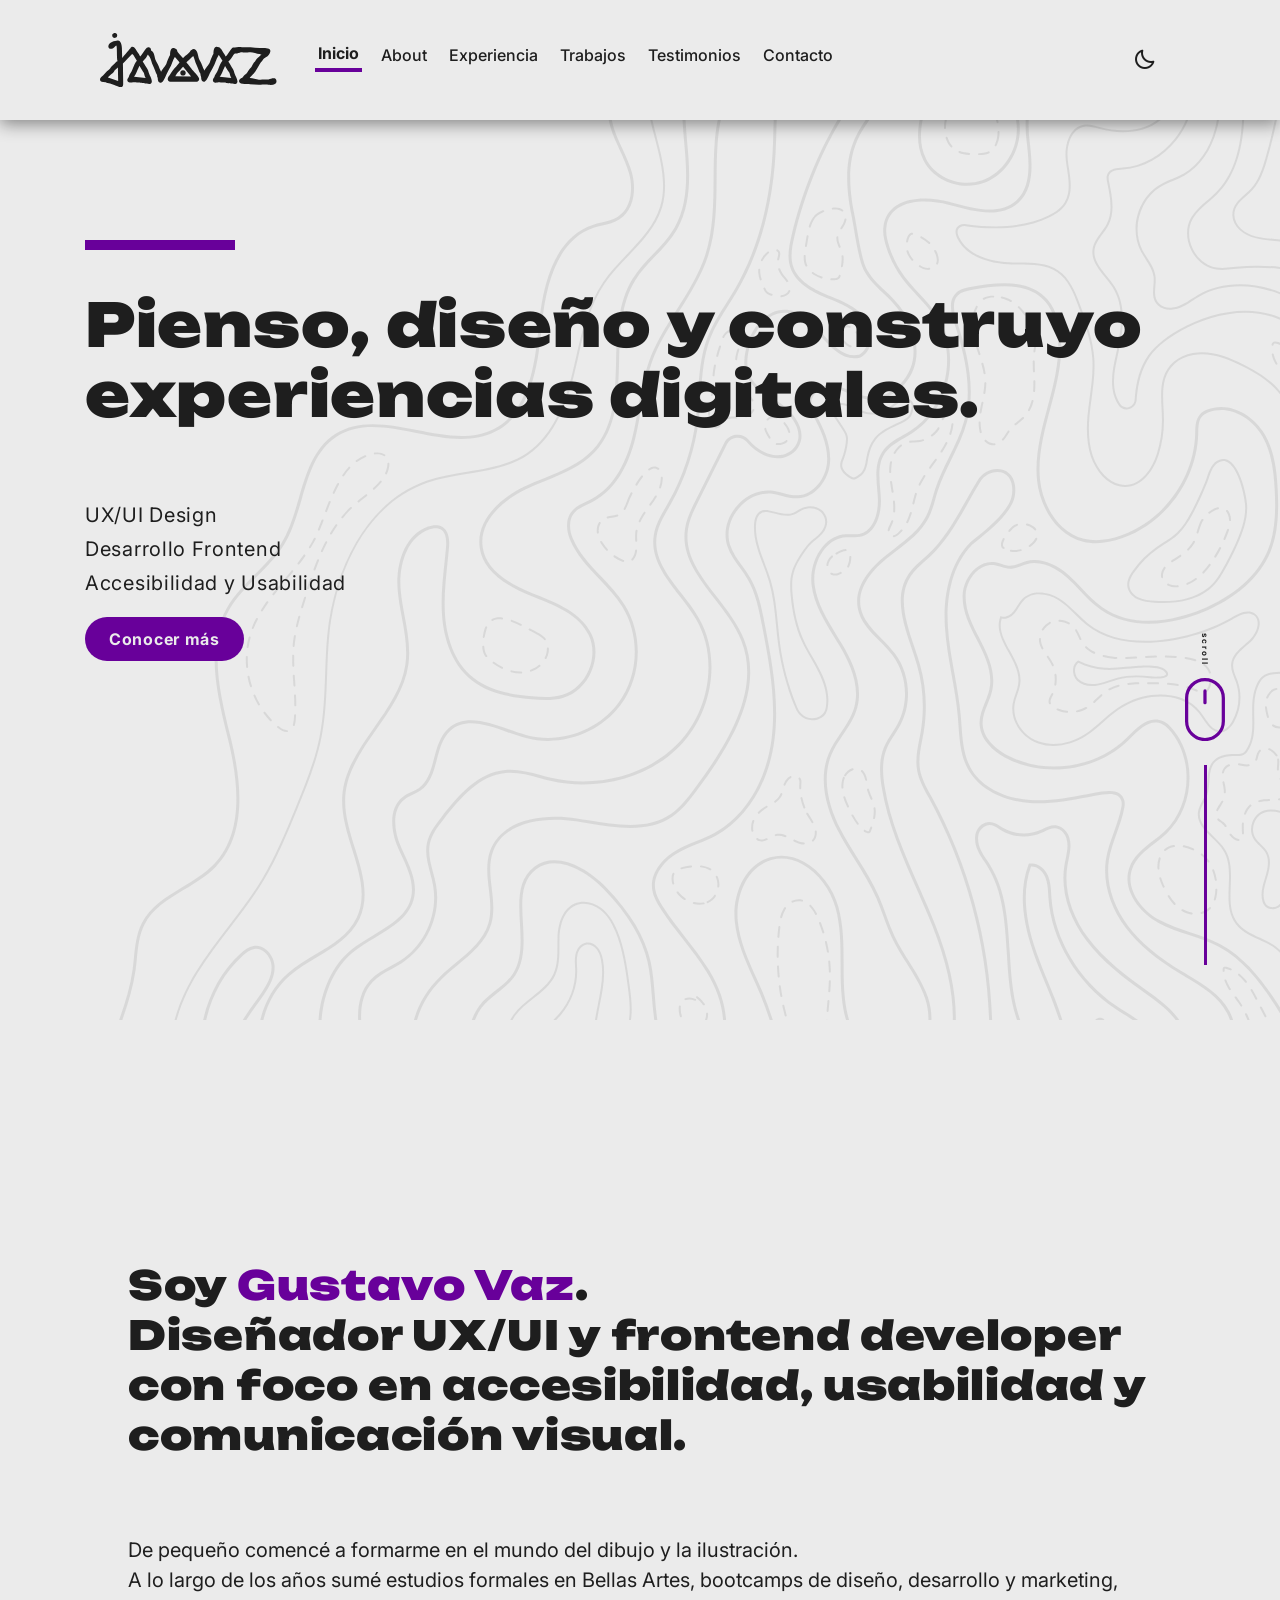
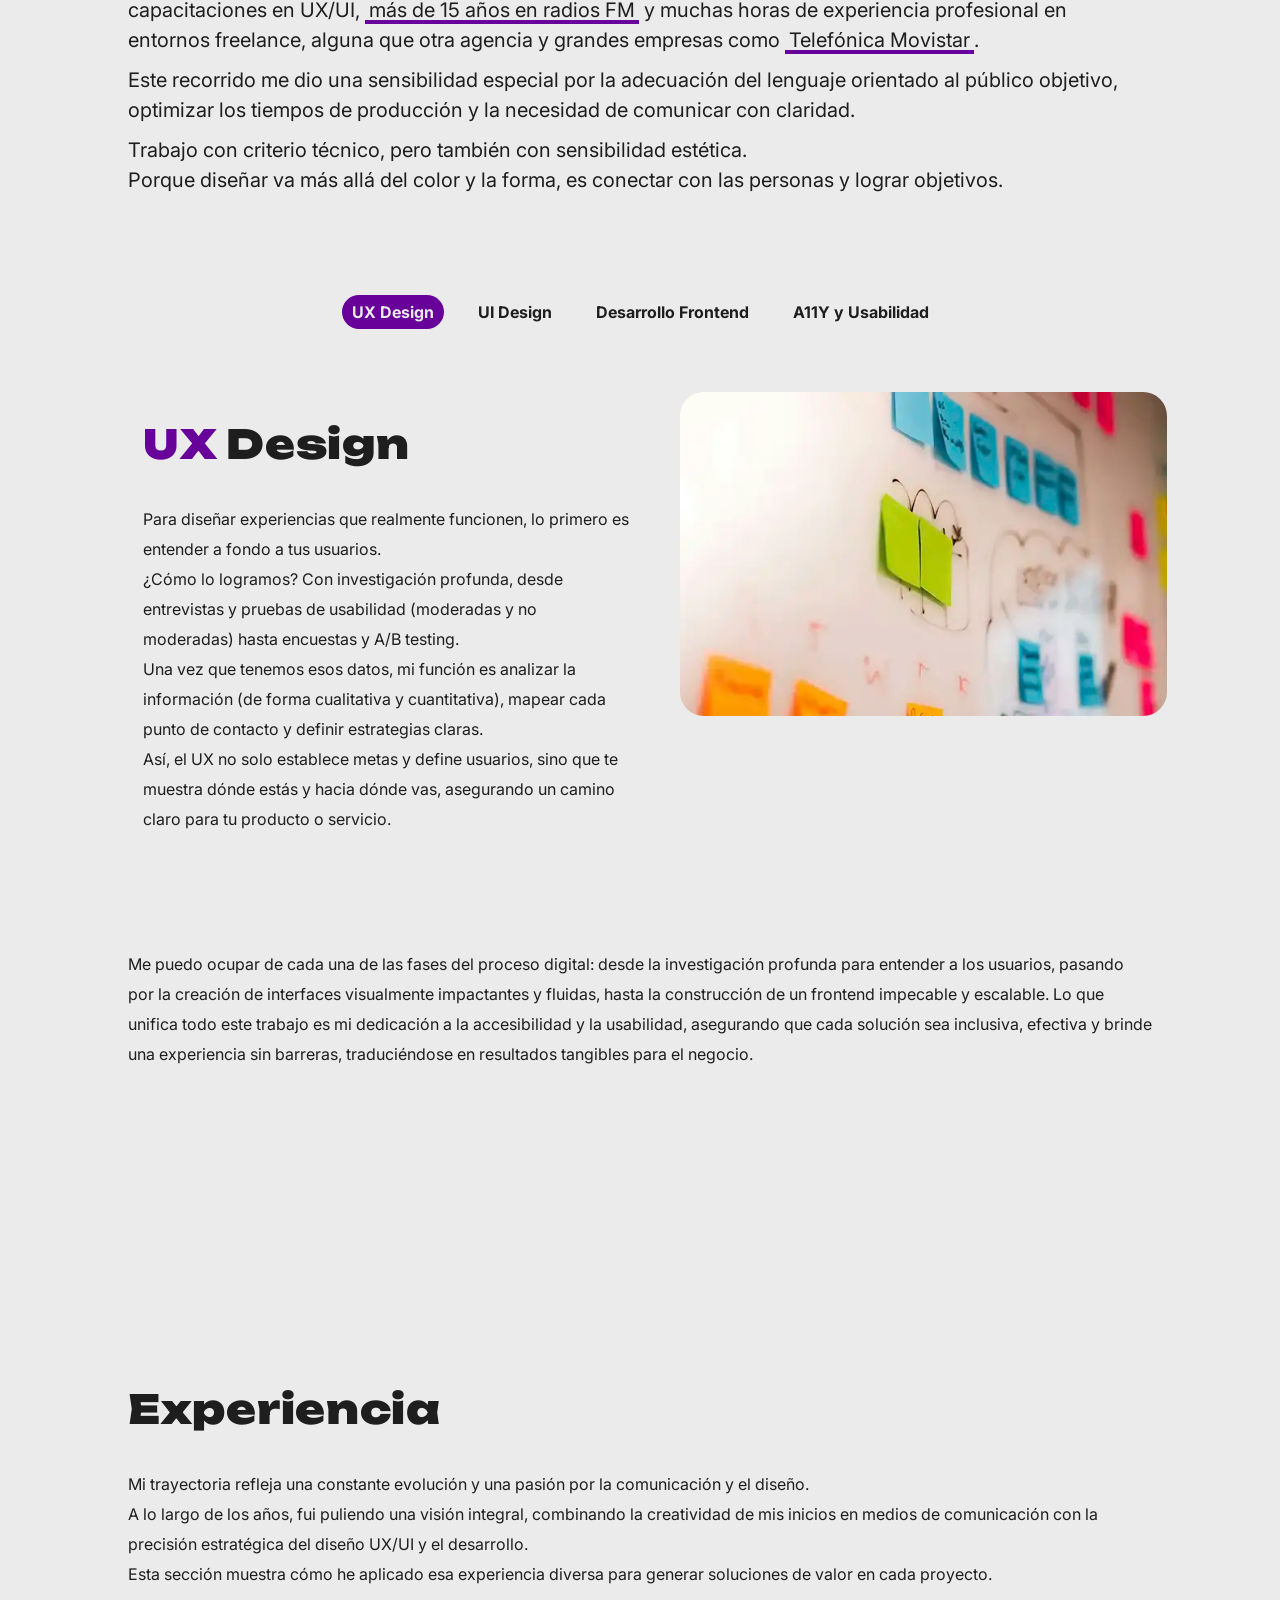
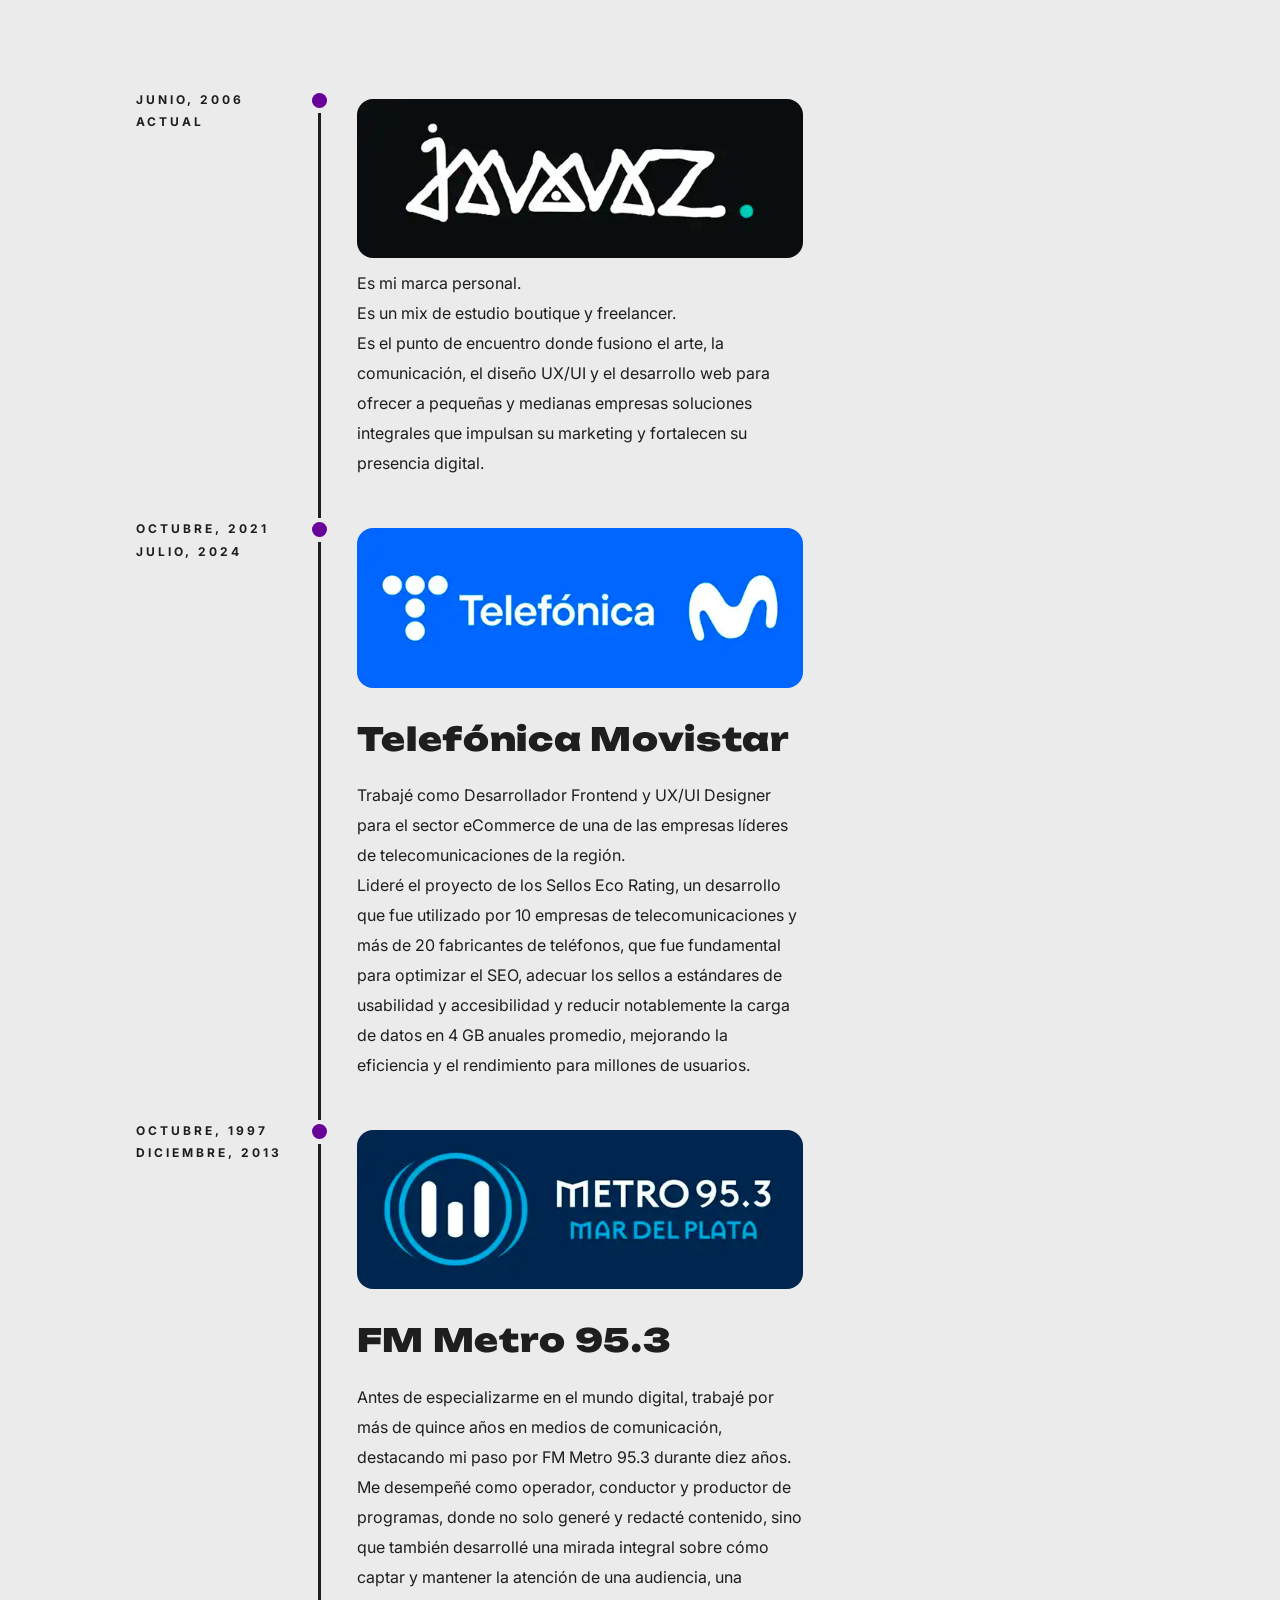
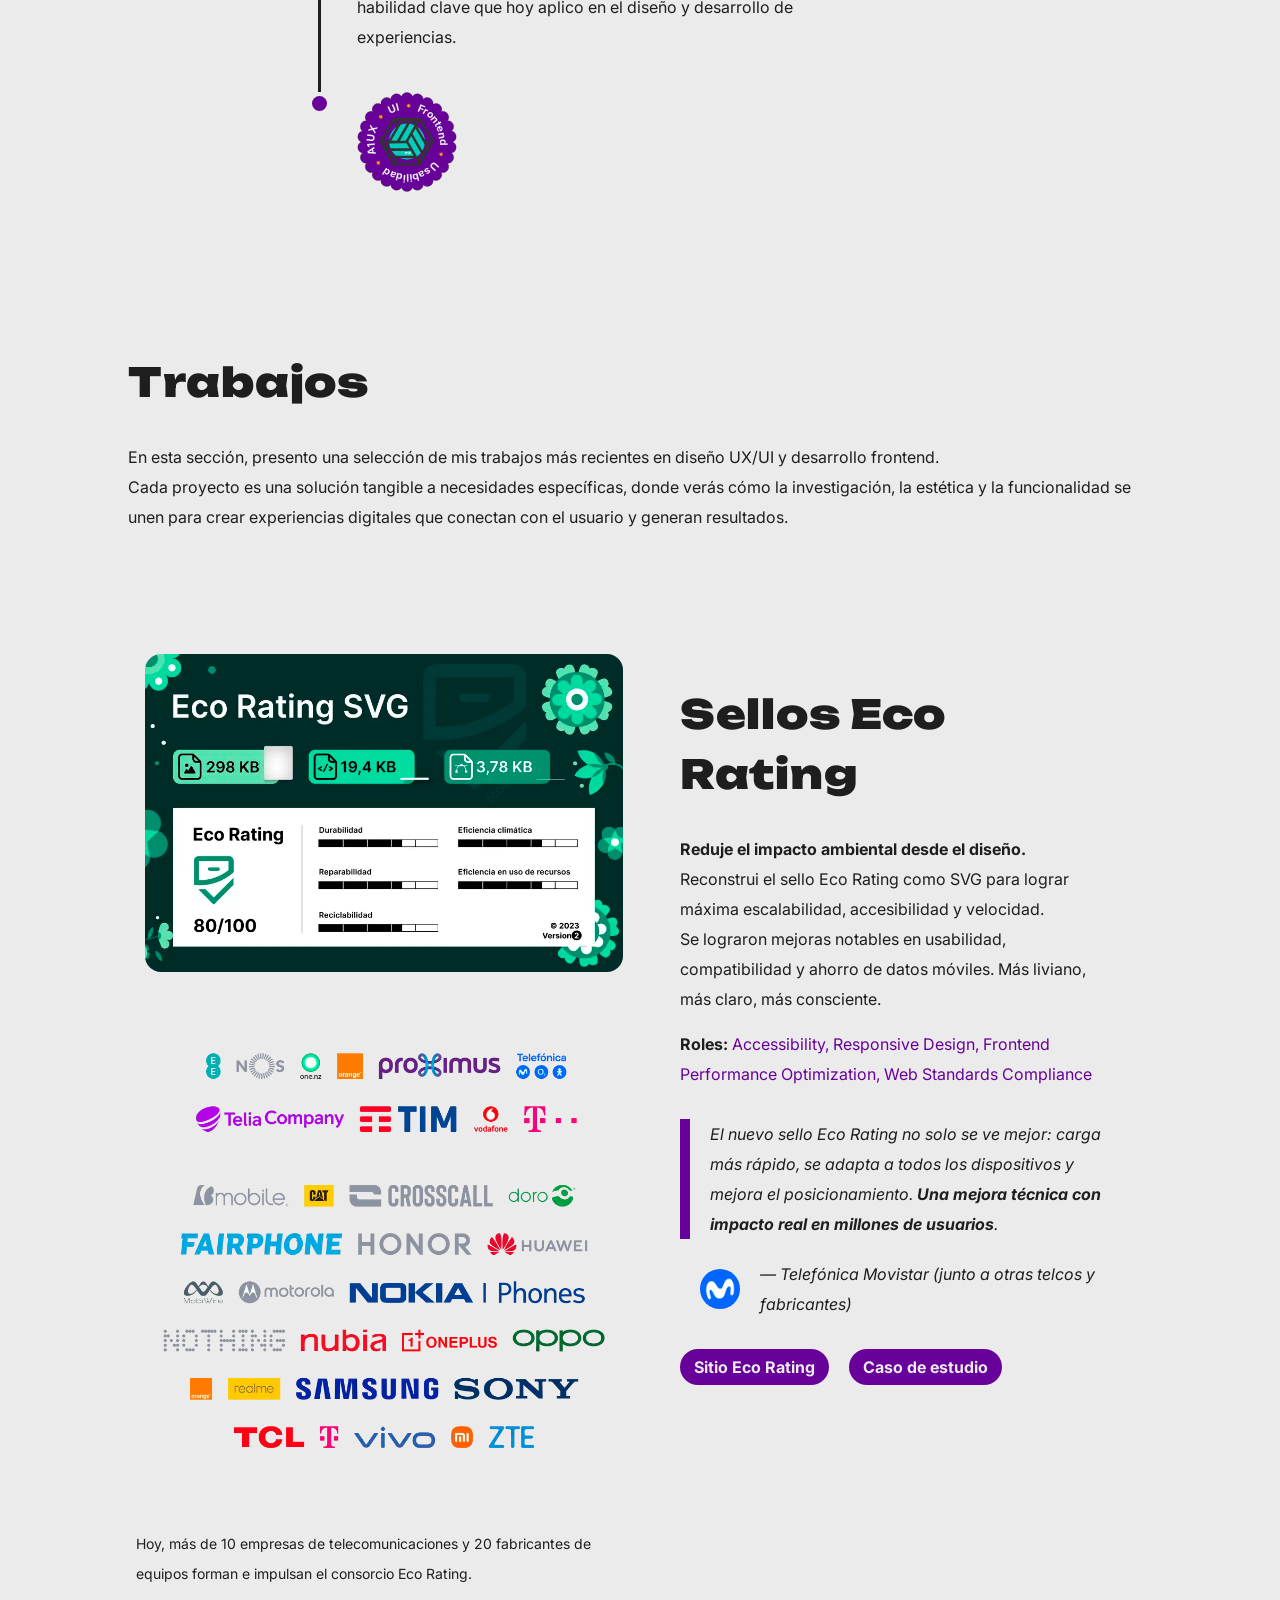
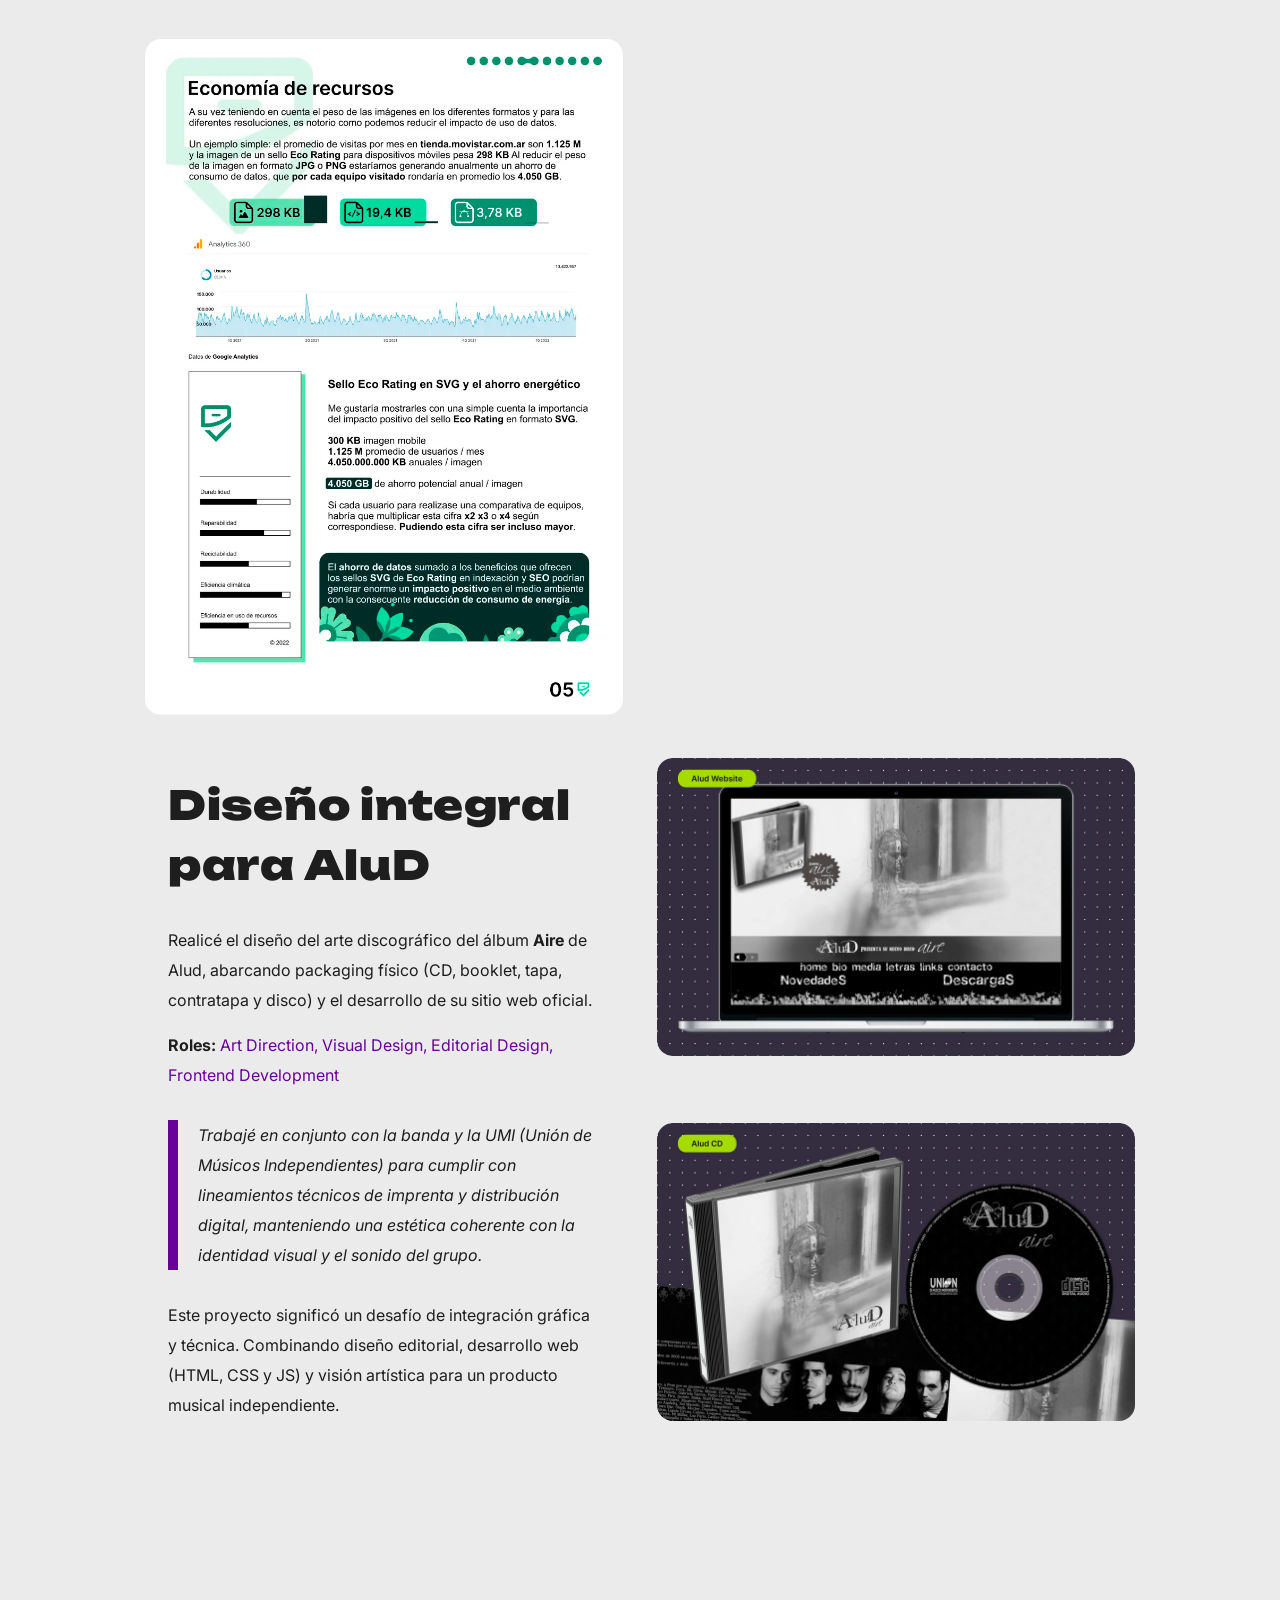
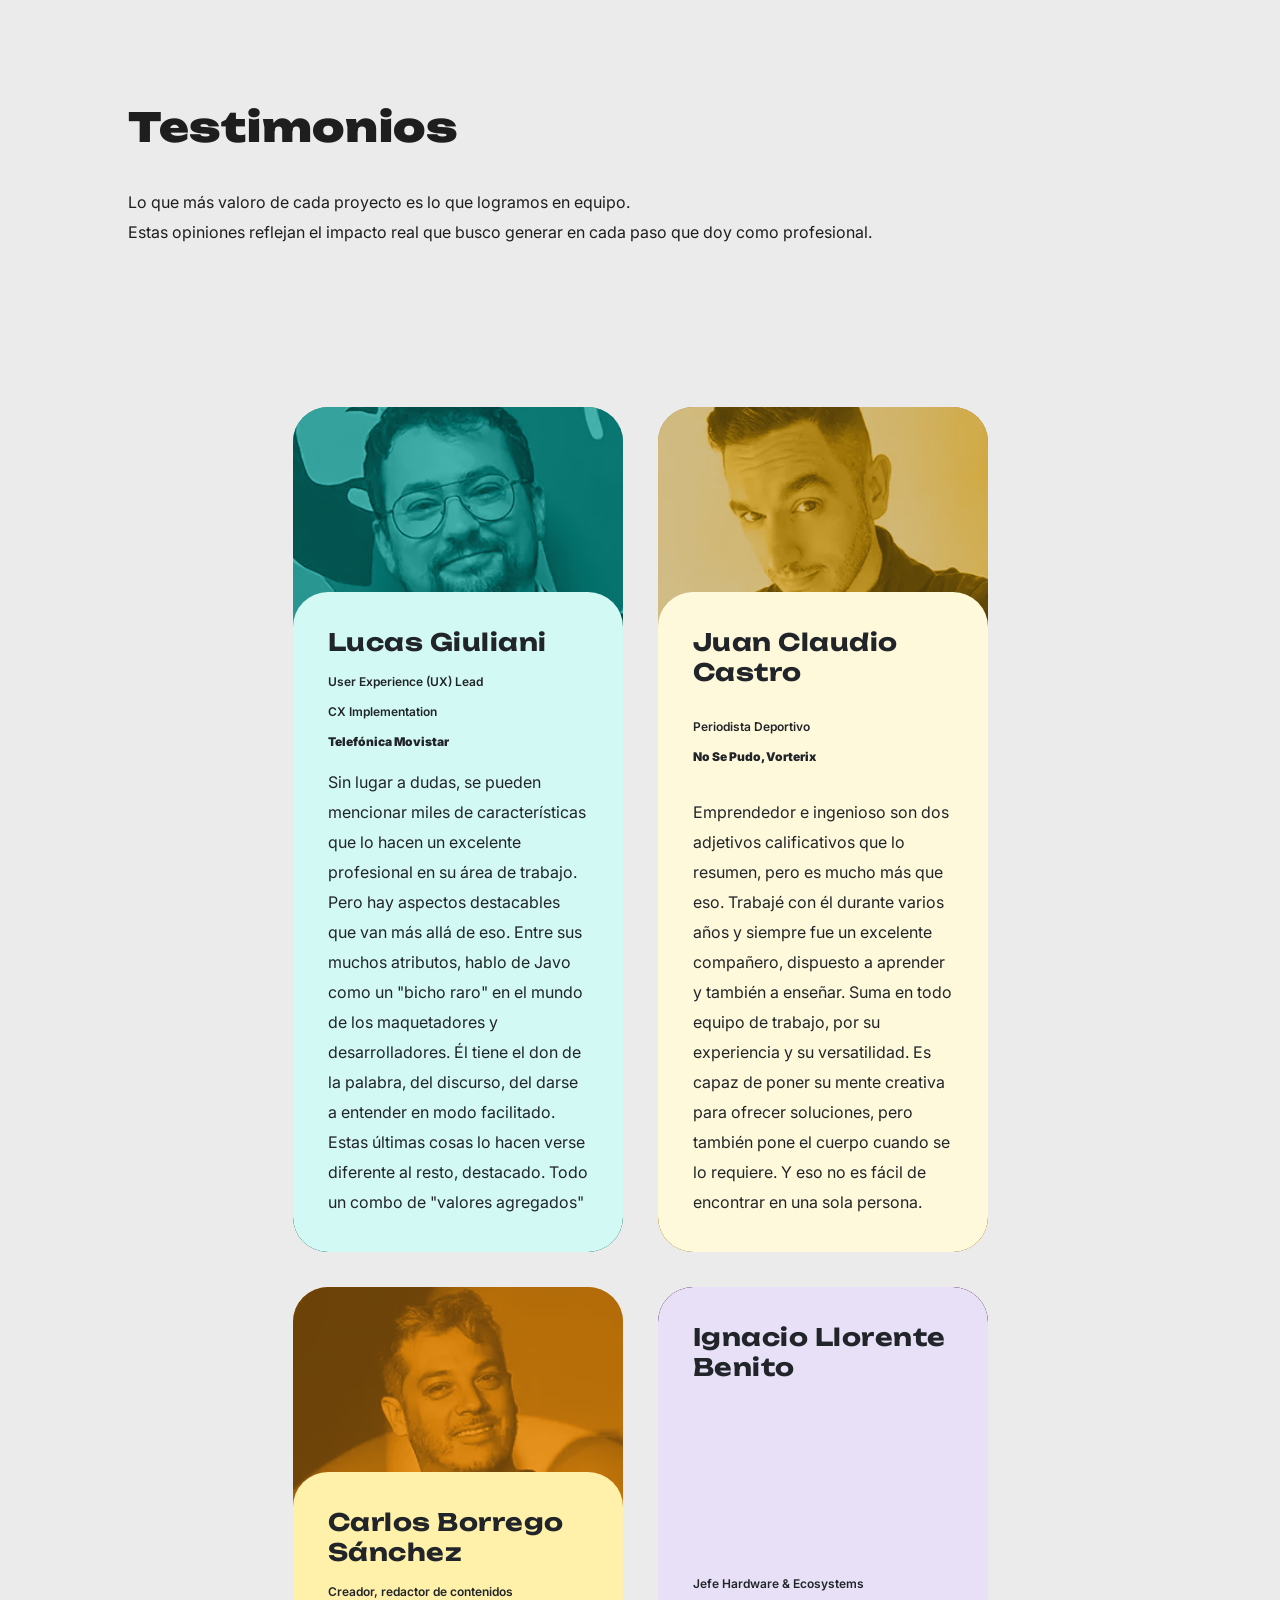
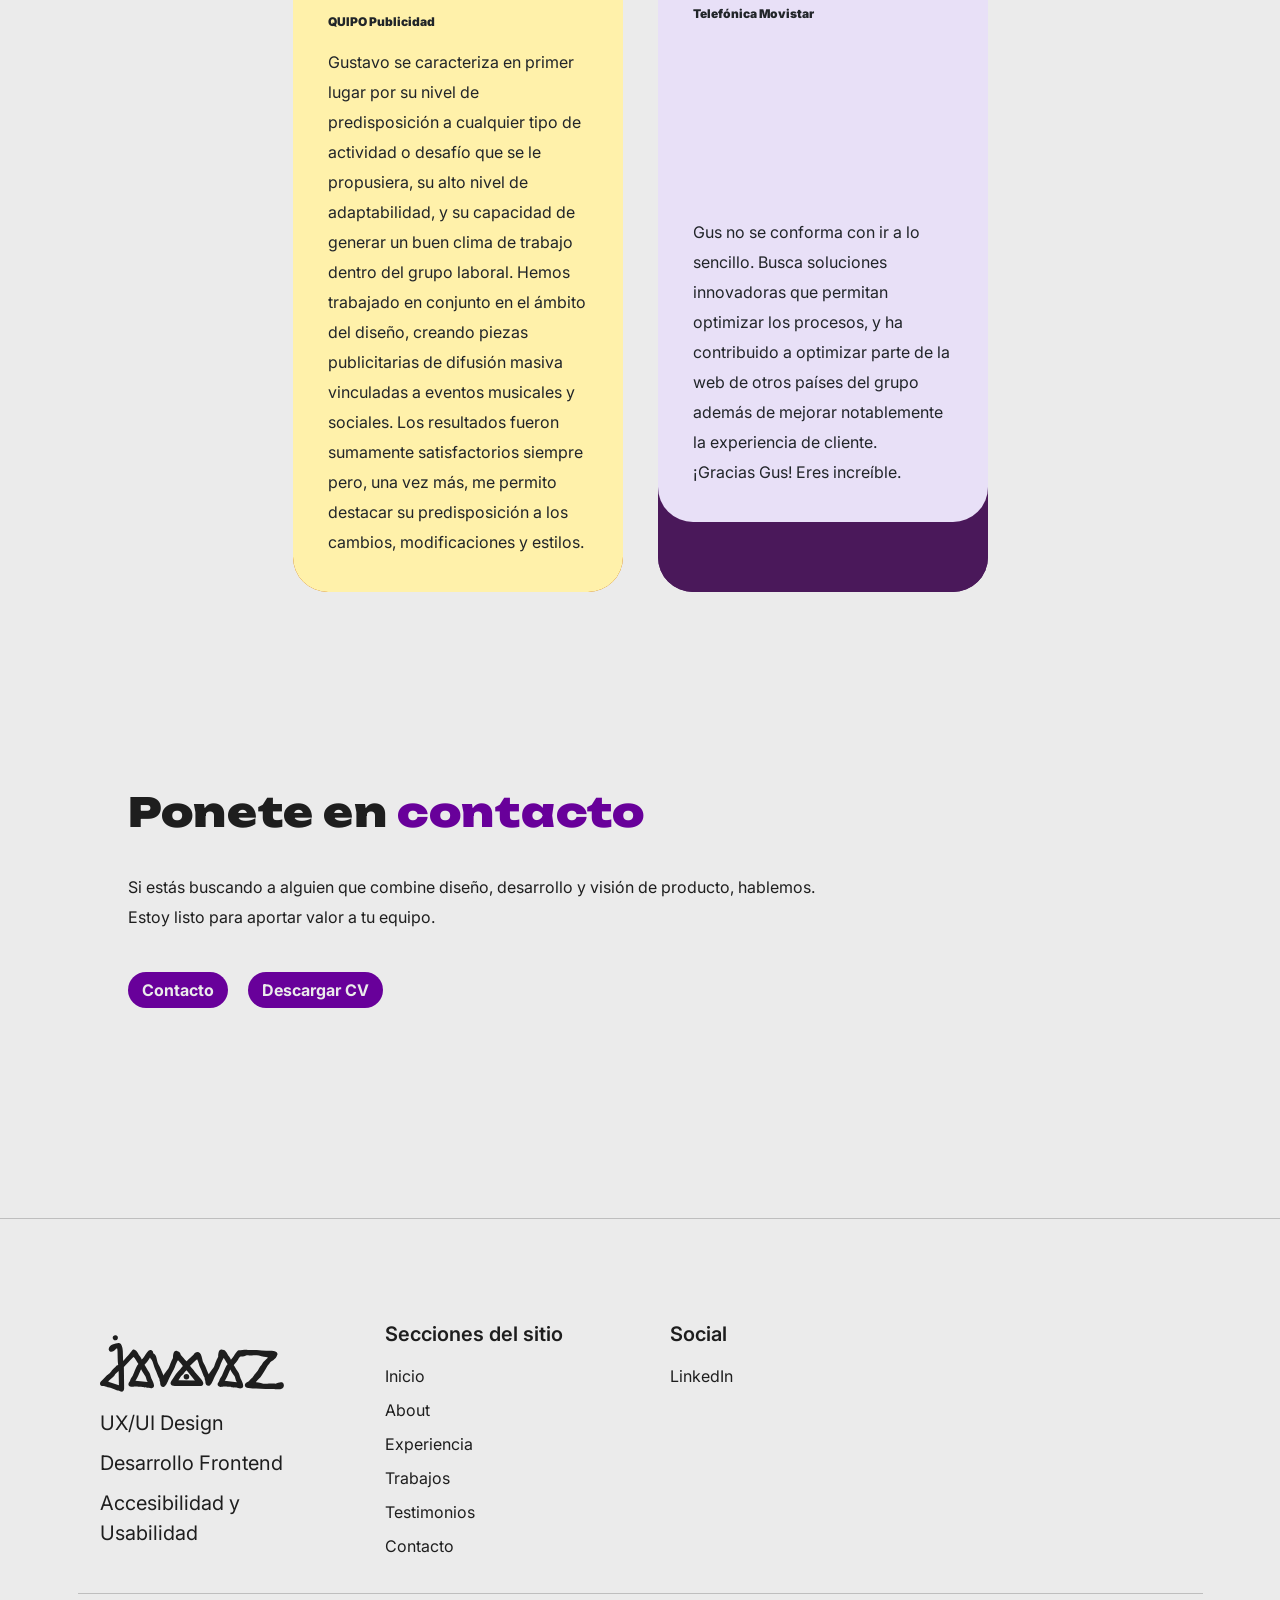
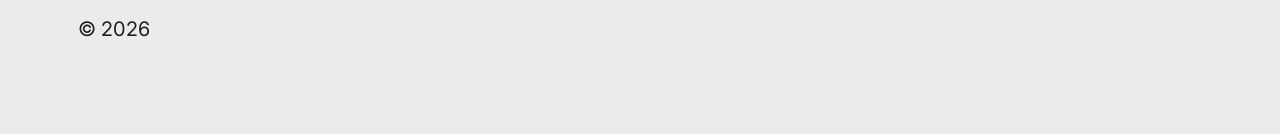
==== index.html @ e0d1850d "Create -- GA4 & GTM" ====
<!DOCTYPE html>
<html lang="es">

<head>

  <!-- GOOGLE -->
  <!-- Analytics -->
  <script async src="https://www.googletagmanager.com/gtag/js?id=G-GGD5M8J3GZ"></script>
  <script>
    window.dataLayer = window.dataLayer || [];
    function gtag(){dataLayer.push(arguments);}
    gtag('js', new Date());

    gtag('config', 'G-GGD5M8J3GZ');
  </script>

  <!-- Tag Manager -->
  <script>(function(w,d,s,l,i){w[l]=w[l]||[];w[l].push({'gtm.start':
  new Date().getTime(),event:'gtm.js'});var f=d.getElementsByTagName(s)[0],
  j=d.createElement(s),dl=l!='dataLayer'?'&l='+l:'';j.async=true;j.src=
  'https://www.googletagmanager.com/gtm.js?id='+i+dl;f.parentNode.insertBefore(j,f);
  })(window,document,'script','dataLayer','GTM-TSRXMMMQ');</script>

  <!-- Cookies -->
  <script id="Cookiebot" src="https://consent.cookiebot.com/uc.js" data-cbid="9e00b619-9fe4-4d9f-b3f3-68387bb8bb39" type="text/javascript" async></script>

  <meta charset="UTF-8" />
  <link rel="preload" as="image" href="assets/images/hero-images/bg-hero-home.svg" type="image/svg+xml">
  <meta name="keywords"
    content="Gustavo Vaz, diseñador UX/UI, frontend developer, accesibilidad web, diseño inclusivo, usabilidad, diseño de interfaces, experiencias digitales, desarrollo frontend, HTML CSS JavaScript, UX research, diseño responsive, UI escalable, A/B testing, pruebas de usabilidad, comunicación visual">
  <meta name="description"
    content="Soy Gustavo Vaz, diseñador UX/UI y frontend developer con foco en accesibilidad, usabilidad y comunicación visual. Diseño y desarrollo experiencias digitales intuitivas, inclusivas y funcionales que conectan con las personas y cumplen objetivos reales.">

  <meta property="og:title" content="Gustavo Vaz · UX/UI Designer & Frontend Developer" />
  <meta property="og:description"
    content="Diseño y desarrollo experiencias digitales accesibles, usables y funcionales con foco en las personas y sus necesidades." />
  <meta name="image" property="og:image" content="https://javovaz.com.ar/OG__image.jpg" />
  <meta property="og:url" content="https://javovaz.com.ar/" />
  <meta property="og:type" content="website" />

  <meta name="twitter:card" content="summary_large_image" />
  <meta name="twitter:title" content="Gustavo Vaz · UX/UI & Frontend Developer" />
  <meta name="twitter:description"
    content="Diseño experiencias digitales accesibles, funcionales y centradas en el usuario." />
  <meta name="twitter:image" content="https://javovaz.com.ar/OG__image.jpg" />

  <meta name="viewport" content="width=device-width, initial-scale=1, shrink-to-fit=no" />

  <meta http-equiv="Cache-Control" content="no-cache, no-store, must-revalidate">
  <meta http-equiv="Pragma" content="no-cache">
  <meta http-equiv="Expires" content="0">

  <title>javovaz</title>

  <link rel="stylesheet" href="assets/css/bootstrap.min.css" media="print" onload="this.onload=null;this.media='all';">
  <link rel="stylesheet" href="assets/css/boxicons.min.css" media="print" onload="this.onload=null;this.media='all';">

  <link rel="stylesheet" href="assets/css/critical.css">

  <link rel="stylesheet" href="assets/css/helpers.css">
  <link rel="stylesheet" href="assets/css/layout.css">
  <link rel="stylesheet" href="assets/css/custom-styles.css">
  <link rel="stylesheet" href="assets/css/custom-main-copy.css">
  <link rel="stylesheet" href="assets/css/main-switch-mode.css">
  <link rel="stylesheet" href="assets/css/section-footer.css">
  <link rel="stylesheet" href="assets/css/section-sticky-scroll.css" media="print"
    onload="this.onload=null;this.media='all';">
  <link rel="stylesheet" href="assets/css/custom-tabs.css" media="print" onload="this.onload=null;this.media='all';">
  <link rel="stylesheet" href="assets/css/timeline.css" media="print" onload="this.onload=null;this.media='all';">
  <link rel="stylesheet" href="assets/css/main-cards.css" media="print" onload="this.onload=null;this.media='all';">
  <link rel="stylesheet" href="assets/css/main-contacto.css" media="print" onload="this.onload=null;this.media='all';">

  <script type="application/ld+json">
{
  "@context": "https://schema.org",
  "@type": "Person",

  "name": "Gustavo Vaz",
  "url": "https://javovaz.com.ar",
  "image": "https://javovaz.com.ar/assets/images/avatar-images/gustavo.vaz.webp",

  "jobTitle": "UX/UI Designer & Frontend Developer",
  "description": "Diseñador UX/UI y frontend developer con foco en accesibilidad, usabilidad y comunicación visual. Diseño experiencias digitales centradas en las personas.",

  "sameAs": [
    "https://www.linkedin.com/in/javovaz",
    "https://github.com/javovaz"
  ],

  "worksFor": {
    "@type": "Organization",
    "name": "Freelance / Telefónica Movistar"
  },

  "hasOccupation": {
    "@type": "Occupation",
    "name": "Diseñador UX/UI",
    "description": "Especialista en diseño de experiencia e interfaces de usuario con enfoque en accesibilidad, usabilidad y desarrollo frontend.",
    "skills": [
      "UX Research",
      "UI Design",
      "HTML",
      "CSS",
      "JavaScript",
      "Accesibilidad Web",
      "Prototipado",
      "Diseño responsivo",
      "Testing A/B"
    ]
  },

  "knowsAbout": [
    "UX Design",
    "UI Design",
    "Frontend Development",
    "Accesibilidad Web",
    "HTML",
    "CSS",
    "JavaScript",
    "Diseño Responsivo",
    "Usabilidad"
  ],

  "address": {
    "@type": "PostalAddress",
    "addressLocality": "Mar del Plata",
    "addressCountry": "Argentina"
  }
}
  </script>

  <!-- favicon -->
  <link rel="shortcut icon" href="./assets/images/favicon.ico" type="image/x-icon">
  <link rel="apple-touch-icon" sizes="180x180" href="apple-touch-icon.png">
  <link rel="icon" type="image/png" sizes="32x32" href="favicon-32x32.png">
  <link rel="icon" type="image/png" sizes="16x16" href="favicon-16x16.png">

</head>

<body>

  <noscript><iframe src="https://www.googletagmanager.com/ns.html?id=GTM-TSRXMMMQ"
  height="0" width="0" style="display:none;visibility:hidden"></iframe></noscript>

  <nav class="JVVZ__navbar" aria-label="navigation bar">
    <div class="container">
      <div class="nav-start">
        <a class="logo" href="#top" aria-label="Ir a inicio">
          <svg class="svg-logo" viewBox="0 0 632 179" fill="none" xmlns="http://www.w3.org/2000/svg">
            <path fill-rule="evenodd" clip-rule="evenodd"
              d="M617.487 148.074C599.083 152.783 608.226 174.091 621.647 171.147C637.265 167.694 632.399 144.189 617.487 148.074Z"
              fill="var(--color-principal-logo)" />
            <path fill-rule="evenodd" clip-rule="evenodd"
              d="M58.8868 113.423L59.7502 158.394L26.1596 146.779C29.1812 141.089 47.1929 130.062 47.7815 123.548L58.8868 113.423ZM531.823 70.6504C526.644 75.3593 520.326 80.1468 516.245 85.0519C514.675 86.9355 512.831 89.9179 510.28 93.9597C504.825 98.5902 503.216 103.888 499.371 110.559C497.487 113.266 490.149 121.586 488.383 124.136C483.086 131.867 482.811 132.142 481.32 134.496C476.964 136.38 472.765 143.09 469.94 145.641C467.232 148.152 465.113 148.309 462.209 150.428C457.775 153.685 455.656 159.336 460.208 164.084C465.623 169.656 484.459 167.89 492.974 168.322C503.216 168.832 512.831 169.852 523.347 170.441C528.998 170.755 550.777 168.714 553.995 170.559C573.105 172.403 583.23 167.576 580.64 156.118C579.423 144.581 563.727 149.486 554.858 153.371C550.149 152.508 530.568 153.214 524.485 153.803C515.774 154.627 499.332 147.406 492.582 148.662C493.877 145.994 503.884 135.869 506.905 132.809C508.279 131.396 510.594 127.982 513.341 123.626C516.441 118.682 520.13 112.482 523.661 106.517C525.192 103.888 526.722 101.337 528.135 98.9434C530.293 95.3332 532.726 93.6458 534.256 91.2521C535.316 89.6039 537.592 86.033 538.181 85.3266C540.064 83.0899 543.674 81.8734 547.402 79.1265C553.131 74.9277 558.468 69.7871 559.646 63.7831C561.411 60.8008 561.451 57.1121 558.351 53.8551C553.014 48.2043 534.178 49.8132 525.663 49.2638C515.46 48.636 505.846 47.498 495.329 46.7916C489.639 46.3992 467.86 48.2043 464.681 46.3207C455.734 45.3397 448.75 45.8891 444.08 47.8904C442.51 47.3803 440.705 47.341 438.704 47.9689C432.033 47.8904 420.731 72.4162 413.668 77.6746C412.412 73.5542 409.037 69.0415 406.722 65.8237C403.857 61.7426 402.641 58.721 400.012 54.4437C395.342 47.6942 390.633 45.4574 387.141 46.1245C386.866 46.0461 386.591 45.9676 386.277 45.9283C375.211 42.4359 373.445 58.7603 373.445 68.4529C370.777 72.4162 363.557 90.6242 361.634 96.4712C358.926 104.751 345.702 116.916 344.132 123.587C342.17 121.35 336.951 108.126 335.342 104.162C332.477 97.0206 329.299 91.9977 326.16 85.719C322 77.3606 322.471 53.031 307.284 53.031C305.322 53.2665 303.753 53.9336 302.576 54.8754C297.317 56.2488 297.867 60.3691 293.746 63.7831C290.215 66.7262 287.075 70.4149 283.7 73.2795C281.542 75.1239 280.522 75.4378 278.324 77.6353C276.362 79.5974 275.891 81.0886 273.576 82.6582C272.203 81.7557 257.566 64.9211 255.682 62.4882C253.563 59.7413 254.544 55.2678 250.149 53.0703C248.658 51.3829 246.421 50.2056 243.478 49.617C232.373 46.1245 230.607 62.4489 230.607 72.1415C227.939 76.1049 220.718 94.3129 218.795 100.16C216.088 108.479 202.863 120.644 201.294 127.315C199.371 125.078 194.112 111.815 192.504 107.851C189.639 100.709 186.46 95.7256 183.321 89.4077C179.515 81.7949 179.593 60.8793 168.095 57.2691C168.488 50.9512 163.661 45.3397 156.872 47.5372C150.201 47.4587 138.9 71.9846 131.836 77.2429C130.581 73.1226 127.206 68.6098 124.891 65.392C122.026 61.3109 120.81 58.2894 118.181 54.012C110.45 42.789 102.641 44.0055 100.326 50.2841C98.3636 51.9715 96.5585 54.0905 95.1851 56.2096C86.9836 65.8629 81.2544 72.534 73.0137 81.9911L72.0719 49.7347C72.0719 40.5915 68.501 24.6988 59.24 24.6988C58.8868 24.6988 58.4944 24.738 58.1413 24.7773C49.2335 25.5228 26.7874 30.5065 27.4545 45.0258C29.2596 56.288 44.2498 52.6386 48.6841 45.3397C50.2537 43.6131 52.0196 42.3966 53.7855 41.4941C54.1779 42.6321 54.5311 43.7308 54.7273 44.6334C56.2577 52.2854 55.0804 86.9748 57.6311 92.2724C55.5121 95.4117 55.0019 94.1167 52.4513 96.0788C51.3525 96.9028 49.8613 99.1003 48.4879 100.435C45.5055 103.417 42.484 105.968 39.5409 108.871C37.5396 110.873 34.361 115.699 31.8103 118.446C29.2204 121.193 25.0608 123.979 22.8633 126.216C18.3505 130.807 10.8554 140.108 5.98952 143.365C-2.56509 149.055 -2.60433 160.945 10.1099 160.945H14.5834V162.24H18.4683C19.881 162.24 19.8417 162.75 21.019 163.535L33.1053 166.478L49.1157 172.285C50.136 174.012 55.2374 174.522 57.6311 175.072C62.3401 176.249 62.1831 177.348 65.2832 178.329C71.915 180.448 76.2315 175.66 76.2315 168.675V157.766L75.4467 100.631C84.433 91.3698 92.8306 82.462 104.054 70.8858L106.094 69.0415C107.193 70.2972 108.449 71.5137 109.861 72.7694L121.281 91.2521C116.179 96.4319 111.078 108.871 108.252 116.053C106.918 119.467 104.407 125.941 102.798 128.728C101.071 131.867 97.1864 137.204 95.8914 140.461C94.4003 144.189 95.8129 143.718 92.9091 147.21C91.5356 148.898 90.1622 151.331 89.8875 153.371C88.985 159.336 93.1838 163.064 98.5991 162.946C107.271 162.75 106.644 161.141 115.355 162.122C117.945 162.397 128.933 163.221 131.169 162.75C132.464 164.673 134.073 163.456 136.82 164.045C138.821 164.476 140.391 165.379 142.785 164.83L144.668 164.437C146.199 166.674 151.614 165.811 154.361 166.203C157.304 166.595 160.012 168.361 163.74 167.576C180.26 164.045 162.288 139.401 160.286 130.219C158.364 121.115 156.284 118.76 151.379 111.383C148.082 106.399 143.766 97.7661 140.627 93.7243C141.529 93.1749 145.61 88.2305 147.258 86.6608C151.771 82.3443 154.832 75.1631 157.971 70.9251C159.031 73.7897 160.914 76.3796 163.19 77.91C167.899 84.9342 169.901 98.551 174.335 107.38C178.494 115.699 183.282 131.435 187.834 138.224C187.834 142.972 188.226 143.247 189.482 146.857C190.698 150.35 189.953 152.312 190.738 155.843C191.954 161.219 196.271 165.457 202.471 163.142C209.731 160.435 215.656 142.462 219.462 134.849C224.054 125.706 228.841 117.269 233.589 107.89C236.179 102.828 243.007 82.0304 246.029 79.8329C246.186 79.5189 246.382 79.1657 246.578 78.8518C252.229 85.3659 258.9 91.6837 261.725 97.0598C258.508 100.748 254.348 106.831 251.091 110.049C246.814 114.208 243.753 117.975 240.064 122.645C236.925 126.609 233.707 132.416 230.685 136.929C228.252 140.578 221.974 147.563 222.955 152.782C224.485 160.67 230.293 160.278 239.122 160.278C247.01 160.278 254.897 160.278 262.746 160.278C277.775 160.278 294.217 160.788 310.031 160.788H315.682C322.118 160.788 326.474 157.805 326.474 151.527C326.474 145.052 310.267 128.531 306.068 123.665C302.772 119.82 298.259 114.287 295.473 110.088C292.804 106.125 286.683 100.945 284.368 96.5497C286.761 94.9408 297.67 84.2671 300.221 81.5987C301.948 79.8328 304.498 77.9493 306.931 75.7518C311.012 83.0506 313.053 95.4509 317.173 103.692C321.333 112.011 326.12 127.707 330.633 134.535C330.633 139.283 331.065 139.519 332.32 143.129C333.498 146.622 332.791 148.623 333.576 152.155C334.753 157.531 339.109 161.73 345.309 159.454C352.569 156.746 358.494 138.773 362.301 131.161C366.892 121.978 371.68 113.58 376.428 104.162C378.978 99.1003 385.846 78.3417 388.828 76.1442C389.534 74.8492 390.201 73.6327 390.79 72.4162C391.104 72.6517 391.379 72.9264 391.693 73.2011L403.112 91.6837C398.01 96.9028 392.909 109.303 390.084 116.484C388.75 119.898 386.238 126.373 384.629 129.159C382.903 132.299 379.018 137.635 377.723 140.892C376.232 144.62 377.644 144.149 374.74 147.642C373.367 149.329 371.993 151.762 371.68 153.803C370.816 159.767 375.015 163.495 380.43 163.378C389.103 163.181 388.475 161.573 397.186 162.554C399.776 162.828 410.764 163.652 413.001 163.181C414.296 165.104 415.905 163.888 418.651 164.476C420.653 164.908 422.222 165.811 424.616 165.3L426.5 164.869C428.03 167.106 433.445 166.242 436.192 166.635C439.135 167.027 441.843 168.793 445.571 168.008C462.052 164.476 444.119 139.833 442.118 130.65C440.195 121.546 438.115 119.192 433.21 111.815C429.914 106.831 425.597 98.1978 422.458 94.1559C423.36 93.6066 427.441 88.6621 429.09 87.0925C434.623 81.7949 437.997 72.2593 441.882 68.963C442.746 68.5313 443.53 68.0604 444.237 67.5111C449.888 68.5706 458.05 65.8629 463.583 63.5085C468.292 64.411 487.873 63.9401 493.995 63.43C502.706 62.6844 519.07 70.101 525.819 68.9238C528.174 70.4542 530.058 70.8073 531.823 70.6504ZM47.1929 0.290654C34.6749 3.50844 40.9143 18.0277 50.0575 16.0264C60.6919 13.672 57.3957 -2.33852 47.1929 0.290654ZM112.02 143.875C115.983 141.873 126.657 113.737 129.874 107.851C132.464 113.306 137.723 120.997 141.176 126.373C144.08 130.925 144.551 129.944 146.042 137.243C147.141 142.619 148.475 144.149 150.358 148.113L112.02 143.875ZM273.184 139.951C285.113 139.951 285.113 122.606 273.184 122.606C261.254 122.606 261.254 139.951 273.184 139.951ZM393.851 144.306C397.814 142.305 408.449 114.169 411.706 108.283C414.296 113.737 419.554 121.429 423.007 126.805C425.911 131.357 426.382 130.376 427.873 137.675C428.972 143.051 430.306 144.581 432.19 148.544L393.851 144.306ZM273.576 110.912L299.75 143.443L247.873 142.776C250.738 137.321 255.368 129.983 259.999 126.138C264.668 122.253 268.906 114.051 273.576 110.912Z"
              fill="var(--color-secundario-logo)" />
          </svg>
        </a>
        <nav class="menu">
          <ul class="menu-bar">
            <li><a class="nav-link" href="#top" aria-label="Ir al inicio">Inicio</a></li>
            <li><a class="nav-link" href="#about" aria-label="Ir a about">About</a></li>
            <li><a class="nav-link" href="#experiencia" aria-label="Ir a experiencia">Experiencia</a></li>
            <li><a class="nav-link" href="#trabajos" aria-label="Ir a trabajos">Trabajos</a></li>
            <li><a class="nav-link" href="#testimonios" aria-label="Ir a testimonios">Testimonios</a></li>
            <li><a class="nav-link" href="#contacto" aria-label="Ir a contacto">Contacto</a></li>
          </ul>
        </nav>
      </div>

      <div class="nav-end">
        <div class="start-container">

          <button class="switch" id="dark-mode" aria-label="Cambiar a modo oscuro/claro">
            <i class="switch-light bx bx-moon"></i>
            <i class="switch-dark bx bx-sun"></i>
          </button>

        </div>
        <div class="right-container">
          <!--
          <a href="#contacto" class="JVVZ__custom-btn btn"  aria-label="Ir a contacto">
            Hablemos <i class='bi bi-whatsapp' aria-hidden="true"></i>
          </a>
          -->
        </div>

        <button id="hamburger" aria-label="hamburger" aria-haspopup="true" aria-expanded="false">
          <i class="bx bx-menu" aria-hidden="true"></i>
        </button>
      </div>
    </div>
  </nav>
  <div class="clearfix-nav"></div>
  <!-- NAVBAR ENDS -->

  <section class="JVVZ__hero-section full-width" style="height: 100vh; overflow: hidden; position: relative;" id="top">
    <div class="bg-wrapper">
      <img src="assets/images/hero-images/bg-hero-home.svg" alt="Fondo hero" class="bg-image" width="1920" height="1080"
        decoding="async" fetchpriority="high" loading="eager">
    </div>
    <div class="cell white-text">
      <div class="wrapper">
        <h1 class="line-before text-mask">
          <span>
            Pienso, diseño y construyo <br class="mobile-hidden"> experiencias digitales.
          </span>
        </h1>
        <h2 class="text-reveal-hero">
          <span style="--delay: 0.1s;">UX/UI Design</span>
          <span style="--delay: 0.3s;">Desarrollo Frontend</span>
          <span style="--delay: 0.5s;">Accesibilidad y Usabilidad</span>
          <a href="#about" class="hero-CTA-header" aria-label="Ir a about">Conocer más</a>
        </h2>

        <div class="vertical-text">
          <span>scroll</span>
          <a href="#about" aria-label="Ir a about">
            <svg width="40px" height="100%" viewBox="0 0 247 390" version="1.1" xmlns="http://www.w3.org/2000/svg"
              xmlns:xlink="http://www.w3.org/1999/xlink"
              style="fill-rule:evenodd;clip-rule:evenodd;stroke-linecap:round;stroke-linejoin:round;stroke-miterlimit:1.5;">
              <path class="svg-scroll" id="wheel" d="M123.359,79.775l0,72.843" />
              <path class="svg-scroll" id="mouse"
                d="M236.717,123.359c0,-62.565 -50.794,-113.359 -113.358,-113.359c-62.565,0 -113.359,50.794 -113.359,113.359l0,143.237c0,62.565 50.794,113.359 113.359,113.359c62.564,0 113.358,-50.794 113.358,-113.359l0,-143.237Z" />
            </svg>
          </a>
        </div>
      </div>
    </div>
  </section>

  <main>

    <section id="about">
      <div class="main-copy">
        <!--<p class="upper-case highlighted">¿Quién soy y cómo puedo ayudarte?</p>-->
        <h1>
          Soy <span class="highlighted">Gustavo Vaz</span>. <br>
          Diseñador UX/UI y frontend developer con foco en accesibilidad, usabilidad y comunicación visual.
        </h1>

        <div class="spacer-5"></div>

        <p style="font-size: var(--font-size-medium);">
          De pequeño comencé a formarme en el mundo del dibujo y la ilustración. <br>
          A lo largo de los años sumé estudios formales en Bellas Artes, bootcamps de diseño, desarrollo y marketing,
          capacitaciones en UX/UI, <span class="custom-underline">más de 15 años en radios FM</span> y muchas horas de
          experiencia profesional en entornos freelance, alguna que otra agencia y grandes empresas como <span
            class="custom-underline">Telefónica Movistar</span>.
        </p>
        <p style="font-size: var(--font-size-medium);">
          Este recorrido me dio una sensibilidad especial por la adecuación del lenguaje orientado al público objetivo,
          optimizar los tiempos de producción y la necesidad de comunicar con claridad.
        </p>
        <p style="font-size: var(--font-size-medium);">
          Trabajo con criterio técnico, pero también con sensibilidad estética. <br>
          Porque diseñar va más allá del color y la forma, es conectar con las personas y lograr objetivos.
        </p>
      </div>

      <div class="spacer-10"></div>

      <!-- NOTE TABS START -->
      <div class="tabbed">
        <ul>
          <li>
            <a href="#section1" aria-label="Sección de UX Design">UX Design</a>
          </li>
          <li>
            <a href="#section2" aria-label="Sección de UI Design">UI Design</a>
          </li>
          <li>
            <a href="#section3" aria-label="Sección de Desarrollo Frontend">Desarrollo Frontend</a>
          </li>
          <li>
            <a href="#section4" aria-label="Sección de Accesibilidad y Usabilidad">A11Y y Usabilidad</a>
          </li>
        </ul>
        <section data-tab="section1" class="tab-content">
          <div class="flex-2cols">
            <div class="main-copy">
              <span class="h1"><em class="highlighted JVVZ__primary-font">UX</em> Design</span>
              <p>
                Para diseñar experiencias que realmente funcionen, lo primero es entender a fondo a tus usuarios. <br>
                ¿Cómo lo logramos? Con investigación profunda, desde entrevistas y pruebas de usabilidad (moderadas y no
                moderadas) hasta encuestas y A/B testing. <br>
                Una vez que tenemos esos datos, mi función es analizar la información (de forma cualitativa y
                cuantitativa), mapear cada punto de contacto y definir estrategias claras. <br>
                Así, el UX no solo establece metas y define usuarios, sino que te muestra dónde estás y hacia dónde vas,
                asegurando un camino claro para tu producto o servicio.
              </p>
            </div>
            <div class="img-container">
              <img class="img-fluid radius-24" src="assets/images/ux-design.webp" alt="">
            </div>
          </div>
        </section>
        <section data-tab="section2" class="tab-content">
          <div class="flex-2cols">
            <div class="main-copy">
              <span class="h1"><em class="highlighted JVVZ__primary-font">UI</em> Design</span>
              <p>
                La interfaz de usuario es mucho más que solo lo que se ve, es el punto de encuentro entre una marca y el
                usuario. <br>
                Mi trabajo va más allá de combinar tipografías, colores, contrastes y formas. <br>
                Me enfoco en comprender necesidades, mejorar percepciones, activar emociones y guiar el comportamiento
                para crear una interacción fluida. <br>
                La UI debe ser intuitiva, consistente y construida sobre sistemas escalables. Así, aseguramos una
                experiencia que crece con tu negocio y le encanta a tus usuarios.
              </p>
            </div>
            <div class="img-container">
              <img class="img-fluid radius-24" src="assets/images/ui-design.webp" alt="">
            </div>
          </div>
        </section>
        <section data-tab="section3" class="tab-content">
          <div class="flex-2cols">
            <div class="main-copy">
              <span class="h1">Desarrollo <em class="highlighted JVVZ__primary-font">Frontend</em></span>
              <p>
                Mi trabajo no termina en el diseño. <br>
                Es en el desarrollo donde la visión cobra vida, transformando wireframes y prototipos en interfaces
                interactivas y funcionales. <br>
                Utilizo HTML, CSS y JavaScript como base. Me apoyo en boilerplates y librerías actuales para construir
                código limpio, eficiente y escalable. <br>
                Mi objetivo es que la consistencia visual y la fluidez de la interacción sean perfectas, sin importar el
                dispositivo o el navegador. <br>
                Porque una gran UX/UI necesita una implementación sólida, garantizo que las interacciones que el usuario
                realice sean tan robustas como el diseño. Así, un producto no solo luce increíble y se adapta a cada
                usuario, sino que convierte.
              </p>
            </div>
            <div class="img-container">
              <img class="img-fluid radius-24" src="assets/images/desarrollo.webp" alt="">
            </div>
          </div>
        </section>
        <section data-tab="section4" class="tab-content">
          <div class="flex-2cols">
            <div class="main-copy">
              <span class="h1"><em class="highlighted JVVZ__primary-font">A11Y</em> y Usabilidad</span>
              <p>
                Diseñar para todos no es solo una buena práctica, es la clave para diseñar mejor y llegar a una
                audiencia más amplia. <br>
                La accesibilidad no es un añadido, es la base de una experiencia de usuario excepcional. Me aseguro de
                que cada sitio sea intuitivo, navegable y legible para personas con diversas capacidades y en cualquier
                dispositivo. <br>
                Porque la usabilidad se construye con empatía y un sólido criterio técnico, puedo garantizar que un
                producto sea accesible y funcional, abriendo puertas a más usuarios y maximizando su impacto.
              </p>
            </div>
            <div class="img-container">
              <img class="img-fluid radius-24" src="assets/images/a11y-usabilidad.webp" alt="">
            </div>
          </div>
        </section>
      </div>
      <!-- TABS ENDS -->

      <div class="spacer-10"></div>

      <p>
        Me puedo ocupar de cada una de las fases del proceso digital: desde la investigación profunda para entender a
        los usuarios, pasando por la creación de interfaces visualmente impactantes y fluidas, hasta la construcción de
        un frontend impecable y escalable. Lo que unifica todo este trabajo es mi dedicación a la accesibilidad y la
        usabilidad, asegurando que cada solución sea inclusiva, efectiva y brinde una experiencia sin barreras,
        traduciéndose en resultados tangibles para el negocio.
      </p>

      <div class="spacer-20"></div>

    </section>

    <section id="experiencia">
      <div class="main-copy">
        <span class="h1">Experiencia</span>
        <p>
          Mi trayectoria refleja una constante evolución y una pasión por la comunicación y el diseño. <br>
          A lo largo de los años, fui puliendo una visión integral, combinando la creatividad de mis inicios en medios
          de comunicación con la precisión estratégica del diseño UX/UI y el desarrollo. <br>
          Esta sección muestra cómo he aplicado esa experiencia diversa para generar soluciones de valor en cada
          proyecto.
        </p>
      </div>

      <div class="spacer-10"></div>

      <div class="container-fluid">
        <div class="row example-split">
          <div class="col-xs-10 col-xs-offset-1 col-sm-8 col-sm-offset-2">
            <ul class="timeline timeline-split">
              <li class="timeline-item">
                <div class="timeline-info">
                  <span>Junio, 2006</span> <br>
                  <span>Actual</span>
                </div>
                <div class="timeline-marker"></div>
                <div class="timeline-content">
                  <img class="img-fluid radius-16 my-3" src="assets/images/javovaz.webp" alt="">
                  <p>
                    Es mi marca personal. <br>
                    Es un mix de estudio boutique y freelancer. <br>
                    Es el punto de encuentro donde fusiono el arte, la comunicación, el diseño UX/UI y el desarrollo web
                    para ofrecer a pequeñas y medianas empresas soluciones integrales que impulsan su marketing y
                    fortalecen su presencia digital.
                  </p>
                </div>
              </li>
              <li class="timeline-item">
                <div class="timeline-info">
                  <span>Octubre, 2021</span> <br>
                  <span>Julio, 2024</span>
                </div>
                <div class="timeline-marker"></div>
                <div class="timeline-content">
                  <img class="img-fluid radius-16 my-3" src="assets/images/telefónica-movistar.webp" alt="">
                  <h2 class="timeline-title">Telefónica Movistar</h2>
                  <p>
                    Trabajé como Desarrollador Frontend y UX/UI Designer para el sector eCommerce de una de las empresas
                    líderes de telecomunicaciones de la región. <br>
                    Lideré el proyecto de los Sellos Eco Rating, un desarrollo que fue utilizado por 10 empresas de
                    telecomunicaciones y más de 20 fabricantes de teléfonos, que fue fundamental para optimizar el SEO,
                    adecuar los sellos a estándares de usabilidad y accesibilidad y reducir notablemente la carga de
                    datos en 4 GB anuales promedio, mejorando la eficiencia y el rendimiento para millones de usuarios.
                  </p>
                </div>
              </li>
              <!--
              <li class="timeline-item period">
                <div class="timeline-info"></div>
                <div class="timeline-marker"></div>
                <div class="timeline-content">
                  <h2 class="timeline-title mb-5">-- fecha --</h2>
                  <p>
                    -- contenido --
                  </p>
                </div>
              </li>
              -->
              <li class="timeline-item">
                <div class="timeline-info">
                  <span>Octubre, 1997</span> <br>
                  <span>Diciembre, 2013</span>
                </div>
                <div class="timeline-marker"></div>
                <div class="timeline-content">
                  <img class="img-fluid radius-16 my-3" src="assets/images/metro.webp" alt="">
                  <h2 class="timeline-title">FM Metro 95.3</h2>
                  <p>
                    Antes de especializarme en el mundo digital, trabajé por más de quince años en medios de
                    comunicación, destacando mi paso por FM Metro 95.3 durante diez años. <br>
                    Me desempeñé como operador, conductor y productor de programas, donde no solo generé y redacté
                    contenido, sino que también desarrollé una mirada integral sobre cómo captar y mantener la atención
                    de una audiencia, una habilidad clave que hoy aplico en el diseño y desarrollo de experiencias.
                  </p>
                </div>
              </li>
              <li class="timeline-item">
                <div class="timeline-info">
                </div>
                <div class="timeline-marker"></div>
                <div class="timeline-content">
                  <a href="#contacto" class="link link--alt">
                    <svg viewBox='0 0 200 200' width='200' height='200' xmlns='http://www.w3.org/2000/svg' class="link__svg">
                  
                      <path id="link-circle-alt" class="link__path" d="M 35, 100 a 65,65 0 1,1 130,0 a 65,65 0 1,1 -130,0" stroke="none" fill="none" />
                  
                      <path class="link__badge" d="M88.964,9.111C89.997,4.612 94.586,0.999 100,0.999C105.413,0.999 110.002,4.612 111.036,9.111C113.115,4.991 118.435,2.581 123.692,3.878C128.948,5.172 132.54,9.78 132.466,14.393C135.472,10.891 141.214,9.824 146.008,12.341C150.801,14.855 153.185,20.189 152.01,24.651C155.766,21.968 161.597,22.307 165.648,25.899C169.7,29.488 170.741,35.235 168.53,39.286C172.818,37.583 178.4,39.307 181.474,43.761C184.551,48.217 184.183,54.047 181.068,57.451C185.641,56.823 190.646,59.834 192.567,64.894C194.486,69.955 192.735,75.529 188.895,78.09C193.486,78.573 197.626,82.693 198.278,88.067C198.93,93.441 195.898,98.433 191.556,100C195.898,101.567 198.93,106.56 198.278,111.934C197.626,117.307 193.486,121.427 188.895,121.91C192.735,124.472 194.486,130.045 192.567,135.106C190.646,140.167 185.641,143.177 181.068,142.549C184.183,145.954 184.551,151.783 181.474,156.239C178.4,160.693 172.818,162.418 168.53,160.712C170.741,164.766 169.7,170.512 165.648,174.102C161.597,177.691 155.766,178.032 152.01,175.349C153.185,179.812 150.801,185.145 146.008,187.66C141.214,190.176 135.472,189.109 132.466,185.607C132.54,190.221 128.948,194.828 123.692,196.123C118.435,197.419 113.115,195.009 111.036,190.889C110.002,195.388 105.413,199.001 100,199.001C94.586,199.001 89.997,195.388 88.964,190.889C86.884,195.009 81.564,197.419 76.307,196.123C71.051,194.828 67.461,190.221 67.533,185.607C64.529,189.109 58.785,190.176 53.992,187.66C49.2,185.145 46.815,179.812 47.989,175.349C44.233,178.032 38.402,177.691 34.351,174.102C30.299,170.512 29.259,164.766 31.469,160.712C27.181,162.418 21.599,160.693 18.525,156.239C15.449,151.783 15.816,145.954 18.931,142.549C14.359,143.177 9.353,140.167 7.434,135.106C5.513,130.045 7.264,124.472 11.104,121.91C6.514,121.427 2.374,117.307 1.722,111.934C1.07,106.56 4.103,101.567 8.443,100C4.103,98.433 1.07,93.441 1.722,88.067C2.374,82.693 6.514,78.573 11.104,78.09C7.264,75.529 5.513,69.955 7.434,64.894C9.353,59.834 14.359,56.823 18.931,57.451C15.816,54.047 15.449,48.217 18.525,43.761C21.599,39.307 27.181,37.583 31.469,39.286C29.259,35.235 30.299,29.488 34.351,25.899C38.402,22.307 44.233,21.968 47.989,24.651C46.815,20.189 49.2,14.855 53.992,12.341C58.785,9.824 64.529,10.891 67.533,14.393C67.461,9.78 71.051,5.172 76.307,3.878C81.564,2.581 86.884,4.991 88.964,9.111Z" fill="none" />
                  
                              <defs>
                                <style>
                                  .gaman { fill: #fff; }
                                  .gaman, .cage-logo, .circle-logo { fill-rule: evenodd; }
                                  .cage-logo { fill: #333; }
                                  .circle-logo { fill: #0cb; }
                                </style>
                              </defs>
                              <g id="logo-web" data-name="layer-logo" class="link__logo" transform="translate(222, 222) scale(2.8)" stroke="black" stroke-width="0" vector-effect="non-scaling-stroke">
                                <path class="circle-logo" d="M20.72,7.55c7.09,0,12.84,5.75,12.84,12.84s-5.75,12.84-12.84,12.84-12.84-5.75-12.84-12.84,5.75-12.84,12.84-12.84Z"></path>
                                <path class="cage-logo" d="M10.63,3.62L1.01,20.28c3.31,5.76,6.61,11.5,9.93,17.26l19.15.04c3.37-5.83,6.73-11.67,10.1-17.5L30.76,3.62H10.63h0ZM23.73,5.73l1.51,2.64c.3.11.6.24.89.37-2.12,3.68-4.25,7.36-6.37,11.04l-4.12-.02,8.1-14.03h0ZM26.81,7.57l-1.22-2.13h2.45s-1.23,2.13-1.23,2.13ZM6.47,21.52l-1.36,2.36-1.36-2.37h2.72ZM6.42,25.1l1.61-2.78h0c-.01-.09-.03-.18-.04-.27v-.05c-.02-.09-.03-.18-.04-.28v-.04c0-.06-.01-.11-.02-.17l12.42.02,2.07,3.59-15.99-.03h0ZM9.51,26.86l-1.35,2.34-1.35-2.34h2.69ZM9.46,30.45l1.2-2.08h0s-.06-.07-.08-.11c-.04-.05-.07-.09-.11-.14-.03-.04-.05-.07-.08-.11-.04-.05-.07-.1-.11-.15-.02-.03-.04-.06-.06-.09-.04-.06-.08-.12-.12-.18l-.05-.07c-.04-.06-.09-.13-.13-.19l-.04-.06c-.04-.07-.09-.14-.13-.21l-.03-.05c-.03-.05-.07-.11-.1-.16l13.79.03,2.07,3.6-16.03-.04h0ZM12.59,32.21l-1.35,2.34-1.35-2.34h2.7s0,0,0,0ZM12.54,35.79l2.07-3.58,11.9.03,2.06,3.58-16.03-.03h0ZM31.73,30.48l-3.05-.02h0s-.05.04-.07.06c-.06.04-.11.09-.17.13-.03.02-.05.04-.08.06-.06.04-.11.08-.17.12-.03.02-.06.04-.08.06-.05.04-.11.08-.16.11-.03.02-.06.04-.09.06l-6.29-10.92,2.11-3.65,8.05,13.99h0ZM28.52,32.21l2.63.02-1.31,2.27-1.32-2.29ZM31.8,26.89h2.43s-1.27,2.21-1.27,2.21l-8.26-14.36,2.1-3.65,8.08,14.05h-2.23c-.03.07-.06.15-.09.22l-.03.07c-.03.07-.06.14-.09.21-.01.03-.03.06-.04.09-.03.06-.06.12-.09.19-.02.04-.04.08-.06.11-.02.05-.05.1-.07.15-.03.05-.05.1-.08.15-.02.03-.04.07-.05.1-.03.06-.07.13-.1.19l-.04.07c-.04.07-.08.14-.12.21h0ZM34.85,21.53h2.48s-1.24,2.15-1.24,2.15l-1.24-2.15ZM37.99,19.78h-4.16s-6.01-10.46-6.01-10.46l2.08-3.61,8.09,14.07h0ZM11.38,5.83l2.06,3.61-5.93,10.28-4.13-.02L11.38,5.83ZM14.46,7.67l-1.29-2.25h2.59s-1.3,2.25-1.3,2.25ZM17.54,5.84l1.08,1.88c.63-.1,1.27-.16,1.93-.17l-1.22-2.13h2.55s-8.27,14.33-8.27,14.33l-4.09-.02,8.02-13.89h0Z"></path>
                                <path class="gaman" d="M20.79,27.87l.11.11s.04.11,0,.16c-.04.04-.11.04-.16,0l-.11-.11s-.04-.11,0-.16c.04-.04.11-.04.16,0ZM23.04,28.96s.08.04.08.08c0,.02,0,.03-.02.05h0s-.19.25-.19.25l.32.09h0s.07.06.05.1-.06.07-.1.05h0s0,0,0,0l-.38-.11h-.03s-.59.1-.59.1h0s0,0,0,0c-.04,0-.08-.02-.09-.06,0-.04.02-.08.06-.09h0s.4-.07.4-.07l-.1-.06h0s-.05-.07-.03-.11c.02-.04.07-.05.11-.03h0s0,0,0,0h0l.22.13.12-.16h-.7s-.08-.04-.08-.08.04-.08.08-.08h.86ZM19.44,28.11s-.01,0-.02,0c-.06,0-.11-.05-.11-.11,0-.05.03-.09.08-.11h0s0,0,0,0c0,0,0,0,0,0l.45-.1s.02,0,.03,0c.06,0,.11.05.11.11,0,.05-.04.1-.09.11h0s-.11.03-.11.03v.24h.47v-.38h0c0-.06.05-.11.11-.11s.11.05.11.11h0v.38h.43c.06,0,.11.05.11.11s-.05.11-.11.11h-.37l.08.23.06-.09s.05-.05.09-.05c.06,0,.11.05.11.11,0,.03,0,.05-.02.07h0s-.15.21-.15.21l.17.44h0c.02.06,0,.12-.07.15-.06.02-.12,0-.14-.07h0s-.11-.31-.11-.31l-.19.26h0s-.02.02-.03.03c-.05.04-.12.02-.16-.03-.03-.04-.03-.1,0-.13l.28-.37-.16-.44h-.51v.24l.12-.04s.03-.01.05-.01c.06,0,.11.05.11.11,0,.05-.04.1-.09.11l-.2.07v.5h0c0,.06-.05.11-.11.11s-.11-.05-.11-.11h0v-.42l-.18.06s-.03,0-.04,0c-.06,0-.11-.05-.11-.11,0-.05.03-.09.08-.11l.25-.09v-.32h-.26c-.06,0-.11-.05-.11-.11s.05-.11.11-.11h.26v-.19l-.12.03h0s0,0,0,0h0ZM21.44,28.54c0,.06-.05.11-.11.11s-.11-.05-.11-.11v-.31c0-.06.05-.11.11-.11s.11.05.11.11v.31ZM22.02,28.32h0c0,.06-.05.11-.11.11s-.11-.05-.11-.11h0v-.15h0c0-.06.05-.11.11-.11.06,0,.11.05.11.11h0v.15h0ZM21.73,27.87v1.61h0c0,.06-.05.11-.11.11s-.11-.05-.11-.11h0v-1.61c0-.06.05-.11.11-.11s.11.05.11.11ZM23.08,27.76s.08.04.08.08h0v.47s-.04.08-.08.08h-.82s-.08-.04-.08-.08h0v-.47s.04-.08.08-.08h.82ZM22.99,28.15s.04.02.04.04-.02.04-.04.04h-.62s-.04-.02-.04-.04.02-.04.04-.04h.62ZM22.37,27.92h.62s.04.02.04.04-.02.04-.04.04h-.62s-.04-.02-.04-.04.02-.04.04-.04ZM22.25,28.44h.86c.11,0,.2.09.2.2s-.09.2-.2.2h-.86c-.11,0-.2-.09-.2-.2s.09-.2.2-.2h0ZM23,28.59h.11s.06.03.06.06-.03.06-.06.06h-.11s-.06-.03-.06-.06.03-.06.06-.06ZM22.25,28.71h0s-.06-.03-.06-.06.03-.06.06-.06h.11s.06.03.06.06-.03.06-.06.06h-.11ZM22.61,28.71h0s-.06-.03-.06-.06.03-.06.06-.06h.11s.06.03.06.06-.03.06-.06.06h-.11Z"></path>
                              </g>
                  
                      <text class="link__text link__text__color">
                        <textPath href="#link-circle-alt" stroke="none">
                        UX 🔸 UI 🔸 Frontend 🔸 Usabilidad 🔸 A11Y 🔸
                        </textPath>
                      </text>
                    </svg>
                  </a>
                </div>
              </li>
            </ul>
          </div>
        </div>
      </div>
    </section>

    <section id="trabajos">
      <div class="main-copy">
        <span class="h1">Trabajos</span>
        <p>
          En esta sección, presento una selección de mis trabajos más recientes en diseño UX/UI y desarrollo frontend.
          <br>
          Cada proyecto es una solución tangible a necesidades específicas, donde verás cómo la investigación, la
          estética y la funcionalidad se unen para crear experiencias digitales que conectan con el usuario y generan
          resultados.
        </p>

      </div>

      <div class="JVVZ__sticky-scroll">

        <div class="container">

          <div class="row mb-5">
            <div class="col-lg-6 mb-4 mb-lg-0 project-gap">
              <img loading="lazy" decoding="async" src="assets/images/works/eco-rating-001.webp" alt="Portada desarrollo Eco Rating"
                aria-label="Imagen del proyecto 1" class="img-fluid">
              <img loading="lazy" decoding="async" src="assets/images/works/eco-rating-002.webp" alt="Empresas participantes"
                aria-label="Imagen del proyecto 2" class="img-fluid">
              <div>
                <p class="small">
                  Hoy, más de 10 empresas de telecomunicaciones y 20 fabricantes de equipos forman e impulsan el consorcio Eco Rating.
                </p>
              </div>
              <img loading="lazy" decoding="async" src="assets/images/works/eco-rating-003.webp" alt="Documentación del proyecto"
                aria-label="Imagen del proyecto 3" class="img-fluid">
            </div>
            <div class="col-lg-6 h-100 jm-sticky-top ml-auto">
              <span class="h1">Sellos Eco Rating</span>
              <p class="mb-4 mt-4">
                <strong>Reduje el impacto ambiental desde el diseño.</strong> <br>
                Reconstrui el sello Eco Rating como SVG para lograr máxima
                escalabilidad, accesibilidad y velocidad. <br>
                Se lograron mejoras notables en usabilidad, compatibilidad y ahorro de
                datos móviles. Más liviano, más claro, más consciente.
              </p>
              <p class="mb-5"><strong>Roles:</strong> <span
                  class="highlighted">Accessibility, Responsive Design, Frontend Performance Optimization, Web Standards Compliance</span></p>
              <blockquote class="blockquote">
                <p>
                  El nuevo sello Eco Rating no solo se ve mejor: carga más rápido, se adapta a todos los dispositivos y
                  mejora el posicionamiento. <strong>Una mejora técnica con impacto real en millones de usuarios</strong>.
                </p>
                <p class="mb-0 d-flex align-items-center">
                  <img loading="lazy" decoding="async" src="assets/images/works/movistar.webp"
                    alt="Avatar Cliente 1" aria-label="Linda imagen del cliente 1"
                    class="img-fluid mr-3">
                  <cite>— <span>
                      Telefónica Movistar (junto a otras telcos y fabricantes)
                    </span></cite>
                </p>
              </blockquote>
              <div style="display: flex; gap: 2rem;">
                <a href="https://www.movistar.com.ar/ecorating" class="JVVZ__custom-btn btn mb-4"
                  aria-label="Sitio Eco Rating" target="_blank">
                  <span>Sitio Eco Rating</span>
                </a>
              <a href="ecorating.html" class="JVVZ__custom-btn btn mb-4" aria-label="Caso de estudio">
                <span>Caso de estudio</span>
              </a>
              </div>
            </div>
          </div>
  
          <div class="row mb-5">
            <div class="col-lg-6 order-1 order-lg-2 mb-4 mb-lg-0 project-gap">
              <img src="assets/images/works/ALUD__website.webp" alt="" aria-label="" class="img-fluid">
              <img src="assets/images/works/ALUD__cd.webp" alt="Imagen Proy 2" aria-label="Imagen del proyecto 2" class="img-fluid">
            </div>
            <div class="col-lg-6 h-100 jm-sticky-top mr-auto order-2 order-lg-1">
              <span class="h1">Diseño integral para AluD</span>
              <p class="mb-4 mt-4">
                Realicé el diseño del arte discográfico del álbum <strong>Aire</strong> de Alud, abarcando packaging físico (CD, booklet, tapa, contratapa y disco) y el desarrollo de su sitio web oficial.
              </p>
              <p class="mb-5"><strong>Roles:</strong> <span class="highlighted">
                Art Direction, Visual Design, Editorial Design, Frontend Development</span></p>
              <blockquote class="blockquote">
                <p>
                  Trabajé en conjunto con la banda y la UMI (Unión de Músicos Independientes) para cumplir con lineamientos técnicos de imprenta y distribución digital, manteniendo una estética coherente con la identidad visual y el sonido del grupo.
                </p>
              </blockquote>
              <p class="mb-4 mt-5">
                Este proyecto significó un desafío de integración gráfica y técnica. Combinando diseño editorial, desarrollo web (HTML, CSS y JS) y visión artística para un producto musical independiente.
              </p>
            </div>
          </div>

        </div>
      </div>

    </section>

    <section id="testimonios">
      <div class="main-copy">
        <span class="h1">Testimonios</span>
        <p>
          Lo que más valoro de cada proyecto es lo que logramos en equipo. <br>
          Estas opiniones reflejan el impacto real que busco generar en cada paso que doy como profesional.
        </p>
      </div>

      <div class="spacer-10"></div>

      <!-- NOTE CARDS START -->
      <div class="JVVZ__main-cards">

        <ul class="grid">
          <li class="grid__item">
            <div class="card card-accent1">
              <div class="card-top">
                <figure class="card-figure">
                  <img class="card-image" src="assets/images/avatar-images/lucas.giuliani.webp"
                    alt="Lucas Giuliani, User Experience (UX) Lead, Telefónica Movistar"
                    style="width: 100%; height: auto;" />
                </figure>
              </div>
              <div class="card-bottom">
                <h2 class="card-title">
                  Lucas Giuliani
                </h2>
                <p class="card-position">
                  User Experience (UX) Lead <br>
                  CX Implementation <br>
                  <strong>Telefónica Movistar</strong>
                </p>
                <p class="card-text">
                  Sin lugar a dudas, se pueden mencionar miles de características que lo hacen un excelente profesional
                  en su área de trabajo. Pero hay aspectos destacables que van más allá de eso.
                  Entre sus muchos atributos, hablo de Javo como un "bicho raro" en el mundo de los maquetadores y
                  desarrolladores. Él tiene el don de la palabra, del discurso, del darse a entender en modo facilitado.
                  Estas últimas cosas lo hacen verse diferente al resto, destacado. Todo un combo de "valores agregados"
                </p>
              </div>
            </div>
          </li>
          <li class="grid__item">
            <div class="card card-accent4">
              <div class="card-top">
                <figure class="card-figure">
                  <img class="card-image" src="assets/images/avatar-images/juan.castro.webp"
                    alt="Juan Claudio Castro, Perdiodista deportivo. No Se Pudo, Vorterix"
                    style="width: 100%; height: auto;" />
                </figure>
              </div>
              <div class="card-bottom">
                <h2 class="card-title">
                  Juan Claudio Castro
                </h2>
                <p class="card-position">
                  Periodista Deportivo <br>
                  <strong>No Se Pudo, Vorterix</strong>
                </p>
                <p class="card-text">
                  Emprendedor e ingenioso son dos adjetivos calificativos que lo resumen, pero es mucho más que eso.
                  Trabajé con él durante varios años y siempre fue un excelente compañero, dispuesto a aprender y
                  también a enseñar. Suma en todo equipo de trabajo, por su experiencia y su versatilidad. Es capaz de
                  poner su mente creativa para ofrecer soluciones, pero también pone el cuerpo cuando se lo requiere. Y
                  eso no es fácil de encontrar en una sola persona.
                </p>
              </div>
            </div>
          </li>
          <li class="grid__item">
            <div class="card card-accent3">
              <div class="card-top">
                <figure class="card-figure">
                  <img class="card-image" src="assets/images/avatar-images/carlos.borrego.webp"
                    alt="Carlos Borrego Sánchez, Creador y redactor de contenidos, QUIPO Publicidad"
                    style="width: 100%; height: auto;" />
                </figure>
              </div>
              <div class="card-bottom">
                <h2 class="card-title">
                  Carlos Borrego Sánchez
                </h2>
                <p class="card-position">
                  Creador, redactor de contenidos <br>
                  <strong>QUIPO Publicidad</strong>
                </p>
                <p class="card-text">
                  Gustavo se caracteriza en primer lugar por su nivel de predisposición a cualquier tipo de actividad o
                  desafío que se le propusiera, su alto nivel de adaptabilidad, y su capacidad de generar un buen clima
                  de trabajo dentro del grupo laboral.
                  Hemos trabajado en conjunto en el ámbito del diseño, creando piezas publicitarias de difusión masiva
                  vinculadas a eventos musicales y sociales. Los resultados fueron sumamente satisfactorios siempre
                  pero, una vez más, me permito destacar su predisposición a los cambios, modificaciones y estilos.
                </p>
              </div>
            </div>
          </li>
          <li class="grid__item">
            <div class="card card-accent2 card-reverse">
              <div class="card-top">
              </div>
              <div class="card-bottom">
                <h2 class="card-title">
                  Ignacio Llorente Benito
                </h2>
                <p class="card-position">
                  Jefe Hardware & Ecosystems <br>
                  <strong>Telefónica Movistar</strong>
                </p>
                <p class="card-text">
                  Gus no se conforma con ir a lo sencillo. Busca soluciones innovadoras que permitan optimizar los
                  procesos, y ha contribuido a optimizar parte de la web de otros países del grupo además de mejorar
                  notablemente la experiencia de cliente. <br>
                  ¡Gracias Gus! Eres increíble.
                </p>
              </div>
            </div>
          </li>
        </ul>
      </div>
      <!-- CARDS ENDS -->
    </section>

    <section id="contacto">

      <div class="flex-2cols">
        <div class="main-copy">
          <span class="h1">Ponete en <em class="highlighted JVVZ__primary-font">contacto</em></span>
          <p>
            Si estás buscando a alguien que combine diseño, desarrollo y visión de producto, hablemos. <br>
            Estoy listo para aportar valor a tu equipo.
          </p>
          <div style="display: flex; gap: 2rem;">
            <a href="https://wa.me/5492235777425?text=Hola%20Gus.%20Me%20gust%C3%B3%20tu%20trabajo%20y%20quiero%20hablar%20con%20vos."
              class="JVVZ__custom-btn btn my-5" aria-label="Descarga mi CV" target="_blank">
              Contacto
            </a>
            <a href="assets/downloads/CV Gustavo Vaz.pdf" class="JVVZ__custom-btn btn my-5" aria-label="Descarga mi CV"
              target="_blank">
              Descargar CV
            </a>
          </div>
        </div>
        <!--
        <div class="img-container contact-image"></div>
        -->
      </div>

    </section>

  </main>

  <div class="spacer-20"></div>

  <footer>
    <div class="container">
      <div class="main-copy">
        <div class="newsletter-cta">
          <div class="newsletter-txt">
            <!--
            <p><span class="highlighted"></span></p>
            <p></p>
            -->
          </div>
          <div class="newsletter-form">
            <!-- SPACE -->
          </div>

        </div>
      </div>

      <div class="footer-link-wrap">
        <div class="row">
          <div class="col-lg-3 col-md-12 mb-3 mb-md-0 px-5">
            <svg width="200" height="89" viewBox="0 0 632 179" fill="none" xmlns="http://www.w3.org/2000/svg">
              <path fill-rule="evenodd" clip-rule="evenodd"
                d="M617.487 148.074C599.083 152.783 608.226 174.091 621.647 171.147C637.265 167.694 632.399 144.189 617.487 148.074Z"
                fill="var(--color-principal-logo)" />
              <path fill-rule="evenodd" clip-rule="evenodd"
                d="M58.8868 113.423L59.7502 158.394L26.1596 146.779C29.1812 141.089 47.1929 130.062 47.7815 123.548L58.8868 113.423ZM531.823 70.6504C526.644 75.3593 520.326 80.1468 516.245 85.0519C514.675 86.9355 512.831 89.9179 510.28 93.9597C504.825 98.5902 503.216 103.888 499.371 110.559C497.487 113.266 490.149 121.586 488.383 124.136C483.086 131.867 482.811 132.142 481.32 134.496C476.964 136.38 472.765 143.09 469.94 145.641C467.232 148.152 465.113 148.309 462.209 150.428C457.775 153.685 455.656 159.336 460.208 164.084C465.623 169.656 484.459 167.89 492.974 168.322C503.216 168.832 512.831 169.852 523.347 170.441C528.998 170.755 550.777 168.714 553.995 170.559C573.105 172.403 583.23 167.576 580.64 156.118C579.423 144.581 563.727 149.486 554.858 153.371C550.149 152.508 530.568 153.214 524.485 153.803C515.774 154.627 499.332 147.406 492.582 148.662C493.877 145.994 503.884 135.869 506.905 132.809C508.279 131.396 510.594 127.982 513.341 123.626C516.441 118.682 520.13 112.482 523.661 106.517C525.192 103.888 526.722 101.337 528.135 98.9434C530.293 95.3332 532.726 93.6458 534.256 91.2521C535.316 89.6039 537.592 86.033 538.181 85.3266C540.064 83.0899 543.674 81.8734 547.402 79.1265C553.131 74.9277 558.468 69.7871 559.646 63.7831C561.411 60.8008 561.451 57.1121 558.351 53.8551C553.014 48.2043 534.178 49.8132 525.663 49.2638C515.46 48.636 505.846 47.498 495.329 46.7916C489.639 46.3992 467.86 48.2043 464.681 46.3207C455.734 45.3397 448.75 45.8891 444.08 47.8904C442.51 47.3803 440.705 47.341 438.704 47.9689C432.033 47.8904 420.731 72.4162 413.668 77.6746C412.412 73.5542 409.037 69.0415 406.722 65.8237C403.857 61.7426 402.641 58.721 400.012 54.4437C395.342 47.6942 390.633 45.4574 387.141 46.1245C386.866 46.0461 386.591 45.9676 386.277 45.9283C375.211 42.4359 373.445 58.7603 373.445 68.4529C370.777 72.4162 363.557 90.6242 361.634 96.4712C358.926 104.751 345.702 116.916 344.132 123.587C342.17 121.35 336.951 108.126 335.342 104.162C332.477 97.0206 329.299 91.9977 326.16 85.719C322 77.3606 322.471 53.031 307.284 53.031C305.322 53.2665 303.753 53.9336 302.576 54.8754C297.317 56.2488 297.867 60.3691 293.746 63.7831C290.215 66.7262 287.075 70.4149 283.7 73.2795C281.542 75.1239 280.522 75.4378 278.324 77.6353C276.362 79.5974 275.891 81.0886 273.576 82.6582C272.203 81.7557 257.566 64.9211 255.682 62.4882C253.563 59.7413 254.544 55.2678 250.149 53.0703C248.658 51.3829 246.421 50.2056 243.478 49.617C232.373 46.1245 230.607 62.4489 230.607 72.1415C227.939 76.1049 220.718 94.3129 218.795 100.16C216.088 108.479 202.863 120.644 201.294 127.315C199.371 125.078 194.112 111.815 192.504 107.851C189.639 100.709 186.46 95.7256 183.321 89.4077C179.515 81.7949 179.593 60.8793 168.095 57.2691C168.488 50.9512 163.661 45.3397 156.872 47.5372C150.201 47.4587 138.9 71.9846 131.836 77.2429C130.581 73.1226 127.206 68.6098 124.891 65.392C122.026 61.3109 120.81 58.2894 118.181 54.012C110.45 42.789 102.641 44.0055 100.326 50.2841C98.3636 51.9715 96.5585 54.0905 95.1851 56.2096C86.9836 65.8629 81.2544 72.534 73.0137 81.9911L72.0719 49.7347C72.0719 40.5915 68.501 24.6988 59.24 24.6988C58.8868 24.6988 58.4944 24.738 58.1413 24.7773C49.2335 25.5228 26.7874 30.5065 27.4545 45.0258C29.2596 56.288 44.2498 52.6386 48.6841 45.3397C50.2537 43.6131 52.0196 42.3966 53.7855 41.4941C54.1779 42.6321 54.5311 43.7308 54.7273 44.6334C56.2577 52.2854 55.0804 86.9748 57.6311 92.2724C55.5121 95.4117 55.0019 94.1167 52.4513 96.0788C51.3525 96.9028 49.8613 99.1003 48.4879 100.435C45.5055 103.417 42.484 105.968 39.5409 108.871C37.5396 110.873 34.361 115.699 31.8103 118.446C29.2204 121.193 25.0608 123.979 22.8633 126.216C18.3505 130.807 10.8554 140.108 5.98952 143.365C-2.56509 149.055 -2.60433 160.945 10.1099 160.945H14.5834V162.24H18.4683C19.881 162.24 19.8417 162.75 21.019 163.535L33.1053 166.478L49.1157 172.285C50.136 174.012 55.2374 174.522 57.6311 175.072C62.3401 176.249 62.1831 177.348 65.2832 178.329C71.915 180.448 76.2315 175.66 76.2315 168.675V157.766L75.4467 100.631C84.433 91.3698 92.8306 82.462 104.054 70.8858L106.094 69.0415C107.193 70.2972 108.449 71.5137 109.861 72.7694L121.281 91.2521C116.179 96.4319 111.078 108.871 108.252 116.053C106.918 119.467 104.407 125.941 102.798 128.728C101.071 131.867 97.1864 137.204 95.8914 140.461C94.4003 144.189 95.8129 143.718 92.9091 147.21C91.5356 148.898 90.1622 151.331 89.8875 153.371C88.985 159.336 93.1838 163.064 98.5991 162.946C107.271 162.75 106.644 161.141 115.355 162.122C117.945 162.397 128.933 163.221 131.169 162.75C132.464 164.673 134.073 163.456 136.82 164.045C138.821 164.476 140.391 165.379 142.785 164.83L144.668 164.437C146.199 166.674 151.614 165.811 154.361 166.203C157.304 166.595 160.012 168.361 163.74 167.576C180.26 164.045 162.288 139.401 160.286 130.219C158.364 121.115 156.284 118.76 151.379 111.383C148.082 106.399 143.766 97.7661 140.627 93.7243C141.529 93.1749 145.61 88.2305 147.258 86.6608C151.771 82.3443 154.832 75.1631 157.971 70.9251C159.031 73.7897 160.914 76.3796 163.19 77.91C167.899 84.9342 169.901 98.551 174.335 107.38C178.494 115.699 183.282 131.435 187.834 138.224C187.834 142.972 188.226 143.247 189.482 146.857C190.698 150.35 189.953 152.312 190.738 155.843C191.954 161.219 196.271 165.457 202.471 163.142C209.731 160.435 215.656 142.462 219.462 134.849C224.054 125.706 228.841 117.269 233.589 107.89C236.179 102.828 243.007 82.0304 246.029 79.8329C246.186 79.5189 246.382 79.1657 246.578 78.8518C252.229 85.3659 258.9 91.6837 261.725 97.0598C258.508 100.748 254.348 106.831 251.091 110.049C246.814 114.208 243.753 117.975 240.064 122.645C236.925 126.609 233.707 132.416 230.685 136.929C228.252 140.578 221.974 147.563 222.955 152.782C224.485 160.67 230.293 160.278 239.122 160.278C247.01 160.278 254.897 160.278 262.746 160.278C277.775 160.278 294.217 160.788 310.031 160.788H315.682C322.118 160.788 326.474 157.805 326.474 151.527C326.474 145.052 310.267 128.531 306.068 123.665C302.772 119.82 298.259 114.287 295.473 110.088C292.804 106.125 286.683 100.945 284.368 96.5497C286.761 94.9408 297.67 84.2671 300.221 81.5987C301.948 79.8328 304.498 77.9493 306.931 75.7518C311.012 83.0506 313.053 95.4509 317.173 103.692C321.333 112.011 326.12 127.707 330.633 134.535C330.633 139.283 331.065 139.519 332.32 143.129C333.498 146.622 332.791 148.623 333.576 152.155C334.753 157.531 339.109 161.73 345.309 159.454C352.569 156.746 358.494 138.773 362.301 131.161C366.892 121.978 371.68 113.58 376.428 104.162C378.978 99.1003 385.846 78.3417 388.828 76.1442C389.534 74.8492 390.201 73.6327 390.79 72.4162C391.104 72.6517 391.379 72.9264 391.693 73.2011L403.112 91.6837C398.01 96.9028 392.909 109.303 390.084 116.484C388.75 119.898 386.238 126.373 384.629 129.159C382.903 132.299 379.018 137.635 377.723 140.892C376.232 144.62 377.644 144.149 374.74 147.642C373.367 149.329 371.993 151.762 371.68 153.803C370.816 159.767 375.015 163.495 380.43 163.378C389.103 163.181 388.475 161.573 397.186 162.554C399.776 162.828 410.764 163.652 413.001 163.181C414.296 165.104 415.905 163.888 418.651 164.476C420.653 164.908 422.222 165.811 424.616 165.3L426.5 164.869C428.03 167.106 433.445 166.242 436.192 166.635C439.135 167.027 441.843 168.793 445.571 168.008C462.052 164.476 444.119 139.833 442.118 130.65C440.195 121.546 438.115 119.192 433.21 111.815C429.914 106.831 425.597 98.1978 422.458 94.1559C423.36 93.6066 427.441 88.6621 429.09 87.0925C434.623 81.7949 437.997 72.2593 441.882 68.963C442.746 68.5313 443.53 68.0604 444.237 67.5111C449.888 68.5706 458.05 65.8629 463.583 63.5085C468.292 64.411 487.873 63.9401 493.995 63.43C502.706 62.6844 519.07 70.101 525.819 68.9238C528.174 70.4542 530.058 70.8073 531.823 70.6504ZM47.1929 0.290654C34.6749 3.50844 40.9143 18.0277 50.0575 16.0264C60.6919 13.672 57.3957 -2.33852 47.1929 0.290654ZM112.02 143.875C115.983 141.873 126.657 113.737 129.874 107.851C132.464 113.306 137.723 120.997 141.176 126.373C144.08 130.925 144.551 129.944 146.042 137.243C147.141 142.619 148.475 144.149 150.358 148.113L112.02 143.875ZM273.184 139.951C285.113 139.951 285.113 122.606 273.184 122.606C261.254 122.606 261.254 139.951 273.184 139.951ZM393.851 144.306C397.814 142.305 408.449 114.169 411.706 108.283C414.296 113.737 419.554 121.429 423.007 126.805C425.911 131.357 426.382 130.376 427.873 137.675C428.972 143.051 430.306 144.581 432.19 148.544L393.851 144.306ZM273.576 110.912L299.75 143.443L247.873 142.776C250.738 137.321 255.368 129.983 259.999 126.138C264.668 122.253 268.906 114.051 273.576 110.912Z"
                fill="var(--color-secundario-logo)" />
            </svg>
            <p>UX/UI Design</p>
            <p>Desarrollo Frontend</p>
            <p>Accesibilidad y Usabilidad</p>
          </div>
          <div class="col-lg-3 col-md-12 mb-3 mb-md-0 px-5">
            <p class="link-title">Secciones del sitio</p>
            <ul>
              <li><a class="nav-link" href="#top" aria-label="Ir al inicio">Inicio</a></li>
              <li><a class="nav-link" href="#about" aria-label="Ir a about">About</a></li>
              <li><a class="nav-link" href="#experiencia" aria-label="Ir a experiencia">Experiencia</a></li>
              <li><a class="nav-link" href="#trabajos" aria-label="Ir a trabajos">Trabajos</a></li>
              <li><a class="nav-link" href="#testimonios" aria-label="Ir a testimonios">Testimonios</a></li>
              <li><a class="nav-link" href="#contacto" aria-label="Ir a contacto">Contacto</a></li>
            </ul>
          </div>
          <div class="col-lg-3 col-md-12 mb-3 mb-md-0 px-5">
            <p class="link-title">Social</p>
            <ul>
              <li><a class="nav-link" href="https://www.linkedin.com/in/javovaz" target="_blank">LinkedIn</a></li>
            </ul>
          </div>
        </div>
      </div>

      <div class="copyright">
        <p>&copy; <span id="currentYear"></span></p>
        <!--
        <ul class="footer-social">
          <li><a href="" target="_blank" aria-label="enlace a LinkedIn"><i class="btn bi bi-linkedin"
                aria-hidden="true"></i></a></li>
          <li><a href="" target="_blank" aria-label="enlace a Behance"><i class='btn bi bi-behance'
                aria-hidden="true"></i></a></li>
        </ul>
        -->
      </div>
    </div>

  </footer>

  <!-- ANCHOR - START SCRIPTS -->

  <script src="https://cdn.jsdelivr.net/npm/bootstrap@5.3.0/dist/js/bootstrap.bundle.min.js"></script>
  <script src="assets/js/text-reveal-hero.js"></script>
  <script src="assets/js/navbar-script.js"></script>
  <script src="assets/js/navbar-active.js"></script>
  <script src="assets/js/dark-mode.js"></script>
  <script src="assets/js/custom-tabs.js"></script>
  <script src="assets/js/main-contact.js"></script>
  <script src="assets/js/current-year.js"></script>
  <script src="assets/js/custom.sticky.js"></script>

</body>

</html>
---- assets/css/critical.css ----
@import "reset.css";
@import "fonts.css";
@import "ui-tokens.css";
@import "base.css";
@import "main-navbar.css";
@import "main-header-hero.css";
---- assets/css/helpers.css ----
::selection,
::-moz-selection {
  background: var(--color-analogous-purple-secondary);
  color: var(--color-analogous-lemon-alt);
}

svg {
  max-width: none;
  height: auto;
  box-sizing: border-box;
  vertical-align: middle;
}

/* Scroll oculto - mantener comentado */
/*
body ::-webkit-scrollbar,
body::-webkit-scrollbar {display: none;}
body {-ms-overflow-style: none;}
html {scrollbar-width: none;}
*/

/** DEBUGGIN STYLE 
* {
  outline: 1px solid red;
}*/
---- assets/css/layout.css ----
main {
  display: flex;
  flex-wrap: wrap;
  padding-top: 12rem;
  width: 100%;
}

nav, header, footer {
  margin: 0;
  width: 100%;
}

header {
  color: var(--color-text-primary);
  padding: 3rem 1rem;
}

article, section {
  width: 100%;
  margin: 0 auto;
  padding: 2rem;
}

@media (min-width: 600px) {
  article, section {
    width: 80%;
    padding: 9rem 0 0 0;
  }
}

article.full-width,
section.full-width {
  width: 100%;
  margin: 0 auto;
}

aside {
  width: 96%;
  padding: 1rem;
  margin: 1rem auto !important;
}

@media (min-width: 768px) {
  main {
    display: block;
  }
  aside {
    width: 10%;
  }
}
---- assets/css/custom-styles.css ----
.full-width {
  width: 100%;
}

.JVVZ__primary-font {
  font-family: var(--font-primary);
  font-style: normal;
}

.highlighted {
  color: var(--color-accent-primary);
}

.custom-underline {
  text-decoration:none;
  border-bottom: .2rem solid var(--color-accent-primary);
  box-shadow: inset 0 -2px 0 var(--color-accent-primary);
  color: inherit;
  transition: background 0.1s cubic-bezier(.33,.66,.66,1);
  padding: 0 .4rem;
}

.custom-underline:hover {
  color: var(--color-text-reverse);
  background: var(--color-accent-primary);
  border-radius: 4px;
}

.mobile-hidden {
  display: none;
}

.desktop-hidden {
  display: block;
}

@media (min-width: 600px) {
  .mobile-hidden {
    display: block;
  }
  .desktop-hidden {
    display: none;
  }
}

.upper-case {
  text-transform: uppercase;
}

.spacer-5 {
  display: flex;
  height: 5vh;
}

.spacer-10 {
  display: flex;
  height: 10vh;
}

.spacer-20 {
  display: block;
  height: 10vh;
}

@media (min-width: 600px) {
  .spacer-20 {
    display: block;
    height: 20vh;
  }
}

.spacer-30 {
  display: flex;
  height: 30vh;
}

.spacer-40 {
  display: flex;
  height: 40vh;
}

.spacer-50 {
  display: flex;
  height: 50vh;
}

.spacer-100 {
  display: flex;
  height: 100vh;
}


/** IMG ALT */

.img-alt {
  display: flex; 
  flex-direction: column;
  margin: 0 0 7rem 0; 
  gap: 6rem; 
  justify-content: space-between;
}

@media (min-width: 600px) {
  .img-alt {
    display: flex; 
    flex-direction: row;
  }  
}

/** IMG FLUID */

.img-fluid {
  max-width: 100%;
  height: auto;
}

/** FLEX 2 COLS */

.flex-2cols {
  display: flex;
  flex-direction: column;
  gap: 3rem;
}

.flex-2cols > div {
  flex: 1;
}

.flex-2cols .img-container {
  width: 100%;
}

.flex-2cols .img-fluid {
  display: block; 
  max-width: 100%; 
  height: auto;
}

@media (min-width: 1100px) {
  .flex-2cols {
    width: 80vw;
    flex-direction: row;
    gap: 5rem;
  }
}

/** BORDER-RADIUS */

.radius-08 {
  border-radius: 0.8rem;
}
.radius-16 {
  border-radius: 1.6rem;
}
.radius-24 {
  border-radius: 2.4rem;
}
.radius-32 {
  border-radius: 3.2rem;
}

/** LEGALES **/

.legales ul li {
  font-size: var(--font-size-large);
}
.legales ul li::marker {
  color: #01E9AF;
}

/** CLEARFIX NAV **/

.clearfix-nav {
  padding-top: 12rem;
}

/** ASIDES **/

.aside-left {
  float: left;
  margin: 0;
}

.aside-right {
  float: right;
  margin: 0;
}

/** BRAND -- EN DESUSO -- **/

.brand {
  height: 15rem;
  padding: 3rem 10rem;
  display: flex;
  justify-content: space-between;
}

/** CTA FIXED -- EN DESUSO -- **/

.CTA-fixed {
  width: 100%;
  position: fixed;
  bottom: 0;
  height: 7rem;
  background: rgba(0, 0, 0, 0.75);
  box-shadow: var(--shadow-footer);
  backdrop-filter: var(--filter-glass);
  -webkit-backdrop-filter: var(--filter-glass);
  z-index: 999;
  display: flex;
  justify-content: center;
  align-items: center;
}

.CTA-fixed button {
  border-radius: 3rem;
  padding: 1rem 5rem;
}

/** DISCLAIMER **/

.disclaimer {
  font-size: var(--font-size-default);
}

/** CUSTOM BUTTONS **/

.JVVZ__custom-btn.btn {
  color: var(--color-text-reverse);
  background-color: var(--color-accent-primary);
  border: none;
  padding: 0.6rem 1.4rem;
  font-size: var(--font-size-default);
  font-weight: 700;
  border-radius: 2.5rem;
  transition: color 0.3s ease, background-color 0.3s ease;
}

.JVVZ__custom-btn.btn:hover {
  color: var(--color-accent-primary);
  background-color: var(--color-text-reverse);
  box-shadow: var(--shadow-light);
}

/*
.JVVZ__custom-btn.btn .bi {
  color: var(--color-text-reverse);
  margin: 0 0 0 5px;
  transition: color 0.3s ease;
}

.JVVZ__custom-btn.btn:hover .bi {
  color: var(--color-accent-primary);
}
*/

.dark-mode .JVVZ__custom-btn.btn {
  color: var(--color-text-reverse);
  background-color: var(--color-accent-primary);
  border: none;
  padding: 0.6rem 1.4rem;
  font-size: var(--font-size-default);
  font-weight: 700;
  border-radius: 2.5rem;
  transition: color 0.3s ease, background-color 0.3s ease;
}

.dark-mode .JVVZ__custom-btn.btn:hover {
  color: var(--color-accent-primary);
  background-color: var(--button-primary-hover);
}


/** SCROLL SVG **/

.svg-scroll {
  fill: none;
  stroke: var(--color-primary-scroll);
  stroke-width: 20px;
}

:root {
  --color-primary-scroll: var(--color-accent-primary);
}

.dark-mode {
  --color-primary-scroll: var(--color-accent-primary);
}

@keyframes scroll {
	0% {
		transform: translateY(0);
	}
	30% {
		transform: translateY(60px);
	}
}

svg #wheel {
	animation: scroll ease 2s infinite;
}

/** SVG LOGO JVVZ **/

.svg-logo {
  width: clamp(150px, 15vw, 200px);
  height: auto;
  display: block;
  margin: 0 auto;
}

:root {
  --color-primary-logo: var(--color-accent-primary);
  --color-secundario-logo: #1E1E1E;
}

.dark-mode {
  --color-primary-logo: var(--color-accent-primary);
  --color-secundario-logo: #E0E0E0;
}

/** ROTATING LINK **/

.link__logo {
  transform-origin: center;
  transition: transform 0.4s ease, filter 0.4s ease;
  cursor: pointer;
}

.link {
  color: #ffaa00;
  width: 10rem;
  height: 10rem;
  display: inline-block;
  font: 300 1.55rem/1.4 'Inter', sans-serif;
  letter-spacing: 0.1175em;
  word-spacing: 0.3em;
  text-decoration: none;
}
.link__svg {
  width: 100%;
  height: auto;
  transform-box: fill-box;
  fill: #1e1e1e;
  stroke: #1e1e1e;
  stroke-width: 0.05em;
  stroke-linecap: round;
  stroke-linejoin: round;
}
.link__badge {
  transform-origin: 50% 50%;
  -webkit-animation: rotate normal infinite 60s linear;
          animation: rotate normal infinite 60s linear;
  fill: var(--color-accent-primary);
}
.link__text__color {
  fill: var(--color-text-reverse);
}
.link__text {
    font-size: 2.1rem;
    font-weight: 700;
  -webkit-animation: rotateReverse normal infinite 20s linear;
          animation: rotateReverse normal infinite 20s linear;
  transform-origin: 50% 50%;
}
.link:hover .link__text {
  -webkit-animation-play-state: paused;
          animation-play-state: paused;
}
.link--alt {
  font-size: 1.1rem;
  letter-spacing: 0;
  word-spacing: 0;
}

@-webkit-keyframes rotate {
  to {
    transform: rotate(360deg);
  }
}

@keyframes rotate {
  to {
    transform: rotate(360deg);
  }
}
@-webkit-keyframes rotateReverse {
  to {
    transform: rotate(-360deg);
  }
}
@keyframes rotateReverse {
  to {
    transform: rotate(-360deg);
  }
}


/** PRE CODE CODE **/

pre.file-tokens {
  background-color: var(--color-300);
  padding: 2rem;
  border-radius: var(--radius-16);
  font-size: small;
  line-height: inherit;
}


@media (min-width: 600px) {
  pre.file-tokens {
    font-size: var(--font-size-default);
}
}
/** PRE CODE COLORS **/


pre.ui-tokens {
  background-color: var(--color-300);
  padding: 2rem;
  border-radius: var(--radius-16);
  margin: -24px;
  font-size: small;
  line-height: 1.8rem;
}

.token-color {
  display: flex;
  font-family: var(--font-code);
  color: var(--color-text-primary);
  align-items: flex-start;
  gap: 1rem;
  line-height: 0.8rem;
  padding: 0 0 0 1rem;
}

.token-color .swatch {
  width: 2rem;
  height: 2rem;
  border-radius: 0.4rem;
  background-color: currentColor;
  box-shadow: var(--shadow-pre-code);
  margin: 0 -6rem 0 0;
}

.token-color em {
  font-style: normal;
  color: var(--color-text-primary);
  word-break: break-word;
  margin: 0 0 0 .9rem;
  line-height: normal;
}

.token-meta {
  display: flex;
  flex-direction: column;
  margin-left: 1rem;
  font-size: 0.75em;
  line-height: 1.4;
  color: var(--color-text-secondary);
}

.token-meta em {
  font-style: normal;
  word-break: break-word;
}

@media (min-width: 600px) {
  pre.ui-tokens {
    background-color: var(--color-300);
    padding: 2rem;
    border-radius: var(--radius-16);
    font-size: var(--font-size-default);
    line-height: 0.8rem;
}

  .token-color {
    gap: 0rem;
  }
}

[data-token-type="color"] {
  color: var(--color-accent-primary);
}

[data-token-type="font"] {
  color: var(--color-analogous-purple-primary);
  font-family: var(--font-code);
}

[data-token-type="shadow"] {
  color: var(--color-analogous-orange-primary);
}

[data-token-type="size"] {
  color: var(--color-analogous-lemon-primary);
}

.dark-mode {

  [data-token-type="color"] {
    color: var(--color-analogous-aqua-primary);
  }

  [data-token-type="font"] {
    color: var(--color-analogous-purple-primary);
    font-family: var(--font-code);
  }

  [data-token-type="shadow"] {
    color: var(--color-analogous-orange-primary);
  }

  [data-token-type="size"] {
    color: var(--color-analogous-lemon-primary);
  }
}
---- assets/css/custom-main-copy.css ----
.main-copy {
  width: 80vw;
  margin: 0 auto;
  color: var(--font-primary);
}

.main-copy h1 {
  font-size: var(--font-size-h1);
  line-height: 4rem;
  letter-spacing: 0.07rem;
}

.main-copy p {
  font-size: var(--font-size-default);
}

@media (min-width: 600px) {
.main-copy h1 {
  font-size: var(--font-size-h1);
  line-height: 5rem;
  letter-spacing: 0.07rem;
}
}

.main-copy .emoji {
  width: 4rem;
  height: auto;
  margin: 0 0 0 1rem;
  position: relative;
  bottom: 0.5rem;
}

@media (min-width: 600px) {
  .main-copy .emoji {
    width: 8rem;
    height: auto;
    margin: 0 0 0 2rem;
    position: relative;
    bottom: 1rem;
  }
}
---- assets/css/main-switch-mode.css ----
.switch {
  position: relative;
  width: 3rem;
  height: 3rem;
  display: flex;
  align-items: center;
  justify-content: center;
  border: none;
  background: none;
  cursor: pointer;
}

.switch-light,
.switch-dark {
  font-size: var(--font-size-large);
  position: absolute;
  top: 50%;
  left: 50%;
  transform: translate(-50%, -50%) scale(1);
  transition: transform 0.3s ease-in, opacity 0.3s ease-in;
  opacity: 1;
}

.switch-light.hidden,
.switch-dark.hidden {
  opacity: 0;
  transform: translate(-50%, -50%) scale(0.5);
  pointer-events: none;
}
---- assets/css/section-footer.css ----
footer {
  padding: 2rem 2rem 6rem;
  background: var(--navbar-bg);
  border-top: 1px solid #bebebe;
}

footer ul li {
  list-style: none;
}

footer p {
  font-size: var(--font-size-medium);
}

footer .btn {
  width: 3rem;
  height: 3rem;
  color: var(--button-primary-text);
  background-color: var(--color-accent-primary);
  border: none;
  padding: 0rem;
  font-size: var(--font-size-medium);
  font-weight: 500;
  border-radius: 23rem;
}

footer .btn:hover {
  color: #fff !important;
  background-color: var(--button-primary-hover);
}

.bi::before {
  position: relative;
  top: 1px;
}

/* newsletter cta */
.newsletter-cta {
  display: flex;
  justify-content: space-between;
  flex-direction: column;
  padding: 2rem 0;
  margin: 0 0 4rem 0;
}

.newsletter-txt p {
  color: var(--font-primary);
}

.newsletter-form input {
  padding: 8px;
  border-radius: 8px;
  border: 2px solid #6c6b6b;
}

.newsletter-form input:focus-visible {
  outline: none;
}

.newsletter-form button {
  padding: 8px 20px;
  background: #000;
  color: #fff;
  outline: none;
  border: none;
  border-radius: 8px;
  transition: .4s;
  border: 2px solid #000;
}

.newsletter-form button:hover {
  border: 2px solid #000;
  background: #fff;
  color: #000;
  transition: .4s;
}


/* footer wrap  */
footer .link-title {
  font-weight: 600;
  font-size: var(--font-size-medium);
  margin-bottom: 10px;
}

footer .footer-link-wrap ul li {
  padding: 5px 0;
}

footer .footer-link-wrap ul li a {
  color: var(--link-primary);
}

footer .footer-link-wrap ul li a:hover {
  color: var(--link-primary-hover);
}

.footer-link-wrap img {
  margin-bottom: 20px;
}

footer .footer-link-wrap {
  padding-bottom: 20px;
}

footer .footer-link-wrap span {
  font-size: var(--font-size-small);
  border: 1px solid #6f6e6e;
  border-radius: 4px;
  margin-left: 10px;
  padding: 3px 7px;
}

/* copyright  */
.copyright {
  display: flex;
  justify-content: space-between;
  padding: 5rem 0 1rem;
  border-top: 1px solid #bebebe;
  flex-direction: column-reverse;
  gap: 4rem;
}

.copyright ul li {
  display: inline-block;
}

.copyright .footer-social li {
  padding: 0 8px;
  font-size: var(--font-size-medium);
}

.copyright .footer-social li i {
  color: #000;
}

.copyright .footer-social li i:hover {
  color: #6c6b6b;
}

@media (min-width: 767px) {
  .newsletter-cta {
    flex-direction: row;
  }
  .copyright {
    display: flex;
    padding: 2rem 0;
    flex-direction: row;
  }

}
---- assets/css/section-sticky-scroll.css ----
.JVVZ__sticky-scroll {
  padding: 4.5em 0;
  margin: auto;
  width: 100%;
}

.JVVZ__sticky-scroll a {
  color: var(--link-primary);
  -webkit-transition: .3s all ease;
  -o-transition: .3s all ease;
  transition: .3s all ease
}

.JVVZ__sticky-scroll a:hover {
  text-decoration: none
}

@media (min-width:768px) {
  .JVVZ__sticky-scroll {
    padding: 7em 0;
    /*width: 80%;*/
  }
}

.JVVZ__sticky-scroll .section-title .sub-title {
  font-size: var(--font-size-small);
  letter-spacing: .2rem;
  font-weight: 400;
  color: #b3b3b3
}

.JVVZ__sticky-scroll .section-title .title {
  font-size: var(--font-size-large);
}

.JVVZ__sticky-scroll .readmore {
  padding-right: 20px;
  font-size: var(--font-size-medium);
  letter-spacing: .1rem;
  font-weight: 900;
}

.JVVZ__sticky-scroll .readmore .bx {
  -webkit-transition: 1.1s all ease;
  -o-transition: 1.1s all ease;
  transition: 1.1s all ease;
  position: absolute;
  top: 50%;
  -webkit-transform: translateY(-50%);
  -ms-transform: translateY(-50%);
  transform: translateY(-50%);
  right: -1rem;
  opacity: 0;
  visibility: hidden;
  font-size: var(--font-size-medium);
}

.JVVZ__sticky-scroll .readmore:hover .bx {
  opacity: 1;
  visibility: visible;
}

.JVVZ__sticky-scroll .readmore {
  position: relative;
  display: inline-block;
}

.JVVZ__sticky-scroll .project-gap {
  display: flex;
  flex-direction: column;
  gap: 4rem;
}

.JVVZ__sticky-scroll .img-fluid {
  margin: auto;
  max-width: 96%;
  height: auto;
  border-radius: 16px;
}

.JVVZ__sticky-scroll .jm-sticky-top {
  position: -webkit-sticky;
  position: sticky;
  top: 13rem;
  padding: 0 4rem;
}

.JVVZ__sticky-scroll .blockquote {
  margin-bottom: 30px
}

.JVVZ__sticky-scroll .blockquote p {
  font-size: var(--font-size-default);
}

.JVVZ__sticky-scroll .blockquote p:first-child {
  border-left: 1rem var(--color-accent-primary) solid;
  margin-bottom: 20px
}

.JVVZ__sticky-scroll .blockquote p {
  padding-left: 20px;
  font-style: italic
}

.JVVZ__sticky-scroll .blockquote img {
  width: 40px;
  border-radius: 50%;
  margin: 0 2rem 0 0;
}
---- assets/css/custom-tabs.css ----
[role="tablist"] {
  padding: 0;
  text-align: center;
  margin: 0;
}

[role="tablist"] li,
[role="tablist"] a {
  display: inline-block;
    margin: 0 0.5rem 2rem;
}

[role="tablist"] a {
  color: var(--font-primary);
  text-decoration: none;
  padding: 0.5rem 1rem;
}

[role="tablist"] [aria-selected] {
  color: var(--color-text-reverse);
  background: var(--color-accent-primary);
  border-bottom: 0;
  position: relative;
  border-radius: 4rem;
}

[role="tabpanel"] {
  width: auto;
  padding: 1.5rem;
}

[role="tabpanel"] *+* {
  margin-top: 0.75rem;
}

*:focus-visible {
  outline: 4px solid #01E9AF;
  box-shadow: 0 0 6px rgba(1, 233, 175, 0.6);
  border-radius: 4px;
}

@media (max-width: 790px) {

  [role="tablist"] li,
  [role="tablist"] a {
    width: 90%;
    margin: auto;
    display: flex;
  }

  [role="tablist"] a {
    border: none !important;
    margin: .5rem 0;
  }

  [role="tablist"] li+li a {
    border-top: 0 !important;
  }

  [role="tablist"] [aria-selected] {
    position: static;
  }

  [role="tablist"] [aria-selected]::after {
    content: "";
  }

  [role="tabpanel"] {
    border-top: 0;
  }
}
---- assets/css/timeline.css ----
.timeline{line-height:1.4em;list-style:none;margin:0;padding:0;width:100%}.timeline h1,.timeline h2,.timeline h3,.timeline h4,.timeline h5,.timeline h6{line-height:inherit}.timeline-item{padding-left:40px;position:relative}.timeline-item:last-child{padding-bottom:0}.timeline-info{font-size:12px;font-weight:700;letter-spacing:3px;margin:0 0 0.5em 0;text-transform:uppercase;white-space:nowrap}.timeline-marker{position:absolute;top:0;bottom:0;left:0;width:15px}.timeline-marker:before{background:var(--color-accent-primary);border:3px solid transparent;border-radius:100%;content:"";display:block;height:15px;position:absolute;top:4px;left:0;width:15px;transition:background .3s ease-in-out,border .3s ease-in-out}.timeline-marker:after{content:"";width:3px;background:var(--color-700);display:block;position:absolute;top:24px;bottom:0;left:6px}.timeline-item:last-child .timeline-marker:after{content:none}.timeline-item:not(.period):hover .timeline-marker:before{background:transparent;border:3px solid var(--color-accent-primary)}.timeline-content{padding-bottom:40px}.timeline-content p:last-child{margin-bottom:0}.period{padding:0}.period .timeline-info{display:none}.period .timeline-marker:before{background:transparent;content:"";width:15px;height:auto;border:none;border-radius:0;top:0;bottom:30px;position:absolute;border-top:3px solid var(--color-700);border-bottom:3px solid var(--color-700)}.period .timeline-marker:after{content:"";height:32px;top:auto}.period .timeline-content{padding:40px 0 70px}.period .timeline-title{margin:0}@media (min-width:768px){.timeline-split .timeline{display:table}.timeline-split .timeline-item{display:table-row;padding:0}.timeline-split .timeline-info,.timeline-split .timeline-marker,.timeline-split .timeline-content,.timeline-split .period .timeline-info{display:table-cell;vertical-align:top}.timeline-split .timeline-marker{position:relative}.timeline-split .timeline-content{padding-left:30px}.timeline-split .timeline-info{padding-right:30px}.timeline-split .period .timeline-title{position:relative;left:-45px}}
---- assets/css/main-cards.css ----
.JVVZ__main-cards {
  margin: auto;
}

.JVVZ__main-cards .grid {
  display: grid;
  grid-template-columns: repeat(auto-fill, 33rem);
  gap: 35px;
  justify-content: center;
}

@media (min-width: 600px) {


  .JVVZ__main-cards .grid {
    padding: 60px 35px;
  }
}

.JVVZ__main-cards .card {
  border-radius: 35px;
  border: none;
  overflow: hidden;
  height: 100%;
  display: flex;
  flex-direction: column;
  justify-content: space-between;
  min-height: 500px;
}

.JVVZ__main-cards .card-top {
  position: relative;
  background-color: var(--accentComplimentary);
  padding: 35px 35px 70px 35px;
  z-index: 0;
  display: flex;
  align-items: flex-start;
}

.JVVZ__main-cards .card-top .custom-button {
  font-size: var(--font-size-small);
  color: var(--color-200);
  font-weight: 500;
  text-decoration: none;
  line-height: 1.3rem;
  border: none;
  background: rgba(0, 0, 0, 0.4);
  box-shadow: 0 8px 32px 0 rgba(31, 38, 135, 0.37);
  backdrop-filter: blur(7px);
  -webkit-backdrop-filter: blur(7px);
}

.JVVZ__main-cards .card-top .custom-button:hover {
  transition: all .2s ease-in-out;
  transform: scale(1.1);
  background: rgba(0, 0, 0, 0.6);
  box-shadow: 0 8px 32px 0 rgba(31, 38, 135, 1.37);
}

.JVVZ__main-cards .card-top:has(.card-figure) {
  aspect-ratio: 3/2;
}

.JVVZ__main-cards .card-bottom {
  position: relative;
  margin-top: -35px;
  /*background-image: url(../images/texture.webp);*/
  background-blend-mode: luminosity;
  background-position: bottom;
  background-color: var(--accent);
  padding: 35px;
  border-radius: 35px;
  display: flex;
  gap: 60px;
  flex-direction: column;
  justify-content: space-between;
  flex-grow: 1;
  z-index: 1;
}

.JVVZ__main-cards .card-bottom img {
  opacity: 0.5;
}

.JVVZ__main-cards .card-figure {
  mix-blend-mode: luminosity;
  opacity: 0.5;
}

.JVVZ__main-cards .card-image {
  width: -webkit-fill-available;
  position: absolute;
  top: -4rem;
  left: 0;
}

.JVVZ__main-cards .card-tag {
  padding: 10px 20px;
  border: 1px solid currentColor;
  border-radius: 2em;
  position: relative;
  z-index: 1;
}

.JVVZ__main-cards .card-title {
  font-family: var(--font-primary);
  font-weight: 700;
  font-size: var(--font-size-large);
  letter-spacing: 0.05rem;
  margin: 0 0 -50px 0;
  line-height: normal;
}

.JVVZ__main-cards .card-position {
  font-weight: 600;
  font-size: var(--font-size-small);
  margin: 0 0 -50px 0;
}

.JVVZ__main-cards .card-text {
  font-size: var(--font-size-default);
  font-weight: 400;
}

.JVVZ__main-cards .card-reverse {
  flex-direction: column-reverse;
}

.JVVZ__main-cards .card-reverse .card-bottom {
  margin-top: 0;
  margin-bottom: -35px;
}

.JVVZ__main-cards .card-reverse .card-top {
  position: relative;
  padding: 70px 35px 35px 35px;
  align-items: flex-end;
}

.JVVZ__main-cards ol, ul {
    padding-left: 0rem;
}

.JVVZ__main-cards li.grid__item::marker {
  content: "";
  display: none;
}

.JVVZ__main-cards .card-accent1 {
  --accent: #D3F9F4;
  --accentComplimentary: #05716C;
}

.JVVZ__main-cards .card-accent2 {
  --accent: #E8E0F7;
  --accentComplimentary: #4A185A;
}

.JVVZ__main-cards .card-accent3 {
  --accent: #FFF1AA;
  --accentComplimentary: #D88511;
}

.JVVZ__main-cards .card-accent4 {
  --accent: #FFF9DC;
  --accentComplimentary: #A3790D;
}

.dark-mode .JVVZ__main-cards .card-accent1 {
  --accent: #A3FFE4;
  --accentComplimentary: #05403C;
}

.dark-mode .JVVZ__main-cards .card-accent2 {
  --accent: #CEB6F7;
  --accentComplimentary: #2E003E;
}

.dark-mode .JVVZ__main-cards .card-accent3 {
  --accent: #B6DA23;
  --accentComplimentary: #758E10;
}

.dark-mode .JVVZ__main-cards .card-accent4 {
  --accent: #EDB91B;
  --accentComplimentary: #5C4401;
}

.card {
  --bs-card-bg: var(--accentComplimentary);;
}

.contact-image {
  background-image: url('../images/contacto.webp');
  background-color: var(--color-accent-primary);
  background-blend-mode: darken;
  background-size: cover;
  background-position: center;
  border-radius: 24px;
  width: 100%;
  aspect-ratio: 3/2; /* O el alto que prefieras */
}

.dark-mode .contact-image {
  background-color: var(--color-accent-primary);
}
---- assets/css/main-contacto.css ----
.JVVZ__contacto {
  padding: 0;
  border-radius: 1rem;
  box-shadow: 0 0 1rem rgba(0, 0, 0, 0.1);
  max-width: 500px;
  width: 100%;
}

@media (min-width: 600px) {
  .JVVZ__contacto {
      padding: 2rem;
  }
}

.JVVZ__contacto .form-container {
  width: 100%;
  max-width: 500px;
  background: white;
  border-radius: 1rem;
  box-shadow: 0 0 20px rgba(0, 0, 0, 0.05);
  overflow: hidden;
}

.JVVZ__contacto .step {
  display: none;
  width: -webkit-fill-available;
  padding: 2rem;
  transition: 0.3s ease;
}

.JVVZ__contacto .step.active {
  display: block;
  width: -webkit-fill-available;
}

.JVVZ__contacto .step h2 {
  margin: 0 0 2rem 0;
  font-size: var(--font-size-large);
  color: var(--color-text-primary);
}

.JVVZ__contacto input,
.JVVZ__contacto select,
.JVVZ__contacto button {
  width: 100%;
  margin-top: 1rem;
  padding: 0.8rem;
  font-size: var(--font-size-medium);
  border: 1px solid #ddd;
  border-radius: 0.5rem;
}

.JVVZ__contacto button {
  color: var(--button-primary-text);
  background-color: var(--color-accent-primary);
  border: none;
  cursor: pointer;
  font-weight: 500;
}

.JVVZ__contacto button:hover {
  color: var(--button-primary-text-hover);
  background-color: var(--button-primary-hover);
  opacity: 0.9;
}

.JVVZ__contacto .hidden {
  display: none;
}

.JVVZ__contacto .disclaimer {
  font-size: var(--font-size-small);
  margin-top: 0.5rem;
  color: #666;
  text-align: center;
}

.JVVZ__contacto .step {
  display: none;
  margin-bottom: 2rem;
}

.JVVZ__contacto .step.active {
  display: block;
}

.JVVZ__contacto .form-group {
  margin-bottom: 1rem;
}

.JVVZ__contacto .form-group input,
.JVVZ__contacto .form-group select {
  padding: 0.5rem;
  font-size: var(--font-size-medium);
  width: 100%;
  max-width: -webkit-fill-available;
}

.JVVZ__contacto .error {
  color: var(--color-error);
  font-size: var(--font-size-small);
  margin: 10px 0 0 0;
  display: none;
}

.JVVZ__contacto .form-actions {
  margin-top: 1rem;
}

.JVVZ__contacto .form-actions button {
  padding: 0.6rem 1.2rem;
  font-size: var(--font-size-medium);
  cursor: pointer;
}

.JVVZ__contacto .flag-select-wrapper {
  display: flex;
  gap: 0.5rem;
  align-items: center;
}

.JVVZ__contacto .flag-select-wrapper select {
  width: auto;
  min-width: 120px;
}

.JVVZ__contacto .custom-dropdown {
  position: relative;
  width: 120px;
  font-size: 1rem;
  user-select: none;
}

.JVVZ__contacto .custom-dropdown .selected {
  display: flex;
  align-items: center;
  gap: 0.5rem;
  background: #fff;
  border: 1px solid #ccc;
  padding: 1rem 1rem;
  border-radius: 0.5rem;
  cursor: pointer;
  position: relative;
  top: 5px;
  width: 70px;
  color: #1e1e1e;
  font-size: small;
}

.JVVZ__contacto .custom-dropdown .selected img {
  width: 20px;
  height: auto;
}

.JVVZ__contacto .custom-dropdown .dropdown-options {
  display: none;
  position: absolute;
  top: 100%;
  left: 0;
  background: white;
  border: 1px solid #ddd;
  width: 100%;
  z-index: 10;
  border-radius: 0.5rem;
  box-shadow: 0 2px 5px rgba(0, 0, 0, 0.1);
  margin-top: 0.3rem;
  max-height: 200px;
  overflow-y: auto;
}

.JVVZ__contacto .custom-dropdown.open .dropdown-options {
  display: flex;
  flex-direction: column;
  padding: 0;
}

.JVVZ__contacto .custom-dropdown .dropdown-options li {
  display: flex;
  align-items: center;
  gap: 0.5rem;
  padding: 0.6rem 0.8rem;
  cursor: pointer;
  transition: background 0.2s;
  color: #1e1e1e;
  font-size: small;
}

.JVVZ__contacto .custom-dropdown .dropdown-options li:hover {
  background: #f0f0f0;
}

.JVVZ__contacto .custom-dropdown .dropdown-options img {
  width: 20px;
  height: auto;
}
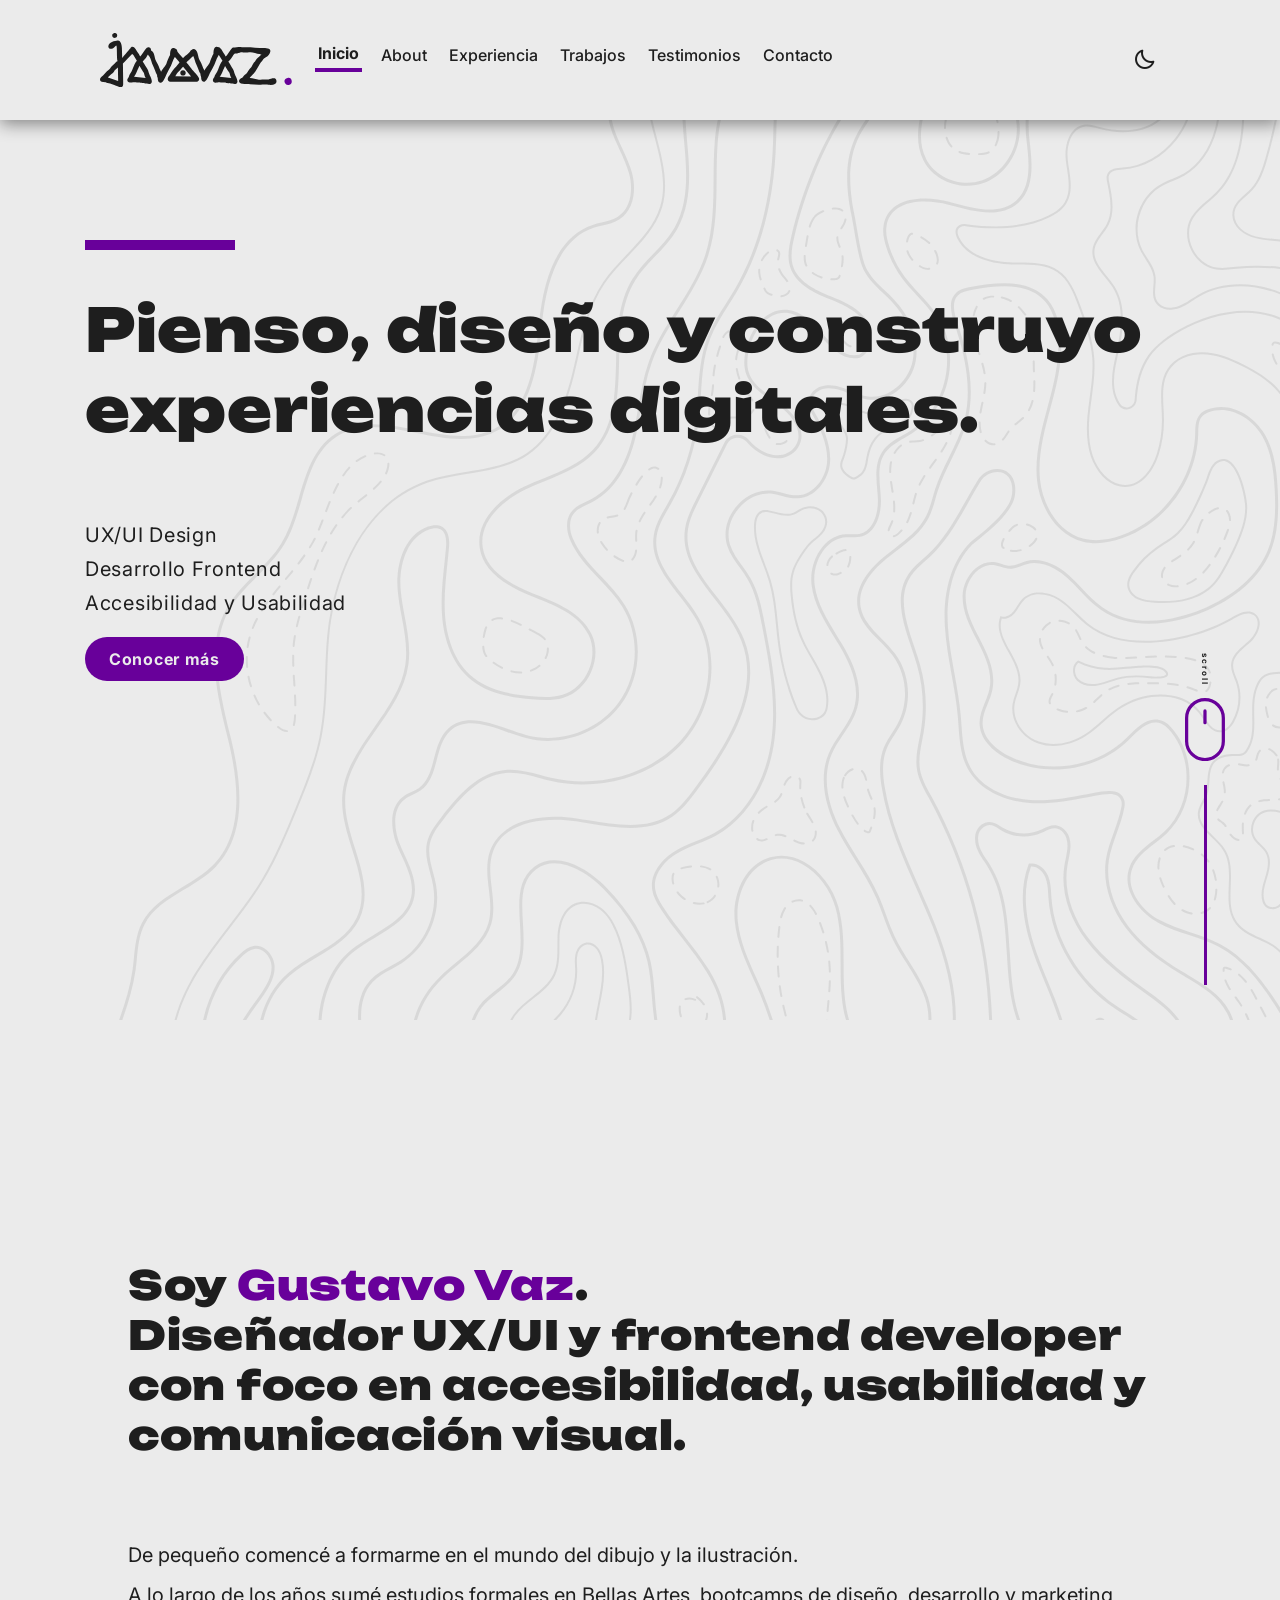
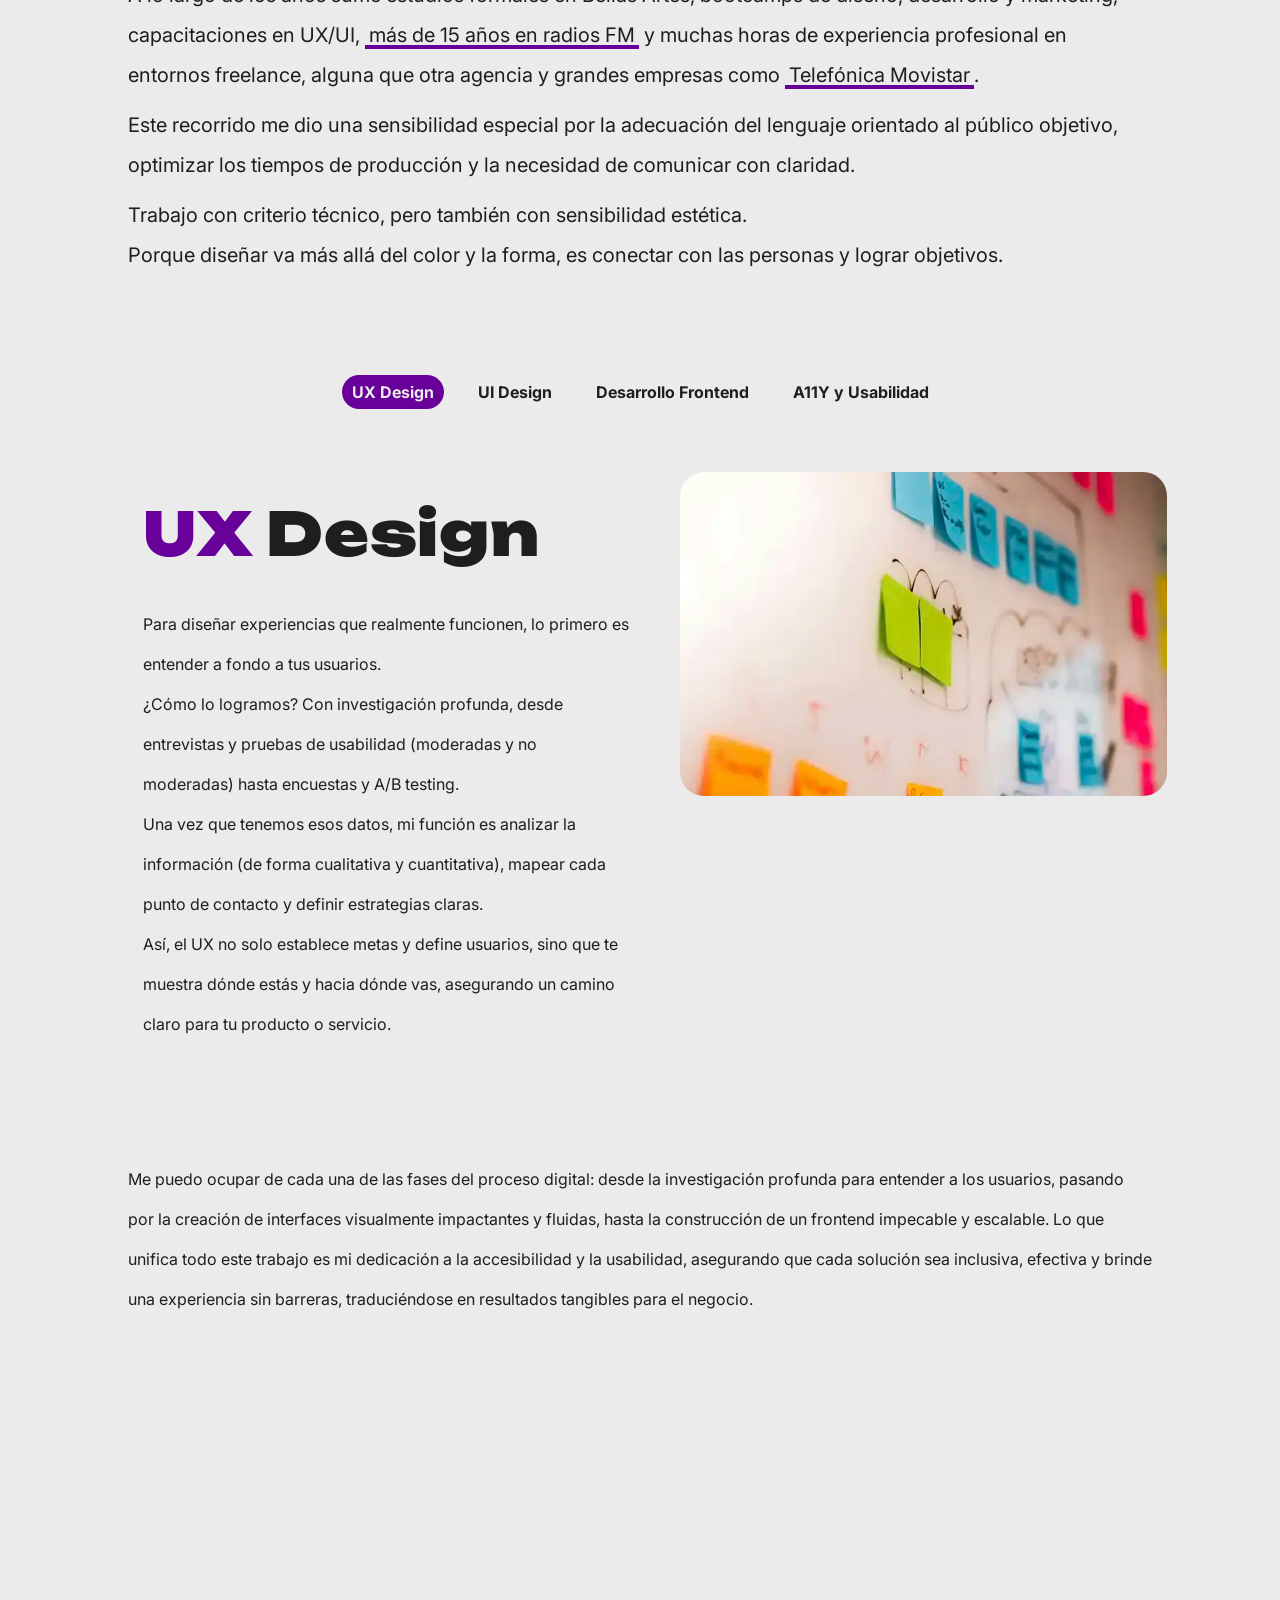
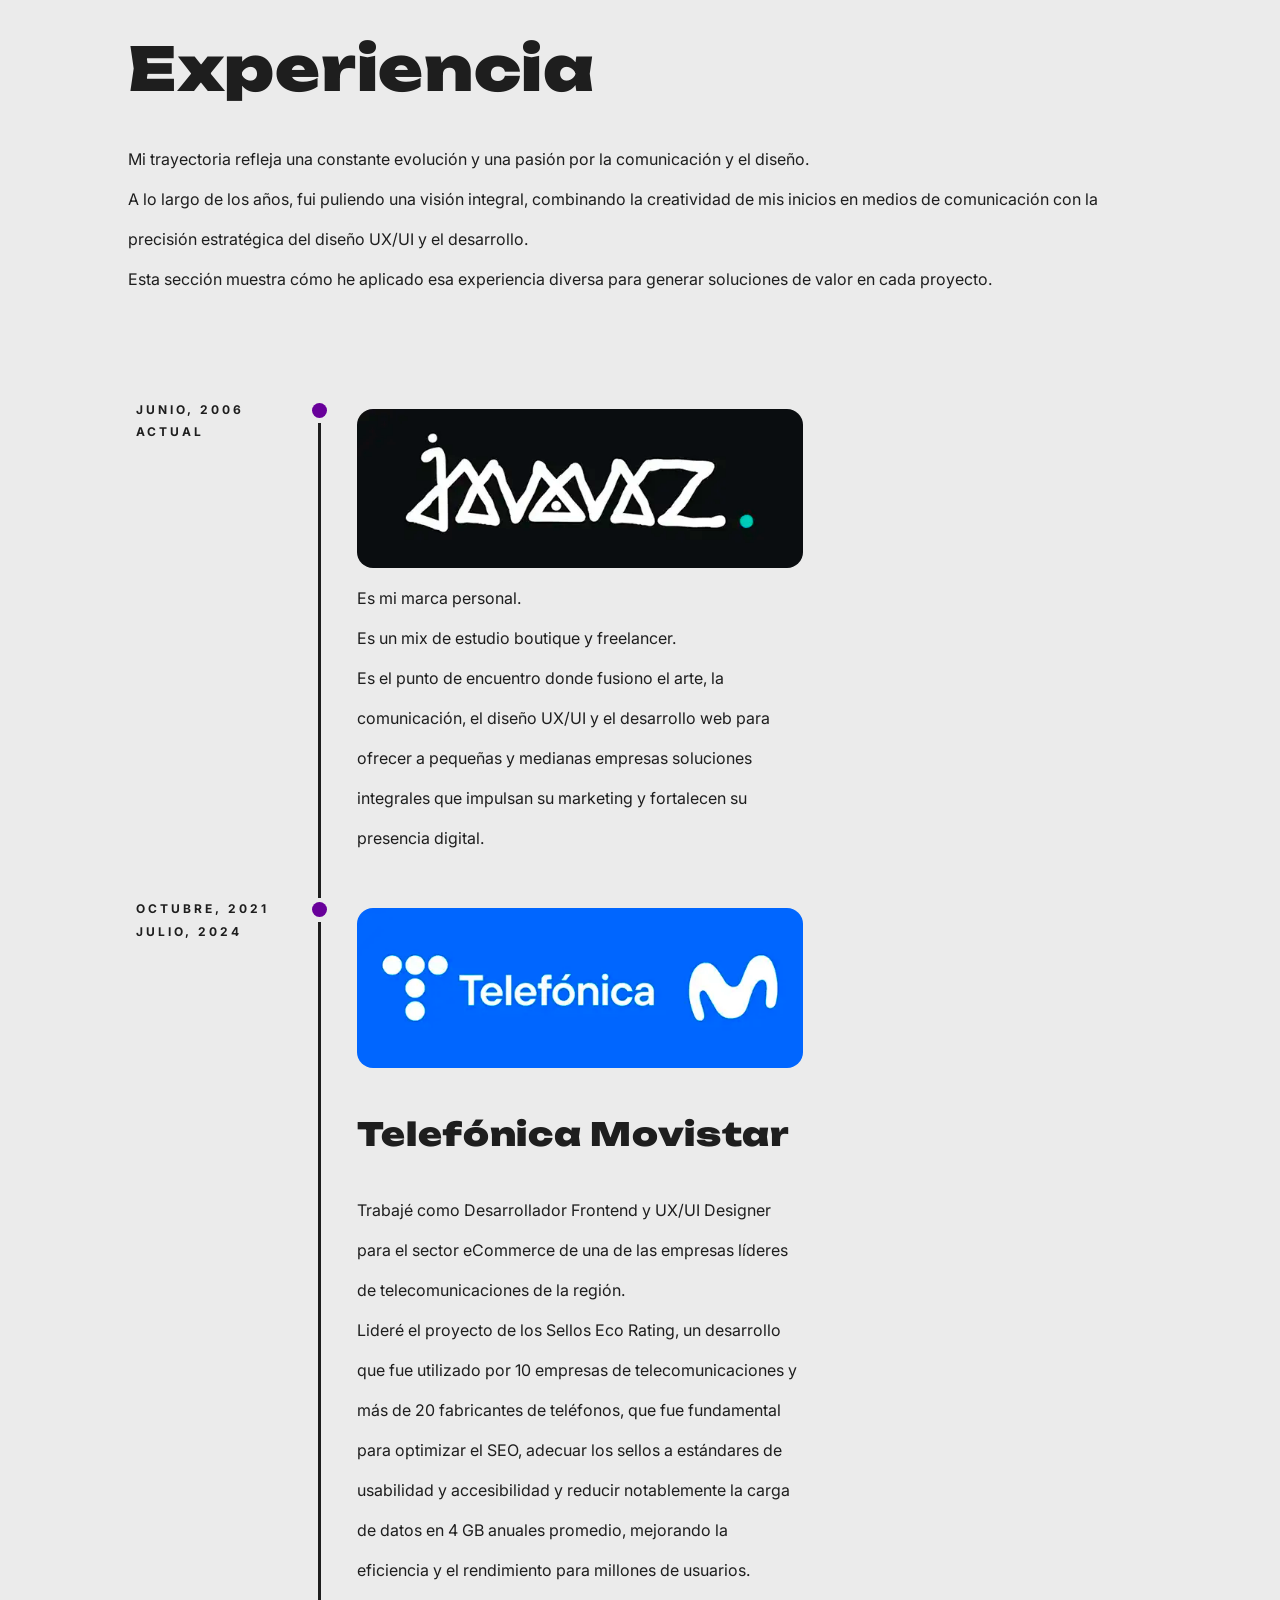
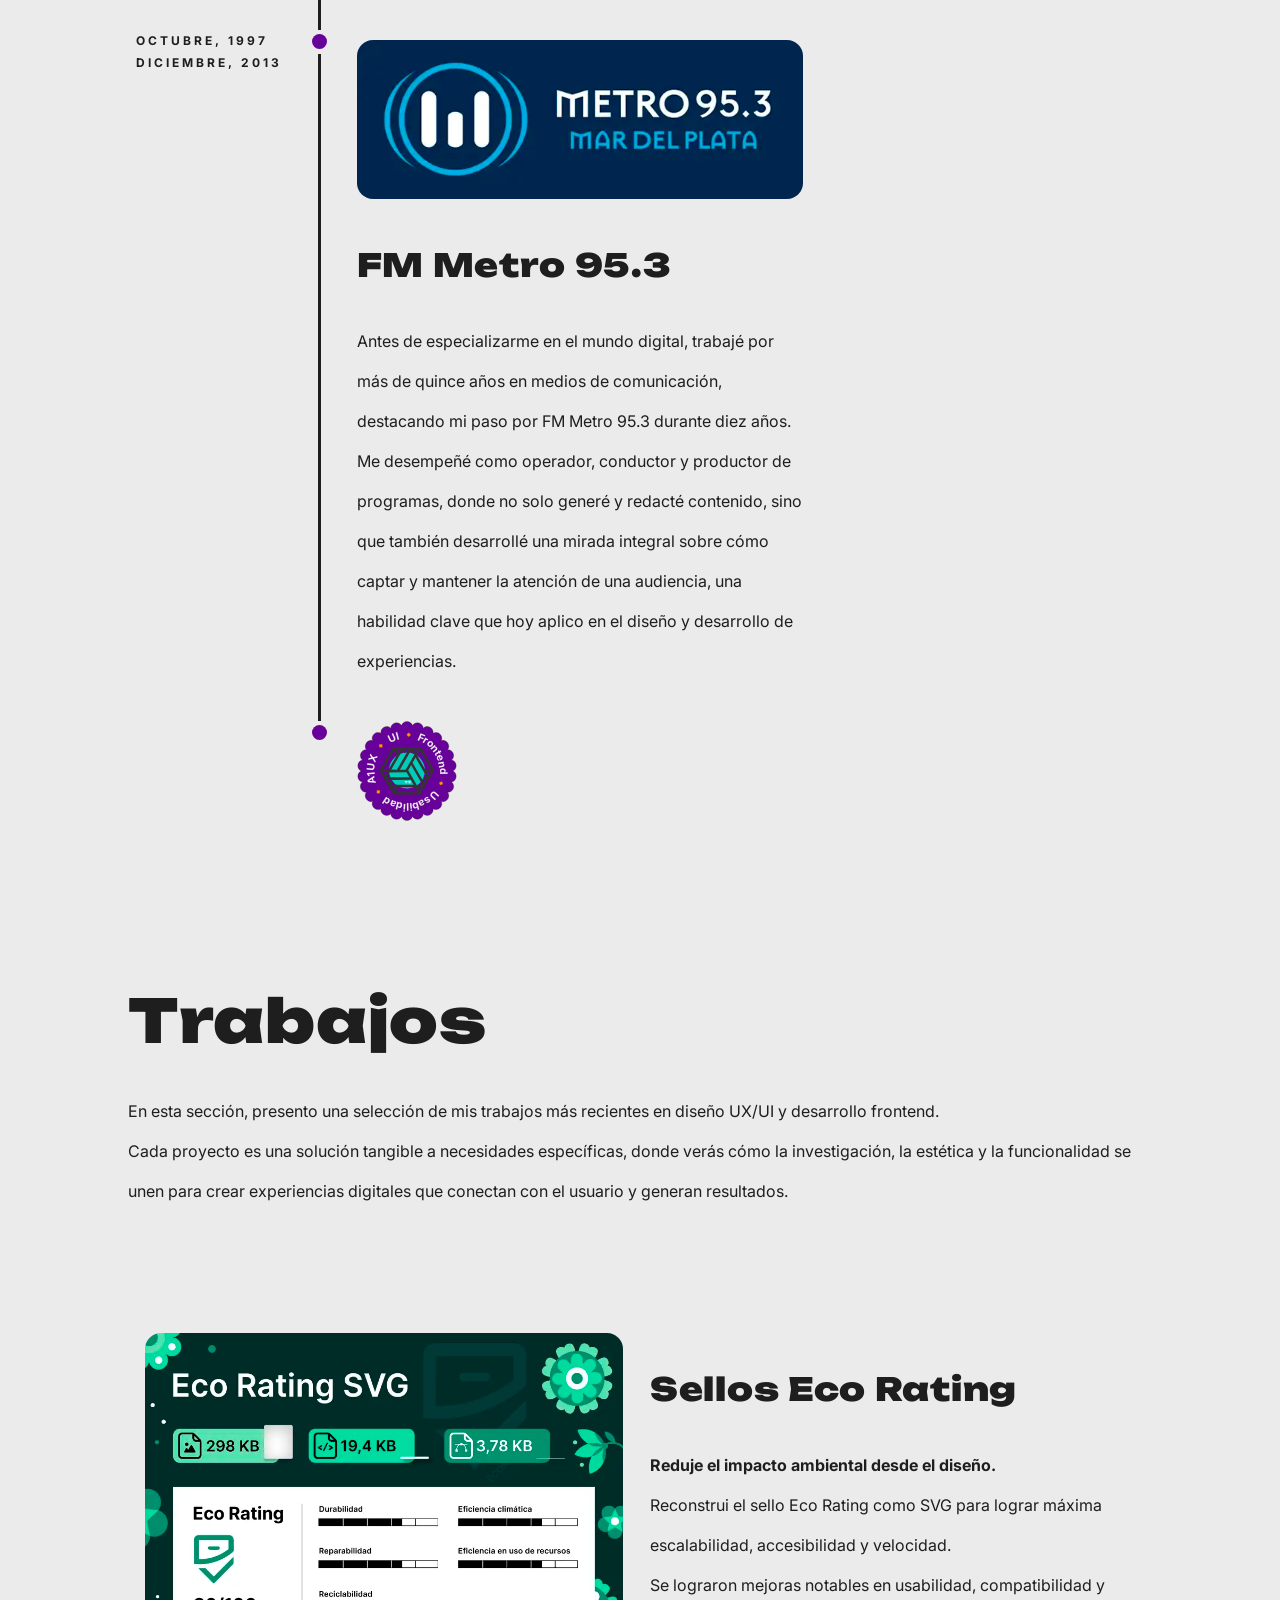
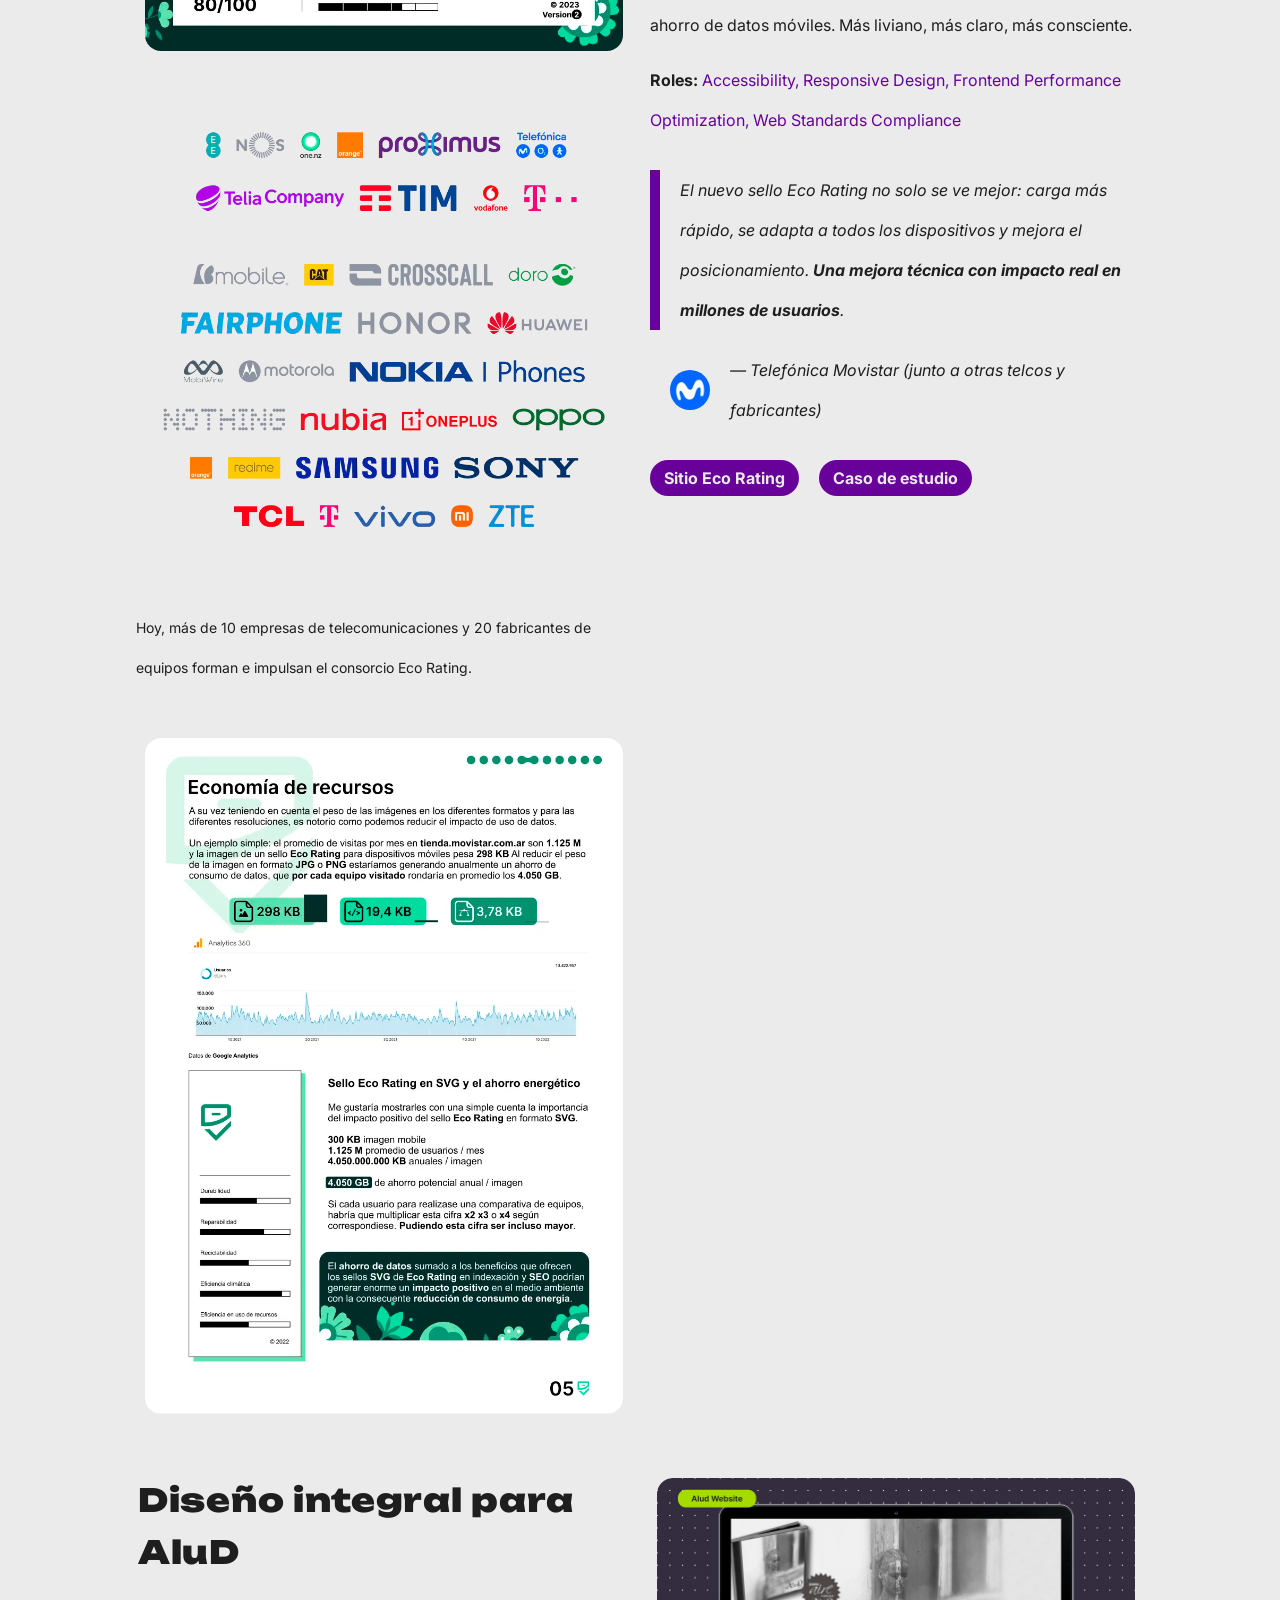
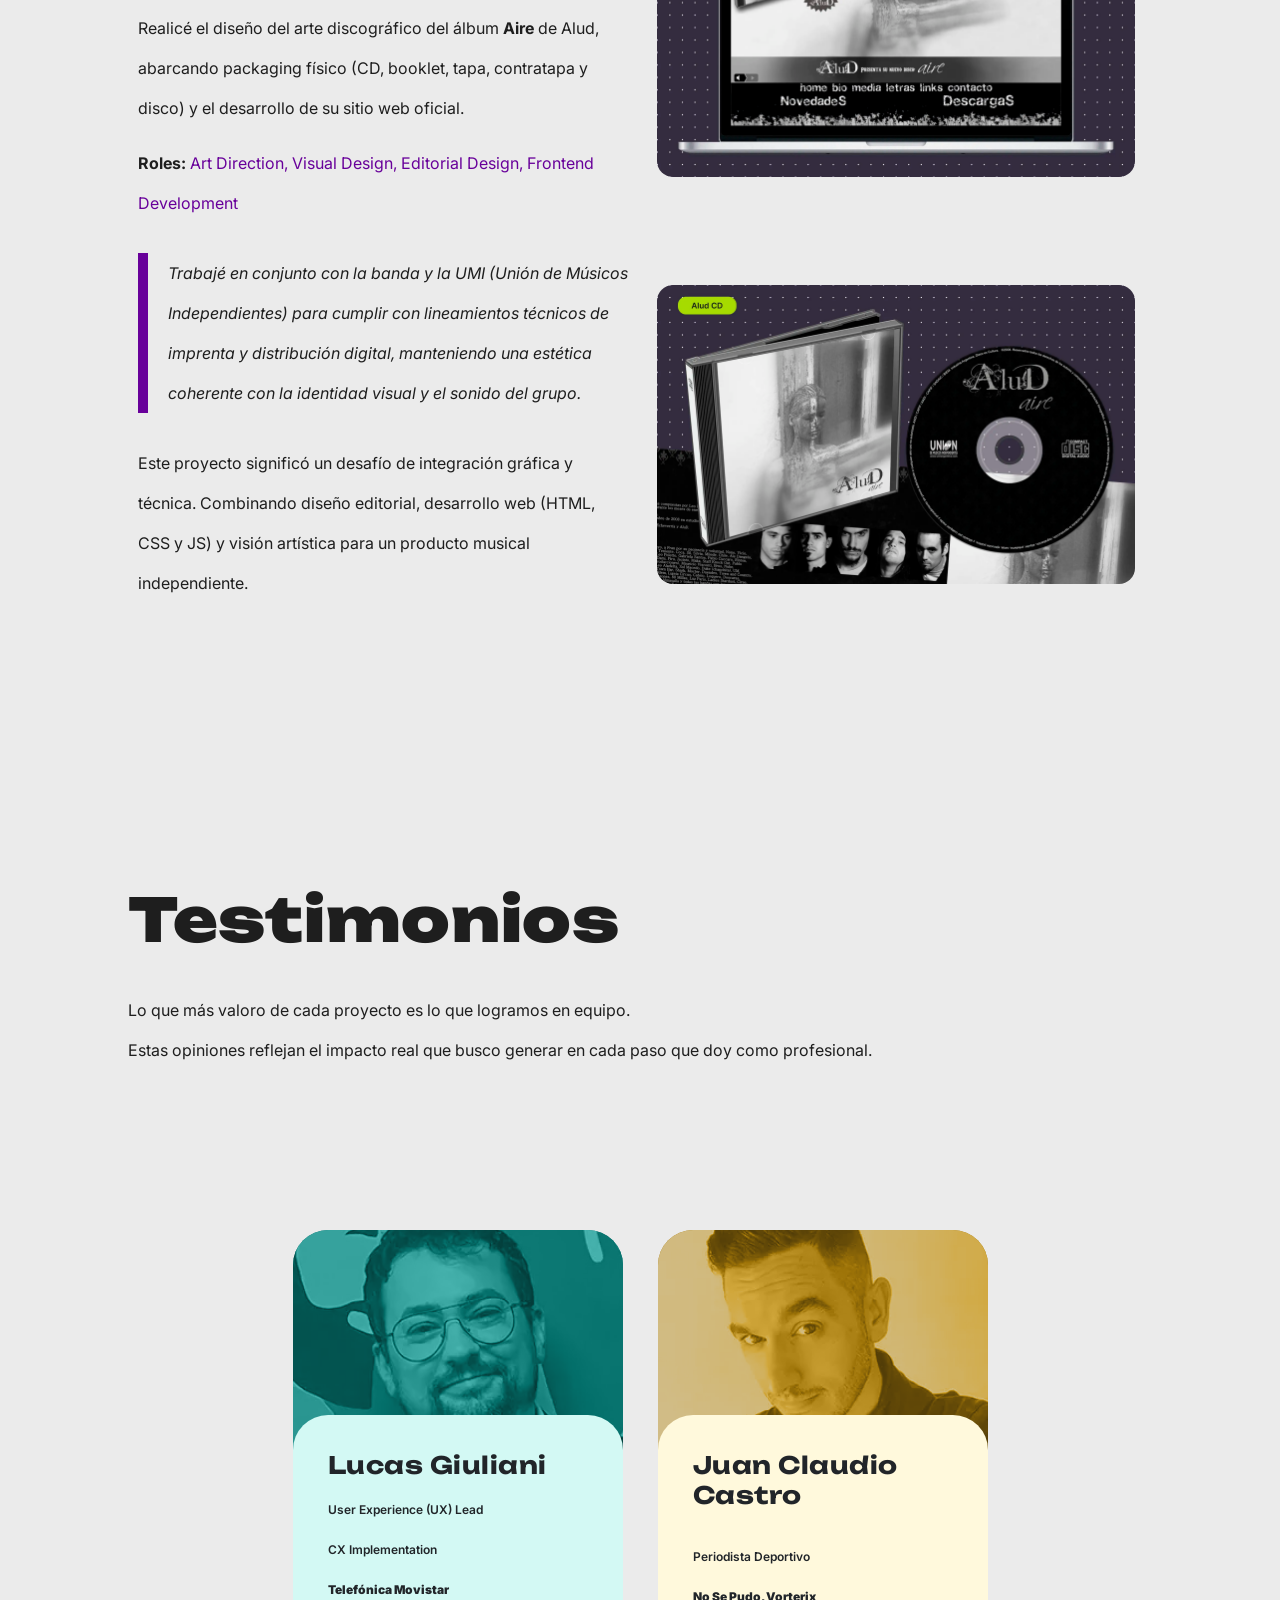
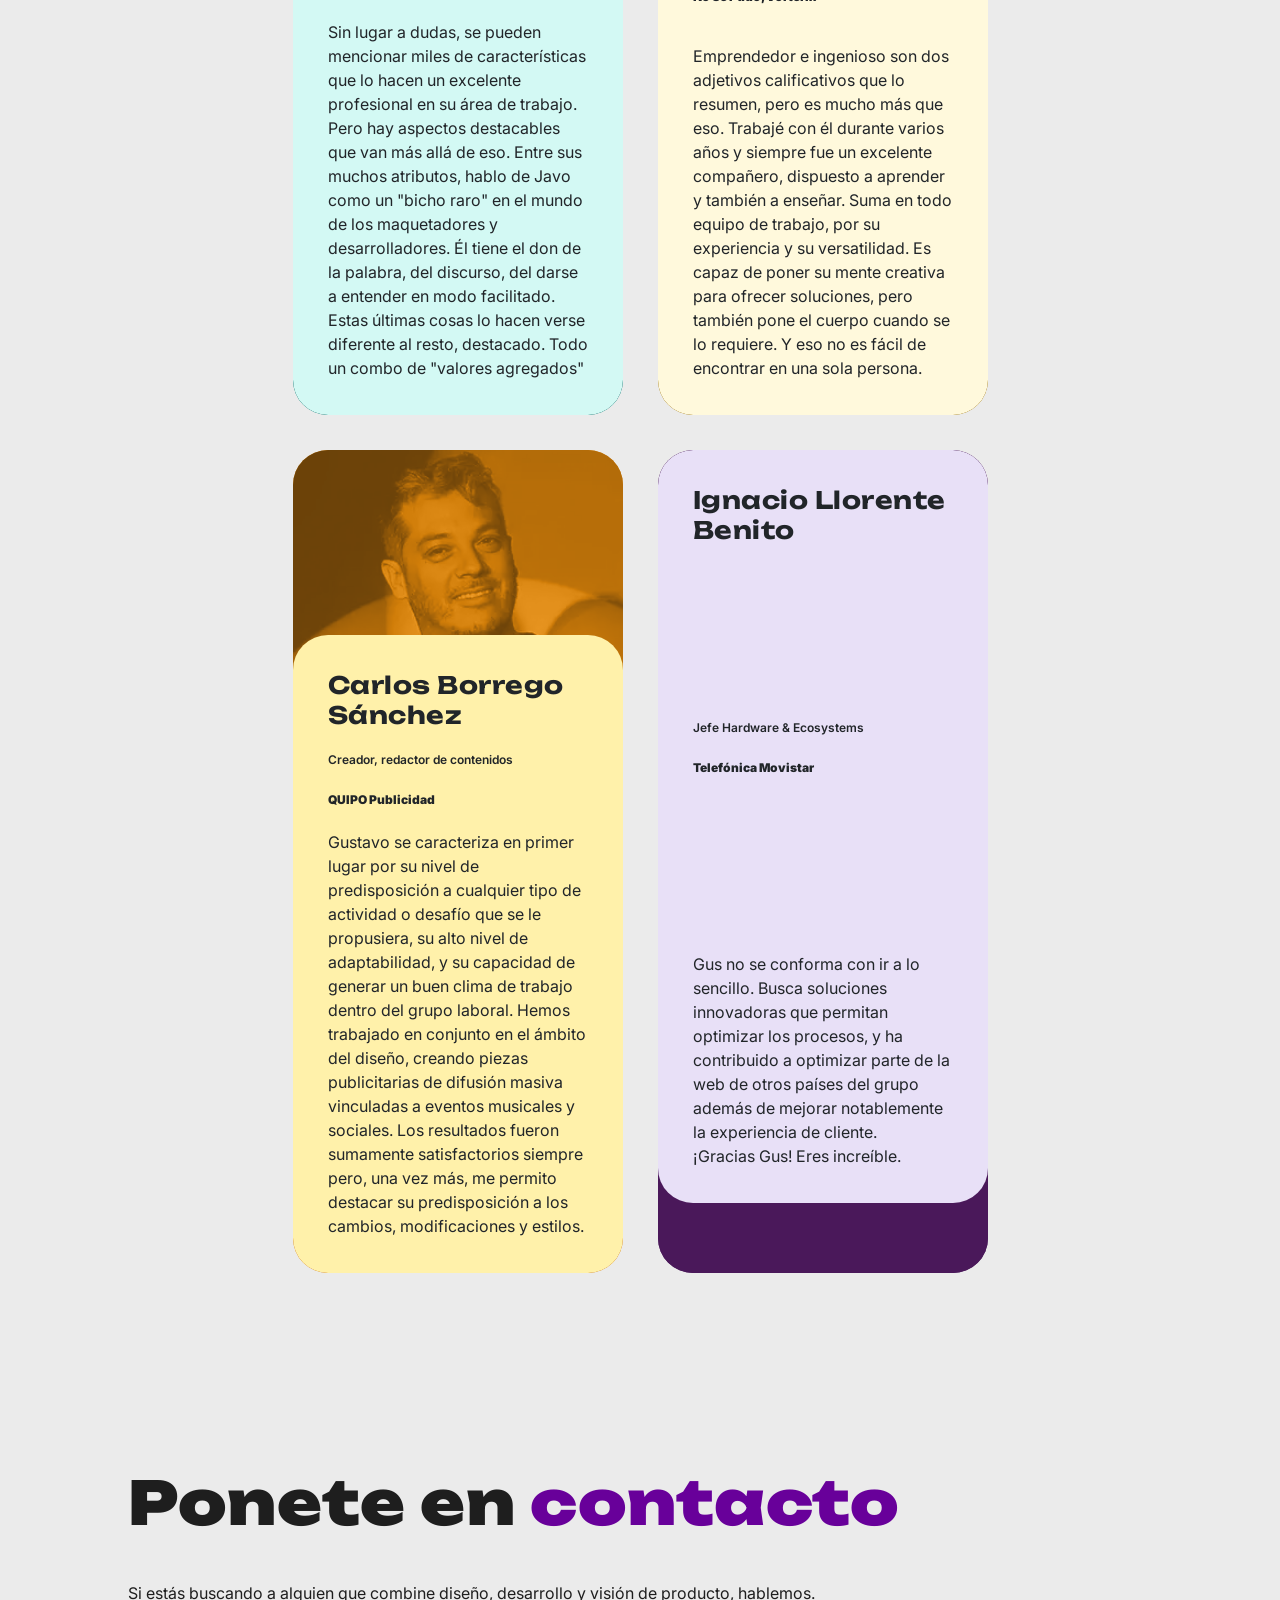
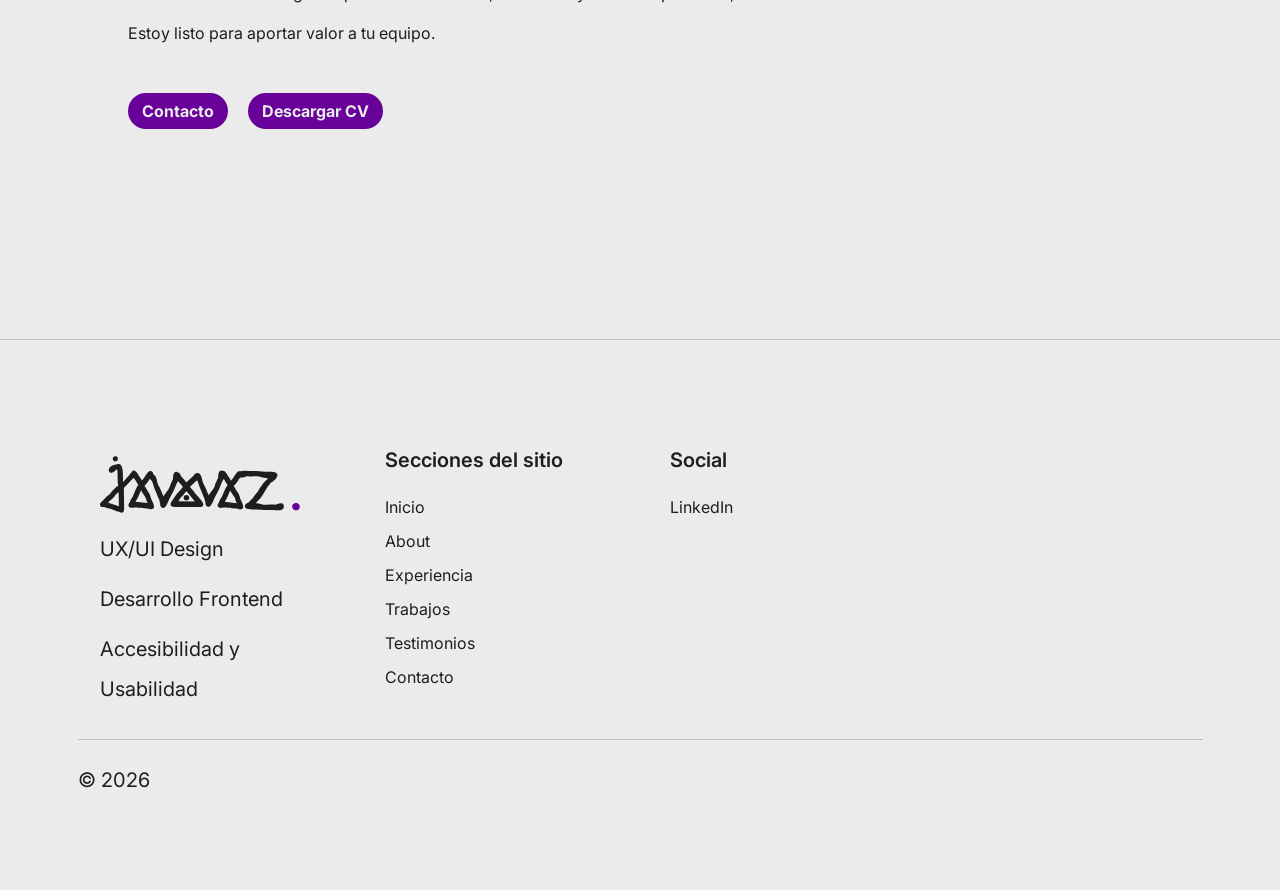
==== commit c2b244a1: "updates CSS" ====
--- a/index.html
+++ b/index.html
@@ -20,9 +20,6 @@
   j=d.createElement(s),dl=l!='dataLayer'?'&l='+l:'';j.async=true;j.src=
   'https://www.googletagmanager.com/gtm.js?id='+i+dl;f.parentNode.insertBefore(j,f);
   })(window,document,'script','dataLayer','GTM-TSRXMMMQ');</script>
-
-  <!-- Cookies -->
-  <script id="Cookiebot" src="https://consent.cookiebot.com/uc.js" data-cbid="9e00b619-9fe4-4d9f-b3f3-68387bb8bb39" type="text/javascript" async></script>
 
   <meta charset="UTF-8" />
   <link rel="preload" as="image" href="assets/images/hero-images/bg-hero-home.svg" type="image/svg+xml">
@@ -149,10 +146,10 @@
           <svg class="svg-logo" viewBox="0 0 632 179" fill="none" xmlns="http://www.w3.org/2000/svg">
             <path fill-rule="evenodd" clip-rule="evenodd"
               d="M617.487 148.074C599.083 152.783 608.226 174.091 621.647 171.147C637.265 167.694 632.399 144.189 617.487 148.074Z"
-              fill="var(--color-principal-logo)" />
+              fill="var(--color-primary-logo)" />
             <path fill-rule="evenodd" clip-rule="evenodd"
               d="M58.8868 113.423L59.7502 158.394L26.1596 146.779C29.1812 141.089 47.1929 130.062 47.7815 123.548L58.8868 113.423ZM531.823 70.6504C526.644 75.3593 520.326 80.1468 516.245 85.0519C514.675 86.9355 512.831 89.9179 510.28 93.9597C504.825 98.5902 503.216 103.888 499.371 110.559C497.487 113.266 490.149 121.586 488.383 124.136C483.086 131.867 482.811 132.142 481.32 134.496C476.964 136.38 472.765 143.09 469.94 145.641C467.232 148.152 465.113 148.309 462.209 150.428C457.775 153.685 455.656 159.336 460.208 164.084C465.623 169.656 484.459 167.89 492.974 168.322C503.216 168.832 512.831 169.852 523.347 170.441C528.998 170.755 550.777 168.714 553.995 170.559C573.105 172.403 583.23 167.576 580.64 156.118C579.423 144.581 563.727 149.486 554.858 153.371C550.149 152.508 530.568 153.214 524.485 153.803C515.774 154.627 499.332 147.406 492.582 148.662C493.877 145.994 503.884 135.869 506.905 132.809C508.279 131.396 510.594 127.982 513.341 123.626C516.441 118.682 520.13 112.482 523.661 106.517C525.192 103.888 526.722 101.337 528.135 98.9434C530.293 95.3332 532.726 93.6458 534.256 91.2521C535.316 89.6039 537.592 86.033 538.181 85.3266C540.064 83.0899 543.674 81.8734 547.402 79.1265C553.131 74.9277 558.468 69.7871 559.646 63.7831C561.411 60.8008 561.451 57.1121 558.351 53.8551C553.014 48.2043 534.178 49.8132 525.663 49.2638C515.46 48.636 505.846 47.498 495.329 46.7916C489.639 46.3992 467.86 48.2043 464.681 46.3207C455.734 45.3397 448.75 45.8891 444.08 47.8904C442.51 47.3803 440.705 47.341 438.704 47.9689C432.033 47.8904 420.731 72.4162 413.668 77.6746C412.412 73.5542 409.037 69.0415 406.722 65.8237C403.857 61.7426 402.641 58.721 400.012 54.4437C395.342 47.6942 390.633 45.4574 387.141 46.1245C386.866 46.0461 386.591 45.9676 386.277 45.9283C375.211 42.4359 373.445 58.7603 373.445 68.4529C370.777 72.4162 363.557 90.6242 361.634 96.4712C358.926 104.751 345.702 116.916 344.132 123.587C342.17 121.35 336.951 108.126 335.342 104.162C332.477 97.0206 329.299 91.9977 326.16 85.719C322 77.3606 322.471 53.031 307.284 53.031C305.322 53.2665 303.753 53.9336 302.576 54.8754C297.317 56.2488 297.867 60.3691 293.746 63.7831C290.215 66.7262 287.075 70.4149 283.7 73.2795C281.542 75.1239 280.522 75.4378 278.324 77.6353C276.362 79.5974 275.891 81.0886 273.576 82.6582C272.203 81.7557 257.566 64.9211 255.682 62.4882C253.563 59.7413 254.544 55.2678 250.149 53.0703C248.658 51.3829 246.421 50.2056 243.478 49.617C232.373 46.1245 230.607 62.4489 230.607 72.1415C227.939 76.1049 220.718 94.3129 218.795 100.16C216.088 108.479 202.863 120.644 201.294 127.315C199.371 125.078 194.112 111.815 192.504 107.851C189.639 100.709 186.46 95.7256 183.321 89.4077C179.515 81.7949 179.593 60.8793 168.095 57.2691C168.488 50.9512 163.661 45.3397 156.872 47.5372C150.201 47.4587 138.9 71.9846 131.836 77.2429C130.581 73.1226 127.206 68.6098 124.891 65.392C122.026 61.3109 120.81 58.2894 118.181 54.012C110.45 42.789 102.641 44.0055 100.326 50.2841C98.3636 51.9715 96.5585 54.0905 95.1851 56.2096C86.9836 65.8629 81.2544 72.534 73.0137 81.9911L72.0719 49.7347C72.0719 40.5915 68.501 24.6988 59.24 24.6988C58.8868 24.6988 58.4944 24.738 58.1413 24.7773C49.2335 25.5228 26.7874 30.5065 27.4545 45.0258C29.2596 56.288 44.2498 52.6386 48.6841 45.3397C50.2537 43.6131 52.0196 42.3966 53.7855 41.4941C54.1779 42.6321 54.5311 43.7308 54.7273 44.6334C56.2577 52.2854 55.0804 86.9748 57.6311 92.2724C55.5121 95.4117 55.0019 94.1167 52.4513 96.0788C51.3525 96.9028 49.8613 99.1003 48.4879 100.435C45.5055 103.417 42.484 105.968 39.5409 108.871C37.5396 110.873 34.361 115.699 31.8103 118.446C29.2204 121.193 25.0608 123.979 22.8633 126.216C18.3505 130.807 10.8554 140.108 5.98952 143.365C-2.56509 149.055 -2.60433 160.945 10.1099 160.945H14.5834V162.24H18.4683C19.881 162.24 19.8417 162.75 21.019 163.535L33.1053 166.478L49.1157 172.285C50.136 174.012 55.2374 174.522 57.6311 175.072C62.3401 176.249 62.1831 177.348 65.2832 178.329C71.915 180.448 76.2315 175.66 76.2315 168.675V157.766L75.4467 100.631C84.433 91.3698 92.8306 82.462 104.054 70.8858L106.094 69.0415C107.193 70.2972 108.449 71.5137 109.861 72.7694L121.281 91.2521C116.179 96.4319 111.078 108.871 108.252 116.053C106.918 119.467 104.407 125.941 102.798 128.728C101.071 131.867 97.1864 137.204 95.8914 140.461C94.4003 144.189 95.8129 143.718 92.9091 147.21C91.5356 148.898 90.1622 151.331 89.8875 153.371C88.985 159.336 93.1838 163.064 98.5991 162.946C107.271 162.75 106.644 161.141 115.355 162.122C117.945 162.397 128.933 163.221 131.169 162.75C132.464 164.673 134.073 163.456 136.82 164.045C138.821 164.476 140.391 165.379 142.785 164.83L144.668 164.437C146.199 166.674 151.614 165.811 154.361 166.203C157.304 166.595 160.012 168.361 163.74 167.576C180.26 164.045 162.288 139.401 160.286 130.219C158.364 121.115 156.284 118.76 151.379 111.383C148.082 106.399 143.766 97.7661 140.627 93.7243C141.529 93.1749 145.61 88.2305 147.258 86.6608C151.771 82.3443 154.832 75.1631 157.971 70.9251C159.031 73.7897 160.914 76.3796 163.19 77.91C167.899 84.9342 169.901 98.551 174.335 107.38C178.494 115.699 183.282 131.435 187.834 138.224C187.834 142.972 188.226 143.247 189.482 146.857C190.698 150.35 189.953 152.312 190.738 155.843C191.954 161.219 196.271 165.457 202.471 163.142C209.731 160.435 215.656 142.462 219.462 134.849C224.054 125.706 228.841 117.269 233.589 107.89C236.179 102.828 243.007 82.0304 246.029 79.8329C246.186 79.5189 246.382 79.1657 246.578 78.8518C252.229 85.3659 258.9 91.6837 261.725 97.0598C258.508 100.748 254.348 106.831 251.091 110.049C246.814 114.208 243.753 117.975 240.064 122.645C236.925 126.609 233.707 132.416 230.685 136.929C228.252 140.578 221.974 147.563 222.955 152.782C224.485 160.67 230.293 160.278 239.122 160.278C247.01 160.278 254.897 160.278 262.746 160.278C277.775 160.278 294.217 160.788 310.031 160.788H315.682C322.118 160.788 326.474 157.805 326.474 151.527C326.474 145.052 310.267 128.531 306.068 123.665C302.772 119.82 298.259 114.287 295.473 110.088C292.804 106.125 286.683 100.945 284.368 96.5497C286.761 94.9408 297.67 84.2671 300.221 81.5987C301.948 79.8328 304.498 77.9493 306.931 75.7518C311.012 83.0506 313.053 95.4509 317.173 103.692C321.333 112.011 326.12 127.707 330.633 134.535C330.633 139.283 331.065 139.519 332.32 143.129C333.498 146.622 332.791 148.623 333.576 152.155C334.753 157.531 339.109 161.73 345.309 159.454C352.569 156.746 358.494 138.773 362.301 131.161C366.892 121.978 371.68 113.58 376.428 104.162C378.978 99.1003 385.846 78.3417 388.828 76.1442C389.534 74.8492 390.201 73.6327 390.79 72.4162C391.104 72.6517 391.379 72.9264 391.693 73.2011L403.112 91.6837C398.01 96.9028 392.909 109.303 390.084 116.484C388.75 119.898 386.238 126.373 384.629 129.159C382.903 132.299 379.018 137.635 377.723 140.892C376.232 144.62 377.644 144.149 374.74 147.642C373.367 149.329 371.993 151.762 371.68 153.803C370.816 159.767 375.015 163.495 380.43 163.378C389.103 163.181 388.475 161.573 397.186 162.554C399.776 162.828 410.764 163.652 413.001 163.181C414.296 165.104 415.905 163.888 418.651 164.476C420.653 164.908 422.222 165.811 424.616 165.3L426.5 164.869C428.03 167.106 433.445 166.242 436.192 166.635C439.135 167.027 441.843 168.793 445.571 168.008C462.052 164.476 444.119 139.833 442.118 130.65C440.195 121.546 438.115 119.192 433.21 111.815C429.914 106.831 425.597 98.1978 422.458 94.1559C423.36 93.6066 427.441 88.6621 429.09 87.0925C434.623 81.7949 437.997 72.2593 441.882 68.963C442.746 68.5313 443.53 68.0604 444.237 67.5111C449.888 68.5706 458.05 65.8629 463.583 63.5085C468.292 64.411 487.873 63.9401 493.995 63.43C502.706 62.6844 519.07 70.101 525.819 68.9238C528.174 70.4542 530.058 70.8073 531.823 70.6504ZM47.1929 0.290654C34.6749 3.50844 40.9143 18.0277 50.0575 16.0264C60.6919 13.672 57.3957 -2.33852 47.1929 0.290654ZM112.02 143.875C115.983 141.873 126.657 113.737 129.874 107.851C132.464 113.306 137.723 120.997 141.176 126.373C144.08 130.925 144.551 129.944 146.042 137.243C147.141 142.619 148.475 144.149 150.358 148.113L112.02 143.875ZM273.184 139.951C285.113 139.951 285.113 122.606 273.184 122.606C261.254 122.606 261.254 139.951 273.184 139.951ZM393.851 144.306C397.814 142.305 408.449 114.169 411.706 108.283C414.296 113.737 419.554 121.429 423.007 126.805C425.911 131.357 426.382 130.376 427.873 137.675C428.972 143.051 430.306 144.581 432.19 148.544L393.851 144.306ZM273.576 110.912L299.75 143.443L247.873 142.776C250.738 137.321 255.368 129.983 259.999 126.138C264.668 122.253 268.906 114.051 273.576 110.912Z"
-              fill="var(--color-secundario-logo)" />
+              fill="var(--color-secondary-logo)" />
           </svg>
         </a>
         <nav class="menu">
@@ -200,11 +197,9 @@
     </div>
     <div class="cell white-text">
       <div class="wrapper">
-        <h1 class="line-before text-mask">
-          <span>
+        <span class="h1 line-before text-mask">
             Pienso, diseño y construyo <br class="mobile-hidden"> experiencias digitales.
-          </span>
-        </h1>
+        </span>
         <h2 class="text-reveal-hero">
           <span style="--delay: 0.1s;">UX/UI Design</span>
           <span style="--delay: 0.3s;">Desarrollo Frontend</span>
@@ -528,7 +523,7 @@
                 aria-label="Imagen del proyecto 3" class="img-fluid">
             </div>
             <div class="col-lg-6 h-100 jm-sticky-top ml-auto">
-              <span class="h1">Sellos Eco Rating</span>
+              <span class="h2">Sellos Eco Rating</span>
               <p class="mb-4 mt-4">
                 <strong>Reduje el impacto ambiental desde el diseño.</strong> <br>
                 Reconstrui el sello Eco Rating como SVG para lograr máxima
@@ -570,7 +565,7 @@
               <img src="assets/images/works/ALUD__cd.webp" alt="Imagen Proy 2" aria-label="Imagen del proyecto 2" class="img-fluid">
             </div>
             <div class="col-lg-6 h-100 jm-sticky-top mr-auto order-2 order-lg-1">
-              <span class="h1">Diseño integral para AluD</span>
+              <span class="h2">Diseño integral para AluD</span>
               <p class="mb-4 mt-4">
                 Realicé el diseño del arte discográfico del álbum <strong>Aire</strong> de Alud, abarcando packaging físico (CD, booklet, tapa, contratapa y disco) y el desarrollo de su sitio web oficial.
               </p>
@@ -770,10 +765,10 @@
             <svg width="200" height="89" viewBox="0 0 632 179" fill="none" xmlns="http://www.w3.org/2000/svg">
               <path fill-rule="evenodd" clip-rule="evenodd"
                 d="M617.487 148.074C599.083 152.783 608.226 174.091 621.647 171.147C637.265 167.694 632.399 144.189 617.487 148.074Z"
-                fill="var(--color-principal-logo)" />
+                fill="var(--color-primary-logo)" />
               <path fill-rule="evenodd" clip-rule="evenodd"
                 d="M58.8868 113.423L59.7502 158.394L26.1596 146.779C29.1812 141.089 47.1929 130.062 47.7815 123.548L58.8868 113.423ZM531.823 70.6504C526.644 75.3593 520.326 80.1468 516.245 85.0519C514.675 86.9355 512.831 89.9179 510.28 93.9597C504.825 98.5902 503.216 103.888 499.371 110.559C497.487 113.266 490.149 121.586 488.383 124.136C483.086 131.867 482.811 132.142 481.32 134.496C476.964 136.38 472.765 143.09 469.94 145.641C467.232 148.152 465.113 148.309 462.209 150.428C457.775 153.685 455.656 159.336 460.208 164.084C465.623 169.656 484.459 167.89 492.974 168.322C503.216 168.832 512.831 169.852 523.347 170.441C528.998 170.755 550.777 168.714 553.995 170.559C573.105 172.403 583.23 167.576 580.64 156.118C579.423 144.581 563.727 149.486 554.858 153.371C550.149 152.508 530.568 153.214 524.485 153.803C515.774 154.627 499.332 147.406 492.582 148.662C493.877 145.994 503.884 135.869 506.905 132.809C508.279 131.396 510.594 127.982 513.341 123.626C516.441 118.682 520.13 112.482 523.661 106.517C525.192 103.888 526.722 101.337 528.135 98.9434C530.293 95.3332 532.726 93.6458 534.256 91.2521C535.316 89.6039 537.592 86.033 538.181 85.3266C540.064 83.0899 543.674 81.8734 547.402 79.1265C553.131 74.9277 558.468 69.7871 559.646 63.7831C561.411 60.8008 561.451 57.1121 558.351 53.8551C553.014 48.2043 534.178 49.8132 525.663 49.2638C515.46 48.636 505.846 47.498 495.329 46.7916C489.639 46.3992 467.86 48.2043 464.681 46.3207C455.734 45.3397 448.75 45.8891 444.08 47.8904C442.51 47.3803 440.705 47.341 438.704 47.9689C432.033 47.8904 420.731 72.4162 413.668 77.6746C412.412 73.5542 409.037 69.0415 406.722 65.8237C403.857 61.7426 402.641 58.721 400.012 54.4437C395.342 47.6942 390.633 45.4574 387.141 46.1245C386.866 46.0461 386.591 45.9676 386.277 45.9283C375.211 42.4359 373.445 58.7603 373.445 68.4529C370.777 72.4162 363.557 90.6242 361.634 96.4712C358.926 104.751 345.702 116.916 344.132 123.587C342.17 121.35 336.951 108.126 335.342 104.162C332.477 97.0206 329.299 91.9977 326.16 85.719C322 77.3606 322.471 53.031 307.284 53.031C305.322 53.2665 303.753 53.9336 302.576 54.8754C297.317 56.2488 297.867 60.3691 293.746 63.7831C290.215 66.7262 287.075 70.4149 283.7 73.2795C281.542 75.1239 280.522 75.4378 278.324 77.6353C276.362 79.5974 275.891 81.0886 273.576 82.6582C272.203 81.7557 257.566 64.9211 255.682 62.4882C253.563 59.7413 254.544 55.2678 250.149 53.0703C248.658 51.3829 246.421 50.2056 243.478 49.617C232.373 46.1245 230.607 62.4489 230.607 72.1415C227.939 76.1049 220.718 94.3129 218.795 100.16C216.088 108.479 202.863 120.644 201.294 127.315C199.371 125.078 194.112 111.815 192.504 107.851C189.639 100.709 186.46 95.7256 183.321 89.4077C179.515 81.7949 179.593 60.8793 168.095 57.2691C168.488 50.9512 163.661 45.3397 156.872 47.5372C150.201 47.4587 138.9 71.9846 131.836 77.2429C130.581 73.1226 127.206 68.6098 124.891 65.392C122.026 61.3109 120.81 58.2894 118.181 54.012C110.45 42.789 102.641 44.0055 100.326 50.2841C98.3636 51.9715 96.5585 54.0905 95.1851 56.2096C86.9836 65.8629 81.2544 72.534 73.0137 81.9911L72.0719 49.7347C72.0719 40.5915 68.501 24.6988 59.24 24.6988C58.8868 24.6988 58.4944 24.738 58.1413 24.7773C49.2335 25.5228 26.7874 30.5065 27.4545 45.0258C29.2596 56.288 44.2498 52.6386 48.6841 45.3397C50.2537 43.6131 52.0196 42.3966 53.7855 41.4941C54.1779 42.6321 54.5311 43.7308 54.7273 44.6334C56.2577 52.2854 55.0804 86.9748 57.6311 92.2724C55.5121 95.4117 55.0019 94.1167 52.4513 96.0788C51.3525 96.9028 49.8613 99.1003 48.4879 100.435C45.5055 103.417 42.484 105.968 39.5409 108.871C37.5396 110.873 34.361 115.699 31.8103 118.446C29.2204 121.193 25.0608 123.979 22.8633 126.216C18.3505 130.807 10.8554 140.108 5.98952 143.365C-2.56509 149.055 -2.60433 160.945 10.1099 160.945H14.5834V162.24H18.4683C19.881 162.24 19.8417 162.75 21.019 163.535L33.1053 166.478L49.1157 172.285C50.136 174.012 55.2374 174.522 57.6311 175.072C62.3401 176.249 62.1831 177.348 65.2832 178.329C71.915 180.448 76.2315 175.66 76.2315 168.675V157.766L75.4467 100.631C84.433 91.3698 92.8306 82.462 104.054 70.8858L106.094 69.0415C107.193 70.2972 108.449 71.5137 109.861 72.7694L121.281 91.2521C116.179 96.4319 111.078 108.871 108.252 116.053C106.918 119.467 104.407 125.941 102.798 128.728C101.071 131.867 97.1864 137.204 95.8914 140.461C94.4003 144.189 95.8129 143.718 92.9091 147.21C91.5356 148.898 90.1622 151.331 89.8875 153.371C88.985 159.336 93.1838 163.064 98.5991 162.946C107.271 162.75 106.644 161.141 115.355 162.122C117.945 162.397 128.933 163.221 131.169 162.75C132.464 164.673 134.073 163.456 136.82 164.045C138.821 164.476 140.391 165.379 142.785 164.83L144.668 164.437C146.199 166.674 151.614 165.811 154.361 166.203C157.304 166.595 160.012 168.361 163.74 167.576C180.26 164.045 162.288 139.401 160.286 130.219C158.364 121.115 156.284 118.76 151.379 111.383C148.082 106.399 143.766 97.7661 140.627 93.7243C141.529 93.1749 145.61 88.2305 147.258 86.6608C151.771 82.3443 154.832 75.1631 157.971 70.9251C159.031 73.7897 160.914 76.3796 163.19 77.91C167.899 84.9342 169.901 98.551 174.335 107.38C178.494 115.699 183.282 131.435 187.834 138.224C187.834 142.972 188.226 143.247 189.482 146.857C190.698 150.35 189.953 152.312 190.738 155.843C191.954 161.219 196.271 165.457 202.471 163.142C209.731 160.435 215.656 142.462 219.462 134.849C224.054 125.706 228.841 117.269 233.589 107.89C236.179 102.828 243.007 82.0304 246.029 79.8329C246.186 79.5189 246.382 79.1657 246.578 78.8518C252.229 85.3659 258.9 91.6837 261.725 97.0598C258.508 100.748 254.348 106.831 251.091 110.049C246.814 114.208 243.753 117.975 240.064 122.645C236.925 126.609 233.707 132.416 230.685 136.929C228.252 140.578 221.974 147.563 222.955 152.782C224.485 160.67 230.293 160.278 239.122 160.278C247.01 160.278 254.897 160.278 262.746 160.278C277.775 160.278 294.217 160.788 310.031 160.788H315.682C322.118 160.788 326.474 157.805 326.474 151.527C326.474 145.052 310.267 128.531 306.068 123.665C302.772 119.82 298.259 114.287 295.473 110.088C292.804 106.125 286.683 100.945 284.368 96.5497C286.761 94.9408 297.67 84.2671 300.221 81.5987C301.948 79.8328 304.498 77.9493 306.931 75.7518C311.012 83.0506 313.053 95.4509 317.173 103.692C321.333 112.011 326.12 127.707 330.633 134.535C330.633 139.283 331.065 139.519 332.32 143.129C333.498 146.622 332.791 148.623 333.576 152.155C334.753 157.531 339.109 161.73 345.309 159.454C352.569 156.746 358.494 138.773 362.301 131.161C366.892 121.978 371.68 113.58 376.428 104.162C378.978 99.1003 385.846 78.3417 388.828 76.1442C389.534 74.8492 390.201 73.6327 390.79 72.4162C391.104 72.6517 391.379 72.9264 391.693 73.2011L403.112 91.6837C398.01 96.9028 392.909 109.303 390.084 116.484C388.75 119.898 386.238 126.373 384.629 129.159C382.903 132.299 379.018 137.635 377.723 140.892C376.232 144.62 377.644 144.149 374.74 147.642C373.367 149.329 371.993 151.762 371.68 153.803C370.816 159.767 375.015 163.495 380.43 163.378C389.103 163.181 388.475 161.573 397.186 162.554C399.776 162.828 410.764 163.652 413.001 163.181C414.296 165.104 415.905 163.888 418.651 164.476C420.653 164.908 422.222 165.811 424.616 165.3L426.5 164.869C428.03 167.106 433.445 166.242 436.192 166.635C439.135 167.027 441.843 168.793 445.571 168.008C462.052 164.476 444.119 139.833 442.118 130.65C440.195 121.546 438.115 119.192 433.21 111.815C429.914 106.831 425.597 98.1978 422.458 94.1559C423.36 93.6066 427.441 88.6621 429.09 87.0925C434.623 81.7949 437.997 72.2593 441.882 68.963C442.746 68.5313 443.53 68.0604 444.237 67.5111C449.888 68.5706 458.05 65.8629 463.583 63.5085C468.292 64.411 487.873 63.9401 493.995 63.43C502.706 62.6844 519.07 70.101 525.819 68.9238C528.174 70.4542 530.058 70.8073 531.823 70.6504ZM47.1929 0.290654C34.6749 3.50844 40.9143 18.0277 50.0575 16.0264C60.6919 13.672 57.3957 -2.33852 47.1929 0.290654ZM112.02 143.875C115.983 141.873 126.657 113.737 129.874 107.851C132.464 113.306 137.723 120.997 141.176 126.373C144.08 130.925 144.551 129.944 146.042 137.243C147.141 142.619 148.475 144.149 150.358 148.113L112.02 143.875ZM273.184 139.951C285.113 139.951 285.113 122.606 273.184 122.606C261.254 122.606 261.254 139.951 273.184 139.951ZM393.851 144.306C397.814 142.305 408.449 114.169 411.706 108.283C414.296 113.737 419.554 121.429 423.007 126.805C425.911 131.357 426.382 130.376 427.873 137.675C428.972 143.051 430.306 144.581 432.19 148.544L393.851 144.306ZM273.576 110.912L299.75 143.443L247.873 142.776C250.738 137.321 255.368 129.983 259.999 126.138C264.668 122.253 268.906 114.051 273.576 110.912Z"
-                fill="var(--color-secundario-logo)" />
+                fill="var(--color-secondary-logo)" />
             </svg>
             <p>UX/UI Design</p>
             <p>Desarrollo Frontend</p>
--- a/assets/css/custom-styles.css
+++ b/assets/css/custom-styles.css
@@ -311,12 +311,12 @@
 
 :root {
   --color-primary-logo: var(--color-accent-primary);
-  --color-secundario-logo: #1E1E1E;
+  --color-secondary-logo: #1E1E1E;
 }
 
 .dark-mode {
   --color-primary-logo: var(--color-accent-primary);
-  --color-secundario-logo: #E0E0E0;
+  --color-secondary-logo: #E0E0E0;
 }
 
 /** ROTATING LINK **/
--- a/assets/css/custom-main-copy.css
+++ b/assets/css/custom-main-copy.css
@@ -5,7 +5,7 @@
 }
 
 .main-copy h1 {
-  font-size: var(--font-size-h1);
+  font-size: var(--font-size-xl);
   line-height: 4rem;
   letter-spacing: 0.07rem;
 }
--- a/assets/css/section-sticky-scroll.css
+++ b/assets/css/section-sticky-scroll.css
@@ -82,7 +82,7 @@
   position: -webkit-sticky;
   position: sticky;
   top: 13rem;
-  padding: 0 4rem;
+  padding: 0 1rem; /* 0 4rem */
 }
 
 .JVVZ__sticky-scroll .blockquote {
--- a/assets/css/timeline.css
+++ b/assets/css/timeline.css
@@ -1 +1 @@
-.timeline{line-height:1.4em;list-style:none;margin:0;padding:0;width:100%}.timeline h1,.timeline h2,.timeline h3,.timeline h4,.timeline h5,.timeline h6{line-height:inherit}.timeline-item{padding-left:40px;position:relative}.timeline-item:last-child{padding-bottom:0}.timeline-info{font-size:12px;font-weight:700;letter-spacing:3px;margin:0 0 0.5em 0;text-transform:uppercase;white-space:nowrap}.timeline-marker{position:absolute;top:0;bottom:0;left:0;width:15px}.timeline-marker:before{background:var(--color-accent-primary);border:3px solid transparent;border-radius:100%;content:"";display:block;height:15px;position:absolute;top:4px;left:0;width:15px;transition:background .3s ease-in-out,border .3s ease-in-out}.timeline-marker:after{content:"";width:3px;background:var(--color-700);display:block;position:absolute;top:24px;bottom:0;left:6px}.timeline-item:last-child .timeline-marker:after{content:none}.timeline-item:not(.period):hover .timeline-marker:before{background:transparent;border:3px solid var(--color-accent-primary)}.timeline-content{padding-bottom:40px}.timeline-content p:last-child{margin-bottom:0}.period{padding:0}.period .timeline-info{display:none}.period .timeline-marker:before{background:transparent;content:"";width:15px;height:auto;border:none;border-radius:0;top:0;bottom:30px;position:absolute;border-top:3px solid var(--color-700);border-bottom:3px solid var(--color-700)}.period .timeline-marker:after{content:"";height:32px;top:auto}.period .timeline-content{padding:40px 0 70px}.period .timeline-title{margin:0}@media (min-width:768px){.timeline-split .timeline{display:table}.timeline-split .timeline-item{display:table-row;padding:0}.timeline-split .timeline-info,.timeline-split .timeline-marker,.timeline-split .timeline-content,.timeline-split .period .timeline-info{display:table-cell;vertical-align:top}.timeline-split .timeline-marker{position:relative}.timeline-split .timeline-content{padding-left:30px}.timeline-split .timeline-info{padding-right:30px}.timeline-split .period .timeline-title{position:relative;left:-45px}}+.timeline{line-height:1.4em;list-style:none;margin:0;padding:0;width:100%}.timeline h1,.timeline h3,.timeline h4,.timeline h5,.timeline h6{line-height:inherit}.timeline-item{padding-left:40px;position:relative}.timeline-item:last-child{padding-bottom:0}.timeline-info{font-size:12px;font-weight:700;letter-spacing:3px;margin:0 0 0.5em 0;text-transform:uppercase;white-space:nowrap}.timeline-marker{position:absolute;top:0;bottom:0;left:0;width:15px}.timeline-marker:before{background:var(--color-accent-primary);border:3px solid transparent;border-radius:100%;content:"";display:block;height:15px;position:absolute;top:4px;left:0;width:15px;transition:background .3s ease-in-out,border .3s ease-in-out}.timeline-marker:after{content:"";width:3px;background:var(--color-700);display:block;position:absolute;top:24px;bottom:0;left:6px}.timeline-item:last-child .timeline-marker:after{content:none}.timeline-item:not(.period):hover .timeline-marker:before{background:transparent;border:3px solid var(--color-accent-primary)}.timeline-content{padding-bottom:40px}.timeline-content p:last-child{margin-bottom:0}.period{padding:0}.period .timeline-info{display:none}.period .timeline-marker:before{background:transparent;content:"";width:15px;height:auto;border:none;border-radius:0;top:0;bottom:30px;position:absolute;border-top:3px solid var(--color-700);border-bottom:3px solid var(--color-700)}.period .timeline-marker:after{content:"";height:32px;top:auto}.period .timeline-content{padding:40px 0 70px}.period .timeline-title{margin:0}@media (min-width:768px){.timeline-split .timeline{display:table}.timeline-split .timeline-item{display:table-row;padding:0}.timeline-split .timeline-info,.timeline-split .timeline-marker,.timeline-split .timeline-content,.timeline-split .period .timeline-info{display:table-cell;vertical-align:top}.timeline-split .timeline-marker{position:relative}.timeline-split .timeline-content{padding-left:30px}.timeline-split .timeline-info{padding-right:30px}.timeline-split .period .timeline-title{position:relative;left:-45px}}
--- a/assets/css/main-cards.css
+++ b/assets/css/main-cards.css
@@ -119,6 +119,7 @@
 
 .JVVZ__main-cards .card-text {
   font-size: var(--font-size-default);
+  line-height: var(--line-height-large);
   font-weight: 400;
 }
 
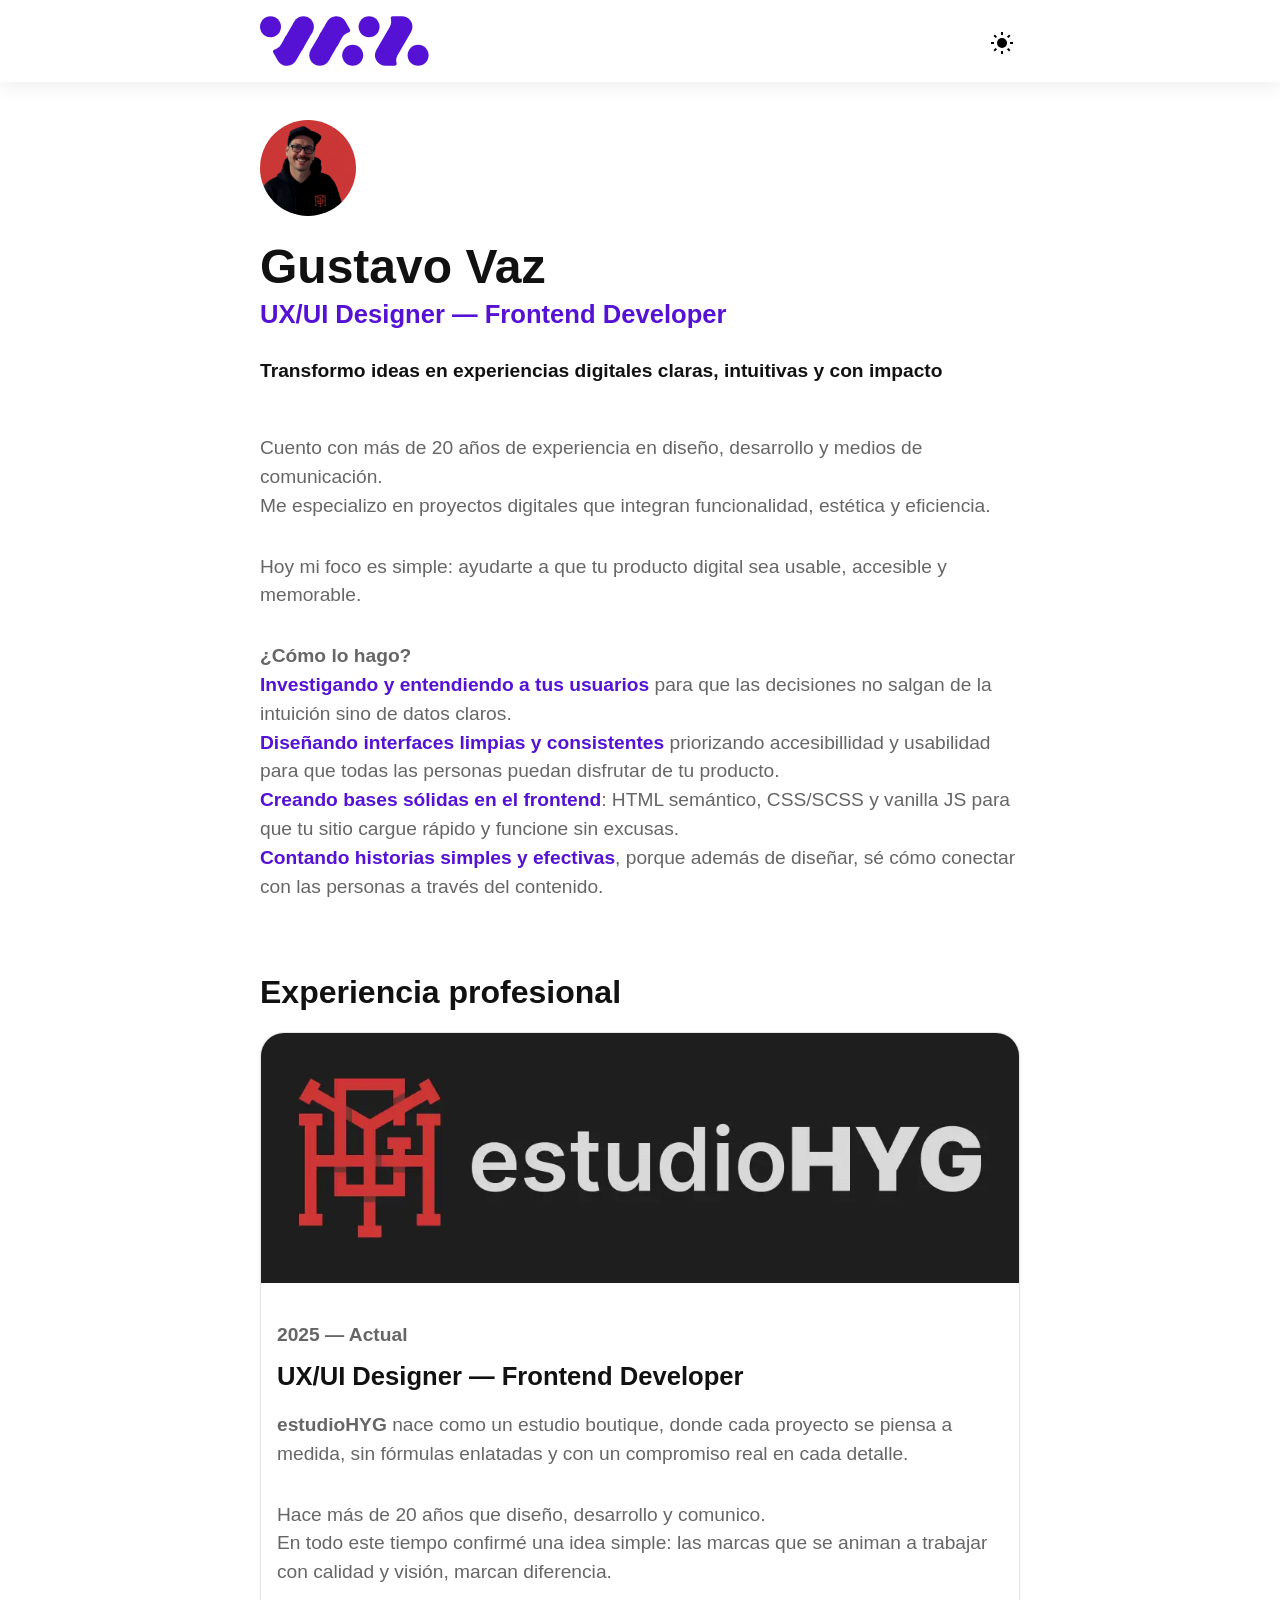
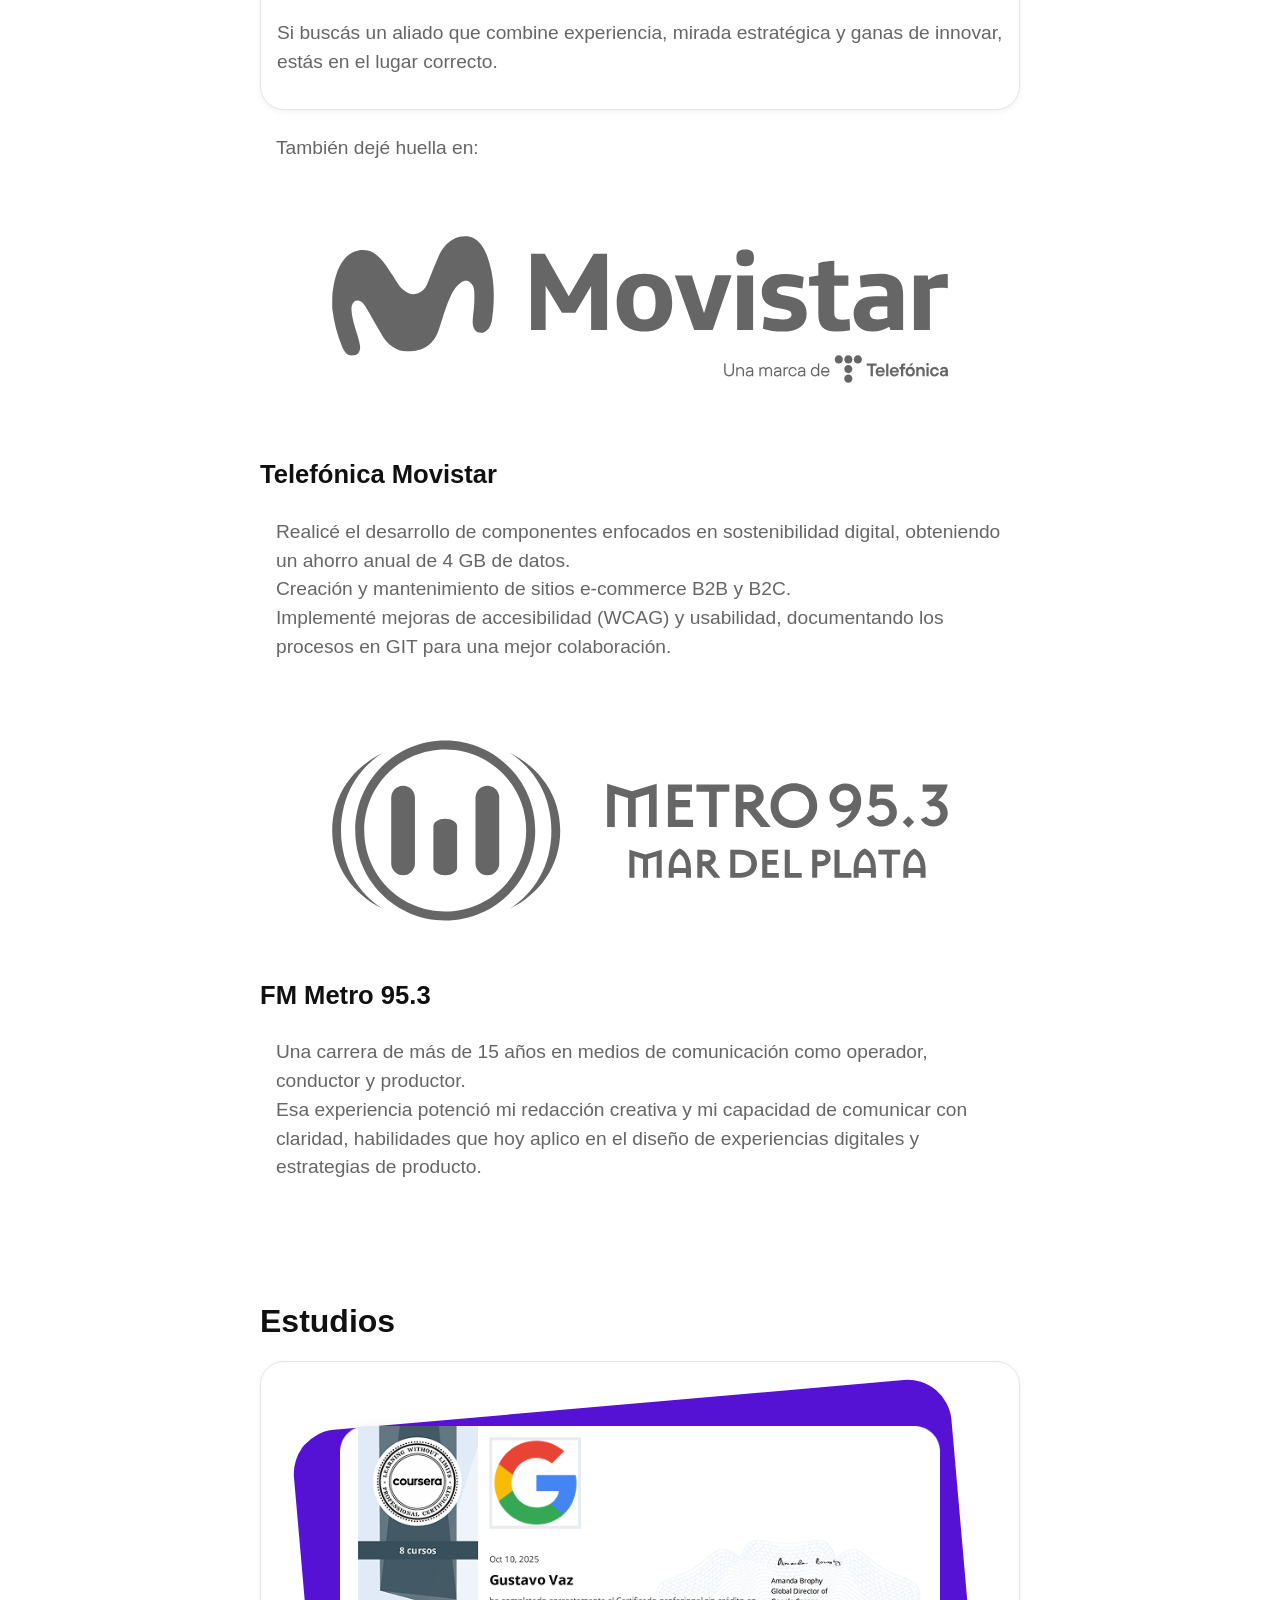
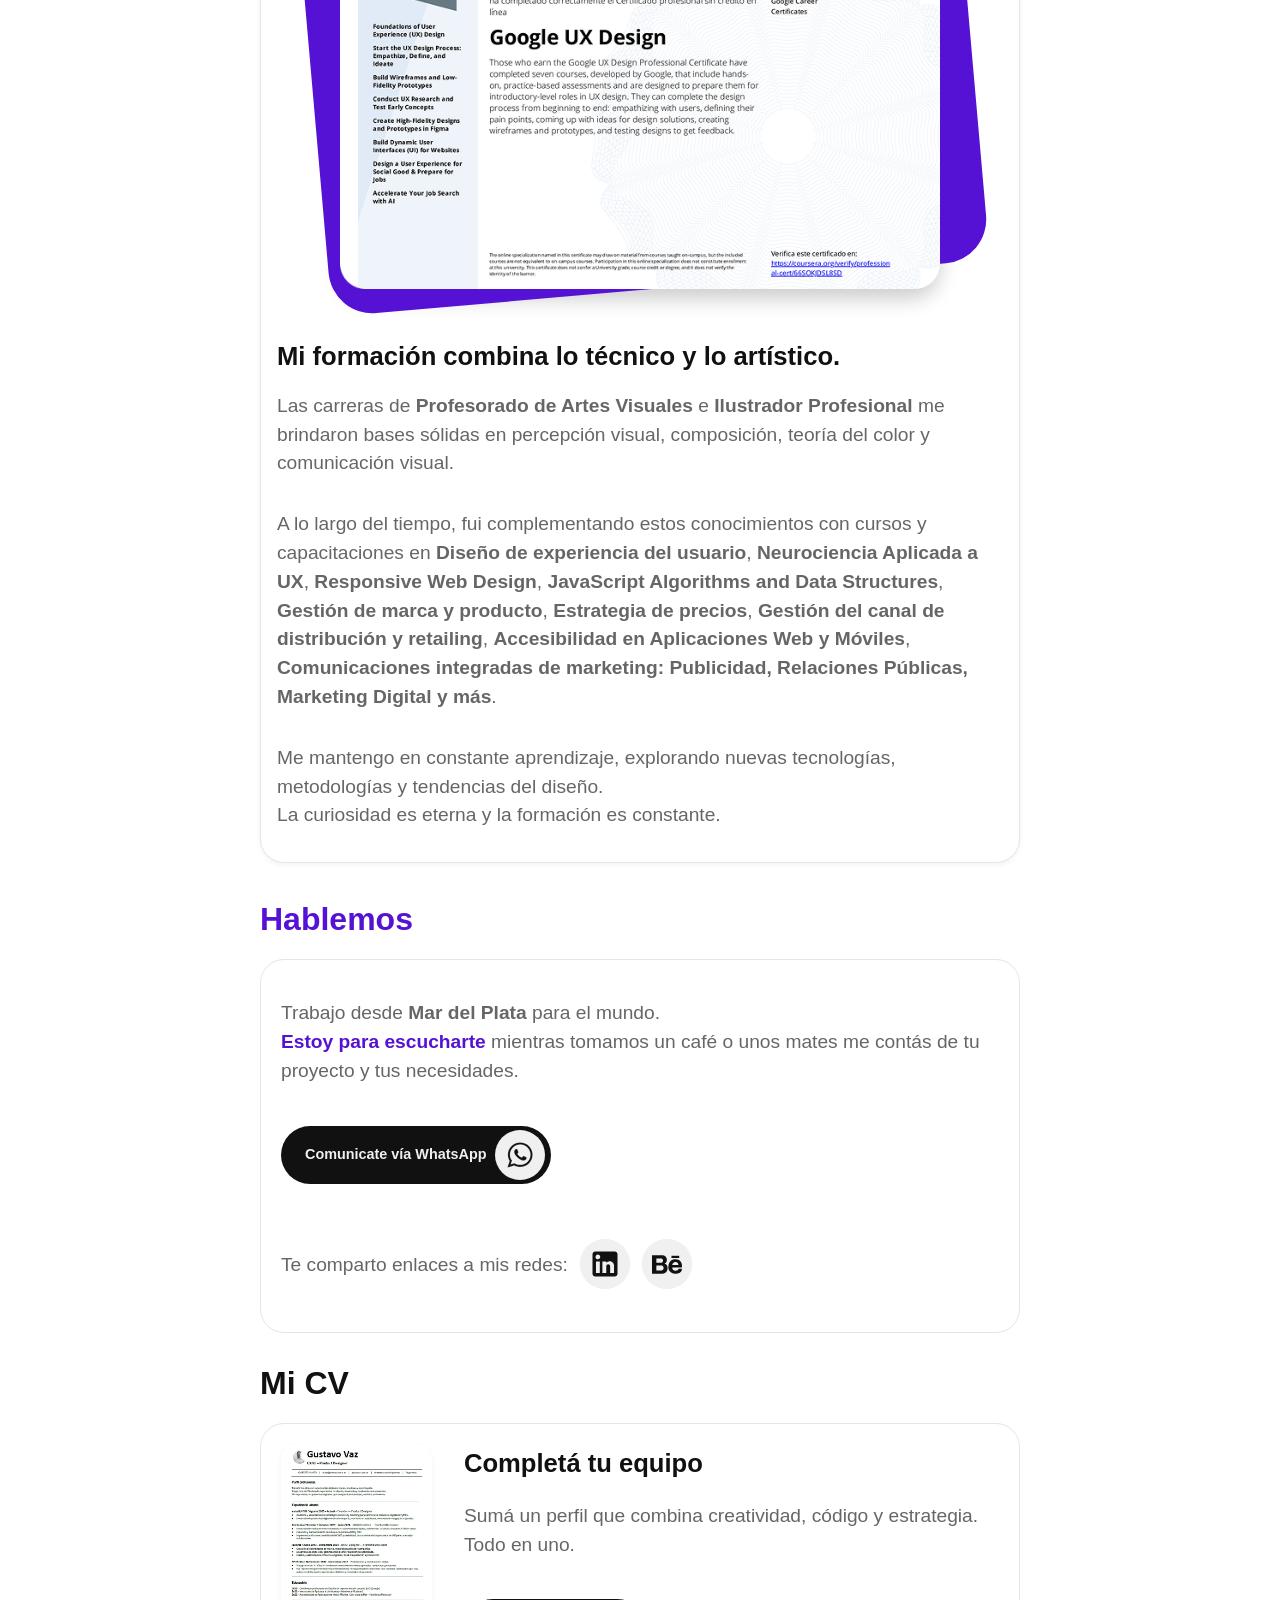
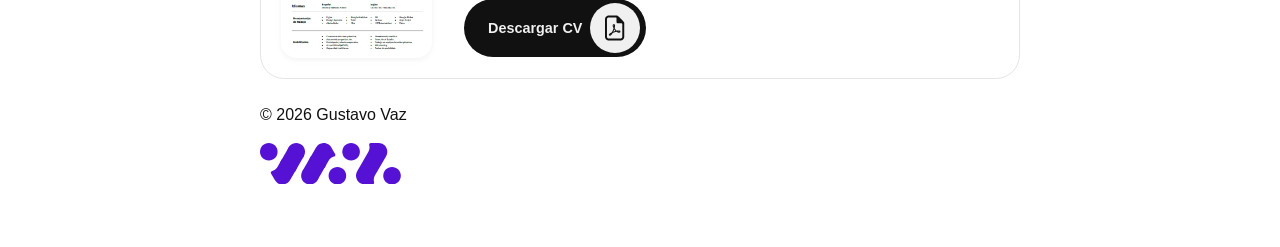
==== commit d2598937: "initial commit" ====
--- a/index.html
+++ b/index.html
@@ -2,70 +2,522 @@
 <html lang="es">
 
 <head>
-
-  <!-- GOOGLE -->
-  <!-- Analytics -->
-  <script async src="https://www.googletagmanager.com/gtag/js?id=G-GGD5M8J3GZ"></script>
-  <script>
-    window.dataLayer = window.dataLayer || [];
-    function gtag(){dataLayer.push(arguments);}
-    gtag('js', new Date());
-
-    gtag('config', 'G-GGD5M8J3GZ');
-  </script>
-
-  <!-- Tag Manager -->
-  <script>(function(w,d,s,l,i){w[l]=w[l]||[];w[l].push({'gtm.start':
-  new Date().getTime(),event:'gtm.js'});var f=d.getElementsByTagName(s)[0],
-  j=d.createElement(s),dl=l!='dataLayer'?'&l='+l:'';j.async=true;j.src=
-  'https://www.googletagmanager.com/gtm.js?id='+i+dl;f.parentNode.insertBefore(j,f);
-  })(window,document,'script','dataLayer','GTM-TSRXMMMQ');</script>
-
-  <meta charset="UTF-8" />
-  <link rel="preload" as="image" href="assets/images/hero-images/bg-hero-home.svg" type="image/svg+xml">
-  <meta name="keywords"
-    content="Gustavo Vaz, diseñador UX/UI, frontend developer, accesibilidad web, diseño inclusivo, usabilidad, diseño de interfaces, experiencias digitales, desarrollo frontend, HTML CSS JavaScript, UX research, diseño responsive, UI escalable, A/B testing, pruebas de usabilidad, comunicación visual">
+  <script>(function (w, d, s, l, i) {
+      w[l] = w[l] || []; w[l].push({
+        'gtm.start':
+          new Date().getTime(), event: 'gtm.js'
+      }); var f = d.getElementsByTagName(s)[0],
+        j = d.createElement(s), dl = l != 'dataLayer' ? '&l=' + l : ''; j.async = true; j.src =
+          'https://www.googletagmanager.com/gtm.js?id=' + i + dl; f.parentNode.insertBefore(j, f);
+    })(window, document, 'script', 'dataLayer', 'GTM-TSRXMMMQ');</script>
+
+  <meta charset="UTF-8">
+  <meta name="viewport" content="width=device-width, initial-scale=1.0">
+
+  <title>Gustavo Vaz</title>
+
   <meta name="description"
     content="Soy Gustavo Vaz, diseñador UX/UI y frontend developer con foco en accesibilidad, usabilidad y comunicación visual. Diseño y desarrollo experiencias digitales intuitivas, inclusivas y funcionales que conectan con las personas y cumplen objetivos reales.">
-
   <meta property="og:title" content="Gustavo Vaz · UX/UI Designer & Frontend Developer" />
   <meta property="og:description"
     content="Diseño y desarrollo experiencias digitales accesibles, usables y funcionales con foco en las personas y sus necesidades." />
-  <meta name="image" property="og:image" content="https://javovaz.com.ar/OG__image.jpg" />
+  <meta name="image" property="og:image" content="/OG__image.jpg" />
   <meta property="og:url" content="https://javovaz.com.ar/" />
   <meta property="og:type" content="website" />
-
   <meta name="twitter:card" content="summary_large_image" />
   <meta name="twitter:title" content="Gustavo Vaz · UX/UI & Frontend Developer" />
   <meta name="twitter:description"
     content="Diseño experiencias digitales accesibles, funcionales y centradas en el usuario." />
   <meta name="twitter:image" content="https://javovaz.com.ar/OG__image.jpg" />
 
-  <meta name="viewport" content="width=device-width, initial-scale=1, shrink-to-fit=no" />
-
-  <meta http-equiv="Cache-Control" content="no-cache, no-store, must-revalidate">
-  <meta http-equiv="Pragma" content="no-cache">
-  <meta http-equiv="Expires" content="0">
-
-  <title>javovaz</title>
-
-  <link rel="stylesheet" href="assets/css/bootstrap.min.css" media="print" onload="this.onload=null;this.media='all';">
-  <link rel="stylesheet" href="assets/css/boxicons.min.css" media="print" onload="this.onload=null;this.media='all';">
-
-  <link rel="stylesheet" href="assets/css/critical.css">
-
-  <link rel="stylesheet" href="assets/css/helpers.css">
-  <link rel="stylesheet" href="assets/css/layout.css">
-  <link rel="stylesheet" href="assets/css/custom-styles.css">
-  <link rel="stylesheet" href="assets/css/custom-main-copy.css">
-  <link rel="stylesheet" href="assets/css/main-switch-mode.css">
-  <link rel="stylesheet" href="assets/css/section-footer.css">
-  <link rel="stylesheet" href="assets/css/section-sticky-scroll.css" media="print"
-    onload="this.onload=null;this.media='all';">
-  <link rel="stylesheet" href="assets/css/custom-tabs.css" media="print" onload="this.onload=null;this.media='all';">
-  <link rel="stylesheet" href="assets/css/timeline.css" media="print" onload="this.onload=null;this.media='all';">
-  <link rel="stylesheet" href="assets/css/main-cards.css" media="print" onload="this.onload=null;this.media='all';">
-  <link rel="stylesheet" href="assets/css/main-contacto.css" media="print" onload="this.onload=null;this.media='all';">
+  <style>
+
+:root {
+  --bg: #fff;
+  --bg-CTA-reverse: #111;
+  --text-secondary: #666;
+  --text: #111;
+  --text-reverse: #f0f0f0;
+  --accent-color: #5512D4;
+  --bg-CTA: #f0f0f0;
+  --card-bg: #fff;
+  --border: #e5e5e5;
+  --shadow: rgba(0, 0, 0, 0.05);
+  --shadow-navbar: rgba(0, 0, 0, 0.05);
+  --radius-image: 16px;
+  --radius-card: 24px;
+  --radius-btn: 40px;
+  --space: 1.5rem;
+  --space-y: 0 0 2rem
+}
+
+.dark-mode {
+  --bg: #1a1a1a;
+  --bg-CTA: #111;
+  --bg-CTA-reverse: #f0f0f0;
+  --text: #f0f0f0;
+  --text-reverse: #111;
+  --accent-color: #B6DA23;
+  --text-secondary: #bbb;
+  --card-bg: #2b2b2b;
+  --border: #444;
+  --shadow: rgba(0, 0, 0, 0.4);
+  --shadow-navbar: rgba(150, 150, 150, 0.05)
+}
+
+body {
+  font-family: -apple-system, BlinkMacSystemFont, "Segoe UI", Roboto, sans-serif;
+  margin: 6rem auto 2rem;
+  padding: var(--space);
+  background: var(--bg);
+  color: var(--text);
+  max-width: 760px;
+  transition: background .3s, color .3s;
+  line-height: 1.5
+}
+
+h3 {
+  color: var(--text);
+  font-size: 1.6rem;
+  margin: -16px 0 24px 0
+}
+
+a {
+  text-decoration: none
+}
+
+ul {
+  color: var(--text-secondary);
+  padding: 0 2rem 0 3rem;
+  margin: 0 0 2rem 0;
+  font-size: 1.2rem;
+  font-weight: 400
+}
+
+.accent-color {
+  color: var(--accent-color)
+}
+
+.btn {
+  border-radius: var(--radius-btn);
+  padding: 16px 40px
+}
+
+.btn-icon {
+  border-radius: var(--radius-btn);
+  padding: 4px 6px 4px 24px
+}
+
+.btn-container {
+  margin: 4rem 0;
+  display: flex;
+  justify-content: center
+}
+
+.link-btn,
+.primary-btn,
+.secondary-btn {
+  display: inline-block;
+  font-size: .9rem;
+  text-decoration: none;
+  cursor: pointer;
+  border: none
+}
+
+.primary-btn {
+  background: var(--bg-CTA-reverse);
+  color: var(--text-reverse)
+}
+
+.primary-btn:hover {
+  background: var(--bg-CTA);
+  color: var(--text)
+}
+
+.secondary-btn {
+  width: fit-content;
+  background: var(--bg-CTA-reverse);
+  color: var(--text-reverse);
+  font-weight: 700;
+  display: flex;
+  align-items: center;
+  gap: 8px
+}
+
+.secondary-btn:hover {
+  background: var(--bg-CTA);
+  color: var(--text)
+}
+
+.link-btn {
+  width: fit-content;
+  background: var(--bg-CTA);
+  color: var(--text);
+  display: flex;
+  align-items: center;
+  gap: 8px
+}
+
+.link-btn:hover {
+  background: var(--bg-CTA-reverse);
+  color: var(--text-reverse)
+}
+
+.navbar {
+  position: fixed;
+  top: 0;
+  left: 0;
+  right: 0;
+  background: var(--bg);
+  z-index: 1000;
+  transition: background .3s ease;
+  box-shadow: 0 8px 16px var(--shadow-navbar)
+}
+
+.navbar .container {
+  max-width: 760px;
+  margin: 0 auto;
+  padding: 1rem;
+  display: flex;
+  justify-content: space-between;
+  align-items: center
+}
+
+.navbar.scrolled .profile-pic {
+  width: 50px;
+  height: 50px
+}
+
+.menu-logo {
+  display: flex;
+  justify-content: center;
+  margin: 0 0 2rem 0;
+}
+
+.navbar.scrolled .profile-logo {
+  height: 24px;
+  width: auto;
+  transition: width .3s ease, height .3s ease
+}
+
+#theme-toggle {
+  position: relative;
+  right: 0;
+  top: 4px;
+  border: none;
+  background: 0 0;
+  font-size: 1.2rem;
+  cursor: pointer
+}
+
+.profile-pic {
+  width: 80px;
+  height: 80px;
+  border-radius: 50%;
+  transition: width .3s ease, height .3s ease
+}
+
+.profile {
+  text-align: left;
+  margin-bottom: 2.5rem;
+  position: relative
+}
+
+.profile-pic {
+  border-radius: 50%;
+  width: 96px;
+  height: 96px
+}
+
+.profile-logo {
+  height: 50px;
+  width: auto;
+  transition: width .3s ease, height .3s ease
+}
+
+.profile h1 {
+  margin: .5rem 0 3rem;
+  font-size: 1.2rem
+}
+
+.profile h2 {
+  margin: .5rem 0;
+  font-size: 3rem
+}
+
+.profile p {
+  color: var(--text-secondary);
+  padding: 0;
+  margin: 0 0 2rem 0;
+  font-size: 1.2rem;
+  font-weight: 400
+}
+
+.flex-content {
+  display: flex;
+  flex-direction: column;
+  gap: 2rem
+}
+
+.flex-content img {
+  width: 100%;
+  height: fit-content;
+  display: block;
+  border-radius: var(--radius-image)
+}
+
+.flex-content-shadow {
+  box-shadow: 0 2px 6px var(--shadow);
+}
+
+.brand-container {
+  margin: 0 0 3rem 0;
+  display: flex;
+  flex-wrap: wrap;
+  justify-content: space-evenly;
+  gap: 16px
+}
+
+.brand-container svg {
+  min-width: 240px;
+  width: 90%;
+  height: auto
+}
+
+.products {
+  margin-bottom: 2rem
+}
+
+.products h2,
+h2 {
+  margin-bottom: 1rem;
+  font-size: 1.6rem
+}
+
+.section-header {
+  display: flex;
+  justify-content: space-between;
+  align-items: center
+}
+
+.product-card {
+  background: var(--card-bg);
+  border: 1px solid var(--border);
+  border-radius: var(--radius-card);
+  overflow: hidden;
+  box-shadow: 0 2px 6px var(--shadow);
+  margin-bottom: 1.5rem;
+  padding: 0;
+}
+
+.product-card img {
+  margin: 0;
+  width: 100%;
+  display: block
+}
+
+.product-title {
+  padding: 0 0 0 1rem;
+  margin: 2rem 0 1rem 0;
+  font-size: 1.6rem;
+  font-weight: 700
+}
+
+.product-description {
+  color: var(--text-secondary);
+  padding: 0 1rem 0 1rem;
+  margin: 0 0 2rem 0;
+  font-size: 1.2rem;
+  font-weight: 400
+}
+
+.product-description-speed {
+  color: var(--text-secondary);
+  padding: 0 1rem 0 1rem;
+  margin: 0 0 2rem 0;
+  font-size: 1rem;
+  font-weight: 400;
+  text-align: center;
+}
+
+.work-dates {
+  color: var(--text-secondary);
+  padding: 0 1rem 0 1rem;
+  margin: 2.4rem 0 -1.6rem 0;
+  font-size: 1.2rem;
+  font-weight: 400
+}
+
+.product-link {
+  width: fit-content;
+  margin: 32px 0 16px 16px;
+  text-decoration: none;
+  color: var(--text-secondary);
+  display: flex;
+  align-items: center;
+  background-color: var(--bg-CTA);
+  gap: 8px
+}
+
+.product-link:hover {
+  color: var(--text-reverse);
+  background-color: var(--bg-CTA-reverse)
+}
+
+.product-link-highlighted {
+  width: fit-content;
+  margin: 32px 0 16px 16px;
+  text-decoration: none;
+  color: var(--accent-color);
+  font-weight: 700;
+  display: flex;
+  align-items: center;
+  background-color: var(--bg-CTA);
+  gap: 8px
+}
+
+.product-link-highlighted:hover {
+  color: var(--text-reverse);
+  background-color: var(--accent-color)
+}
+
+.info-card {
+  border: 1px solid var(--border);
+  border-radius: var(--radius-card);
+  padding: 1.25rem;
+  margin-bottom: 1.5rem;
+  background: var(--card-bg)
+}
+
+.info-card h3 {
+  margin: 0 0 .25rem
+}
+
+.info-card h4 {
+  margin: .25rem 0 .75rem;
+  font-size: 1rem
+}
+
+.info-card p {
+  color: var(--text-secondary);
+  font-size: 1.2rem;
+  margin-bottom: 1rem
+}
+
+.social-links {
+  display: flex;
+  flex-wrap: wrap;
+  align-items: center;
+  gap: .75rem;
+  margin: 3rem 0 1rem
+}
+
+.social-icon-wrapper .bg {
+  fill: var(--text-reverse);
+  transition: fill .3s ease
+}
+
+.social-icon-wrapper .icon {
+  fill: var(--text);
+  transition: fill .3s ease
+}
+
+.social-icon-wrapper:hover .bg {
+  fill: var(--text)
+}
+
+.social-icon-wrapper:hover .icon {
+  fill: var(--text-reverse)
+}
+
+.link-featured {
+  width: fit-content !important;
+  padding: 0 24px
+}
+
+.social-links a {
+  width: 50px;
+  height: 50px;
+  color: var(--text);
+  font-size: 1.1rem;
+  background-color: var(--bg-CTA);
+  border-radius: 50px;
+  display: flex;
+  align-items: center;
+  justify-content: center
+}
+
+.social-links a:hover {
+  color: var(--text-reverse);
+  background-color: var(--bg-CTA-reverse)
+}
+
+.logo-footer {
+  width: 141px;
+  height: auto
+}
+
+.certificate-container {
+  position: relative;
+  width: 100%;
+  max-width: 600px;
+  margin: 4rem auto 3rem;
+}
+
+.certificate-container::before {
+  content: "";
+  position: absolute;
+  top: 0;
+  left: 0;
+  width: 100%;
+  height: 95%;
+  z-index: -1;
+  background: var(--accent-color);
+  border-radius: 40px;
+  transform: rotate(-5deg) scale(1.1);
+  transform-origin: center center;
+}
+
+.certificate-image {
+  width: 100%;
+  height: auto;
+  display: block;
+}
+
+.certificate-container::after {
+  content: "";
+  position: absolute;
+  top: 0;
+  left: 0;
+  width: 100%;
+  height: 100%;
+  border-radius: 30px;
+  box-shadow: 0 10px 20px rgba(0, 0, 0, 0.2);
+  z-index: -2;
+}
+
+.sticky {
+  position: sticky;
+}
+
+@media (min-width:800px) {
+
+  .products h2,
+  h2 {
+    margin-bottom: 1rem;
+    font-size: 2rem
+  }
+
+  .flex-content {
+    flex-direction: row
+  }
+
+  .flex-content img {
+    max-width: 151px;
+    height: auto
+  }
+}
+  </style>
 
   <script type="application/ld+json">
 {
@@ -74,7 +526,7 @@
 
   "name": "Gustavo Vaz",
   "url": "https://javovaz.com.ar",
-  "image": "https://javovaz.com.ar/assets/images/avatar-images/gustavo.vaz.webp",
+  "image": "https://javovaz.com.ar/assets/images/gustavo.vaz.webp",
 
   "jobTitle": "UX/UI Designer & Frontend Developer",
   "description": "Diseñador UX/UI y frontend developer con foco en accesibilidad, usabilidad y comunicación visual. Diseño experiencias digitales centradas en las personas.",
@@ -86,27 +538,11 @@
 
   "worksFor": {
     "@type": "Organization",
-    "name": "Freelance / Telefónica Movistar"
+    "name": "Freelance / estudioHYG"
   },
 
-  "hasOccupation": {
-    "@type": "Occupation",
-    "name": "Diseñador UX/UI",
-    "description": "Especialista en diseño de experiencia e interfaces de usuario con enfoque en accesibilidad, usabilidad y desarrollo frontend.",
-    "skills": [
-      "UX Research",
-      "UI Design",
-      "HTML",
-      "CSS",
-      "JavaScript",
-      "Accesibilidad Web",
-      "Prototipado",
-      "Diseño responsivo",
-      "Testing A/B"
-    ]
-  },
-
   "knowsAbout": [
+    "UX Research",
     "UX Design",
     "UI Design",
     "Frontend Development",
@@ -115,7 +551,9 @@
     "CSS",
     "JavaScript",
     "Diseño Responsivo",
-    "Usabilidad"
+    "Usabilidad",
+    "Prototipado",
+    "Testing A/B"
   ],
 
   "address": {
@@ -126,700 +564,487 @@
 }
   </script>
 
-  <!-- favicon -->
-  <link rel="shortcut icon" href="./assets/images/favicon.ico" type="image/x-icon">
+  <link rel="shortcut icon" href="/assets/images/favicon.ico" type="image/x-icon">
   <link rel="apple-touch-icon" sizes="180x180" href="apple-touch-icon.png">
   <link rel="icon" type="image/png" sizes="32x32" href="favicon-32x32.png">
   <link rel="icon" type="image/png" sizes="16x16" href="favicon-16x16.png">
 
 </head>
 
-<body>
-
-  <noscript><iframe src="https://www.googletagmanager.com/ns.html?id=GTM-TSRXMMMQ"
-  height="0" width="0" style="display:none;visibility:hidden"></iframe></noscript>
-
-  <nav class="JVVZ__navbar" aria-label="navigation bar">
+<body class="light-mode">
+  <nav class="navbar">
     <div class="container">
-      <div class="nav-start">
-        <a class="logo" href="#top" aria-label="Ir a inicio">
-          <svg class="svg-logo" viewBox="0 0 632 179" fill="none" xmlns="http://www.w3.org/2000/svg">
-            <path fill-rule="evenodd" clip-rule="evenodd"
-              d="M617.487 148.074C599.083 152.783 608.226 174.091 621.647 171.147C637.265 167.694 632.399 144.189 617.487 148.074Z"
-              fill="var(--color-primary-logo)" />
-            <path fill-rule="evenodd" clip-rule="evenodd"
-              d="M58.8868 113.423L59.7502 158.394L26.1596 146.779C29.1812 141.089 47.1929 130.062 47.7815 123.548L58.8868 113.423ZM531.823 70.6504C526.644 75.3593 520.326 80.1468 516.245 85.0519C514.675 86.9355 512.831 89.9179 510.28 93.9597C504.825 98.5902 503.216 103.888 499.371 110.559C497.487 113.266 490.149 121.586 488.383 124.136C483.086 131.867 482.811 132.142 481.32 134.496C476.964 136.38 472.765 143.09 469.94 145.641C467.232 148.152 465.113 148.309 462.209 150.428C457.775 153.685 455.656 159.336 460.208 164.084C465.623 169.656 484.459 167.89 492.974 168.322C503.216 168.832 512.831 169.852 523.347 170.441C528.998 170.755 550.777 168.714 553.995 170.559C573.105 172.403 583.23 167.576 580.64 156.118C579.423 144.581 563.727 149.486 554.858 153.371C550.149 152.508 530.568 153.214 524.485 153.803C515.774 154.627 499.332 147.406 492.582 148.662C493.877 145.994 503.884 135.869 506.905 132.809C508.279 131.396 510.594 127.982 513.341 123.626C516.441 118.682 520.13 112.482 523.661 106.517C525.192 103.888 526.722 101.337 528.135 98.9434C530.293 95.3332 532.726 93.6458 534.256 91.2521C535.316 89.6039 537.592 86.033 538.181 85.3266C540.064 83.0899 543.674 81.8734 547.402 79.1265C553.131 74.9277 558.468 69.7871 559.646 63.7831C561.411 60.8008 561.451 57.1121 558.351 53.8551C553.014 48.2043 534.178 49.8132 525.663 49.2638C515.46 48.636 505.846 47.498 495.329 46.7916C489.639 46.3992 467.86 48.2043 464.681 46.3207C455.734 45.3397 448.75 45.8891 444.08 47.8904C442.51 47.3803 440.705 47.341 438.704 47.9689C432.033 47.8904 420.731 72.4162 413.668 77.6746C412.412 73.5542 409.037 69.0415 406.722 65.8237C403.857 61.7426 402.641 58.721 400.012 54.4437C395.342 47.6942 390.633 45.4574 387.141 46.1245C386.866 46.0461 386.591 45.9676 386.277 45.9283C375.211 42.4359 373.445 58.7603 373.445 68.4529C370.777 72.4162 363.557 90.6242 361.634 96.4712C358.926 104.751 345.702 116.916 344.132 123.587C342.17 121.35 336.951 108.126 335.342 104.162C332.477 97.0206 329.299 91.9977 326.16 85.719C322 77.3606 322.471 53.031 307.284 53.031C305.322 53.2665 303.753 53.9336 302.576 54.8754C297.317 56.2488 297.867 60.3691 293.746 63.7831C290.215 66.7262 287.075 70.4149 283.7 73.2795C281.542 75.1239 280.522 75.4378 278.324 77.6353C276.362 79.5974 275.891 81.0886 273.576 82.6582C272.203 81.7557 257.566 64.9211 255.682 62.4882C253.563 59.7413 254.544 55.2678 250.149 53.0703C248.658 51.3829 246.421 50.2056 243.478 49.617C232.373 46.1245 230.607 62.4489 230.607 72.1415C227.939 76.1049 220.718 94.3129 218.795 100.16C216.088 108.479 202.863 120.644 201.294 127.315C199.371 125.078 194.112 111.815 192.504 107.851C189.639 100.709 186.46 95.7256 183.321 89.4077C179.515 81.7949 179.593 60.8793 168.095 57.2691C168.488 50.9512 163.661 45.3397 156.872 47.5372C150.201 47.4587 138.9 71.9846 131.836 77.2429C130.581 73.1226 127.206 68.6098 124.891 65.392C122.026 61.3109 120.81 58.2894 118.181 54.012C110.45 42.789 102.641 44.0055 100.326 50.2841C98.3636 51.9715 96.5585 54.0905 95.1851 56.2096C86.9836 65.8629 81.2544 72.534 73.0137 81.9911L72.0719 49.7347C72.0719 40.5915 68.501 24.6988 59.24 24.6988C58.8868 24.6988 58.4944 24.738 58.1413 24.7773C49.2335 25.5228 26.7874 30.5065 27.4545 45.0258C29.2596 56.288 44.2498 52.6386 48.6841 45.3397C50.2537 43.6131 52.0196 42.3966 53.7855 41.4941C54.1779 42.6321 54.5311 43.7308 54.7273 44.6334C56.2577 52.2854 55.0804 86.9748 57.6311 92.2724C55.5121 95.4117 55.0019 94.1167 52.4513 96.0788C51.3525 96.9028 49.8613 99.1003 48.4879 100.435C45.5055 103.417 42.484 105.968 39.5409 108.871C37.5396 110.873 34.361 115.699 31.8103 118.446C29.2204 121.193 25.0608 123.979 22.8633 126.216C18.3505 130.807 10.8554 140.108 5.98952 143.365C-2.56509 149.055 -2.60433 160.945 10.1099 160.945H14.5834V162.24H18.4683C19.881 162.24 19.8417 162.75 21.019 163.535L33.1053 166.478L49.1157 172.285C50.136 174.012 55.2374 174.522 57.6311 175.072C62.3401 176.249 62.1831 177.348 65.2832 178.329C71.915 180.448 76.2315 175.66 76.2315 168.675V157.766L75.4467 100.631C84.433 91.3698 92.8306 82.462 104.054 70.8858L106.094 69.0415C107.193 70.2972 108.449 71.5137 109.861 72.7694L121.281 91.2521C116.179 96.4319 111.078 108.871 108.252 116.053C106.918 119.467 104.407 125.941 102.798 128.728C101.071 131.867 97.1864 137.204 95.8914 140.461C94.4003 144.189 95.8129 143.718 92.9091 147.21C91.5356 148.898 90.1622 151.331 89.8875 153.371C88.985 159.336 93.1838 163.064 98.5991 162.946C107.271 162.75 106.644 161.141 115.355 162.122C117.945 162.397 128.933 163.221 131.169 162.75C132.464 164.673 134.073 163.456 136.82 164.045C138.821 164.476 140.391 165.379 142.785 164.83L144.668 164.437C146.199 166.674 151.614 165.811 154.361 166.203C157.304 166.595 160.012 168.361 163.74 167.576C180.26 164.045 162.288 139.401 160.286 130.219C158.364 121.115 156.284 118.76 151.379 111.383C148.082 106.399 143.766 97.7661 140.627 93.7243C141.529 93.1749 145.61 88.2305 147.258 86.6608C151.771 82.3443 154.832 75.1631 157.971 70.9251C159.031 73.7897 160.914 76.3796 163.19 77.91C167.899 84.9342 169.901 98.551 174.335 107.38C178.494 115.699 183.282 131.435 187.834 138.224C187.834 142.972 188.226 143.247 189.482 146.857C190.698 150.35 189.953 152.312 190.738 155.843C191.954 161.219 196.271 165.457 202.471 163.142C209.731 160.435 215.656 142.462 219.462 134.849C224.054 125.706 228.841 117.269 233.589 107.89C236.179 102.828 243.007 82.0304 246.029 79.8329C246.186 79.5189 246.382 79.1657 246.578 78.8518C252.229 85.3659 258.9 91.6837 261.725 97.0598C258.508 100.748 254.348 106.831 251.091 110.049C246.814 114.208 243.753 117.975 240.064 122.645C236.925 126.609 233.707 132.416 230.685 136.929C228.252 140.578 221.974 147.563 222.955 152.782C224.485 160.67 230.293 160.278 239.122 160.278C247.01 160.278 254.897 160.278 262.746 160.278C277.775 160.278 294.217 160.788 310.031 160.788H315.682C322.118 160.788 326.474 157.805 326.474 151.527C326.474 145.052 310.267 128.531 306.068 123.665C302.772 119.82 298.259 114.287 295.473 110.088C292.804 106.125 286.683 100.945 284.368 96.5497C286.761 94.9408 297.67 84.2671 300.221 81.5987C301.948 79.8328 304.498 77.9493 306.931 75.7518C311.012 83.0506 313.053 95.4509 317.173 103.692C321.333 112.011 326.12 127.707 330.633 134.535C330.633 139.283 331.065 139.519 332.32 143.129C333.498 146.622 332.791 148.623 333.576 152.155C334.753 157.531 339.109 161.73 345.309 159.454C352.569 156.746 358.494 138.773 362.301 131.161C366.892 121.978 371.68 113.58 376.428 104.162C378.978 99.1003 385.846 78.3417 388.828 76.1442C389.534 74.8492 390.201 73.6327 390.79 72.4162C391.104 72.6517 391.379 72.9264 391.693 73.2011L403.112 91.6837C398.01 96.9028 392.909 109.303 390.084 116.484C388.75 119.898 386.238 126.373 384.629 129.159C382.903 132.299 379.018 137.635 377.723 140.892C376.232 144.62 377.644 144.149 374.74 147.642C373.367 149.329 371.993 151.762 371.68 153.803C370.816 159.767 375.015 163.495 380.43 163.378C389.103 163.181 388.475 161.573 397.186 162.554C399.776 162.828 410.764 163.652 413.001 163.181C414.296 165.104 415.905 163.888 418.651 164.476C420.653 164.908 422.222 165.811 424.616 165.3L426.5 164.869C428.03 167.106 433.445 166.242 436.192 166.635C439.135 167.027 441.843 168.793 445.571 168.008C462.052 164.476 444.119 139.833 442.118 130.65C440.195 121.546 438.115 119.192 433.21 111.815C429.914 106.831 425.597 98.1978 422.458 94.1559C423.36 93.6066 427.441 88.6621 429.09 87.0925C434.623 81.7949 437.997 72.2593 441.882 68.963C442.746 68.5313 443.53 68.0604 444.237 67.5111C449.888 68.5706 458.05 65.8629 463.583 63.5085C468.292 64.411 487.873 63.9401 493.995 63.43C502.706 62.6844 519.07 70.101 525.819 68.9238C528.174 70.4542 530.058 70.8073 531.823 70.6504ZM47.1929 0.290654C34.6749 3.50844 40.9143 18.0277 50.0575 16.0264C60.6919 13.672 57.3957 -2.33852 47.1929 0.290654ZM112.02 143.875C115.983 141.873 126.657 113.737 129.874 107.851C132.464 113.306 137.723 120.997 141.176 126.373C144.08 130.925 144.551 129.944 146.042 137.243C147.141 142.619 148.475 144.149 150.358 148.113L112.02 143.875ZM273.184 139.951C285.113 139.951 285.113 122.606 273.184 122.606C261.254 122.606 261.254 139.951 273.184 139.951ZM393.851 144.306C397.814 142.305 408.449 114.169 411.706 108.283C414.296 113.737 419.554 121.429 423.007 126.805C425.911 131.357 426.382 130.376 427.873 137.675C428.972 143.051 430.306 144.581 432.19 148.544L393.851 144.306ZM273.576 110.912L299.75 143.443L247.873 142.776C250.738 137.321 255.368 129.983 259.999 126.138C264.668 122.253 268.906 114.051 273.576 110.912Z"
-              fill="var(--color-secondary-logo)" />
+      <svg class="profile-logo" viewBox="0 0 510 151" fill="none"
+        xmlns="http://www.w3.org/2000/svg">
+        <path fill-rule="evenodd" clip-rule="evenodd"
+          d="M31.7739 64.2014C14.2241 64.2014 0 49.9728 0 32.423C0 14.8777 14.2241 0.64917 31.7739 0.64917C49.3236 0.64917 63.5522 14.8777 63.5522 32.423C63.5522 49.9728 49.3236 64.2014 31.7739 64.2014Z"
+          fill="var(--accent-color)" />
+        <path fill-rule="evenodd" clip-rule="evenodd"
+          d="M131.068 64.2014C113.519 64.2014 99.2944 49.9728 99.2944 32.423C99.2944 14.8777 113.519 0.64917 131.068 0.64917C148.618 0.64917 162.847 14.8777 162.847 32.423C162.847 49.9728 148.618 64.2014 131.068 64.2014Z"
+          fill="var(--accent-color)" />
+        <path d="M103.555 16.6076L158.586 48.2417L126.952 103.271L71.9216 71.6372L103.555 16.6076Z"
+          fill="var(--accent-color)" />
+        <path fill-rule="evenodd" clip-rule="evenodd"
+          d="M63.0533 87.1263C61.6915 88.7621 56.8648 97.9168 44.2092 101.476C40.0386 102.591 37.5983 106.595 39.8858 110.577L53.611 134.392C55.9794 138.679 59.2962 142.198 63.1522 144.881C68.6216 148.71 75.3314 150.849 82.5131 150.589C93.8699 150.171 103.618 143.843 108.903 134.67L133.657 91.6025L78.6256 59.9724L63.0533 87.1263Z"
+          fill="var(--accent-color)" />
+        <path fill-rule="evenodd" clip-rule="evenodd"
+          d="M279.92 87.0183C297.465 87.0183 311.694 101.247 311.694 118.797C311.694 136.342 297.465 150.571 279.92 150.571C262.37 150.571 248.142 136.342 248.142 118.797C248.142 101.247 262.37 87.0183 279.92 87.0183Z"
+          fill="var(--accent-color)" />
+        <path fill-rule="evenodd" clip-rule="evenodd"
+          d="M180.621 87.0183C198.171 87.0183 212.399 101.247 212.399 118.797C212.399 136.342 198.171 150.571 180.621 150.571C163.076 150.571 148.847 136.342 148.847 118.797C148.847 101.247 163.076 87.0183 180.621 87.0183Z"
+          fill="var(--accent-color)" />
+        <path d="M208.137 134.612L153.107 102.978L184.741 47.9482L239.771 79.5823L208.137 134.612Z"
+          fill="var(--accent-color)" />
+        <path fill-rule="evenodd" clip-rule="evenodd"
+          d="M248.641 64.0935C250.002 62.4576 254.829 53.303 267.485 49.7436C271.655 48.6291 274.096 44.6247 271.808 40.6429L258.083 16.8282C255.71 12.5408 252.398 9.02185 248.542 6.33882C243.072 2.50978 236.362 0.37055 229.181 0.631212C217.824 1.04917 208.076 7.37698 202.791 16.5496L178.032 59.6173L233.064 91.2474L248.641 64.0935Z"
+          fill="var(--accent-color)" />
+        <path fill-rule="evenodd" clip-rule="evenodd"
+          d="M392.153 32.4321C392.89 30.4367 398.414 21.682 395.178 8.94103C394.059 4.77492 396.31 0.658252 400.903 0.653758H428.39C433.288 0.568369 437.994 1.67843 442.245 3.68284C448.29 6.50967 453.494 11.2555 456.851 17.6058C462.164 27.6548 461.548 39.2588 456.236 48.4179L456.24 48.4224L415.536 118.424C414.799 120.419 409.276 129.178 412.512 141.915C413.626 146.085 411.379 150.198 406.782 150.207H379.3C374.401 150.292 369.691 149.177 365.444 147.178C359.4 144.351 354.191 139.605 350.834 133.255C345.522 123.206 346.142 111.602 351.449 102.442V102.438L392.153 32.4321Z"
+          fill="var(--accent-color)" />
+        <path fill-rule="evenodd" clip-rule="evenodd"
+          d="M329.473 0.64917C347.018 0.64917 361.247 14.8777 361.247 32.423C361.247 49.9728 347.018 64.2014 329.473 64.2014C311.923 64.2014 297.694 49.9728 297.694 32.423C297.694 14.8777 311.923 0.64917 329.473 0.64917Z"
+          fill="var(--accent-color)" />
+        <path fill-rule="evenodd" clip-rule="evenodd"
+          d="M477.525 87.0183C495.07 87.0183 509.299 101.247 509.299 118.797C509.299 136.342 495.07 150.571 477.525 150.571C459.975 150.571 445.746 136.342 445.746 118.797C445.746 101.247 459.975 87.0183 477.525 87.0183Z"
+          fill="var(--accent-color)" />
+      </svg>
+      <button id="theme-toggle" aria-label="Activar modo oscuro">
+        <svg id="icon-sun" xmlns="http://www.w3.org/2000/svg" viewBox="0 0 24 24" width="24" height="24"
+          fill="currentColor">
+          <circle cx="12" cy="12" r="5" />
+          <g stroke="currentColor" stroke-width="2">
+            <line x1="12" y1="1" x2="12" y2="4" />
+            <line x1="12" y1="20" x2="12" y2="23" />
+            <line x1="4.22" y1="4.22" x2="6.34" y2="6.34" />
+            <line x1="17.66" y1="17.66" x2="19.78" y2="19.78" />
+            <line x1="1" y1="12" x2="4" y2="12" />
+            <line x1="20" y1="12" x2="23" y2="12" />
+            <line x1="4.22" y1="19.78" x2="6.34" y2="17.66" />
+            <line x1="17.66" y1="6.34" x2="19.78" y2="4.22" />
+          </g>
+        </svg>
+        <svg id="icon-moon" xmlns="http://www.w3.org/2000/svg" viewBox="0 0 24 24" width="24" height="24" fill="#fff"
+          style="display:none;">
+          <path d="M21 12.79A9 9 0 0111.21 3 7 7 0 1019 14.79 9.05 9.05 0 0121 12.79z" />
+        </svg>
+      </button>
+    </div>
+  </nav>
+
+  <header class="profile">
+    <img src="/assets/images/gustavo.vaz.webp" alt="Gustavo Vaz" class="profile-pic">
+    <h2>Gustavo Vaz</h2>
+    <h3 class="accent-color">UX/UI Designer — Frontend Developer</h3>
+    <h1>Transformo ideas en experiencias digitales claras, intuitivas y con impacto</h1>
+    <p>Cuento con más de 20 años de experiencia en diseño, desarrollo y medios de comunicación. <br>
+      Me especializo en proyectos digitales que integran funcionalidad, estética y eficiencia.</p>
+    <p>Hoy mi foco es simple: ayudarte a que tu producto digital sea usable, accesible y memorable.</p>
+    <p><b>¿Cómo lo hago?</b> <br> <strong class="accent-color">Investigando y entendiendo a tus usuarios</strong> para
+      que las decisiones no salgan de la intuición sino de datos claros. <br> <strong class="accent-color">Diseñando
+        interfaces limpias y consistentes</strong> priorizando accesibillidad y usabilidad para que todas las personas
+      puedan disfrutar de tu producto. <br> <strong class="accent-color">Creando bases sólidas en el frontend</strong>:
+      HTML semántico, CSS/SCSS y vanilla JS para que tu sitio cargue rápido y funcione sin excusas. <br> <strong
+        class="accent-color">Contando historias simples y efectivas</strong>, porque además de diseñar, sé cómo conectar
+      con las personas a través del contenido.</p>
+  </header>
+
+  <main>
+    <section class="products">
+      <div class="section-header">
+        <h2>Experiencia profesional</h2>
+      </div>
+      <div class="product-card-container">
+        <div class="product-card">
+          <img src="/assets/images/estudioHYG.webp" alt="Logo estudioHYG" loading="lazy">
+          <p class="work-dates">
+            <strong>2025 — Actual</strong>
+          </p>
+          <h3 class="product-title">UX/UI Designer — Frontend Developer</h3>
+          <p class="product-description">
+            <strong>estudioHYG</strong> nace como un estudio boutique, donde cada proyecto se piensa a medida, sin fórmulas enlatadas y con un compromiso real en cada detalle.
+          </p>
+          <p class="product-description">
+            Hace más de 20 años que diseño, desarrollo y comunico. <br>
+            En todo este tiempo confirmé una idea simple: las marcas que se animan a trabajar con calidad y visión,
+            marcan diferencia.
+          </p>
+          <p class="product-description">
+            Si buscás un aliado que combine experiencia, mirada estratégica y ganas de innovar, estás en el lugar
+            correcto. <br>
+          </p>
+        </div>
+      </div>
+      <p class="product-description">También dejé huella en:</p>
+      <div class="brand-container">
+        <svg width="230" height="77" viewBox="0 0 230 77" fill="none" xmlns="http://www.w3.org/2000/svg">
+          <path
+            d="M181.845 57.0119C182.599 57.0119 183.211 56.3958 183.211 55.6359C183.211 54.876 182.599 54.26 181.845 54.26C181.091 54.26 180.479 54.876 180.479 55.6359C180.479 56.3958 181.091 57.0119 181.845 57.0119Z"
+            fill="var(--text-secondary)" />
+          <path
+            d="M185.054 57.0119C185.808 57.0119 186.419 56.3959 186.419 55.636C186.419 54.8761 185.808 54.2601 185.054 54.2601C184.299 54.2601 183.688 54.8761 183.688 55.636C183.688 56.3959 184.299 57.0119 185.054 57.0119Z"
+            fill="var(--text-secondary)" />
+          <path
+            d="M188.254 57.0119C189.008 57.0119 189.62 56.3959 189.62 55.636C189.62 54.8761 189.008 54.2601 188.254 54.2601C187.499 54.2601 186.888 54.8761 186.888 55.636C186.888 56.3959 187.499 57.0119 188.254 57.0119Z"
+            fill="var(--text-secondary)" />
+          <path
+            d="M185.054 60.2359C185.808 60.2359 186.419 59.6199 186.419 58.86C186.419 58.1001 185.808 57.4841 185.054 57.4841C184.299 57.4841 183.688 58.1001 183.688 58.86C183.688 59.6199 184.299 60.2359 185.054 60.2359Z"
+            fill="var(--text-secondary)" />
+          <path
+            d="M185.054 63.46C185.808 63.46 186.419 62.844 186.419 62.0841C186.419 61.3242 185.808 60.7082 185.054 60.7082C184.299 60.7082 183.688 61.3242 183.688 62.0841C183.688 62.844 184.299 63.46 185.054 63.46Z"
+            fill="var(--text-secondary)" />
+          <path d="M192.521 57.7935H191.252V57.0282H194.581V57.7935H193.313V61.2944H192.529V57.7935H192.521Z"
+            fill="var(--text-secondary)" />
+          <path
+            d="M197.232 60.3825C197.167 60.6268 196.787 61.3595 195.81 61.3595C194.904 61.3595 194.234 60.6919 194.234 59.7475C194.234 58.8031 194.896 58.1354 195.81 58.1354C196.658 58.1354 197.321 58.8031 197.321 59.6905C197.321 59.78 197.313 59.8533 197.305 59.9103L197.297 59.9917H195.001C195.066 60.4232 195.39 60.7244 195.818 60.7244C196.173 60.7244 196.392 60.5209 196.456 60.3906H197.232V60.3825ZM196.569 59.4625C196.505 59.0636 196.246 58.7623 195.81 58.7623C195.349 58.7623 195.082 59.0636 194.994 59.4625H196.569Z"
+            fill="var(--text-secondary)" />
+          <path d="M197.774 57.0282H198.533V61.2944H197.774V57.0282Z" fill="var(--text-secondary)" />
+          <path
+            d="M201.984 60.3825C201.919 60.6268 201.539 61.3595 200.562 61.3595C199.657 61.3595 198.986 60.6919 198.986 59.7475C198.986 58.8031 199.648 58.1354 200.562 58.1354C201.41 58.1354 202.073 58.8031 202.073 59.6905C202.073 59.78 202.065 59.8533 202.057 59.9103L202.048 59.9917H199.754C199.818 60.4232 200.141 60.7244 200.569 60.7244C200.925 60.7244 201.143 60.5209 201.208 60.3906H201.984V60.3825ZM201.313 59.4625C201.248 59.0636 200.99 58.7623 200.553 58.7623C200.093 58.7623 199.826 59.0636 199.737 59.4625H201.313Z"
+            fill="var(--text-secondary)" />
+          <path
+            d="M202.768 58.917H202.25V58.1843H202.768V57.7283C202.768 57.2643 203.067 56.963 203.527 56.963H204.19V57.6307H203.737C203.616 57.6307 203.527 57.7202 203.527 57.8423V58.1761H204.19V58.9089H203.527V61.2862H202.768V58.917Z"
+            fill="var(--text-secondary)" />
+          <path
+            d="M207.447 59.7393C207.447 60.6837 206.784 61.3514 205.871 61.3514C204.966 61.3514 204.295 60.6837 204.295 59.7393C204.295 58.7949 204.958 58.1273 205.871 58.1273C206.776 58.1273 207.447 58.7949 207.447 59.7393ZM206.687 59.7393C206.687 59.1939 206.324 58.8275 205.871 58.8275C205.419 58.8275 205.055 59.1939 205.055 59.7393C205.055 60.2848 205.419 60.6512 205.871 60.6512C206.324 60.6512 206.687 60.2848 206.687 59.7393Z"
+            fill="var(--text-secondary)" />
+          <path
+            d="M207.899 58.1843H208.594L208.651 58.4855H208.683C208.739 58.4204 208.812 58.3553 208.885 58.3064C209.022 58.2168 209.232 58.1273 209.523 58.1273C210.218 58.1273 210.735 58.6484 210.735 59.4381V61.2944H209.976V59.4951C209.976 59.0961 209.701 58.8275 209.313 58.8275C208.917 58.8275 208.651 59.1043 208.651 59.4951V61.2944H207.891V58.1843H207.899Z"
+            fill="var(--text-secondary)" />
+          <path
+            d="M215.552 60.1383C215.455 60.6268 215.075 61.3595 214.097 61.3595C213.192 61.3595 212.521 60.6919 212.521 59.7475C212.521 58.8031 213.184 58.1354 214.097 58.1354C215.067 58.1354 215.455 58.8682 215.552 59.3241H214.793C214.728 59.145 214.55 58.8356 214.097 58.8356C213.645 58.8356 213.281 59.202 213.281 59.7475C213.281 60.2929 213.645 60.6593 214.097 60.6593C214.55 60.6593 214.728 60.3581 214.793 60.1383H215.552Z"
+            fill="var(--text-secondary)" />
+          <path
+            d="M217.839 60.985H217.806C217.75 61.0501 217.677 61.1152 217.597 61.1641C217.451 61.2537 217.241 61.3432 216.934 61.3432C216.231 61.3432 215.819 60.9117 215.819 60.3988C215.819 59.7882 216.239 59.3648 217.088 59.3648H217.782V59.3078C217.782 58.9659 217.58 58.7297 217.241 58.7297C216.901 58.7297 216.724 58.9496 216.699 59.1287H215.94C216.004 58.6158 216.417 58.1273 217.241 58.1273C218.025 58.1273 218.542 58.6484 218.542 59.316V61.2944H217.903L217.839 60.985ZM217.774 59.951H217.136C216.74 59.951 216.562 60.1057 216.562 60.3499C216.562 60.5942 216.74 60.7489 217.047 60.7489C217.508 60.7489 217.774 60.4802 217.774 60.0487V59.951Z"
+            fill="var(--text-secondary)" />
+          <path d="M211.317 58.1843H212.077V61.2943H211.317V58.1843Z" fill="var(--text-secondary)" />
+          <path
+            d="M211.697 57.7365C211.943 57.7365 212.142 57.536 212.142 57.2887C212.142 57.0414 211.943 56.8409 211.697 56.8409C211.452 56.8409 211.253 57.0414 211.253 57.2887C211.253 57.536 211.452 57.7365 211.697 57.7365Z"
+            fill="var(--text-secondary)" />
+          <path d="M206.146 56.8734H206.929L206.202 57.7609H205.572L206.146 56.8734Z" fill="var(--text-secondary)" />
+          <path
+            d="M143.29 57.0282H143.775V59.6172C143.775 60.3743 144.292 60.8954 144.955 60.8954C145.609 60.8954 146.135 60.3743 146.135 59.6172V57.0282H146.619V59.6172C146.619 60.6593 145.9 61.3513 144.955 61.3513C144.009 61.3513 143.29 60.6593 143.29 59.6172V57.0282Z"
+            fill="var(--text-secondary)" />
+          <path
+            d="M147.371 58.2493H147.767L147.824 58.5831H147.856C147.913 58.5099 147.985 58.4448 148.082 58.3878C148.236 58.2901 148.454 58.1842 148.761 58.1842C149.456 58.1842 149.973 58.7053 149.973 59.4624V61.2862H149.513V59.4624C149.513 58.9739 149.149 58.6076 148.696 58.6076C148.212 58.6076 147.824 59.0065 147.824 59.4624V61.2862H147.371V58.2493Z"
+            fill="var(--text-secondary)" />
+          <path
+            d="M152.624 60.9279H152.591C152.535 61.0093 152.462 61.0826 152.373 61.1396C152.22 61.2536 151.993 61.3513 151.654 61.3513C151.024 61.3513 150.595 60.9605 150.595 60.4069C150.595 59.8207 150.959 59.4299 151.807 59.4299H152.624V59.3403C152.624 58.8763 152.357 58.6076 151.896 58.6076C151.436 58.6076 151.169 58.8518 151.145 59.1286H150.692C150.725 58.6401 151.145 58.1842 151.904 58.1842C152.632 58.1842 153.084 58.6076 153.084 59.3403V61.2862H152.688L152.624 60.9279ZM152.624 59.8614H151.807C151.258 59.8614 151.056 60.1138 151.056 60.4069C151.056 60.7163 151.266 60.9279 151.662 60.9279C152.268 60.9279 152.632 60.5697 152.632 59.9835V59.8614H152.624Z"
+            fill="var(--text-secondary)" />
+          <path
+            d="M155.129 58.2493H155.525L155.581 58.5831H155.614C155.67 58.5099 155.743 58.4448 155.824 58.3878C155.961 58.2901 156.155 58.1842 156.398 58.1842C156.713 58.1842 156.939 58.3145 157.076 58.4448C157.157 58.518 157.222 58.5994 157.278 58.6971H157.311C157.375 58.5994 157.456 58.518 157.561 58.4448C157.723 58.3145 157.973 58.1842 158.313 58.1842C158.943 58.1842 159.404 58.6727 159.404 59.3729V61.2862H158.951V59.3729C158.951 58.9088 158.685 58.6157 158.256 58.6157C157.86 58.6157 157.505 58.9495 157.505 59.3729V61.2862H157.052V59.3729C157.052 58.9088 156.786 58.6157 156.357 58.6157C155.961 58.6157 155.606 58.9495 155.606 59.3729V61.2862H155.153V58.2493H155.129Z"
+            fill="var(--text-secondary)" />
+          <path
+            d="M162.046 60.9279H162.014C161.958 61.0093 161.885 61.0826 161.796 61.1396C161.642 61.2536 161.416 61.3513 161.077 61.3513C160.446 61.3513 160.018 60.9605 160.018 60.4069C160.018 59.8207 160.382 59.4299 161.23 59.4299H162.046V59.3403C162.046 58.8763 161.78 58.6076 161.319 58.6076C160.859 58.6076 160.592 58.8518 160.568 59.1286H160.115C160.147 58.6401 160.568 58.1842 161.327 58.1842C162.055 58.1842 162.507 58.6076 162.507 59.3403V61.2862H162.111L162.046 60.9279ZM162.046 59.8614H161.23C160.681 59.8614 160.479 60.1138 160.479 60.4069C160.479 60.7163 160.689 60.9279 161.085 60.9279C161.691 60.9279 162.055 60.5697 162.055 59.9835V59.8614H162.046Z"
+            fill="var(--text-secondary)" />
+          <path
+            d="M163.259 58.2494H163.655L163.711 58.5506H163.743C163.865 58.3715 163.986 58.2494 164.317 58.2494H164.834V58.6727H164.382C163.954 58.6727 163.719 58.9088 163.719 59.3403V61.2862H163.267V58.2494H163.259Z"
+            fill="var(--text-secondary)" />
+          <path
+            d="M167.695 60.2848C167.542 60.9605 167.041 61.3513 166.37 61.3513C165.554 61.3513 164.923 60.7163 164.923 59.7719C164.923 58.8274 165.554 58.1924 166.37 58.1924C167.041 58.1924 167.55 58.5913 167.695 59.2264H167.243C167.121 58.8274 166.798 58.6158 166.37 58.6158C165.82 58.6158 165.376 59.0717 165.376 59.7719C165.376 60.472 165.82 60.928 166.37 60.928C166.798 60.928 167.121 60.7244 167.243 60.2929H167.695V60.2848Z"
+            fill="var(--text-secondary)" />
+          <path
+            d="M170.111 60.9279H170.079C170.022 61.0093 169.95 61.0826 169.861 61.1396C169.707 61.2536 169.481 61.3513 169.142 61.3513C168.511 61.3513 168.083 60.9605 168.083 60.4069C168.083 59.8207 168.447 59.4299 169.295 59.4299H170.111V59.3403C170.111 58.8763 169.845 58.6076 169.384 58.6076C168.923 58.6076 168.657 58.8518 168.633 59.1286H168.18C168.212 58.6401 168.633 58.1842 169.392 58.1842C170.119 58.1842 170.572 58.6076 170.572 59.3403V61.2862H170.176L170.111 60.9279ZM170.111 59.8614H169.295C168.746 59.8614 168.544 60.1138 168.544 60.4069C168.544 60.7163 168.754 60.9279 169.15 60.9279C169.756 60.9279 170.119 60.5697 170.119 59.9835V59.8614H170.111Z"
+            fill="var(--text-secondary)" />
+          <path
+            d="M174.823 60.8628H174.79C174.548 61.1721 174.249 61.3512 173.821 61.3512C173.029 61.3512 172.431 60.7162 172.431 59.7718C172.431 58.8274 173.029 58.1923 173.821 58.1923C174.249 58.1923 174.548 58.3715 174.79 58.6808H174.823V57.0281H175.275V61.2861H174.887L174.823 60.8628ZM174.823 59.7718C174.823 59.0716 174.37 58.6157 173.853 58.6157C173.336 58.6157 172.883 59.0716 172.883 59.7718C172.883 60.472 173.336 60.9279 173.853 60.9279C174.37 60.9279 174.823 60.472 174.823 59.7718Z"
+            fill="var(--text-secondary)" />
+          <path
+            d="M178.629 60.4395C178.419 61.0257 177.967 61.3513 177.328 61.3513C176.512 61.3513 175.882 60.7163 175.882 59.7719C175.882 58.8274 176.512 58.1924 177.328 58.1924C178.12 58.1924 178.718 58.803 178.718 59.6497C178.718 59.7719 178.71 59.8533 178.702 59.9103L178.694 59.9835H176.334C176.399 60.5616 176.827 60.928 177.328 60.928C177.692 60.928 177.991 60.7488 178.144 60.4395H178.629ZM178.266 59.552C178.233 58.9984 177.845 58.6076 177.328 58.6076C176.779 58.6076 176.399 58.9984 176.334 59.552H178.266Z"
+            fill="var(--text-secondary)" />
+          <path
+            d="M54.2796 14.4017C55.978 14.137 57.862 14.0992 59.3713 15.0584C61.5511 16.3546 62.7956 18.7027 63.6551 21.0062C66.0721 27.6485 66.3024 34.9131 65.2882 41.8545C65.0613 43.632 64.3806 45.6398 62.6375 46.4478C61.6061 46.795 60.2859 46.7022 59.5707 45.7877C58.4156 44.3918 58.78 42.4665 58.8763 40.8059C59.251 38.1827 59.3954 35.5217 59.2751 32.8778C59.2648 31.671 58.8591 30.3646 57.8242 29.6529C56.951 28.9928 55.6892 29.12 54.8228 29.7251C53.3548 30.6775 52.3921 32.2108 51.6048 33.7373C49.6726 37.7151 48.6034 42.0299 47.1628 46.1934C46.4409 48.129 45.2754 49.9718 43.546 51.151C41.4729 52.6122 38.8393 52.9972 36.3571 52.9079C33.1872 52.7566 30.3336 50.766 28.6696 48.1324C26.5965 44.7803 24.7502 41.2907 22.7252 37.9111C22.0823 36.9278 21.2159 35.6695 19.8751 35.8139C18.4655 35.9445 17.9326 37.5226 17.9773 38.7397C18.077 42.91 20.0951 46.7091 20.8137 50.7694C21.0646 52.0208 20.7071 53.592 19.4453 54.1593C18.6752 54.2659 17.8673 54.3621 17.104 54.1627C15.9832 53.7364 15.4022 52.5778 14.9002 51.5705C13.1503 47.376 12.0604 42.9238 11.5 38.4234C11.5791 36.1164 11.3625 33.7786 11.8507 31.5026C12.5177 27.7895 13.5388 23.8598 16.2926 21.1163C18.6649 18.7131 22.7493 17.9979 25.6269 19.8923C28.4186 21.8279 30.1445 24.8328 31.977 27.6107C33.3213 29.7492 34.5762 32.2658 37.0447 33.2938C38.7465 34.1224 40.9297 33.6135 42.1811 32.2211C43.0784 31.2963 43.522 30.062 43.9964 28.8897C45.0038 26.3661 46.0077 23.8461 47.1113 21.3638C48.3662 18.1836 50.8381 15.2269 54.2796 14.4017V14.4017Z"
+            fill="var(--text-secondary)" />
+          <path
+            d="M78.3647 45.7421H83.2716V30.8131L88.7387 39.893H93.2463L98.5653 30.9614V45.7421H103.923V20.0823H99.4153L91.044 34.4115L82.969 20.0823H78.3647V45.7421ZM116.493 46.2709C122.861 46.2709 125.824 42.4403 125.824 36.5525C125.824 30.6648 122.861 26.8342 116.493 26.8342C110.124 26.8342 107.168 30.6648 107.168 36.5525C107.168 42.4403 110.131 46.2709 116.493 46.2709ZM116.493 42.1824C113.801 42.1824 112.751 40.3444 112.751 36.5525C112.751 32.7606 113.801 30.9227 116.493 30.9227C119.184 30.9227 120.241 32.7671 120.241 36.5525C120.241 40.338 119.191 42.2017 116.493 42.2017V42.1824ZM133.235 45.7421H139.456L145.786 27.363H140.428L136.532 40.1187L132.45 27.3694H126.686L133.235 45.7421ZM150.248 24.2869H150.506C152.341 24.2869 153.314 23.5711 153.314 21.7074V21.2237C153.314 19.3858 152.341 18.6442 150.506 18.6442H150.248C148.407 18.6442 147.434 19.3987 147.434 21.2237V21.7074C147.434 23.5711 148.407 24.2869 150.248 24.2869ZM147.673 45.7421H153.03V27.3694H147.673V45.7421ZM162.767 46.2709C168.272 46.2709 171.048 44.059 171.048 40.2284C171.048 32.6123 161.009 35.5788 161.009 32.4898C161.009 31.4386 162.058 30.9872 163.964 30.9872C165.877 31.0341 167.778 31.3113 169.625 31.8127L170.037 27.8725C168.064 27.2223 166.003 26.8808 163.926 26.86C158.42 26.86 155.947 29.375 155.947 32.7929C155.947 40.4025 165.954 37.2168 165.954 40.4799C165.954 41.7696 164.666 42.1695 162.657 42.1695C160.655 42.1482 158.664 41.8575 156.739 41.3053L156.327 45.2842C158.423 45.925 160.601 46.2574 162.792 46.2709H162.767ZM180.971 46.2709C182.542 46.272 184.11 46.1209 185.652 45.8195L185.466 42.0276C184.611 42.1457 183.752 42.2211 182.89 42.2533C180.713 42.2533 180.314 41.5052 180.314 39.4416V30.8518H185.067V27.3694H180.327V22.4877C178.513 22.5026 176.71 22.7696 174.969 23.2809V27.3694L171.859 27.9305V30.8582H174.969V40.1961C174.969 44.246 176.425 46.2709 180.997 46.2709H180.971ZM193.296 46.2709C195.249 46.2474 197.157 45.6754 198.802 44.62L199.253 45.7421H203.483V33.8182C203.483 31.6063 203 30.0328 202.06 28.943C200.772 27.4404 198.28 26.8406 195.466 26.8406C193.278 26.8634 191.096 27.0901 188.949 27.5178L189.214 31.458C190.913 31.1409 192.637 30.9769 194.365 30.9679C195.827 30.9679 196.838 31.1549 197.475 31.7224C197.722 32.0013 197.907 32.3294 198.018 32.6851C198.129 33.0408 198.164 33.416 198.119 33.786V34.3857H195.202C191.789 34.3857 189.767 34.8307 188.46 36.0689C187.926 36.6193 187.507 37.2718 187.229 37.9874C186.952 38.7031 186.821 39.4674 186.844 40.2348C186.876 43.7946 189.123 46.2709 193.322 46.2709H193.296ZM194.88 42.2017C192.948 42.2017 192.259 41.3762 192.259 40.022C192.24 39.7438 192.277 39.4646 192.368 39.201C192.459 38.9373 192.601 38.6946 192.787 38.4872C193.27 37.9971 194.075 37.8423 195.331 37.8423H198.177V41.6278C197.107 41.9597 195.999 42.1526 194.88 42.2017ZM207.115 45.7614H212.473V31.961C213.674 31.6645 214.906 31.5129 216.143 31.5096C216.931 31.5121 217.718 31.5616 218.5 31.6579V26.9696C218.191 26.9217 217.879 26.8958 217.566 26.8922C215.521 26.8986 213.539 27.6013 211.945 28.8849L211.758 27.3823H207.115V45.7614Z"
+            fill="var(--text-secondary)" />
+        </svg>
+      </div>
+      <h3>Telefónica Movistar</h3>
+      <p class="product-description">
+      Realicé el desarrollo de componentes enfocados en sostenibilidad digital, obteniendo un ahorro anual de 4 GB de datos. <br>
+      Creación y mantenimiento de sitios e-commerce B2B y B2C. <br>
+      Implementé mejoras de accesibilidad (WCAG) y usabilidad, documentando los procesos en GIT para una mejor colaboración.
+      </p>
+      <br>
+      <div class="brand-container">
+        <svg width="230" height="76" viewBox="0 0 230 76" fill="none" xmlns="http://www.w3.org/2000/svg">
+          <path
+            d="M106.533 36.6854H103.958V22.0766L112.282 24.6544L120.606 22.0766V36.6854H118.025V25.527L113.564 26.9077V36.6854H110.979V26.9077L106.533 25.527V36.6854V36.6854Z"
+            fill="var(--text-secondary)" />
+          <path
+            d="M126.948 27.5495H131.82V30.0421H126.948V34.1803H132.832V36.6854H124.387V22.335H132.47V24.8311H126.948V27.5495Z"
+            fill="var(--text-secondary)" />
+          <path d="M145.049 24.8216H140.803V36.6874H138.223V24.8216H133.976V22.335H145.05V24.8216H145.049Z"
+            fill="var(--text-secondary)" />
+          <path
+            d="M149.775 24.8191H151.557C153.086 24.8191 153.977 25.4609 153.977 26.5332C153.977 27.4964 152.697 28.2574 151.367 28.2574H149.775V24.8191ZM150.899 30.725L155.646 36.6874H158.976L153.858 30.3014C155.42 29.599 156.582 28.1512 156.582 26.5332C156.582 24.0916 154.78 22.335 152.049 22.335H147.205V36.6874H149.774V30.725H150.899Z"
+            fill="var(--text-secondary)" />
+          <path
+            d="M171.886 29.4984C171.886 32.4041 169.567 34.4271 166.748 34.4271C163.75 34.4271 161.596 32.4041 161.596 29.4984C161.596 26.5883 163.918 24.5562 166.748 24.5562C169.746 24.5562 171.886 26.5883 171.886 29.4984ZM174.581 29.4984C174.581 25.1034 171.284 21.9685 166.748 21.9685C162.431 21.9685 158.919 25.1034 158.919 29.4984C158.919 33.8579 162.206 37.0093 166.748 37.0093C171.053 37.0093 174.581 33.8579 174.581 29.4984Z"
+            fill="var(--text-secondary)" />
+          <path
+            d="M186.736 26.9217C186.736 28.362 185.494 29.517 183.942 29.517C182.39 29.517 181.149 28.362 181.149 26.9217C181.149 25.4804 182.39 24.3285 183.942 24.3285C185.494 24.3285 186.736 25.4804 186.736 26.9217ZM189.372 27.8744C189.372 24.5052 187.422 22.0451 184.03 22.0451C181.104 22.0451 178.708 24.2153 178.708 26.8761C178.708 29.537 181.06 31.7102 183.675 31.7102C184.695 31.7102 185.849 31.3347 186.202 30.9357C185.36 33.8399 182.811 35.1255 180.86 35.8344L181.925 37.0088C187.443 35.2571 189.372 31.0924 189.372 27.8744Z"
+            fill="var(--text-secondary)" />
+          <path
+            d="M192.587 22.38H200.011V24.7735H194.759L194.538 27.3668C195.003 27.2571 195.779 27.0769 196.512 27.0769C199.303 27.0769 201.388 29.0083 201.388 31.7988C201.388 34.3931 199.082 36.5002 196.29 36.5002C194.028 36.5002 192.387 35.5926 191.235 33.4399L193.43 32.5092C193.873 33.5075 194.804 34.3495 196.068 34.3495C197.641 34.3495 198.881 33.2857 198.881 31.7563C198.881 30.0932 197.486 29.184 196.177 29.184C194.935 29.184 194.051 29.6506 193.45 30.2719L192.121 29.0709L192.587 22.38Z"
+            fill="var(--text-secondary)" />
+          <path d="M205.267 36.9232L203.338 34.9913L205.267 33.0639L207.198 34.9913L205.267 36.9232Z"
+            fill="var(--text-secondary)" />
+          <path
+            d="M214.821 24.7735H210.055V22.38H218.476C217.946 24.6624 216.725 26.5237 215.243 27.6546C216.948 28.1417 218.5 29.8048 218.5 31.952C218.5 34.4581 216.352 36.4997 213.691 36.4997C211.849 36.4997 210.256 35.525 209.434 34.0847L211.34 33.1285C211.762 33.8404 212.558 34.3275 213.514 34.3275C214.912 34.3275 215.996 33.2852 215.996 31.974C215.996 30.6699 214.912 29.6276 213.514 29.6276C213.203 29.6276 212.892 29.6937 212.627 29.7838L211.274 28.2969C212.691 27.6777 214.155 26.6374 214.821 24.7735Z"
+            fill="var(--text-secondary)" />
+          <path
+            d="M113.126 53.7187H111.431V44.2714L116.866 45.9375L122.3 44.2714V53.7187H120.605V46.5122L117.714 47.3913V53.7187H116.018V47.3913L113.126 46.5122V53.7187V53.7187Z"
+            fill="var(--text-secondary)" />
+          <path
+            d="M126.342 50.4781C126.418 47.4343 127.371 46.4662 128.387 45.8464C129.4 46.4662 130.37 47.4343 130.443 50.4781H126.342ZM130.444 52.1152V53.7187H132.141V50.9938C132.141 47.3613 130.763 44.9532 128.387 43.8939C126.009 44.9527 124.648 47.3613 124.648 50.9938V53.7187H126.343V52.1152H130.444Z"
+            fill="var(--text-secondary)" />
+          <path
+            d="M135.972 45.9235H137.151C138.167 45.9235 138.755 46.345 138.755 47.0724C138.755 47.7082 137.908 48.2068 137.033 48.2068H135.973V45.9235H135.972ZM136.712 49.8269L139.861 53.7182H142.056L138.679 49.538C139.712 49.0844 140.482 48.1307 140.482 47.0719C140.482 45.4349 139.285 44.3019 137.484 44.3019H134.277V53.7182H135.972V49.8269H136.712V49.8269Z"
+            fill="var(--text-secondary)" />
+          <path
+            d="M147.052 45.9375H148.628C150.927 45.9375 152.457 46.9368 152.457 49.0109C152.457 50.9633 150.927 52.0832 148.628 52.0832H147.052V45.9375ZM145.357 53.7188H148.477C151.942 53.7188 154.333 51.9155 154.333 49.0109C154.333 45.9525 151.942 44.303 148.477 44.303H145.357V53.7188Z"
+            fill="var(--text-secondary)" />
+          <path
+            d="M157.802 47.7383H161.025V49.3733H157.802V52.0827H161.691V53.7187H156.104V44.3024H161.453V45.9375H157.802V47.7383H157.802Z"
+            fill="var(--text-secondary)" />
+          <path d="M163.675 44.3024H165.371V52.0827H169.383V53.7187H163.676V44.3024H163.675Z"
+            fill="var(--text-secondary)" />
+          <path
+            d="M174.603 45.9235H175.786C176.8 45.9235 177.388 46.345 177.388 47.0724C177.388 47.7082 176.543 48.2068 175.662 48.2068H174.603V45.9235V45.9235ZM174.603 49.8269H175.967C177.617 49.8269 179.118 48.5568 179.118 47.0724C179.118 45.4354 177.919 44.3024 176.118 44.3024H172.909V53.7187H174.604V49.8269H174.603Z"
+            fill="var(--text-secondary)" />
+          <path d="M180.401 44.3024H182.099V52.0827H186.109V53.7187H180.401V44.3024H180.401Z"
+            fill="var(--text-secondary)" />
+          <path
+            d="M188.533 50.4781C188.607 47.4343 189.561 46.4662 190.578 45.8464C191.589 46.4662 192.562 47.4343 192.635 50.4781H188.533ZM192.635 52.1152V53.7187H194.331V50.9938C194.331 47.3613 192.953 44.9532 190.578 43.8939C188.199 44.9527 186.838 47.3613 186.838 50.9938V53.7187H188.534V52.1152H192.635Z"
+            fill="var(--text-secondary)" />
+          <path d="M202.491 45.9375H199.676V53.7187H197.978V45.9375H195.162V44.3024H202.491V45.9375V45.9375Z"
+            fill="var(--text-secondary)" />
+          <path
+            d="M205.229 50.4781C205.308 47.4343 206.26 46.4662 207.275 45.8464C208.288 46.4662 209.256 47.4343 209.333 50.4781H205.229ZM209.333 52.1152V53.7187H211.027V50.9938C211.027 47.3613 209.651 44.9532 207.275 43.8939C204.899 44.9527 203.536 47.3613 203.536 50.9938V53.7187H205.229V52.1152H209.333Z"
+            fill="var(--text-secondary)" />
+          <path
+            d="M49.509 7.59C32.8005 7.59 19.2561 21.1324 19.2561 37.8398C19.2561 54.5477 32.8005 68.0972 49.509 68.0972C66.2149 68.0972 79.7653 54.5477 79.7653 37.8398C79.7648 21.1324 66.2149 7.59 49.509 7.59ZM49.509 65.0709C34.4731 65.0709 22.2779 52.8792 22.2779 37.8398C22.2779 22.8035 34.4726 10.6143 49.509 10.6143C64.5458 10.6143 76.7365 22.8035 76.7365 37.8398C76.736 52.8792 64.5458 65.0709 49.509 65.0709Z"
+            fill="var(--text-secondary)" />
+          <path
+            d="M39.3228 48.9157C39.3228 51.111 37.5351 52.8962 35.3409 52.8962C33.1366 52.8962 31.3494 51.111 31.3494 48.9157V26.7695C31.3494 24.5683 33.1361 22.7875 35.3409 22.7875C37.5351 22.7875 39.3228 24.5683 39.3228 26.7695V48.9157Z"
+            fill="var(--text-secondary)" />
+          <path
+            d="M67.6627 48.9157C67.6627 51.111 65.8834 52.8962 63.6772 52.8962C61.4749 52.8962 59.6907 51.111 59.6907 48.9157V26.7695C59.6907 24.5683 61.4744 22.7875 63.6772 22.7875C65.8834 22.7875 67.6627 24.5683 67.6627 26.7695V48.9157Z"
+            fill="var(--text-secondary)" />
+          <path
+            d="M53.4934 50.379C53.4934 51.7663 51.7112 52.8962 49.5089 52.8962C47.3052 52.8962 45.5225 51.7663 45.5225 50.379V36.3745C45.5225 34.9848 47.3052 33.8604 49.5089 33.8604C51.7112 33.8604 53.4934 34.9848 53.4934 36.3745V50.379Z"
+            fill="var(--text-secondary)" />
+          <path
+            d="M14.4667 37.9425C14.4667 26.1672 20.1859 16.9527 28.6349 11.6045C18.4973 16.5587 11.5 25.9019 11.5 37.9425C11.5 49.9705 18.5083 59.3202 28.6349 64.2654C20.1854 58.9207 14.4667 49.7122 14.4667 37.9425Z"
+            fill="var(--text-secondary)" />
+          <path
+            d="M85.2067 37.9425C85.2067 49.7122 79.4895 58.9207 71.0425 64.2654C81.1727 59.3202 88.1784 49.9705 88.1784 37.9425C88.1784 25.9014 81.1732 16.5582 71.0435 11.6045C79.4896 16.9527 85.2067 26.1672 85.2067 37.9425Z"
+            fill="var(--text-secondary)" />
+        </svg>
+      </div>
+      <h3>FM Metro 95.3</h3>
+      <p class="product-description">
+        Una carrera de más de 15 años en medios de comunicación como operador, conductor y productor. <br>
+        Esa experiencia potenció mi redacción creativa y mi capacidad de comunicar con claridad, habilidades que hoy aplico en el diseño de experiencias digitales y estrategias de producto.
+      </p>
+      <br>
+    </section>
+
+    <section class="products">
+      <div class="section-header">
+        <h2>Estudios</h2>
+      </div>
+      <div class="product-card-container">
+        <div class="product-card sticky">
+          <div class="certificate-container">
+            <img src="/assets/images/certificado.webp" alt="Certificado de Google" class="certificate-image" loading="lazy">
+          </div>
+          <h3 class="product-title">Mi formación combina lo técnico y lo artístico.
+          </h3>
+          <p class="product-description">
+            Las carreras de <strong>Profesorado de Artes Visuales</strong> e <strong>Ilustrador Profesional</strong> me brindaron bases sólidas en
+            percepción visual, composición, teoría del color y comunicación visual.
+          </p>
+          <p class="product-description">
+            A lo largo del tiempo, fui complementando estos conocimientos con cursos y capacitaciones en <strong>Diseño de experiencia del usuario</strong>, <strong>Neurociencia Aplicada a UX</strong>, <strong>Responsive Web Design</strong>, <strong>JavaScript Algorithms and Data Structures</strong>, <strong>Gestión de marca y producto</strong>, <strong>Estrategia de precios</strong>, <strong>Gestión del canal de distribución y retailing</strong>, <strong>Accesibilidad en Aplicaciones Web y Móviles</strong>, <strong>Comunicaciones integradas de marketing: Publicidad, Relaciones Públicas, Marketing Digital y más</strong>.
+          </p>
+          <p class="product-description">
+            Me mantengo en constante aprendizaje, explorando nuevas tecnologías, metodologías y tendencias del diseño. <br>
+            La curiosidad es eterna y la formación es constante.
+          </p>
+        </div>
+      </div>
+    </section>
+
+    <h2 class="accent-color">Hablemos</h2>
+    <section class="info-card">
+      <p>
+        Trabajo desde <strong>Mar del Plata</strong> para el mundo. <br>
+        <strong class="accent-color">Estoy para escucharte</strong> mientras tomamos un café o unos mates me contás de tu proyecto y tus necesidades.
+      </p> <br>
+      <a href="https://wa.me/5492235777425" aria-label="Hablemos por WhatsApp" target="_blank"
+        class="btn-icon secondary-btn social-icon-wrapper">
+        Comunicate vía WhatsApp
+        <svg width="50" height="50" viewBox="0 0 50 50" fill="none" xmlns="http://www.w3.org/2000/svg">
+          <rect class="bg" width="50" height="50" rx="25" />
+          <path class="icon"
+            d="M25.2275 12.4004C32.061 12.4006 37.5994 17.8962 37.5996 24.6777C37.5996 31.4594 32.0605 36.9559 25.2275 36.9561C23.0738 36.9561 21.0495 36.4085 19.2852 35.4482L12.5303 37.5957L12.3418 37.6553L12.4053 37.4678L14.6045 30.9766C13.4933 29.1355 12.8545 26.9801 12.8545 24.6777C12.8547 17.8961 18.3948 12.4004 25.2275 12.4004ZM25.2275 14.5391C19.5921 14.5391 15.009 19.0883 15.0088 24.6777C15.0088 26.8959 15.7318 28.9507 16.9551 30.6221L16.9854 30.6641L16.9688 30.7129L15.7432 34.3271L19.5205 33.1279L19.5654 33.1133L19.6055 33.1396C21.2188 34.199 23.1516 34.8164 25.2275 34.8164C30.8622 34.8164 35.4462 30.2682 35.4463 24.6787C35.4463 19.0892 30.8626 14.5392 25.2275 14.5391ZM21.4004 19.0312C21.4984 19.0376 21.5892 19.0439 21.6729 19.0439C21.6908 19.0439 21.7104 19.0426 21.7354 19.041C21.7593 19.0395 21.7877 19.0371 21.8174 19.0371C21.8777 19.0371 21.9481 19.0452 22.0225 19.0771C22.1728 19.1419 22.3119 19.294 22.4414 19.6025C22.5668 19.9016 22.7806 20.4187 22.9717 20.8789C23.1642 21.3426 23.3308 21.7422 23.3662 21.8125C23.448 21.9746 23.5132 22.1855 23.3916 22.4258C23.2942 22.6205 23.2377 22.7576 23.0771 22.9434C22.9333 23.1101 22.7592 23.3353 22.6201 23.4727C22.5424 23.5495 22.4832 23.6123 22.4561 23.6846C22.4326 23.7471 22.4285 23.8304 22.5039 23.959C22.6777 24.2552 23.2759 25.2214 24.1582 26.002C25.2941 27.0068 26.2443 27.3147 26.5547 27.4688C26.6984 27.5401 26.7964 27.5607 26.8711 27.5518C26.9416 27.5432 27.0089 27.5057 27.0869 27.417H27.0879C27.2649 27.2165 27.8364 26.5491 28.0322 26.2568L28.1182 26.1475C28.2066 26.053 28.3037 26.0018 28.4141 25.9893C28.5504 25.9739 28.6913 26.0207 28.8262 26.0693C28.9697 26.1211 29.4145 26.3298 29.8535 26.54C30.2958 26.7519 30.7416 26.9701 30.8926 27.0449C31.0372 27.1167 31.1697 27.1766 31.2686 27.2305C31.3426 27.2708 31.4118 27.3144 31.4639 27.3701L31.5098 27.4307L31.5107 27.4316C31.5423 27.4844 31.5568 27.566 31.5635 27.6514C31.5706 27.7424 31.5699 27.8562 31.5586 27.9863C31.5359 28.2469 31.4717 28.5794 31.3438 28.9365C31.2063 29.3171 30.8121 29.6743 30.4004 29.9385C29.9873 30.2034 29.5263 30.3939 29.2275 30.4209C29.0967 30.4328 29.0105 30.4628 28.8721 30.4912C28.7378 30.5188 28.5801 30.5374 28.3438 30.5146C27.8775 30.4698 27.1012 30.2656 25.5713 29.668C22.8666 28.6108 21.0369 26.0722 20.5264 25.3281L20.3896 25.1289C20.313 25.0279 20.0012 24.6179 19.709 24.0469C19.4175 23.4772 19.1406 22.7385 19.1406 21.9814C19.1407 20.471 19.9438 19.7231 20.2197 19.4238C20.5177 19.1013 20.8725 19.0186 21.0957 19.0186C21.1997 19.0186 21.3035 19.025 21.4004 19.0312Z"
+            stroke="white" stroke-width="0.2" />
+        </svg>
+      </a>
+      <div class="social-links">
+        <p>
+          Te comparto enlaces a mis redes:
+        </p>
+        <a href="https://www.linkedin.com/in/javovaz/" aria-label="LinkedIn de Gustavo Vaz" target="_blank"
+          class="social-icon-wrapper">
+          <svg width="50" height="50" viewBox="0 0 50 50" fill="none" xmlns="http://www.w3.org/2000/svg">
+            <rect class="bg" width="50" height="50" rx="25" />
+            <path class="icon"
+              d="M34.7222 12.5C35.4589 12.5 36.1655 12.7927 36.6864 13.3136C37.2073 13.8345 37.5 14.5411 37.5 15.2778V34.7222C37.5 35.4589 37.2073 36.1655 36.6864 36.6864C36.1655 37.2073 35.4589 37.5 34.7222 37.5H15.2778C14.5411 37.5 13.8345 37.2073 13.3136 36.6864C12.7927 36.1655 12.5 35.4589 12.5 34.7222V15.2778C12.5 14.5411 12.7927 13.8345 13.3136 13.3136C13.8345 12.7927 14.5411 12.5 15.2778 12.5H34.7222ZM34.0278 34.0278V26.6667C34.0278 25.4658 33.5507 24.3142 32.7016 23.465C31.8525 22.6159 30.7008 22.1389 29.5 22.1389C28.3194 22.1389 26.9444 22.8611 26.2778 23.9444V22.4028H22.4028V34.0278H26.2778V27.1806C26.2778 26.1111 27.1389 25.2361 28.2083 25.2361C28.724 25.2361 29.2186 25.441 29.5833 25.8056C29.9479 26.1703 30.1528 26.6649 30.1528 27.1806V34.0278H34.0278ZM17.8889 20.2222C18.5077 20.2222 19.1012 19.9764 19.5388 19.5388C19.9764 19.1012 20.2222 18.5077 20.2222 17.8889C20.2222 16.5972 19.1806 15.5417 17.8889 15.5417C17.2664 15.5417 16.6693 15.789 16.2292 16.2292C15.789 16.6693 15.5417 17.2664 15.5417 17.8889C15.5417 19.1806 16.5972 20.2222 17.8889 20.2222ZM19.8194 34.0278V22.4028H15.9722V34.0278H19.8194Z" />
           </svg>
         </a>
-        <nav class="menu">
-          <ul class="menu-bar">
-            <li><a class="nav-link" href="#top" aria-label="Ir al inicio">Inicio</a></li>
-            <li><a class="nav-link" href="#about" aria-label="Ir a about">About</a></li>
-            <li><a class="nav-link" href="#experiencia" aria-label="Ir a experiencia">Experiencia</a></li>
-            <li><a class="nav-link" href="#trabajos" aria-label="Ir a trabajos">Trabajos</a></li>
-            <li><a class="nav-link" href="#testimonios" aria-label="Ir a testimonios">Testimonios</a></li>
-            <li><a class="nav-link" href="#contacto" aria-label="Ir a contacto">Contacto</a></li>
-          </ul>
-        </nav>
+        <a href="https://www.behance.net/javovaz" aria-label="Behance de Gustavo Vaz" target="_blank"
+          class="social-icon-wrapper">
+          <svg width="50" height="50" viewBox="0 0 50 50" fill="none" xmlns="http://www.w3.org/2000/svg">
+            <rect class="bg" width="50" height="50" rx="25" />
+            <path class="icon" d="M37.2116 16.7864H29.4702V18.9834H37.2116V16.7864Z" />
+            <path class="icon"
+              d="M22.3716 24.479C25.1601 23.9726 24.8725 20.7277 24.8725 20.7277C24.6399 16.3125 20.3935 16.25 20.3935 16.25H10V34.7562H20.1059C25.6352 34.5786 25.5827 29.5169 25.5827 29.5169C25.7928 24.9191 22.3716 24.479 22.3716 24.479ZM14.3602 19.4673H18.9342C19.4225 19.4622 19.9 19.6115 20.2984 19.8937C21.135 20.5077 21.0487 21.593 21.0487 21.593C21.0487 21.6118 21.0487 21.6305 21.0487 21.6506C21.0487 22.8109 20.0221 23.7187 18.7904 23.7187H14.3602V19.4673ZM21.5876 29.0155C21.5867 29.3335 21.5225 29.6482 21.3989 29.9413C21.2754 30.2343 21.0948 30.4999 20.8677 30.7226C20.6406 30.9452 20.3715 31.1206 20.0761 31.2384C19.7807 31.3562 19.4648 31.4141 19.1468 31.4088H14.3602V26.4897H19.3006C19.832 26.4897 20.3772 26.631 20.7736 26.9836C21.6739 27.7838 21.5851 28.9492 21.5851 28.9492C21.5864 28.9717 21.5876 28.993 21.5876 29.0155Z" />
+            <path class="icon"
+              d="M36.5176 29.792C36.5176 29.792 36.3488 31.8964 33.3403 31.7189C33.3403 31.7189 30.3068 31.6676 30.2555 28.4478H39.94C39.94 28.4478 40.3151 25.153 39.1535 23.4036C39.1535 23.4036 37.9368 20.4026 33.5266 20.3101C33.5266 20.3101 28.2198 19.9462 26.6568 25.4055C26.6568 25.4055 26.0741 28.169 26.6568 30.2484C26.6568 30.2484 28.0323 34.7862 33.3415 34.7349C33.3415 34.7349 39.8062 35.3438 40 29.792H36.5176ZM33.1977 23.056C33.1977 23.056 36.0437 22.7021 36.4326 25.9632H30.348C30.348 25.9632 30.2843 23.5637 33.1977 23.056Z" />
+          </svg>
+        </a>
       </div>
-
-      <div class="nav-end">
-        <div class="start-container">
-
-          <button class="switch" id="dark-mode" aria-label="Cambiar a modo oscuro/claro">
-            <i class="switch-light bx bx-moon"></i>
-            <i class="switch-dark bx bx-sun"></i>
-          </button>
-
-        </div>
-        <div class="right-container">
-          <!--
-          <a href="#contacto" class="JVVZ__custom-btn btn"  aria-label="Ir a contacto">
-            Hablemos <i class='bi bi-whatsapp' aria-hidden="true"></i>
-          </a>
-          -->
-        </div>
-
-        <button id="hamburger" aria-label="hamburger" aria-haspopup="true" aria-expanded="false">
-          <i class="bx bx-menu" aria-hidden="true"></i>
-        </button>
-      </div>
-    </div>
-  </nav>
-  <div class="clearfix-nav"></div>
-  <!-- NAVBAR ENDS -->
-
-  <section class="JVVZ__hero-section full-width" style="height: 100vh; overflow: hidden; position: relative;" id="top">
-    <div class="bg-wrapper">
-      <img src="assets/images/hero-images/bg-hero-home.svg" alt="Fondo hero" class="bg-image" width="1920" height="1080"
-        decoding="async" fetchpriority="high" loading="eager">
-    </div>
-    <div class="cell white-text">
-      <div class="wrapper">
-        <span class="h1 line-before text-mask">
-            Pienso, diseño y construyo <br class="mobile-hidden"> experiencias digitales.
-        </span>
-        <h2 class="text-reveal-hero">
-          <span style="--delay: 0.1s;">UX/UI Design</span>
-          <span style="--delay: 0.3s;">Desarrollo Frontend</span>
-          <span style="--delay: 0.5s;">Accesibilidad y Usabilidad</span>
-          <a href="#about" class="hero-CTA-header" aria-label="Ir a about">Conocer más</a>
-        </h2>
-
-        <div class="vertical-text">
-          <span>scroll</span>
-          <a href="#about" aria-label="Ir a about">
-            <svg width="40px" height="100%" viewBox="0 0 247 390" version="1.1" xmlns="http://www.w3.org/2000/svg"
-              xmlns:xlink="http://www.w3.org/1999/xlink"
-              style="fill-rule:evenodd;clip-rule:evenodd;stroke-linecap:round;stroke-linejoin:round;stroke-miterlimit:1.5;">
-              <path class="svg-scroll" id="wheel" d="M123.359,79.775l0,72.843" />
-              <path class="svg-scroll" id="mouse"
-                d="M236.717,123.359c0,-62.565 -50.794,-113.359 -113.358,-113.359c-62.565,0 -113.359,50.794 -113.359,113.359l0,143.237c0,62.565 50.794,113.359 113.359,113.359c62.564,0 113.358,-50.794 113.358,-113.359l0,-143.237Z" />
+    </section>
+
+    <h2>Mi CV</h2>
+    <section class="info-card">
+      <div class="flex-content">
+
+        <img class="flex-content-shadow" src="/assets/images/CV.webp" alt="CV Gustavo Vaz" aria-label="CV Gustavo Vaz" loading="lazy">
+        <div>
+          <h3>Completá tu equipo</h3>
+          <p>
+            Sumá un perfil que combina creatividad, código y estrategia. <br>
+            Todo en uno.
+          </p>
+          <br>
+          <a href="/assets/downloads/CV%20Gustavo%20Vaz.pdf"
+            aria-label="Curriculum Vitae de Gustavo Vaz" target="_blank"
+            class="btn-icon secondary-btn social-icon-wrapper">
+            Descargar CV
+            <svg width="50" height="50" viewBox="0 0 50 50" fill="none" xmlns="http://www.w3.org/2000/svg">
+              <rect class="bg" width="50" height="50" rx="25" />
+              <path class="icon" fill-rule="evenodd" clip-rule="evenodd"
+                d="M16.9686 33.6214V16.3846C16.9686 16.3154 16.974 16.0356 16.9884 15.9942C16.9997 15.9616 17.0053 15.9671 17.015 15.927C17.0209 15.9026 17.0236 15.86 17.031 15.8376C17.0457 15.7922 17.0486 15.8271 17.0654 15.7666C17.0723 15.7415 17.0715 15.7073 17.0827 15.6783C17.097 15.6408 17.0971 15.6643 17.1134 15.6154C17.1184 15.6002 17.1191 15.5905 17.1233 15.5784L17.4888 15.0416L17.7007 14.8552C17.7674 14.8022 17.8324 14.7467 17.9104 14.7133C17.9602 14.692 17.9188 14.7112 17.948 14.6923L17.9772 14.6747C17.9902 14.6686 17.9997 14.6684 18.0191 14.6579L18.1197 14.6062C18.1548 14.5914 18.1269 14.6005 18.1578 14.5856C18.1966 14.567 18.2338 14.5709 18.3165 14.5335C18.3577 14.5149 18.3565 14.5266 18.405 14.5165C18.4819 14.5004 18.4589 14.4743 18.5616 14.4739C18.6453 14.4736 18.695 14.469 18.762 14.4635C18.934 14.4493 19.7893 14.4628 20.0034 14.4629C20.1476 14.4629 20.2531 14.4511 20.4019 14.4511H25.7803C25.829 14.4511 25.9153 14.4644 25.9496 14.481C25.9905 14.5006 25.9589 14.4989 26.0201 14.5161C26.1049 14.54 26.0386 14.5055 26.0898 14.5518C26.1421 14.5989 26.2076 14.639 26.2523 14.694L26.3125 14.7861C26.3588 14.8579 26.3662 14.9152 26.3933 14.9631C26.4101 14.9928 26.3986 14.9643 26.4103 14.9929C26.4311 15.0438 26.4272 15.0821 26.4458 15.1216C26.4831 15.2013 26.4666 15.312 26.4887 15.395C26.5468 15.6127 26.5186 15.9261 26.5186 16.1854C26.5186 16.591 26.5029 19.1416 26.5234 19.2858C26.5272 19.3123 26.5293 19.3536 26.5351 19.3796C26.5433 19.4168 26.5566 19.4294 26.5622 19.458C26.5731 19.5135 26.5719 19.5415 26.5971 19.587C26.6086 19.6075 26.5998 19.5868 26.6084 19.611C26.6419 19.7055 26.6297 19.6539 26.6583 19.7133L26.8573 19.9597C26.9484 20.0376 26.9868 20.0619 27.083 20.1205C27.1192 20.1425 27.089 20.1255 27.1266 20.1356C27.1734 20.1481 27.1549 20.1454 27.1922 20.1637L27.4523 20.22C27.6031 20.2453 29.6696 20.228 29.9285 20.228C30.1353 20.228 30.9859 20.2112 31.1522 20.2346L31.3308 20.267C31.3811 20.2755 31.4655 20.2737 31.5208 20.2878C31.586 20.3047 31.5778 20.3163 31.6771 20.3308C31.7583 20.3426 31.7375 20.3573 31.8031 20.3805L31.8554 20.4103C31.8895 20.4297 31.8696 20.4167 31.898 20.4263L31.9628 20.4669C32.0801 20.5683 32.194 20.6606 32.2343 20.8165C32.2464 20.863 32.2521 20.8572 32.264 20.8922C32.2774 20.9312 32.2703 20.9453 32.2723 20.9894C32.2752 21.0538 32.2838 21.1066 32.2838 21.1888L32.2726 33.9617C32.2695 34.0263 32.2588 34.0102 32.2424 34.0605C32.2317 34.0932 32.232 34.1278 32.2239 34.1592C32.2084 34.219 32.2014 34.1752 32.1848 34.249L32.1419 34.3818C32.1358 34.3979 32.1334 34.4185 32.1259 34.4362C32.1056 34.4844 32.1199 34.4466 32.1032 34.472C32.042 34.5642 32.013 34.6535 31.9441 34.7465L31.7693 34.9584C31.7676 34.9601 31.7652 34.9626 31.7636 34.9644C31.6991 35.034 31.6255 35.0914 31.5515 35.1508L31.4465 35.2333C31.4316 35.2432 31.4256 35.2458 31.4104 35.2558L31.3111 35.3087C31.2488 35.348 31.1209 35.4226 31.0404 35.4363L30.9434 35.4683C30.8935 35.4939 30.904 35.4777 30.8473 35.4895C30.8019 35.499 30.7907 35.5168 30.7554 35.5264C30.685 35.5457 30.5911 35.5276 30.5211 35.5383C30.4579 35.5479 18.8539 35.5554 18.7412 35.54C18.6839 35.5321 18.5614 35.54 18.5064 35.5288C18.4753 35.5225 18.4593 35.5055 18.4235 35.4943C18.3845 35.4821 18.3548 35.4898 18.3165 35.4725C18.2386 35.4373 18.1987 35.4396 18.1354 35.4075C18.0948 35.387 18.0894 35.3964 18.0531 35.3727L17.9693 35.3276C17.8819 35.2822 17.8041 35.2362 17.7258 35.1726C17.7239 35.1711 17.7215 35.1687 17.7196 35.1672L17.4945 34.9704C17.4929 34.9687 17.4905 34.9662 17.4888 34.9644C17.4088 34.8779 17.3281 34.7831 17.2652 34.6842L17.0693 34.2589C17.0559 34.1876 17.0509 34.2186 17.0341 34.177C17.0234 34.1506 17.0216 34.1014 17.0126 34.0696C17.0025 34.0336 16.987 34.0236 16.9813 33.9836L16.9686 33.6214ZM15 15.9979V34.0082C15 34.0847 15.0251 34.1135 15.0388 34.1803C15.0588 34.2772 15.0368 34.3318 15.0807 34.4547C15.0972 34.5009 15.0984 34.5842 15.12 34.6264C15.1452 34.6756 15.1379 34.7473 15.165 34.804L15.2392 34.9992C15.2421 35.0112 15.2463 35.0379 15.2496 35.0475L15.4359 35.4471C15.4579 35.5145 15.5008 35.5549 15.534 35.6185L15.7229 35.9101C15.7833 35.9913 15.844 36.0804 15.9142 36.1523L16.5225 36.7276C16.5244 36.729 16.5273 36.7309 16.5294 36.7323L16.9217 36.9962C17.0339 37.0738 17.1024 37.0866 17.1921 37.1358C17.2538 37.1697 17.3098 37.2034 17.3755 37.222C17.4224 37.2353 17.4067 37.2413 17.4459 37.2571C17.4774 37.2698 17.4958 37.2652 17.5291 37.2793C17.5637 37.2941 17.5524 37.3001 17.602 37.3119C17.7086 37.3373 17.6683 37.3379 17.7223 37.3557C17.7668 37.3703 17.8205 37.3668 17.8584 37.3836C17.8989 37.4016 17.8674 37.4 17.9355 37.4119C17.9754 37.4189 18.005 37.4141 18.0381 37.4265C18.088 37.4454 18.0424 37.4419 18.1145 37.4555C18.1446 37.4612 18.1688 37.4649 18.2105 37.465C18.3151 37.4655 18.3523 37.5 18.3982 37.5H30.8542C30.9121 37.5 30.9399 37.4646 31.03 37.4648C31.0681 37.4649 31.1056 37.461 31.1278 37.4573C31.2175 37.4419 31.1979 37.4269 31.2963 37.4149C31.2976 37.4148 31.3316 37.4092 31.3364 37.408C31.3897 37.3949 31.3499 37.4058 31.3788 37.3919C31.4255 37.3695 31.3957 37.377 31.46 37.3675C31.4676 37.3664 31.498 37.3629 31.5111 37.3601C31.5525 37.3514 31.5275 37.3585 31.5539 37.3444L31.6306 37.3155C31.6969 37.302 31.7254 37.2805 31.7886 37.2627L31.9459 37.1973C31.9711 37.1813 31.9406 37.1951 31.9742 37.1788L32.3443 36.9864C32.3674 36.972 32.349 36.984 32.3672 36.9742L32.8127 36.6697C32.8268 36.6595 32.8578 36.6344 32.8711 36.6227L33.2678 36.2342C33.2693 36.2324 33.2715 36.2297 33.273 36.2278L33.2831 36.2145C33.3711 36.1053 33.3706 36.1218 33.4775 35.9753L33.5881 35.8282C33.5992 35.8135 33.5997 35.8157 33.6088 35.802L33.6697 35.6988C33.6714 35.6956 33.6757 35.6861 33.6773 35.683L33.7063 35.6416C33.7077 35.6395 33.7093 35.6365 33.7107 35.6342L33.881 35.3124C33.9135 35.2587 33.947 35.1912 33.9645 35.1264C33.9807 35.0667 33.9831 35.0941 33.9994 35.0559C34.0108 35.0295 34.0098 34.9998 34.0209 34.972L34.0637 34.8624C34.0778 34.8033 34.1007 34.7914 34.1087 34.7316C34.1247 34.6115 34.1398 34.6475 34.1542 34.5662C34.161 34.5282 34.156 34.5085 34.1656 34.4721C34.1767 34.4307 34.1853 34.4315 34.1969 34.3863C34.2088 34.3399 34.2005 34.2503 34.2116 34.1901C34.2256 34.1138 34.2523 34.0927 34.2523 34.0082V20.0756C34.2523 19.9501 34.2183 19.8812 34.2053 19.7713C34.1975 19.706 34.1898 19.7284 34.1708 19.6885C34.1544 19.6541 34.16 19.6282 34.1488 19.5933C34.1338 19.546 34.124 19.557 34.1133 19.5116C34.0933 19.4258 34.0606 19.3859 34.0225 19.3094L33.9794 19.2237C33.9781 19.2215 33.9761 19.2187 33.9748 19.2165L33.9438 19.1538C33.9055 19.0988 33.8878 19.046 33.8345 18.9702C33.8174 18.9459 33.8262 18.9554 33.8125 18.9336C33.798 18.9105 33.8025 18.92 33.7873 18.9001L33.5009 18.507C33.5003 18.5062 33.488 18.4943 33.4834 18.4894C33.4688 18.474 33.4676 18.4717 33.4558 18.4583L33.4342 18.4331C33.4326 18.4312 33.4307 18.4283 33.4291 18.4264L33.3981 18.3872C33.3965 18.3853 33.394 18.3828 33.3926 18.381L33.0435 17.9801C33.0412 17.9776 33.0346 17.9704 33.0323 17.9678L31.3992 16.3082C31.356 16.2655 31.3245 16.2345 31.2818 16.1912L29.145 14.0511C29.1432 14.0495 29.1407 14.047 29.1391 14.0453L29.0675 13.9762C28.9547 13.8641 28.8068 13.7494 28.6994 13.6413C28.6976 13.6396 28.6954 13.6371 28.6936 13.6354L28.6528 13.5942C28.5691 13.5094 28.4664 13.4323 28.372 13.3593L28.1482 13.1731C28.1296 13.1607 28.1322 13.1609 28.1148 13.1478L27.887 12.9889C27.8736 12.9803 27.8813 12.9869 27.8652 12.9757L27.6136 12.8171C27.5927 12.8023 27.6245 12.816 27.5797 12.7924L27.2549 12.6367C27.1758 12.6215 27.2241 12.6241 27.1719 12.6025C27.1397 12.5893 27.1058 12.5931 27.0761 12.5812C27.0402 12.5667 27.0535 12.553 26.9963 12.5438C26.9291 12.5332 26.957 12.5534 26.9 12.5229C26.8716 12.5076 26.9155 12.5145 26.8582 12.5061C26.766 12.4925 19.609 12.506 18.6208 12.506C18.5507 12.506 18.4523 12.5 18.3859 12.5054C18.2989 12.5124 18.3902 12.5326 18.1873 12.5411C18.0915 12.5451 18.0754 12.5784 17.9995 12.5877C17.8788 12.6023 17.8939 12.6209 17.8129 12.6355C17.6753 12.6602 17.7121 12.6717 17.6317 12.6887C17.5657 12.7027 17.5945 12.6926 17.5445 12.7186C17.5014 12.7411 17.486 12.7326 17.4459 12.7489L17.2782 12.8272C17.2757 12.8284 17.2725 12.8296 17.2699 12.8306L17.2061 12.8607C17.1761 12.8798 17.2036 12.867 17.1677 12.8808C17.1472 12.8886 17.1508 12.8834 17.1252 12.8969L16.5567 13.2542C16.5547 13.2556 16.5521 13.2578 16.5501 13.2592L16.3104 13.4531C16.3086 13.4547 16.3058 13.4568 16.3039 13.4583L16.2906 13.4685C16.2888 13.47 16.2859 13.472 16.284 13.4736C16.178 13.5618 16.0745 13.6683 15.9845 13.7717C15.983 13.7736 15.9808 13.7763 15.9793 13.7782L15.9587 13.8046C15.9507 13.814 15.9418 13.8232 15.931 13.8353L15.7596 14.0506C15.7591 14.0512 15.7467 14.0643 15.7428 14.0691L15.4037 14.6205C15.3862 14.6505 15.3964 14.6366 15.3865 14.6618L15.3312 14.7823C15.3065 14.8369 15.3097 14.7909 15.2918 14.8601L15.2429 14.987C15.2311 15.0404 15.2097 15.0494 15.1943 15.1141C15.191 15.1278 15.1879 15.1503 15.1839 15.1623C15.1681 15.211 15.1468 15.2478 15.141 15.3069C15.1331 15.3877 15.1032 15.3962 15.0932 15.4934C15.0881 15.5417 15.082 15.5445 15.067 15.5844C15.0354 15.6684 15.0563 15.7028 15.0442 15.7959C15.0343 15.8712 15 15.9118 15 15.9979Z" />
+              <path class="icon" fill-rule="evenodd" clip-rule="evenodd"
+                d="M20.8003 30.9615C20.7957 31.0043 20.8048 30.9721 20.7666 31.0215L20.7187 31.0791C20.6861 31.1174 20.6569 31.1552 20.6222 31.1934L20.2237 31.5567C20.1726 31.5968 19.955 31.7354 19.9084 31.6857C19.883 31.6585 20.0179 31.5228 20.0458 31.4959C20.0475 31.4941 20.0499 31.4917 20.0516 31.49L20.4195 31.2017C20.4431 31.1839 20.4281 31.1936 20.4445 31.1799C20.5127 31.123 20.5235 31.1272 20.6001 31.0776L20.8003 30.9615ZM20.8355 30.9263L20.839 30.9298C20.8387 30.9296 20.8343 30.9274 20.8355 30.9263ZM27.9365 28.4891C28.0121 28.4714 28.1085 28.4777 28.1867 28.458C28.3327 28.4214 28.8931 28.417 29.0229 28.4455C29.0825 28.4585 29.0724 28.473 29.1665 28.4776C29.2609 28.4822 29.2499 28.4998 29.3013 28.5187C29.3713 28.5443 29.3831 28.5167 29.4012 28.5945C29.339 28.6872 29.2012 28.6442 29.0379 28.653C28.9722 28.6566 28.9221 28.6649 28.8388 28.6648L28.4284 28.6415C28.2629 28.5872 28.3969 28.6267 28.2572 28.6018C28.1994 28.5916 28.2157 28.5873 28.1818 28.5718C28.1517 28.5581 28.1261 28.5569 28.0971 28.551L27.9526 28.4964C27.9503 28.4955 27.9463 28.4935 27.9444 28.4928C27.9427 28.4921 27.9389 28.4906 27.9365 28.4891ZM23.3548 28.6531C23.3591 28.6015 23.3881 28.5552 23.4073 28.5182L23.587 28.1001C23.6168 28.048 23.6053 28.044 23.6459 27.9717C23.6675 27.9334 23.6521 27.9389 23.6681 27.9001C23.6849 27.8592 23.6992 27.8509 23.7154 27.795C23.7342 27.7306 23.7867 27.6548 23.8068 27.5936C23.8248 27.5388 23.8361 27.5484 23.854 27.4883C23.8814 27.3964 23.9324 27.3006 23.9574 27.205C23.9719 27.1498 23.9746 27.1733 23.9906 27.1327C24.0019 27.1041 23.9998 27.0835 24.0095 27.0579C24.0284 27.0081 24.0293 27.0412 24.0464 26.9894C24.0541 26.9658 24.0535 26.9398 24.0647 26.9139C24.0799 26.8784 24.0825 26.904 24.0976 26.853L24.1153 26.7771C24.134 26.7399 24.1364 26.7689 24.1502 26.7064L24.2326 26.496C24.2574 26.4447 24.2276 26.4569 24.2688 26.4267C24.2822 26.4846 24.3346 26.5248 24.3662 26.5753L24.8363 27.2068C24.8378 27.2085 24.8402 27.2111 24.8418 27.213L24.8793 27.2575C24.8814 27.2601 24.8879 27.2674 24.8902 27.2699C24.9038 27.2855 24.9129 27.2957 24.9294 27.3128L25.4597 27.9074C25.4616 27.909 25.4643 27.9111 25.4661 27.9128C25.489 27.9327 25.4948 27.9376 25.5109 27.9618L25.3791 28.0057C25.3178 28.0282 25.2977 28.0088 25.2386 28.041C25.1662 28.0806 25.1642 28.0528 25.0971 28.0751C25.076 28.0822 25.0597 28.0958 25.0425 28.1027C25.0012 28.1194 25.0116 28.1095 24.9617 28.1156C24.8872 28.1248 24.906 28.15 24.831 28.1607C24.7706 28.1692 24.7109 28.1984 24.6305 28.2179C24.5715 28.2324 24.5747 28.2465 24.4898 28.2648L24.4247 28.2935C24.3715 28.3214 24.345 28.3017 24.2899 28.3343C24.2473 28.3596 24.1991 28.353 24.1563 28.3765C24.0977 28.4087 24.0722 28.3975 24.0224 28.4184C23.9933 28.4305 23.988 28.4422 23.9605 28.4502C23.927 28.4599 23.9079 28.4564 23.8817 28.4652C23.8354 28.481 23.8617 28.4805 23.8283 28.4938C23.8043 28.5034 23.7668 28.5049 23.7502 28.5095C23.6965 28.524 23.7329 28.517 23.6955 28.5368C23.6933 28.5381 23.6904 28.5398 23.6879 28.541L23.462 28.6196C23.4597 28.6208 23.457 28.623 23.4548 28.6242C23.4198 28.6454 23.4038 28.6531 23.3548 28.6531ZM23.7064 22.5129C23.7064 22.4583 23.71 22.429 23.7145 22.3922C23.7261 22.2984 23.7049 22.3533 23.7403 22.2774C23.7609 22.233 23.7523 22.2145 23.7781 22.1862C23.7786 22.1857 23.7945 22.1726 23.7974 22.1703C23.7992 22.1689 23.8019 22.1667 23.804 22.1653C23.8066 22.1632 23.8145 22.1571 23.8175 22.1554C23.8511 22.1348 23.8383 22.1379 23.8938 22.1379C23.9256 22.1379 23.8975 22.1265 23.9475 22.1781C23.9919 22.2239 23.9666 22.1971 23.9835 22.2593C24.0103 22.3582 24 22.2257 24.0296 22.4358C24.0594 22.6473 24.0455 22.938 24.0344 23.1458C24.0318 23.1975 24.0238 23.1946 24.0224 23.2508C24.0157 23.5144 23.9758 23.3442 23.9758 23.6495C23.9628 23.6401 23.9704 23.6462 23.9593 23.631C23.9581 23.6292 23.9558 23.626 23.9545 23.6241L23.9102 23.5394C23.8721 23.379 23.8827 23.4696 23.8537 23.3382C23.8354 23.2553 23.8169 23.3082 23.8113 23.2048C23.803 23.0499 23.7717 23.0665 23.7648 22.9818C23.7478 22.7733 23.7297 22.8304 23.7195 22.7693C23.715 22.7424 23.7193 22.7083 23.7163 22.6787C23.7107 22.6253 23.7064 22.5838 23.7064 22.5129ZM22.7103 22.2785C22.7103 22.4226 22.6911 22.7751 22.7224 22.8992C22.7341 22.9451 22.7503 22.9521 22.7561 22.9945C22.7619 23.0372 22.7551 23.0699 22.7633 23.1162C22.7747 23.1801 22.7807 23.1676 22.796 23.2124C22.8183 23.2779 22.8 23.3539 22.8336 23.4326C22.8486 23.4681 22.8404 23.4336 22.8491 23.4756C22.8633 23.5434 22.8645 23.5752 22.8921 23.6318C22.9139 23.6767 22.9025 23.6935 22.9182 23.7348C22.9344 23.7774 22.9444 23.764 22.9551 23.8267L22.9869 23.9237C23.0105 23.97 22.9981 23.9838 23.0134 24.0262C23.0313 24.0761 23.0379 24.0489 23.0504 24.118C23.0608 24.1759 23.0597 24.1684 23.0828 24.2145C23.0966 24.2421 23.0871 24.2188 23.0993 24.2566L23.2131 24.5295C23.2253 24.5514 23.2275 24.5401 23.2408 24.5722C23.2632 24.6261 23.2392 24.6076 23.276 24.6658C23.2971 24.6989 23.2914 24.72 23.3131 24.7576C23.3308 24.7883 23.322 24.7603 23.3362 24.7932C23.3465 24.817 23.3416 24.8214 23.3519 24.8476L23.4587 25.0573C23.4872 25.1014 23.5588 25.2289 23.5601 25.2784C23.5617 25.3427 23.5165 25.4216 23.501 25.4714C23.4889 25.51 23.4948 25.5368 23.4774 25.5767L23.4083 25.7654C23.3899 25.8033 23.3965 25.8316 23.3844 25.8704C23.3707 25.9145 23.3573 25.9049 23.3461 25.961C23.3242 26.0707 23.2524 26.2263 23.2467 26.2484L23.144 26.5322C23.1243 26.5895 23.121 26.5488 23.1038 26.621L23.0018 26.9056C22.9922 26.9523 22.9684 26.9785 22.9515 27.0428L22.8115 27.3599C22.8065 27.3757 22.8043 27.3904 22.7975 27.4043L22.756 27.4917C22.7424 27.5355 22.7556 27.5009 22.732 27.5382C22.708 27.5761 22.6672 27.7172 22.6396 27.762C22.6015 27.824 22.5754 27.9253 22.5381 27.9886L22.398 28.2939C22.3872 28.3125 22.3985 28.2898 22.384 28.315C22.3705 28.3382 22.3814 28.3168 22.3722 28.3384L22.1645 28.7751C22.1509 28.8035 22.1578 28.784 22.1415 28.8107C22.0899 28.8956 22.0571 29.0103 22.0056 29.0851C22.0032 29.0887 22.0016 29.0866 21.9907 29.1052C21.9557 29.1639 21.9468 29.2199 21.8895 29.2618C21.8378 29.2995 21.8472 29.2733 21.7971 29.2983C21.7753 29.3092 21.7793 29.3131 21.7622 29.3219L21.5799 29.3975C21.5529 29.4118 21.5643 29.4108 21.5361 29.4241L21.0673 29.6583C20.9104 29.7438 20.7495 29.8132 20.6021 29.9079C20.5813 29.9213 20.5858 29.9154 20.5629 29.9272L20.4827 29.9759C20.4804 29.9772 20.4772 29.9786 20.4749 29.9798C20.4727 29.9812 20.4697 29.9828 20.4675 29.9842L19.5196 30.6299C19.5022 30.6436 19.5022 30.6423 19.4855 30.6545L19.3725 30.7524C19.3707 30.754 19.3681 30.7562 19.3664 30.7578L19.3017 30.8221C19.3003 30.8236 19.2887 30.8364 19.285 30.8406L19.0017 31.2018C18.9946 31.214 18.9967 31.2124 18.9894 31.2246L18.9286 31.3279C18.8999 31.3745 18.9091 31.3681 18.9005 31.4286C18.8922 31.4868 18.8804 31.4795 18.8652 31.5223C18.8203 31.649 18.856 31.7204 18.8555 31.8517C18.8551 31.941 18.8637 31.9951 18.8967 32.0683C18.9247 32.1304 18.9635 32.1683 18.9977 32.2251L19.0504 32.3012C19.0659 32.3238 19.0875 32.358 19.1052 32.3754L19.3292 32.538C19.3696 32.5647 19.3616 32.5662 19.407 32.5891L19.4443 32.6105C19.4771 32.6285 19.4455 32.6185 19.4962 32.6289L19.6974 32.6854C19.7464 32.6974 19.7596 32.7192 19.816 32.7192C19.9134 32.7192 20.1718 32.7025 20.252 32.6629C20.3058 32.6363 20.2381 32.6551 20.3069 32.6359L20.5712 32.5252C20.6657 32.471 20.7578 32.4225 20.8412 32.3499C20.8578 32.3355 20.8697 32.3258 20.886 32.3127L21.1921 32.0445C21.2171 32.0222 21.2136 32.0244 21.2337 32.0042L21.3872 31.8414C21.4882 31.7217 21.6037 31.6076 21.6909 31.477L22.5713 30.1311C22.597 30.0906 22.6039 30.0644 22.6417 30.0374C22.6558 30.0272 22.6479 30.0325 22.6619 30.0225C22.6915 30.0016 22.7209 29.9989 22.7541 29.9858C22.7883 29.9723 22.7731 29.9711 22.8063 29.956C22.8291 29.9456 22.8465 29.9452 22.8676 29.9353C22.8996 29.9204 22.8792 29.9215 22.9198 29.9055C22.9409 29.8972 22.9598 29.8972 22.9831 29.8866C23.0184 29.8705 23.0053 29.8664 23.0335 29.8551C23.063 29.8434 23.068 29.8519 23.1001 29.8396C23.1348 29.8265 23.1171 29.8244 23.1525 29.81C23.1813 29.7983 23.1878 29.8038 23.2187 29.7941C23.2766 29.776 23.2697 29.7636 23.3363 29.7477C23.3969 29.7334 23.3721 29.7286 23.4165 29.7108L23.5125 29.6779C23.5147 29.6766 23.5174 29.6746 23.5196 29.6733C23.5565 29.6527 23.6027 29.6528 23.6344 29.6357C23.6707 29.6162 23.6205 29.6268 23.6879 29.6072C23.761 29.5858 23.7631 29.5739 23.8056 29.5609C23.839 29.5507 23.8408 29.5603 23.8736 29.5468C23.9101 29.5321 23.894 29.5274 23.924 29.5153C23.9499 29.5047 23.9622 29.5101 23.9921 29.5012C24.0539 29.4829 24.0364 29.4709 24.1116 29.4568C24.1975 29.4406 24.1481 29.4283 24.2301 29.4112L24.4854 29.3267C24.5408 29.2998 24.556 29.3207 24.6109 29.2882C24.6794 29.2478 24.6782 29.276 24.7378 29.2511C24.7521 29.2451 24.7781 29.2263 24.7909 29.222C24.8493 29.2022 24.85 29.2209 24.9165 29.1836L25.043 29.146C25.1117 29.1091 25.1487 29.121 25.2282 29.0853C25.2453 29.0775 25.2157 29.0866 25.2538 29.0756C25.35 29.0477 25.2877 29.0872 25.4189 29.0297C25.4448 29.0183 25.4531 29.0198 25.4877 29.0166C25.5782 29.008 25.5398 28.9894 25.6092 28.9741C25.686 28.9569 25.6722 28.9817 25.7425 28.9433C25.7797 28.923 25.8484 28.9199 25.9311 28.8857C25.9642 28.872 25.958 28.8778 25.9997 28.8723C26.0084 28.8712 26.0514 28.8637 26.0663 28.8571C26.1044 28.84 26.0698 28.8425 26.1217 28.8304C26.1725 28.8185 26.2163 28.825 26.2642 28.8088C26.4853 28.7337 26.4043 28.7689 26.5617 28.8677C26.585 28.8823 26.5756 28.8747 26.5969 28.8911C26.5993 28.893 26.6136 28.9051 26.6162 28.907L26.8232 29.0398C26.835 29.0479 26.8165 29.0379 26.8437 29.0545C26.8605 29.0648 26.8744 29.0686 26.89 29.0785L27.1876 29.2496C27.21 29.2612 27.219 29.2593 27.2377 29.2698L27.4185 29.3586C27.4712 29.3738 27.5903 29.4367 27.6776 29.4627C27.7267 29.4773 27.7406 29.4965 27.8079 29.508C27.8761 29.5198 27.85 29.5272 27.8996 29.5453C27.9354 29.5583 27.9651 29.5525 28.0049 29.5689C28.1405 29.6248 28.1333 29.5876 28.2285 29.6148C28.2641 29.625 28.2844 29.6407 28.3256 29.6466C28.3703 29.6529 28.4108 29.649 28.4569 29.6559C28.5033 29.6628 28.5347 29.6587 28.5811 29.6607C28.6265 29.6627 28.6661 29.676 28.7014 29.6811C28.8761 29.7058 28.9024 29.6724 29.0502 29.6613L29.448 29.649C29.4938 29.6455 29.5145 29.628 29.5446 29.6167C29.5908 29.5994 29.6169 29.61 29.6679 29.5994C29.7102 29.5906 29.7089 29.5719 29.7558 29.5585C29.7831 29.5507 29.7747 29.5578 29.8027 29.5466L30.0709 29.3814C30.1679 29.3082 30.2097 29.2395 30.2769 29.1421C30.2922 29.1199 30.284 29.1341 30.2986 29.1052C30.3439 29.015 30.331 29.0498 30.3535 28.9492C30.3641 28.9016 30.3804 28.9134 30.3929 28.8597L30.4004 28.4741C30.3948 28.4313 30.4004 28.3945 30.3929 28.3527C30.3834 28.2994 30.3691 28.2921 30.3576 28.2474C30.3338 28.1544 30.3611 28.1845 30.2773 28.0698C30.2565 28.0412 30.2714 28.0635 30.2547 28.034L30.2215 27.9851C30.22 27.9831 30.2178 27.9804 30.2165 27.9784C30.215 27.9763 30.2131 27.9735 30.2117 27.9715L30.1105 27.8383C30.0964 27.8257 30.104 27.8324 30.0904 27.8233L29.5945 27.5458C29.5485 27.521 29.5285 27.5355 29.4787 27.5209C29.4256 27.5054 29.4542 27.5004 29.3835 27.4873C29.3356 27.4783 29.2966 27.4862 29.2514 27.4787C29.1639 27.4643 29.1441 27.4344 29.0262 27.4344H28.2645C28.1292 27.4344 28.0257 27.4632 27.9099 27.4781C27.8399 27.4872 27.7862 27.4782 27.724 27.4914C27.6584 27.5054 27.6352 27.5273 27.562 27.5287C27.489 27.5299 27.4419 27.5295 27.3789 27.5449C27.2937 27.5656 27.3072 27.5728 27.2097 27.5748C27.1611 27.5758 27.0783 27.5882 27.0392 27.6035C26.9599 27.6343 26.8699 27.6189 26.7941 27.6513C26.7583 27.6666 26.769 27.67 26.7129 27.6734C26.6958 27.6744 26.7034 27.6775 26.6785 27.6719C26.6274 27.6602 26.6658 27.67 26.6474 27.6579L25.97 26.987C25.9684 26.9852 25.9663 26.9825 25.9647 26.9806L25.8989 26.9057C25.8684 26.8691 25.8394 26.8355 25.8087 26.7967C25.7909 26.7741 25.7842 26.7647 25.7674 26.7444C25.7417 26.7134 25.7407 26.7177 25.7158 26.6905L25.4942 26.4199C25.4926 26.4181 25.4901 26.4156 25.4886 26.4138L25.3354 26.2038C25.3338 26.2018 25.3319 26.199 25.3304 26.1971L25.2372 26.0677C25.2356 26.0658 25.2334 26.0632 25.2318 26.0613L24.9872 25.7083C24.9853 25.7053 24.9806 25.6963 24.9788 25.6932L24.6437 25.1612C24.6496 25.149 24.6642 25.117 24.6691 25.1045C24.6858 25.0628 24.6835 25.0078 24.6944 24.9657C24.7011 24.9397 24.7125 24.9338 24.7237 24.9013C24.7409 24.8517 24.7314 24.8071 24.749 24.7625C24.777 24.6914 24.7736 24.7201 24.7859 24.6237C24.7932 24.5658 24.8112 24.5912 24.8357 24.4274C24.8413 24.3901 24.845 24.3815 24.8568 24.3547C24.8859 24.2884 24.8793 24.2227 24.8893 24.1411C24.8984 24.0673 24.9162 24.071 24.9333 23.9275C24.9364 23.9012 24.9345 23.8737 24.9384 23.8504C24.9491 23.7861 24.9788 23.7722 24.9834 23.6376C24.9867 23.5352 25.0075 23.5624 25.0173 23.4957C25.0332 23.3864 25.0199 23.282 25.0319 23.1705C25.037 23.1224 25.0492 23.09 25.0543 23.0289L25.0656 22.6652C25.0656 22.5695 25.0328 22.4941 25.03 22.3962C25.0284 22.3342 25.036 22.2793 25.0205 22.2182C25.0094 22.1746 24.9916 22.1728 24.9848 22.125C24.9626 21.9705 24.9788 22.0131 24.9202 21.8732C24.9084 21.845 24.9057 21.8487 24.8957 21.8275C24.883 21.8007 24.8846 21.7909 24.8756 21.7656C24.8684 21.7456 24.8744 21.7592 24.8647 21.7412C24.8635 21.739 24.8613 21.7364 24.8601 21.7341C24.8589 21.732 24.8567 21.7293 24.8553 21.7271L24.8464 21.7127C24.8339 21.6888 24.8342 21.6751 24.8224 21.6547C24.7882 21.5951 24.7211 21.5382 24.6798 21.481C24.5851 21.3498 24.5067 21.3266 24.369 21.241C24.3613 21.2361 24.3543 21.2331 24.3459 21.2288C24.3427 21.2273 24.3332 21.223 24.33 21.2214L24.2683 21.1893C24.2516 21.1842 24.2161 21.1792 24.1975 21.1781C24.0146 21.1661 24.0963 21.1249 23.788 21.1416C23.7081 21.146 23.5412 21.1738 23.4732 21.2135C23.4474 21.2286 23.4429 21.2278 23.4123 21.2346C23.3499 21.2487 23.295 21.2776 23.2471 21.3155L23.1767 21.374C23.1747 21.3754 23.1716 21.3772 23.1697 21.3787L23.1317 21.411C23.0524 21.4737 23.0257 21.5012 22.9673 21.5864L22.8262 21.832C22.8042 21.8705 22.801 21.9159 22.7812 21.951C22.7452 22.0143 22.7666 22.0786 22.7408 22.145C22.7223 22.1925 22.7103 22.2159 22.7103 22.2785Z" />
             </svg>
           </a>
         </div>
       </div>
-    </div>
-  </section>
-
-  <main>
-
-    <section id="about">
-      <div class="main-copy">
-        <!--<p class="upper-case highlighted">¿Quién soy y cómo puedo ayudarte?</p>-->
-        <h1>
-          Soy <span class="highlighted">Gustavo Vaz</span>. <br>
-          Diseñador UX/UI y frontend developer con foco en accesibilidad, usabilidad y comunicación visual.
-        </h1>
-
-        <div class="spacer-5"></div>
-
-        <p style="font-size: var(--font-size-medium);">
-          De pequeño comencé a formarme en el mundo del dibujo y la ilustración. <br>
-          A lo largo de los años sumé estudios formales en Bellas Artes, bootcamps de diseño, desarrollo y marketing,
-          capacitaciones en UX/UI, <span class="custom-underline">más de 15 años en radios FM</span> y muchas horas de
-          experiencia profesional en entornos freelance, alguna que otra agencia y grandes empresas como <span
-            class="custom-underline">Telefónica Movistar</span>.
-        </p>
-        <p style="font-size: var(--font-size-medium);">
-          Este recorrido me dio una sensibilidad especial por la adecuación del lenguaje orientado al público objetivo,
-          optimizar los tiempos de producción y la necesidad de comunicar con claridad.
-        </p>
-        <p style="font-size: var(--font-size-medium);">
-          Trabajo con criterio técnico, pero también con sensibilidad estética. <br>
-          Porque diseñar va más allá del color y la forma, es conectar con las personas y lograr objetivos.
-        </p>
-      </div>
-
-      <div class="spacer-10"></div>
-
-      <!-- NOTE TABS START -->
-      <div class="tabbed">
-        <ul>
-          <li>
-            <a href="#section1" aria-label="Sección de UX Design">UX Design</a>
-          </li>
-          <li>
-            <a href="#section2" aria-label="Sección de UI Design">UI Design</a>
-          </li>
-          <li>
-            <a href="#section3" aria-label="Sección de Desarrollo Frontend">Desarrollo Frontend</a>
-          </li>
-          <li>
-            <a href="#section4" aria-label="Sección de Accesibilidad y Usabilidad">A11Y y Usabilidad</a>
-          </li>
-        </ul>
-        <section data-tab="section1" class="tab-content">
-          <div class="flex-2cols">
-            <div class="main-copy">
-              <span class="h1"><em class="highlighted JVVZ__primary-font">UX</em> Design</span>
-              <p>
-                Para diseñar experiencias que realmente funcionen, lo primero es entender a fondo a tus usuarios. <br>
-                ¿Cómo lo logramos? Con investigación profunda, desde entrevistas y pruebas de usabilidad (moderadas y no
-                moderadas) hasta encuestas y A/B testing. <br>
-                Una vez que tenemos esos datos, mi función es analizar la información (de forma cualitativa y
-                cuantitativa), mapear cada punto de contacto y definir estrategias claras. <br>
-                Así, el UX no solo establece metas y define usuarios, sino que te muestra dónde estás y hacia dónde vas,
-                asegurando un camino claro para tu producto o servicio.
-              </p>
-            </div>
-            <div class="img-container">
-              <img class="img-fluid radius-24" src="assets/images/ux-design.webp" alt="">
-            </div>
-          </div>
-        </section>
-        <section data-tab="section2" class="tab-content">
-          <div class="flex-2cols">
-            <div class="main-copy">
-              <span class="h1"><em class="highlighted JVVZ__primary-font">UI</em> Design</span>
-              <p>
-                La interfaz de usuario es mucho más que solo lo que se ve, es el punto de encuentro entre una marca y el
-                usuario. <br>
-                Mi trabajo va más allá de combinar tipografías, colores, contrastes y formas. <br>
-                Me enfoco en comprender necesidades, mejorar percepciones, activar emociones y guiar el comportamiento
-                para crear una interacción fluida. <br>
-                La UI debe ser intuitiva, consistente y construida sobre sistemas escalables. Así, aseguramos una
-                experiencia que crece con tu negocio y le encanta a tus usuarios.
-              </p>
-            </div>
-            <div class="img-container">
-              <img class="img-fluid radius-24" src="assets/images/ui-design.webp" alt="">
-            </div>
-          </div>
-        </section>
-        <section data-tab="section3" class="tab-content">
-          <div class="flex-2cols">
-            <div class="main-copy">
-              <span class="h1">Desarrollo <em class="highlighted JVVZ__primary-font">Frontend</em></span>
-              <p>
-                Mi trabajo no termina en el diseño. <br>
-                Es en el desarrollo donde la visión cobra vida, transformando wireframes y prototipos en interfaces
-                interactivas y funcionales. <br>
-                Utilizo HTML, CSS y JavaScript como base. Me apoyo en boilerplates y librerías actuales para construir
-                código limpio, eficiente y escalable. <br>
-                Mi objetivo es que la consistencia visual y la fluidez de la interacción sean perfectas, sin importar el
-                dispositivo o el navegador. <br>
-                Porque una gran UX/UI necesita una implementación sólida, garantizo que las interacciones que el usuario
-                realice sean tan robustas como el diseño. Así, un producto no solo luce increíble y se adapta a cada
-                usuario, sino que convierte.
-              </p>
-            </div>
-            <div class="img-container">
-              <img class="img-fluid radius-24" src="assets/images/desarrollo.webp" alt="">
-            </div>
-          </div>
-        </section>
-        <section data-tab="section4" class="tab-content">
-          <div class="flex-2cols">
-            <div class="main-copy">
-              <span class="h1"><em class="highlighted JVVZ__primary-font">A11Y</em> y Usabilidad</span>
-              <p>
-                Diseñar para todos no es solo una buena práctica, es la clave para diseñar mejor y llegar a una
-                audiencia más amplia. <br>
-                La accesibilidad no es un añadido, es la base de una experiencia de usuario excepcional. Me aseguro de
-                que cada sitio sea intuitivo, navegable y legible para personas con diversas capacidades y en cualquier
-                dispositivo. <br>
-                Porque la usabilidad se construye con empatía y un sólido criterio técnico, puedo garantizar que un
-                producto sea accesible y funcional, abriendo puertas a más usuarios y maximizando su impacto.
-              </p>
-            </div>
-            <div class="img-container">
-              <img class="img-fluid radius-24" src="assets/images/a11y-usabilidad.webp" alt="">
-            </div>
-          </div>
-        </section>
-      </div>
-      <!-- TABS ENDS -->
-
-      <div class="spacer-10"></div>
-
-      <p>
-        Me puedo ocupar de cada una de las fases del proceso digital: desde la investigación profunda para entender a
-        los usuarios, pasando por la creación de interfaces visualmente impactantes y fluidas, hasta la construcción de
-        un frontend impecable y escalable. Lo que unifica todo este trabajo es mi dedicación a la accesibilidad y la
-        usabilidad, asegurando que cada solución sea inclusiva, efectiva y brinde una experiencia sin barreras,
-        traduciéndose en resultados tangibles para el negocio.
-      </p>
-
-      <div class="spacer-20"></div>
-
     </section>
 
-    <section id="experiencia">
-      <div class="main-copy">
-        <span class="h1">Experiencia</span>
-        <p>
-          Mi trayectoria refleja una constante evolución y una pasión por la comunicación y el diseño. <br>
-          A lo largo de los años, fui puliendo una visión integral, combinando la creatividad de mis inicios en medios
-          de comunicación con la precisión estratégica del diseño UX/UI y el desarrollo. <br>
-          Esta sección muestra cómo he aplicado esa experiencia diversa para generar soluciones de valor en cada
-          proyecto.
-        </p>
-      </div>
-
-      <div class="spacer-10"></div>
-
-      <div class="container-fluid">
-        <div class="row example-split">
-          <div class="col-xs-10 col-xs-offset-1 col-sm-8 col-sm-offset-2">
-            <ul class="timeline timeline-split">
-              <li class="timeline-item">
-                <div class="timeline-info">
-                  <span>Junio, 2006</span> <br>
-                  <span>Actual</span>
-                </div>
-                <div class="timeline-marker"></div>
-                <div class="timeline-content">
-                  <img class="img-fluid radius-16 my-3" src="assets/images/javovaz.webp" alt="">
-                  <p>
-                    Es mi marca personal. <br>
-                    Es un mix de estudio boutique y freelancer. <br>
-                    Es el punto de encuentro donde fusiono el arte, la comunicación, el diseño UX/UI y el desarrollo web
-                    para ofrecer a pequeñas y medianas empresas soluciones integrales que impulsan su marketing y
-                    fortalecen su presencia digital.
-                  </p>
-                </div>
-              </li>
-              <li class="timeline-item">
-                <div class="timeline-info">
-                  <span>Octubre, 2021</span> <br>
-                  <span>Julio, 2024</span>
-                </div>
-                <div class="timeline-marker"></div>
-                <div class="timeline-content">
-                  <img class="img-fluid radius-16 my-3" src="assets/images/telefónica-movistar.webp" alt="">
-                  <h2 class="timeline-title">Telefónica Movistar</h2>
-                  <p>
-                    Trabajé como Desarrollador Frontend y UX/UI Designer para el sector eCommerce de una de las empresas
-                    líderes de telecomunicaciones de la región. <br>
-                    Lideré el proyecto de los Sellos Eco Rating, un desarrollo que fue utilizado por 10 empresas de
-                    telecomunicaciones y más de 20 fabricantes de teléfonos, que fue fundamental para optimizar el SEO,
-                    adecuar los sellos a estándares de usabilidad y accesibilidad y reducir notablemente la carga de
-                    datos en 4 GB anuales promedio, mejorando la eficiencia y el rendimiento para millones de usuarios.
-                  </p>
-                </div>
-              </li>
-              <!--
-              <li class="timeline-item period">
-                <div class="timeline-info"></div>
-                <div class="timeline-marker"></div>
-                <div class="timeline-content">
-                  <h2 class="timeline-title mb-5">-- fecha --</h2>
-                  <p>
-                    -- contenido --
-                  </p>
-                </div>
-              </li>
-              -->
-              <li class="timeline-item">
-                <div class="timeline-info">
-                  <span>Octubre, 1997</span> <br>
-                  <span>Diciembre, 2013</span>
-                </div>
-                <div class="timeline-marker"></div>
-                <div class="timeline-content">
-                  <img class="img-fluid radius-16 my-3" src="assets/images/metro.webp" alt="">
-                  <h2 class="timeline-title">FM Metro 95.3</h2>
-                  <p>
-                    Antes de especializarme en el mundo digital, trabajé por más de quince años en medios de
-                    comunicación, destacando mi paso por FM Metro 95.3 durante diez años. <br>
-                    Me desempeñé como operador, conductor y productor de programas, donde no solo generé y redacté
-                    contenido, sino que también desarrollé una mirada integral sobre cómo captar y mantener la atención
-                    de una audiencia, una habilidad clave que hoy aplico en el diseño y desarrollo de experiencias.
-                  </p>
-                </div>
-              </li>
-              <li class="timeline-item">
-                <div class="timeline-info">
-                </div>
-                <div class="timeline-marker"></div>
-                <div class="timeline-content">
-                  <a href="#contacto" class="link link--alt">
-                    <svg viewBox='0 0 200 200' width='200' height='200' xmlns='http://www.w3.org/2000/svg' class="link__svg">
-                  
-                      <path id="link-circle-alt" class="link__path" d="M 35, 100 a 65,65 0 1,1 130,0 a 65,65 0 1,1 -130,0" stroke="none" fill="none" />
-                  
-                      <path class="link__badge" d="M88.964,9.111C89.997,4.612 94.586,0.999 100,0.999C105.413,0.999 110.002,4.612 111.036,9.111C113.115,4.991 118.435,2.581 123.692,3.878C128.948,5.172 132.54,9.78 132.466,14.393C135.472,10.891 141.214,9.824 146.008,12.341C150.801,14.855 153.185,20.189 152.01,24.651C155.766,21.968 161.597,22.307 165.648,25.899C169.7,29.488 170.741,35.235 168.53,39.286C172.818,37.583 178.4,39.307 181.474,43.761C184.551,48.217 184.183,54.047 181.068,57.451C185.641,56.823 190.646,59.834 192.567,64.894C194.486,69.955 192.735,75.529 188.895,78.09C193.486,78.573 197.626,82.693 198.278,88.067C198.93,93.441 195.898,98.433 191.556,100C195.898,101.567 198.93,106.56 198.278,111.934C197.626,117.307 193.486,121.427 188.895,121.91C192.735,124.472 194.486,130.045 192.567,135.106C190.646,140.167 185.641,143.177 181.068,142.549C184.183,145.954 184.551,151.783 181.474,156.239C178.4,160.693 172.818,162.418 168.53,160.712C170.741,164.766 169.7,170.512 165.648,174.102C161.597,177.691 155.766,178.032 152.01,175.349C153.185,179.812 150.801,185.145 146.008,187.66C141.214,190.176 135.472,189.109 132.466,185.607C132.54,190.221 128.948,194.828 123.692,196.123C118.435,197.419 113.115,195.009 111.036,190.889C110.002,195.388 105.413,199.001 100,199.001C94.586,199.001 89.997,195.388 88.964,190.889C86.884,195.009 81.564,197.419 76.307,196.123C71.051,194.828 67.461,190.221 67.533,185.607C64.529,189.109 58.785,190.176 53.992,187.66C49.2,185.145 46.815,179.812 47.989,175.349C44.233,178.032 38.402,177.691 34.351,174.102C30.299,170.512 29.259,164.766 31.469,160.712C27.181,162.418 21.599,160.693 18.525,156.239C15.449,151.783 15.816,145.954 18.931,142.549C14.359,143.177 9.353,140.167 7.434,135.106C5.513,130.045 7.264,124.472 11.104,121.91C6.514,121.427 2.374,117.307 1.722,111.934C1.07,106.56 4.103,101.567 8.443,100C4.103,98.433 1.07,93.441 1.722,88.067C2.374,82.693 6.514,78.573 11.104,78.09C7.264,75.529 5.513,69.955 7.434,64.894C9.353,59.834 14.359,56.823 18.931,57.451C15.816,54.047 15.449,48.217 18.525,43.761C21.599,39.307 27.181,37.583 31.469,39.286C29.259,35.235 30.299,29.488 34.351,25.899C38.402,22.307 44.233,21.968 47.989,24.651C46.815,20.189 49.2,14.855 53.992,12.341C58.785,9.824 64.529,10.891 67.533,14.393C67.461,9.78 71.051,5.172 76.307,3.878C81.564,2.581 86.884,4.991 88.964,9.111Z" fill="none" />
-                  
-                              <defs>
-                                <style>
-                                  .gaman { fill: #fff; }
-                                  .gaman, .cage-logo, .circle-logo { fill-rule: evenodd; }
-                                  .cage-logo { fill: #333; }
-                                  .circle-logo { fill: #0cb; }
-                                </style>
-                              </defs>
-                              <g id="logo-web" data-name="layer-logo" class="link__logo" transform="translate(222, 222) scale(2.8)" stroke="black" stroke-width="0" vector-effect="non-scaling-stroke">
-                                <path class="circle-logo" d="M20.72,7.55c7.09,0,12.84,5.75,12.84,12.84s-5.75,12.84-12.84,12.84-12.84-5.75-12.84-12.84,5.75-12.84,12.84-12.84Z"></path>
-                                <path class="cage-logo" d="M10.63,3.62L1.01,20.28c3.31,5.76,6.61,11.5,9.93,17.26l19.15.04c3.37-5.83,6.73-11.67,10.1-17.5L30.76,3.62H10.63h0ZM23.73,5.73l1.51,2.64c.3.11.6.24.89.37-2.12,3.68-4.25,7.36-6.37,11.04l-4.12-.02,8.1-14.03h0ZM26.81,7.57l-1.22-2.13h2.45s-1.23,2.13-1.23,2.13ZM6.47,21.52l-1.36,2.36-1.36-2.37h2.72ZM6.42,25.1l1.61-2.78h0c-.01-.09-.03-.18-.04-.27v-.05c-.02-.09-.03-.18-.04-.28v-.04c0-.06-.01-.11-.02-.17l12.42.02,2.07,3.59-15.99-.03h0ZM9.51,26.86l-1.35,2.34-1.35-2.34h2.69ZM9.46,30.45l1.2-2.08h0s-.06-.07-.08-.11c-.04-.05-.07-.09-.11-.14-.03-.04-.05-.07-.08-.11-.04-.05-.07-.1-.11-.15-.02-.03-.04-.06-.06-.09-.04-.06-.08-.12-.12-.18l-.05-.07c-.04-.06-.09-.13-.13-.19l-.04-.06c-.04-.07-.09-.14-.13-.21l-.03-.05c-.03-.05-.07-.11-.1-.16l13.79.03,2.07,3.6-16.03-.04h0ZM12.59,32.21l-1.35,2.34-1.35-2.34h2.7s0,0,0,0ZM12.54,35.79l2.07-3.58,11.9.03,2.06,3.58-16.03-.03h0ZM31.73,30.48l-3.05-.02h0s-.05.04-.07.06c-.06.04-.11.09-.17.13-.03.02-.05.04-.08.06-.06.04-.11.08-.17.12-.03.02-.06.04-.08.06-.05.04-.11.08-.16.11-.03.02-.06.04-.09.06l-6.29-10.92,2.11-3.65,8.05,13.99h0ZM28.52,32.21l2.63.02-1.31,2.27-1.32-2.29ZM31.8,26.89h2.43s-1.27,2.21-1.27,2.21l-8.26-14.36,2.1-3.65,8.08,14.05h-2.23c-.03.07-.06.15-.09.22l-.03.07c-.03.07-.06.14-.09.21-.01.03-.03.06-.04.09-.03.06-.06.12-.09.19-.02.04-.04.08-.06.11-.02.05-.05.1-.07.15-.03.05-.05.1-.08.15-.02.03-.04.07-.05.1-.03.06-.07.13-.1.19l-.04.07c-.04.07-.08.14-.12.21h0ZM34.85,21.53h2.48s-1.24,2.15-1.24,2.15l-1.24-2.15ZM37.99,19.78h-4.16s-6.01-10.46-6.01-10.46l2.08-3.61,8.09,14.07h0ZM11.38,5.83l2.06,3.61-5.93,10.28-4.13-.02L11.38,5.83ZM14.46,7.67l-1.29-2.25h2.59s-1.3,2.25-1.3,2.25ZM17.54,5.84l1.08,1.88c.63-.1,1.27-.16,1.93-.17l-1.22-2.13h2.55s-8.27,14.33-8.27,14.33l-4.09-.02,8.02-13.89h0Z"></path>
-                                <path class="gaman" d="M20.79,27.87l.11.11s.04.11,0,.16c-.04.04-.11.04-.16,0l-.11-.11s-.04-.11,0-.16c.04-.04.11-.04.16,0ZM23.04,28.96s.08.04.08.08c0,.02,0,.03-.02.05h0s-.19.25-.19.25l.32.09h0s.07.06.05.1-.06.07-.1.05h0s0,0,0,0l-.38-.11h-.03s-.59.1-.59.1h0s0,0,0,0c-.04,0-.08-.02-.09-.06,0-.04.02-.08.06-.09h0s.4-.07.4-.07l-.1-.06h0s-.05-.07-.03-.11c.02-.04.07-.05.11-.03h0s0,0,0,0h0l.22.13.12-.16h-.7s-.08-.04-.08-.08.04-.08.08-.08h.86ZM19.44,28.11s-.01,0-.02,0c-.06,0-.11-.05-.11-.11,0-.05.03-.09.08-.11h0s0,0,0,0c0,0,0,0,0,0l.45-.1s.02,0,.03,0c.06,0,.11.05.11.11,0,.05-.04.1-.09.11h0s-.11.03-.11.03v.24h.47v-.38h0c0-.06.05-.11.11-.11s.11.05.11.11h0v.38h.43c.06,0,.11.05.11.11s-.05.11-.11.11h-.37l.08.23.06-.09s.05-.05.09-.05c.06,0,.11.05.11.11,0,.03,0,.05-.02.07h0s-.15.21-.15.21l.17.44h0c.02.06,0,.12-.07.15-.06.02-.12,0-.14-.07h0s-.11-.31-.11-.31l-.19.26h0s-.02.02-.03.03c-.05.04-.12.02-.16-.03-.03-.04-.03-.1,0-.13l.28-.37-.16-.44h-.51v.24l.12-.04s.03-.01.05-.01c.06,0,.11.05.11.11,0,.05-.04.1-.09.11l-.2.07v.5h0c0,.06-.05.11-.11.11s-.11-.05-.11-.11h0v-.42l-.18.06s-.03,0-.04,0c-.06,0-.11-.05-.11-.11,0-.05.03-.09.08-.11l.25-.09v-.32h-.26c-.06,0-.11-.05-.11-.11s.05-.11.11-.11h.26v-.19l-.12.03h0s0,0,0,0h0ZM21.44,28.54c0,.06-.05.11-.11.11s-.11-.05-.11-.11v-.31c0-.06.05-.11.11-.11s.11.05.11.11v.31ZM22.02,28.32h0c0,.06-.05.11-.11.11s-.11-.05-.11-.11h0v-.15h0c0-.06.05-.11.11-.11.06,0,.11.05.11.11h0v.15h0ZM21.73,27.87v1.61h0c0,.06-.05.11-.11.11s-.11-.05-.11-.11h0v-1.61c0-.06.05-.11.11-.11s.11.05.11.11ZM23.08,27.76s.08.04.08.08h0v.47s-.04.08-.08.08h-.82s-.08-.04-.08-.08h0v-.47s.04-.08.08-.08h.82ZM22.99,28.15s.04.02.04.04-.02.04-.04.04h-.62s-.04-.02-.04-.04.02-.04.04-.04h.62ZM22.37,27.92h.62s.04.02.04.04-.02.04-.04.04h-.62s-.04-.02-.04-.04.02-.04.04-.04ZM22.25,28.44h.86c.11,0,.2.09.2.2s-.09.2-.2.2h-.86c-.11,0-.2-.09-.2-.2s.09-.2.2-.2h0ZM23,28.59h.11s.06.03.06.06-.03.06-.06.06h-.11s-.06-.03-.06-.06.03-.06.06-.06ZM22.25,28.71h0s-.06-.03-.06-.06.03-.06.06-.06h.11s.06.03.06.06-.03.06-.06.06h-.11ZM22.61,28.71h0s-.06-.03-.06-.06.03-.06.06-.06h.11s.06.03.06.06-.03.06-.06.06h-.11Z"></path>
-                              </g>
-                  
-                      <text class="link__text link__text__color">
-                        <textPath href="#link-circle-alt" stroke="none">
-                        UX 🔸 UI 🔸 Frontend 🔸 Usabilidad 🔸 A11Y 🔸
-                        </textPath>
-                      </text>
-                    </svg>
-                  </a>
-                </div>
-              </li>
-            </ul>
-          </div>
-        </div>
-      </div>
-    </section>
-
-    <section id="trabajos">
-      <div class="main-copy">
-        <span class="h1">Trabajos</span>
-        <p>
-          En esta sección, presento una selección de mis trabajos más recientes en diseño UX/UI y desarrollo frontend.
-          <br>
-          Cada proyecto es una solución tangible a necesidades específicas, donde verás cómo la investigación, la
-          estética y la funcionalidad se unen para crear experiencias digitales que conectan con el usuario y generan
-          resultados.
-        </p>
-
-      </div>
-
-      <div class="JVVZ__sticky-scroll">
-
-        <div class="container">
-
-          <div class="row mb-5">
-            <div class="col-lg-6 mb-4 mb-lg-0 project-gap">
-              <img loading="lazy" decoding="async" src="assets/images/works/eco-rating-001.webp" alt="Portada desarrollo Eco Rating"
-                aria-label="Imagen del proyecto 1" class="img-fluid">
-              <img loading="lazy" decoding="async" src="assets/images/works/eco-rating-002.webp" alt="Empresas participantes"
-                aria-label="Imagen del proyecto 2" class="img-fluid">
-              <div>
-                <p class="small">
-                  Hoy, más de 10 empresas de telecomunicaciones y 20 fabricantes de equipos forman e impulsan el consorcio Eco Rating.
-                </p>
-              </div>
-              <img loading="lazy" decoding="async" src="assets/images/works/eco-rating-003.webp" alt="Documentación del proyecto"
-                aria-label="Imagen del proyecto 3" class="img-fluid">
-            </div>
-            <div class="col-lg-6 h-100 jm-sticky-top ml-auto">
-              <span class="h2">Sellos Eco Rating</span>
-              <p class="mb-4 mt-4">
-                <strong>Reduje el impacto ambiental desde el diseño.</strong> <br>
-                Reconstrui el sello Eco Rating como SVG para lograr máxima
-                escalabilidad, accesibilidad y velocidad. <br>
-                Se lograron mejoras notables en usabilidad, compatibilidad y ahorro de
-                datos móviles. Más liviano, más claro, más consciente.
-              </p>
-              <p class="mb-5"><strong>Roles:</strong> <span
-                  class="highlighted">Accessibility, Responsive Design, Frontend Performance Optimization, Web Standards Compliance</span></p>
-              <blockquote class="blockquote">
-                <p>
-                  El nuevo sello Eco Rating no solo se ve mejor: carga más rápido, se adapta a todos los dispositivos y
-                  mejora el posicionamiento. <strong>Una mejora técnica con impacto real en millones de usuarios</strong>.
-                </p>
-                <p class="mb-0 d-flex align-items-center">
-                  <img loading="lazy" decoding="async" src="assets/images/works/movistar.webp"
-                    alt="Avatar Cliente 1" aria-label="Linda imagen del cliente 1"
-                    class="img-fluid mr-3">
-                  <cite>— <span>
-                      Telefónica Movistar (junto a otras telcos y fabricantes)
-                    </span></cite>
-                </p>
-              </blockquote>
-              <div style="display: flex; gap: 2rem;">
-                <a href="https://www.movistar.com.ar/ecorating" class="JVVZ__custom-btn btn mb-4"
-                  aria-label="Sitio Eco Rating" target="_blank">
-                  <span>Sitio Eco Rating</span>
-                </a>
-              <a href="ecorating.html" class="JVVZ__custom-btn btn mb-4" aria-label="Caso de estudio">
-                <span>Caso de estudio</span>
-              </a>
-              </div>
-            </div>
-          </div>
-  
-          <div class="row mb-5">
-            <div class="col-lg-6 order-1 order-lg-2 mb-4 mb-lg-0 project-gap">
-              <img src="assets/images/works/ALUD__website.webp" alt="" aria-label="" class="img-fluid">
-              <img src="assets/images/works/ALUD__cd.webp" alt="Imagen Proy 2" aria-label="Imagen del proyecto 2" class="img-fluid">
-            </div>
-            <div class="col-lg-6 h-100 jm-sticky-top mr-auto order-2 order-lg-1">
-              <span class="h2">Diseño integral para AluD</span>
-              <p class="mb-4 mt-4">
-                Realicé el diseño del arte discográfico del álbum <strong>Aire</strong> de Alud, abarcando packaging físico (CD, booklet, tapa, contratapa y disco) y el desarrollo de su sitio web oficial.
-              </p>
-              <p class="mb-5"><strong>Roles:</strong> <span class="highlighted">
-                Art Direction, Visual Design, Editorial Design, Frontend Development</span></p>
-              <blockquote class="blockquote">
-                <p>
-                  Trabajé en conjunto con la banda y la UMI (Unión de Músicos Independientes) para cumplir con lineamientos técnicos de imprenta y distribución digital, manteniendo una estética coherente con la identidad visual y el sonido del grupo.
-                </p>
-              </blockquote>
-              <p class="mb-4 mt-5">
-                Este proyecto significó un desafío de integración gráfica y técnica. Combinando diseño editorial, desarrollo web (HTML, CSS y JS) y visión artística para un producto musical independiente.
-              </p>
-            </div>
-          </div>
-
-        </div>
-      </div>
-
-    </section>
-
-    <section id="testimonios">
-      <div class="main-copy">
-        <span class="h1">Testimonios</span>
-        <p>
-          Lo que más valoro de cada proyecto es lo que logramos en equipo. <br>
-          Estas opiniones reflejan el impacto real que busco generar en cada paso que doy como profesional.
-        </p>
-      </div>
-
-      <div class="spacer-10"></div>
-
-      <!-- NOTE CARDS START -->
-      <div class="JVVZ__main-cards">
-
-        <ul class="grid">
-          <li class="grid__item">
-            <div class="card card-accent1">
-              <div class="card-top">
-                <figure class="card-figure">
-                  <img class="card-image" src="assets/images/avatar-images/lucas.giuliani.webp"
-                    alt="Lucas Giuliani, User Experience (UX) Lead, Telefónica Movistar"
-                    style="width: 100%; height: auto;" />
-                </figure>
-              </div>
-              <div class="card-bottom">
-                <h2 class="card-title">
-                  Lucas Giuliani
-                </h2>
-                <p class="card-position">
-                  User Experience (UX) Lead <br>
-                  CX Implementation <br>
-                  <strong>Telefónica Movistar</strong>
-                </p>
-                <p class="card-text">
-                  Sin lugar a dudas, se pueden mencionar miles de características que lo hacen un excelente profesional
-                  en su área de trabajo. Pero hay aspectos destacables que van más allá de eso.
-                  Entre sus muchos atributos, hablo de Javo como un "bicho raro" en el mundo de los maquetadores y
-                  desarrolladores. Él tiene el don de la palabra, del discurso, del darse a entender en modo facilitado.
-                  Estas últimas cosas lo hacen verse diferente al resto, destacado. Todo un combo de "valores agregados"
-                </p>
-              </div>
-            </div>
-          </li>
-          <li class="grid__item">
-            <div class="card card-accent4">
-              <div class="card-top">
-                <figure class="card-figure">
-                  <img class="card-image" src="assets/images/avatar-images/juan.castro.webp"
-                    alt="Juan Claudio Castro, Perdiodista deportivo. No Se Pudo, Vorterix"
-                    style="width: 100%; height: auto;" />
-                </figure>
-              </div>
-              <div class="card-bottom">
-                <h2 class="card-title">
-                  Juan Claudio Castro
-                </h2>
-                <p class="card-position">
-                  Periodista Deportivo <br>
-                  <strong>No Se Pudo, Vorterix</strong>
-                </p>
-                <p class="card-text">
-                  Emprendedor e ingenioso son dos adjetivos calificativos que lo resumen, pero es mucho más que eso.
-                  Trabajé con él durante varios años y siempre fue un excelente compañero, dispuesto a aprender y
-                  también a enseñar. Suma en todo equipo de trabajo, por su experiencia y su versatilidad. Es capaz de
-                  poner su mente creativa para ofrecer soluciones, pero también pone el cuerpo cuando se lo requiere. Y
-                  eso no es fácil de encontrar en una sola persona.
-                </p>
-              </div>
-            </div>
-          </li>
-          <li class="grid__item">
-            <div class="card card-accent3">
-              <div class="card-top">
-                <figure class="card-figure">
-                  <img class="card-image" src="assets/images/avatar-images/carlos.borrego.webp"
-                    alt="Carlos Borrego Sánchez, Creador y redactor de contenidos, QUIPO Publicidad"
-                    style="width: 100%; height: auto;" />
-                </figure>
-              </div>
-              <div class="card-bottom">
-                <h2 class="card-title">
-                  Carlos Borrego Sánchez
-                </h2>
-                <p class="card-position">
-                  Creador, redactor de contenidos <br>
-                  <strong>QUIPO Publicidad</strong>
-                </p>
-                <p class="card-text">
-                  Gustavo se caracteriza en primer lugar por su nivel de predisposición a cualquier tipo de actividad o
-                  desafío que se le propusiera, su alto nivel de adaptabilidad, y su capacidad de generar un buen clima
-                  de trabajo dentro del grupo laboral.
-                  Hemos trabajado en conjunto en el ámbito del diseño, creando piezas publicitarias de difusión masiva
-                  vinculadas a eventos musicales y sociales. Los resultados fueron sumamente satisfactorios siempre
-                  pero, una vez más, me permito destacar su predisposición a los cambios, modificaciones y estilos.
-                </p>
-              </div>
-            </div>
-          </li>
-          <li class="grid__item">
-            <div class="card card-accent2 card-reverse">
-              <div class="card-top">
-              </div>
-              <div class="card-bottom">
-                <h2 class="card-title">
-                  Ignacio Llorente Benito
-                </h2>
-                <p class="card-position">
-                  Jefe Hardware & Ecosystems <br>
-                  <strong>Telefónica Movistar</strong>
-                </p>
-                <p class="card-text">
-                  Gus no se conforma con ir a lo sencillo. Busca soluciones innovadoras que permitan optimizar los
-                  procesos, y ha contribuido a optimizar parte de la web de otros países del grupo además de mejorar
-                  notablemente la experiencia de cliente. <br>
-                  ¡Gracias Gus! Eres increíble.
-                </p>
-              </div>
-            </div>
-          </li>
-        </ul>
-      </div>
-      <!-- CARDS ENDS -->
-    </section>
-
-    <section id="contacto">
-
-      <div class="flex-2cols">
-        <div class="main-copy">
-          <span class="h1">Ponete en <em class="highlighted JVVZ__primary-font">contacto</em></span>
-          <p>
-            Si estás buscando a alguien que combine diseño, desarrollo y visión de producto, hablemos. <br>
-            Estoy listo para aportar valor a tu equipo.
-          </p>
-          <div style="display: flex; gap: 2rem;">
-            <a href="https://wa.me/5492235777425?text=Hola%20Gus.%20Me%20gust%C3%B3%20tu%20trabajo%20y%20quiero%20hablar%20con%20vos."
-              class="JVVZ__custom-btn btn my-5" aria-label="Descarga mi CV" target="_blank">
-              Contacto
-            </a>
-            <a href="assets/downloads/CV Gustavo Vaz.pdf" class="JVVZ__custom-btn btn my-5" aria-label="Descarga mi CV"
-              target="_blank">
-              Descargar CV
-            </a>
-          </div>
-        </div>
-        <!--
-        <div class="img-container contact-image"></div>
-        -->
-      </div>
-
-    </section>
-
   </main>
 
-  <div class="spacer-20"></div>
-
   <footer>
-    <div class="container">
-      <div class="main-copy">
-        <div class="newsletter-cta">
-          <div class="newsletter-txt">
-            <!--
-            <p><span class="highlighted"></span></p>
-            <p></p>
-            -->
-          </div>
-          <div class="newsletter-form">
-            <!-- SPACE -->
-          </div>
-
-        </div>
-      </div>
-
-      <div class="footer-link-wrap">
-        <div class="row">
-          <div class="col-lg-3 col-md-12 mb-3 mb-md-0 px-5">
-            <svg width="200" height="89" viewBox="0 0 632 179" fill="none" xmlns="http://www.w3.org/2000/svg">
-              <path fill-rule="evenodd" clip-rule="evenodd"
-                d="M617.487 148.074C599.083 152.783 608.226 174.091 621.647 171.147C637.265 167.694 632.399 144.189 617.487 148.074Z"
-                fill="var(--color-primary-logo)" />
-              <path fill-rule="evenodd" clip-rule="evenodd"
-                d="M58.8868 113.423L59.7502 158.394L26.1596 146.779C29.1812 141.089 47.1929 130.062 47.7815 123.548L58.8868 113.423ZM531.823 70.6504C526.644 75.3593 520.326 80.1468 516.245 85.0519C514.675 86.9355 512.831 89.9179 510.28 93.9597C504.825 98.5902 503.216 103.888 499.371 110.559C497.487 113.266 490.149 121.586 488.383 124.136C483.086 131.867 482.811 132.142 481.32 134.496C476.964 136.38 472.765 143.09 469.94 145.641C467.232 148.152 465.113 148.309 462.209 150.428C457.775 153.685 455.656 159.336 460.208 164.084C465.623 169.656 484.459 167.89 492.974 168.322C503.216 168.832 512.831 169.852 523.347 170.441C528.998 170.755 550.777 168.714 553.995 170.559C573.105 172.403 583.23 167.576 580.64 156.118C579.423 144.581 563.727 149.486 554.858 153.371C550.149 152.508 530.568 153.214 524.485 153.803C515.774 154.627 499.332 147.406 492.582 148.662C493.877 145.994 503.884 135.869 506.905 132.809C508.279 131.396 510.594 127.982 513.341 123.626C516.441 118.682 520.13 112.482 523.661 106.517C525.192 103.888 526.722 101.337 528.135 98.9434C530.293 95.3332 532.726 93.6458 534.256 91.2521C535.316 89.6039 537.592 86.033 538.181 85.3266C540.064 83.0899 543.674 81.8734 547.402 79.1265C553.131 74.9277 558.468 69.7871 559.646 63.7831C561.411 60.8008 561.451 57.1121 558.351 53.8551C553.014 48.2043 534.178 49.8132 525.663 49.2638C515.46 48.636 505.846 47.498 495.329 46.7916C489.639 46.3992 467.86 48.2043 464.681 46.3207C455.734 45.3397 448.75 45.8891 444.08 47.8904C442.51 47.3803 440.705 47.341 438.704 47.9689C432.033 47.8904 420.731 72.4162 413.668 77.6746C412.412 73.5542 409.037 69.0415 406.722 65.8237C403.857 61.7426 402.641 58.721 400.012 54.4437C395.342 47.6942 390.633 45.4574 387.141 46.1245C386.866 46.0461 386.591 45.9676 386.277 45.9283C375.211 42.4359 373.445 58.7603 373.445 68.4529C370.777 72.4162 363.557 90.6242 361.634 96.4712C358.926 104.751 345.702 116.916 344.132 123.587C342.17 121.35 336.951 108.126 335.342 104.162C332.477 97.0206 329.299 91.9977 326.16 85.719C322 77.3606 322.471 53.031 307.284 53.031C305.322 53.2665 303.753 53.9336 302.576 54.8754C297.317 56.2488 297.867 60.3691 293.746 63.7831C290.215 66.7262 287.075 70.4149 283.7 73.2795C281.542 75.1239 280.522 75.4378 278.324 77.6353C276.362 79.5974 275.891 81.0886 273.576 82.6582C272.203 81.7557 257.566 64.9211 255.682 62.4882C253.563 59.7413 254.544 55.2678 250.149 53.0703C248.658 51.3829 246.421 50.2056 243.478 49.617C232.373 46.1245 230.607 62.4489 230.607 72.1415C227.939 76.1049 220.718 94.3129 218.795 100.16C216.088 108.479 202.863 120.644 201.294 127.315C199.371 125.078 194.112 111.815 192.504 107.851C189.639 100.709 186.46 95.7256 183.321 89.4077C179.515 81.7949 179.593 60.8793 168.095 57.2691C168.488 50.9512 163.661 45.3397 156.872 47.5372C150.201 47.4587 138.9 71.9846 131.836 77.2429C130.581 73.1226 127.206 68.6098 124.891 65.392C122.026 61.3109 120.81 58.2894 118.181 54.012C110.45 42.789 102.641 44.0055 100.326 50.2841C98.3636 51.9715 96.5585 54.0905 95.1851 56.2096C86.9836 65.8629 81.2544 72.534 73.0137 81.9911L72.0719 49.7347C72.0719 40.5915 68.501 24.6988 59.24 24.6988C58.8868 24.6988 58.4944 24.738 58.1413 24.7773C49.2335 25.5228 26.7874 30.5065 27.4545 45.0258C29.2596 56.288 44.2498 52.6386 48.6841 45.3397C50.2537 43.6131 52.0196 42.3966 53.7855 41.4941C54.1779 42.6321 54.5311 43.7308 54.7273 44.6334C56.2577 52.2854 55.0804 86.9748 57.6311 92.2724C55.5121 95.4117 55.0019 94.1167 52.4513 96.0788C51.3525 96.9028 49.8613 99.1003 48.4879 100.435C45.5055 103.417 42.484 105.968 39.5409 108.871C37.5396 110.873 34.361 115.699 31.8103 118.446C29.2204 121.193 25.0608 123.979 22.8633 126.216C18.3505 130.807 10.8554 140.108 5.98952 143.365C-2.56509 149.055 -2.60433 160.945 10.1099 160.945H14.5834V162.24H18.4683C19.881 162.24 19.8417 162.75 21.019 163.535L33.1053 166.478L49.1157 172.285C50.136 174.012 55.2374 174.522 57.6311 175.072C62.3401 176.249 62.1831 177.348 65.2832 178.329C71.915 180.448 76.2315 175.66 76.2315 168.675V157.766L75.4467 100.631C84.433 91.3698 92.8306 82.462 104.054 70.8858L106.094 69.0415C107.193 70.2972 108.449 71.5137 109.861 72.7694L121.281 91.2521C116.179 96.4319 111.078 108.871 108.252 116.053C106.918 119.467 104.407 125.941 102.798 128.728C101.071 131.867 97.1864 137.204 95.8914 140.461C94.4003 144.189 95.8129 143.718 92.9091 147.21C91.5356 148.898 90.1622 151.331 89.8875 153.371C88.985 159.336 93.1838 163.064 98.5991 162.946C107.271 162.75 106.644 161.141 115.355 162.122C117.945 162.397 128.933 163.221 131.169 162.75C132.464 164.673 134.073 163.456 136.82 164.045C138.821 164.476 140.391 165.379 142.785 164.83L144.668 164.437C146.199 166.674 151.614 165.811 154.361 166.203C157.304 166.595 160.012 168.361 163.74 167.576C180.26 164.045 162.288 139.401 160.286 130.219C158.364 121.115 156.284 118.76 151.379 111.383C148.082 106.399 143.766 97.7661 140.627 93.7243C141.529 93.1749 145.61 88.2305 147.258 86.6608C151.771 82.3443 154.832 75.1631 157.971 70.9251C159.031 73.7897 160.914 76.3796 163.19 77.91C167.899 84.9342 169.901 98.551 174.335 107.38C178.494 115.699 183.282 131.435 187.834 138.224C187.834 142.972 188.226 143.247 189.482 146.857C190.698 150.35 189.953 152.312 190.738 155.843C191.954 161.219 196.271 165.457 202.471 163.142C209.731 160.435 215.656 142.462 219.462 134.849C224.054 125.706 228.841 117.269 233.589 107.89C236.179 102.828 243.007 82.0304 246.029 79.8329C246.186 79.5189 246.382 79.1657 246.578 78.8518C252.229 85.3659 258.9 91.6837 261.725 97.0598C258.508 100.748 254.348 106.831 251.091 110.049C246.814 114.208 243.753 117.975 240.064 122.645C236.925 126.609 233.707 132.416 230.685 136.929C228.252 140.578 221.974 147.563 222.955 152.782C224.485 160.67 230.293 160.278 239.122 160.278C247.01 160.278 254.897 160.278 262.746 160.278C277.775 160.278 294.217 160.788 310.031 160.788H315.682C322.118 160.788 326.474 157.805 326.474 151.527C326.474 145.052 310.267 128.531 306.068 123.665C302.772 119.82 298.259 114.287 295.473 110.088C292.804 106.125 286.683 100.945 284.368 96.5497C286.761 94.9408 297.67 84.2671 300.221 81.5987C301.948 79.8328 304.498 77.9493 306.931 75.7518C311.012 83.0506 313.053 95.4509 317.173 103.692C321.333 112.011 326.12 127.707 330.633 134.535C330.633 139.283 331.065 139.519 332.32 143.129C333.498 146.622 332.791 148.623 333.576 152.155C334.753 157.531 339.109 161.73 345.309 159.454C352.569 156.746 358.494 138.773 362.301 131.161C366.892 121.978 371.68 113.58 376.428 104.162C378.978 99.1003 385.846 78.3417 388.828 76.1442C389.534 74.8492 390.201 73.6327 390.79 72.4162C391.104 72.6517 391.379 72.9264 391.693 73.2011L403.112 91.6837C398.01 96.9028 392.909 109.303 390.084 116.484C388.75 119.898 386.238 126.373 384.629 129.159C382.903 132.299 379.018 137.635 377.723 140.892C376.232 144.62 377.644 144.149 374.74 147.642C373.367 149.329 371.993 151.762 371.68 153.803C370.816 159.767 375.015 163.495 380.43 163.378C389.103 163.181 388.475 161.573 397.186 162.554C399.776 162.828 410.764 163.652 413.001 163.181C414.296 165.104 415.905 163.888 418.651 164.476C420.653 164.908 422.222 165.811 424.616 165.3L426.5 164.869C428.03 167.106 433.445 166.242 436.192 166.635C439.135 167.027 441.843 168.793 445.571 168.008C462.052 164.476 444.119 139.833 442.118 130.65C440.195 121.546 438.115 119.192 433.21 111.815C429.914 106.831 425.597 98.1978 422.458 94.1559C423.36 93.6066 427.441 88.6621 429.09 87.0925C434.623 81.7949 437.997 72.2593 441.882 68.963C442.746 68.5313 443.53 68.0604 444.237 67.5111C449.888 68.5706 458.05 65.8629 463.583 63.5085C468.292 64.411 487.873 63.9401 493.995 63.43C502.706 62.6844 519.07 70.101 525.819 68.9238C528.174 70.4542 530.058 70.8073 531.823 70.6504ZM47.1929 0.290654C34.6749 3.50844 40.9143 18.0277 50.0575 16.0264C60.6919 13.672 57.3957 -2.33852 47.1929 0.290654ZM112.02 143.875C115.983 141.873 126.657 113.737 129.874 107.851C132.464 113.306 137.723 120.997 141.176 126.373C144.08 130.925 144.551 129.944 146.042 137.243C147.141 142.619 148.475 144.149 150.358 148.113L112.02 143.875ZM273.184 139.951C285.113 139.951 285.113 122.606 273.184 122.606C261.254 122.606 261.254 139.951 273.184 139.951ZM393.851 144.306C397.814 142.305 408.449 114.169 411.706 108.283C414.296 113.737 419.554 121.429 423.007 126.805C425.911 131.357 426.382 130.376 427.873 137.675C428.972 143.051 430.306 144.581 432.19 148.544L393.851 144.306ZM273.576 110.912L299.75 143.443L247.873 142.776C250.738 137.321 255.368 129.983 259.999 126.138C264.668 122.253 268.906 114.051 273.576 110.912Z"
-                fill="var(--color-secondary-logo)" />
-            </svg>
-            <p>UX/UI Design</p>
-            <p>Desarrollo Frontend</p>
-            <p>Accesibilidad y Usabilidad</p>
-          </div>
-          <div class="col-lg-3 col-md-12 mb-3 mb-md-0 px-5">
-            <p class="link-title">Secciones del sitio</p>
-            <ul>
-              <li><a class="nav-link" href="#top" aria-label="Ir al inicio">Inicio</a></li>
-              <li><a class="nav-link" href="#about" aria-label="Ir a about">About</a></li>
-              <li><a class="nav-link" href="#experiencia" aria-label="Ir a experiencia">Experiencia</a></li>
-              <li><a class="nav-link" href="#trabajos" aria-label="Ir a trabajos">Trabajos</a></li>
-              <li><a class="nav-link" href="#testimonios" aria-label="Ir a testimonios">Testimonios</a></li>
-              <li><a class="nav-link" href="#contacto" aria-label="Ir a contacto">Contacto</a></li>
-            </ul>
-          </div>
-          <div class="col-lg-3 col-md-12 mb-3 mb-md-0 px-5">
-            <p class="link-title">Social</p>
-            <ul>
-              <li><a class="nav-link" href="https://www.linkedin.com/in/javovaz" target="_blank">LinkedIn</a></li>
-            </ul>
-          </div>
-        </div>
-      </div>
-
-      <div class="copyright">
-        <p>&copy; <span id="currentYear"></span></p>
-        <!--
-        <ul class="footer-social">
-          <li><a href="" target="_blank" aria-label="enlace a LinkedIn"><i class="btn bi bi-linkedin"
-                aria-hidden="true"></i></a></li>
-          <li><a href="" target="_blank" aria-label="enlace a Behance"><i class='btn bi bi-behance'
-                aria-hidden="true"></i></a></li>
-        </ul>
-        -->
-      </div>
-    </div>
-
+    <p><span>©</span> <span data-current-year=""></span> Gustavo Vaz</p>
+    <svg class="logo-footer" width="170" height="50" viewBox="0 0 170 50" fill="none"
+      xmlns="http://www.w3.org/2000/svg">
+      <path fill-rule="evenodd" clip-rule="evenodd"
+        d="M10.5913 21.1972C4.74136 21.1972 0 16.4544 0 10.6045C0 4.75604 4.74136 0.0131836 10.5913 0.0131836C16.4412 0.0131836 21.1841 4.75604 21.1841 10.6045C21.1841 16.4544 16.4412 21.1972 10.5913 21.1972Z"
+        fill="var(--accent-color)" />
+      <path fill-rule="evenodd" clip-rule="evenodd"
+        d="M43.6894 21.1972C37.8395 21.1972 33.0981 16.4544 33.0981 10.6045C33.0981 4.75604 37.8395 0.0131836 43.6894 0.0131836C49.5393 0.0131836 54.2822 4.75604 54.2822 10.6045C54.2822 16.4544 49.5393 21.1972 43.6894 21.1972Z"
+        fill="var(--accent-color)" />
+      <path d="M34.5185 5.3325L52.8619 15.8772L42.3174 34.2204L23.9739 23.6757L34.5185 5.3325Z"
+        fill="var(--accent-color)" />
+      <path fill-rule="evenodd" clip-rule="evenodd"
+        d="M21.0177 28.8389C20.5638 29.3842 18.9549 32.4357 14.7364 33.6222C13.3462 33.9937 12.5327 35.3285 13.2952 36.6557L17.8703 44.594C18.6598 46.0231 19.7653 47.1961 21.0507 48.0904C22.8738 49.3668 25.1104 50.0799 27.5043 49.993C31.2899 49.8537 34.5392 47.7444 36.3009 44.6868L44.5522 30.3309L26.2085 19.7876L21.0177 28.8389Z"
+        fill="var(--accent-color)" />
+      <path fill-rule="evenodd" clip-rule="evenodd"
+        d="M93.3067 28.8027C99.1551 28.8027 103.898 33.5456 103.898 39.3955C103.898 45.2439 99.1551 49.9868 93.3067 49.9868C87.4567 49.9868 82.7139 45.2439 82.7139 39.3955C82.7139 33.5456 87.4567 28.8027 93.3067 28.8027Z"
+        fill="var(--accent-color)" />
+      <path fill-rule="evenodd" clip-rule="evenodd"
+        d="M60.207 28.8027C66.0569 28.8027 70.7998 33.5456 70.7998 39.3955C70.7998 45.2439 66.0569 49.9868 60.207 49.9868C54.3586 49.9868 49.6157 45.2439 49.6157 39.3955C49.6157 33.5456 54.3586 28.8027 60.207 28.8027Z"
+        fill="var(--accent-color)" />
+      <path d="M69.3791 44.6673L51.0356 34.1226L61.5802 15.7794L79.9237 26.3241L69.3791 44.6673Z"
+        fill="var(--accent-color)" />
+      <path fill-rule="evenodd" clip-rule="evenodd"
+        d="M82.8801 21.1612C83.334 20.6159 84.943 17.5644 89.1615 16.3779C90.5517 16.0064 91.3651 14.6716 90.6026 13.3443L86.0276 5.40612C85.2366 3.97697 84.1325 2.80399 82.8472 1.90965C81.024 0.633305 78.7874 -0.0797712 76.3935 0.00711628C72.6079 0.146436 69.3586 2.2557 67.5969 5.31324L59.3441 19.6691L77.6879 30.2125L82.8801 21.1612Z"
+        fill="var(--accent-color)" />
+      <path fill-rule="evenodd" clip-rule="evenodd"
+        d="M130.718 10.6075C130.963 9.94235 132.805 7.02413 131.726 2.77713C131.353 1.38843 132.103 0.0162111 133.634 0.014713H142.797C144.429 -0.0137501 145.998 0.35627 147.415 1.02441C149.43 1.96668 151.165 3.54864 152.284 5.66539C154.054 9.01505 153.849 12.883 152.079 15.9361L152.08 15.9376L138.512 39.2714C138.266 39.9365 136.425 42.8562 137.504 47.1017C137.875 48.4919 137.126 49.8626 135.594 49.8656H126.433C124.8 49.8941 123.23 49.5226 121.815 48.8559C119.8 47.9137 118.064 46.3317 116.945 44.215C115.174 40.8653 115.381 36.9973 117.15 33.9443V33.9428L130.718 10.6075Z"
+        fill="var(--accent-color)" />
+      <path fill-rule="evenodd" clip-rule="evenodd"
+        d="M109.824 0.0131836C115.673 0.0131836 120.416 4.75604 120.416 10.6045C120.416 16.4544 115.673 21.1972 109.824 21.1972C103.974 21.1972 99.2314 16.4544 99.2314 10.6045C99.2314 4.75604 103.974 0.0131836 109.824 0.0131836Z"
+        fill="var(--accent-color)" />
+      <path fill-rule="evenodd" clip-rule="evenodd"
+        d="M159.175 28.8027C165.023 28.8027 169.766 33.5456 169.766 39.3955C169.766 45.2439 165.023 49.9868 159.175 49.9868C153.325 49.9868 148.582 45.2439 148.582 39.3955C148.582 33.5456 153.325 28.8027 159.175 28.8027Z"
+        fill="var(--accent-color)" />
+    </svg>
   </footer>
 
-  <!-- ANCHOR - START SCRIPTS -->
-
-  <script src="https://cdn.jsdelivr.net/npm/bootstrap@5.3.0/dist/js/bootstrap.bundle.min.js"></script>
-  <script src="assets/js/text-reveal-hero.js"></script>
-  <script src="assets/js/navbar-script.js"></script>
-  <script src="assets/js/navbar-active.js"></script>
-  <script src="assets/js/dark-mode.js"></script>
-  <script src="assets/js/custom-tabs.js"></script>
-  <script src="assets/js/main-contact.js"></script>
-  <script src="assets/js/current-year.js"></script>
-  <script src="assets/js/custom.sticky.js"></script>
+  <script>
+    const themeToggleBtn = document.getElementById("theme-toggle");
+    const iconSun = document.getElementById("icon-sun");
+    const iconMoon = document.getElementById("icon-moon");
+
+    function applyTheme(theme) {
+      if (theme === "dark") {
+        document.body.classList.add("dark-mode");
+        document.body.classList.remove("light-mode");
+        iconSun.style.display = "none";
+        iconMoon.style.display = "inline";
+        themeToggleBtn.setAttribute("aria-label", "Activar modo claro");
+      } else {
+        document.body.classList.add("light-mode");
+        document.body.classList.remove("dark-mode");
+        iconSun.style.display = "inline";
+        iconMoon.style.display = "none";
+        themeToggleBtn.setAttribute("aria-label", "Activar modo oscuro");
+      }
+    }
+
+    const savedTheme = localStorage.getItem("theme");
+    if (savedTheme) {
+      applyTheme(savedTheme);
+    } else {
+      const prefersDark = window.matchMedia("(prefers-color-scheme: dark)").matches;
+      const initialTheme = prefersDark ? "dark" : "light";
+      applyTheme(initialTheme);
+    }
+
+    themeToggleBtn.addEventListener("click", () => {
+      const isDark = document.body.classList.contains("dark-mode");
+      if (isDark) {
+        applyTheme("light");
+        localStorage.setItem("theme", "light");
+      } else {
+        applyTheme("dark");
+        localStorage.setItem("theme", "dark");
+      }
+    });
+
+    window.addEventListener("scroll", () => {
+      const header = document.querySelector(".navbar");
+      if (window.scrollY > 50) {
+        header.classList.add("scrolled");
+      } else {
+        header.classList.remove("scrolled");
+      }
+    });
+
+    document.addEventListener("DOMContentLoaded", () => {
+      const currentYear = new Date().getFullYear();
+      const currentYearElements = document.querySelectorAll('[data-current-year]');
+      currentYearElements.forEach(currentYearElement => {
+        currentYearElement.textContent = currentYear;
+      });
+    });
+  </script>
 
 </body>
 
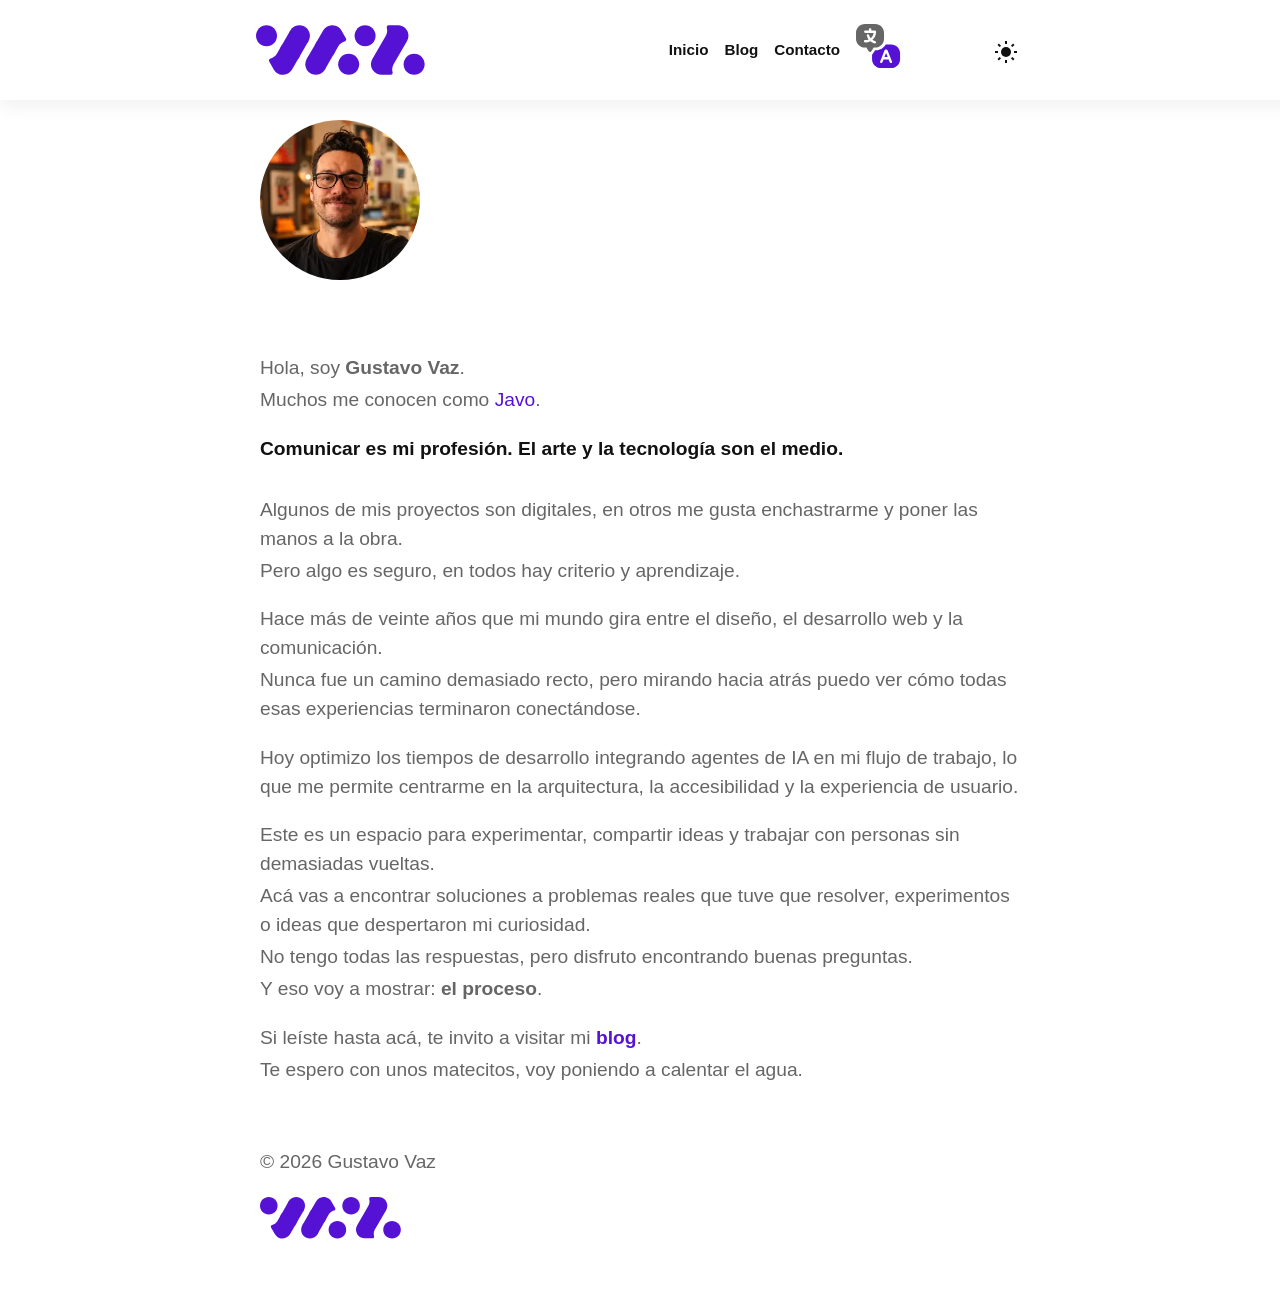
==== commit b15d6817: "update manifest" ====
--- a/index.html
+++ b/index.html
@@ -2,26 +2,49 @@
 <html lang="es">
 
 <head>
-  <script>(function (w, d, s, l, i) {
-      w[l] = w[l] || []; w[l].push({
-        'gtm.start':
-          new Date().getTime(), event: 'gtm.js'
-      }); var f = d.getElementsByTagName(s)[0],
-        j = d.createElement(s), dl = l != 'dataLayer' ? '&l=' + l : ''; j.async = true; j.src =
-          'https://www.googletagmanager.com/gtm.js?id=' + i + dl; f.parentNode.insertBefore(j, f);
-    })(window, document, 'script', 'dataLayer', 'GTM-TSRXMMMQ');</script>
+  <!-- GOOGLE -->
+  <!-- Tag Manager -->
+  <script>
+    (function (w, d, s, l, i) {
+      w[l] = w[l] || [];
+      w[l].push({
+        'gtm.start': new Date().getTime(),
+        event: 'gtm.js'
+      });
+      var f = d.getElementsByTagName(s)[0],
+        j = d.createElement(s),
+        dl = l != 'dataLayer' ? '&l=' + l : '';
+      j.async = true;
+      j.src =
+        'https://www.googletagmanager.com/gtm.js?id=' + i + dl;
+      f.parentNode.insertBefore(j, f);
+    })(window, document, 'script', 'dataLayer', 'GTM-TSRXMMMQ');
+  </script>
 
   <meta charset="UTF-8">
   <meta name="viewport" content="width=device-width, initial-scale=1.0">
 
-  <title>Gustavo Vaz</title>
+  <title>Inicio</title>
+  <link rel="stylesheet" href="assets/css/styles.css">
+  <link rel="alternate" type="application/rss+xml" title="Feed RSS" href="https://javovaz.com.ar/feed.xml" />
+
+  <!-- favicon -->
+  <link rel="shortcut icon" href="https://javovaz.com.ar/favicon.ico" type="image/x-icon">
+  <link rel="apple-touch-icon" sizes="180x180" href="https://javovaz.com.ar/apple-touch-icon.png">
+  <link rel="icon" type="image/png" sizes="32x32" href="https://javovaz.com.ar/favicon-32x32.png">
+  <link rel="icon" type="image/png" sizes="16x16" href="https://javovaz.com.ar/favicon-16x16.png">
+
+  <meta name="apple-mobile-web-app-capable" content="yes" />
+  <meta name="apple-mobile-web-app-status-bar-style" content="black-translucent" />
+  <meta name="theme-color" content="#1a1a1a" />
+  <link rel="manifest" href="/manifest.json" />
 
   <meta name="description"
     content="Soy Gustavo Vaz, diseñador UX/UI y frontend developer con foco en accesibilidad, usabilidad y comunicación visual. Diseño y desarrollo experiencias digitales intuitivas, inclusivas y funcionales que conectan con las personas y cumplen objetivos reales.">
   <meta property="og:title" content="Gustavo Vaz · UX/UI Designer & Frontend Developer" />
   <meta property="og:description"
     content="Diseño y desarrollo experiencias digitales accesibles, usables y funcionales con foco en las personas y sus necesidades." />
-  <meta name="image" property="og:image" content="/OG__image.jpg" />
+  <meta name="image" property="og:image" content="https://javovaz.com.ar/OG__image.jpg" />
   <meta property="og:url" content="https://javovaz.com.ar/" />
   <meta property="og:type" content="website" />
   <meta name="twitter:card" content="summary_large_image" />
@@ -30,589 +53,118 @@
     content="Diseño experiencias digitales accesibles, funcionales y centradas en el usuario." />
   <meta name="twitter:image" content="https://javovaz.com.ar/OG__image.jpg" />
 
-  <style>
-
-:root {
-  --bg: #fff;
-  --bg-CTA-reverse: #111;
-  --text-secondary: #666;
-  --text: #111;
-  --text-reverse: #f0f0f0;
-  --accent-color: #5512D4;
-  --bg-CTA: #f0f0f0;
-  --card-bg: #fff;
-  --border: #e5e5e5;
-  --shadow: rgba(0, 0, 0, 0.05);
-  --shadow-navbar: rgba(0, 0, 0, 0.05);
-  --radius-image: 16px;
-  --radius-card: 24px;
-  --radius-btn: 40px;
-  --space: 1.5rem;
-  --space-y: 0 0 2rem
-}
-
-.dark-mode {
-  --bg: #1a1a1a;
-  --bg-CTA: #111;
-  --bg-CTA-reverse: #f0f0f0;
-  --text: #f0f0f0;
-  --text-reverse: #111;
-  --accent-color: #B6DA23;
-  --text-secondary: #bbb;
-  --card-bg: #2b2b2b;
-  --border: #444;
-  --shadow: rgba(0, 0, 0, 0.4);
-  --shadow-navbar: rgba(150, 150, 150, 0.05)
-}
-
-body {
-  font-family: -apple-system, BlinkMacSystemFont, "Segoe UI", Roboto, sans-serif;
-  margin: 6rem auto 2rem;
-  padding: var(--space);
-  background: var(--bg);
-  color: var(--text);
-  max-width: 760px;
-  transition: background .3s, color .3s;
-  line-height: 1.5
-}
-
-h3 {
-  color: var(--text);
-  font-size: 1.6rem;
-  margin: -16px 0 24px 0
-}
-
-a {
-  text-decoration: none
-}
-
-ul {
-  color: var(--text-secondary);
-  padding: 0 2rem 0 3rem;
-  margin: 0 0 2rem 0;
-  font-size: 1.2rem;
-  font-weight: 400
-}
-
-.accent-color {
-  color: var(--accent-color)
-}
-
-.btn {
-  border-radius: var(--radius-btn);
-  padding: 16px 40px
-}
-
-.btn-icon {
-  border-radius: var(--radius-btn);
-  padding: 4px 6px 4px 24px
-}
-
-.btn-container {
-  margin: 4rem 0;
-  display: flex;
-  justify-content: center
-}
-
-.link-btn,
-.primary-btn,
-.secondary-btn {
-  display: inline-block;
-  font-size: .9rem;
-  text-decoration: none;
-  cursor: pointer;
-  border: none
-}
-
-.primary-btn {
-  background: var(--bg-CTA-reverse);
-  color: var(--text-reverse)
-}
-
-.primary-btn:hover {
-  background: var(--bg-CTA);
-  color: var(--text)
-}
-
-.secondary-btn {
-  width: fit-content;
-  background: var(--bg-CTA-reverse);
-  color: var(--text-reverse);
-  font-weight: 700;
-  display: flex;
-  align-items: center;
-  gap: 8px
-}
-
-.secondary-btn:hover {
-  background: var(--bg-CTA);
-  color: var(--text)
-}
-
-.link-btn {
-  width: fit-content;
-  background: var(--bg-CTA);
-  color: var(--text);
-  display: flex;
-  align-items: center;
-  gap: 8px
-}
-
-.link-btn:hover {
-  background: var(--bg-CTA-reverse);
-  color: var(--text-reverse)
-}
-
-.navbar {
-  position: fixed;
-  top: 0;
-  left: 0;
-  right: 0;
-  background: var(--bg);
-  z-index: 1000;
-  transition: background .3s ease;
-  box-shadow: 0 8px 16px var(--shadow-navbar)
-}
-
-.navbar .container {
-  max-width: 760px;
-  margin: 0 auto;
-  padding: 1rem;
-  display: flex;
-  justify-content: space-between;
-  align-items: center
-}
-
-.navbar.scrolled .profile-pic {
-  width: 50px;
-  height: 50px
-}
-
-.menu-logo {
-  display: flex;
-  justify-content: center;
-  margin: 0 0 2rem 0;
-}
-
-.navbar.scrolled .profile-logo {
-  height: 24px;
-  width: auto;
-  transition: width .3s ease, height .3s ease
-}
-
-#theme-toggle {
-  position: relative;
-  right: 0;
-  top: 4px;
-  border: none;
-  background: 0 0;
-  font-size: 1.2rem;
-  cursor: pointer
-}
-
-.profile-pic {
-  width: 80px;
-  height: 80px;
-  border-radius: 50%;
-  transition: width .3s ease, height .3s ease
-}
-
-.profile {
-  text-align: left;
-  margin-bottom: 2.5rem;
-  position: relative
-}
-
-.profile-pic {
-  border-radius: 50%;
-  width: 96px;
-  height: 96px
-}
-
-.profile-logo {
-  height: 50px;
-  width: auto;
-  transition: width .3s ease, height .3s ease
-}
-
-.profile h1 {
-  margin: .5rem 0 3rem;
-  font-size: 1.2rem
-}
-
-.profile h2 {
-  margin: .5rem 0;
-  font-size: 3rem
-}
-
-.profile p {
-  color: var(--text-secondary);
-  padding: 0;
-  margin: 0 0 2rem 0;
-  font-size: 1.2rem;
-  font-weight: 400
-}
-
-.flex-content {
-  display: flex;
-  flex-direction: column;
-  gap: 2rem
-}
-
-.flex-content img {
-  width: 100%;
-  height: fit-content;
-  display: block;
-  border-radius: var(--radius-image)
-}
-
-.flex-content-shadow {
-  box-shadow: 0 2px 6px var(--shadow);
-}
-
-.brand-container {
-  margin: 0 0 3rem 0;
-  display: flex;
-  flex-wrap: wrap;
-  justify-content: space-evenly;
-  gap: 16px
-}
-
-.brand-container svg {
-  min-width: 240px;
-  width: 90%;
-  height: auto
-}
-
-.products {
-  margin-bottom: 2rem
-}
-
-.products h2,
-h2 {
-  margin-bottom: 1rem;
-  font-size: 1.6rem
-}
-
-.section-header {
-  display: flex;
-  justify-content: space-between;
-  align-items: center
-}
-
-.product-card {
-  background: var(--card-bg);
-  border: 1px solid var(--border);
-  border-radius: var(--radius-card);
-  overflow: hidden;
-  box-shadow: 0 2px 6px var(--shadow);
-  margin-bottom: 1.5rem;
-  padding: 0;
-}
-
-.product-card img {
-  margin: 0;
-  width: 100%;
-  display: block
-}
-
-.product-title {
-  padding: 0 0 0 1rem;
-  margin: 2rem 0 1rem 0;
-  font-size: 1.6rem;
-  font-weight: 700
-}
-
-.product-description {
-  color: var(--text-secondary);
-  padding: 0 1rem 0 1rem;
-  margin: 0 0 2rem 0;
-  font-size: 1.2rem;
-  font-weight: 400
-}
-
-.product-description-speed {
-  color: var(--text-secondary);
-  padding: 0 1rem 0 1rem;
-  margin: 0 0 2rem 0;
-  font-size: 1rem;
-  font-weight: 400;
-  text-align: center;
-}
-
-.work-dates {
-  color: var(--text-secondary);
-  padding: 0 1rem 0 1rem;
-  margin: 2.4rem 0 -1.6rem 0;
-  font-size: 1.2rem;
-  font-weight: 400
-}
-
-.product-link {
-  width: fit-content;
-  margin: 32px 0 16px 16px;
-  text-decoration: none;
-  color: var(--text-secondary);
-  display: flex;
-  align-items: center;
-  background-color: var(--bg-CTA);
-  gap: 8px
-}
-
-.product-link:hover {
-  color: var(--text-reverse);
-  background-color: var(--bg-CTA-reverse)
-}
-
-.product-link-highlighted {
-  width: fit-content;
-  margin: 32px 0 16px 16px;
-  text-decoration: none;
-  color: var(--accent-color);
-  font-weight: 700;
-  display: flex;
-  align-items: center;
-  background-color: var(--bg-CTA);
-  gap: 8px
-}
-
-.product-link-highlighted:hover {
-  color: var(--text-reverse);
-  background-color: var(--accent-color)
-}
-
-.info-card {
-  border: 1px solid var(--border);
-  border-radius: var(--radius-card);
-  padding: 1.25rem;
-  margin-bottom: 1.5rem;
-  background: var(--card-bg)
-}
-
-.info-card h3 {
-  margin: 0 0 .25rem
-}
-
-.info-card h4 {
-  margin: .25rem 0 .75rem;
-  font-size: 1rem
-}
-
-.info-card p {
-  color: var(--text-secondary);
-  font-size: 1.2rem;
-  margin-bottom: 1rem
-}
-
-.social-links {
-  display: flex;
-  flex-wrap: wrap;
-  align-items: center;
-  gap: .75rem;
-  margin: 3rem 0 1rem
-}
-
-.social-icon-wrapper .bg {
-  fill: var(--text-reverse);
-  transition: fill .3s ease
-}
-
-.social-icon-wrapper .icon {
-  fill: var(--text);
-  transition: fill .3s ease
-}
-
-.social-icon-wrapper:hover .bg {
-  fill: var(--text)
-}
-
-.social-icon-wrapper:hover .icon {
-  fill: var(--text-reverse)
-}
-
-.link-featured {
-  width: fit-content !important;
-  padding: 0 24px
-}
-
-.social-links a {
-  width: 50px;
-  height: 50px;
-  color: var(--text);
-  font-size: 1.1rem;
-  background-color: var(--bg-CTA);
-  border-radius: 50px;
-  display: flex;
-  align-items: center;
-  justify-content: center
-}
-
-.social-links a:hover {
-  color: var(--text-reverse);
-  background-color: var(--bg-CTA-reverse)
-}
-
-.logo-footer {
-  width: 141px;
-  height: auto
-}
-
-.certificate-container {
-  position: relative;
-  width: 100%;
-  max-width: 600px;
-  margin: 4rem auto 3rem;
-}
-
-.certificate-container::before {
-  content: "";
-  position: absolute;
-  top: 0;
-  left: 0;
-  width: 100%;
-  height: 95%;
-  z-index: -1;
-  background: var(--accent-color);
-  border-radius: 40px;
-  transform: rotate(-5deg) scale(1.1);
-  transform-origin: center center;
-}
-
-.certificate-image {
-  width: 100%;
-  height: auto;
-  display: block;
-}
-
-.certificate-container::after {
-  content: "";
-  position: absolute;
-  top: 0;
-  left: 0;
-  width: 100%;
-  height: 100%;
-  border-radius: 30px;
-  box-shadow: 0 10px 20px rgba(0, 0, 0, 0.2);
-  z-index: -2;
-}
-
-.sticky {
-  position: sticky;
-}
-
-@media (min-width:800px) {
-
-  .products h2,
-  h2 {
-    margin-bottom: 1rem;
-    font-size: 2rem
-  }
-
-  .flex-content {
-    flex-direction: row
-  }
-
-  .flex-content img {
-    max-width: 151px;
-    height: auto
-  }
-}
-  </style>
-
   <script type="application/ld+json">
-{
-  "@context": "https://schema.org",
-  "@type": "Person",
-
-  "name": "Gustavo Vaz",
-  "url": "https://javovaz.com.ar",
-  "image": "https://javovaz.com.ar/assets/images/gustavo.vaz.webp",
-
-  "jobTitle": "UX/UI Designer & Frontend Developer",
-  "description": "Diseñador UX/UI y frontend developer con foco en accesibilidad, usabilidad y comunicación visual. Diseño experiencias digitales centradas en las personas.",
-
-  "sameAs": [
-    "https://www.linkedin.com/in/javovaz",
-    "https://github.com/javovaz"
-  ],
-
-  "worksFor": {
-    "@type": "Organization",
-    "name": "Freelance / estudioHYG"
-  },
-
-  "knowsAbout": [
-    "UX Research",
-    "UX Design",
-    "UI Design",
-    "Frontend Development",
-    "Accesibilidad Web",
-    "HTML",
-    "CSS",
-    "JavaScript",
-    "Diseño Responsivo",
-    "Usabilidad",
-    "Prototipado",
-    "Testing A/B"
-  ],
-
-  "address": {
-    "@type": "PostalAddress",
-    "addressLocality": "Mar del Plata",
-    "addressCountry": "Argentina"
-  }
-}
+    {
+      "@context": "https://schema.org",
+      "@type": "Person",
+
+      "name": "Gustavo Vaz",
+      "alternateName": "Javo Vaz",
+      "url": "https://javovaz.com.ar",
+      "image": "https://javovaz.com.ar/assets/images/gustavo.vaz.webp",
+
+      "jobTitle": "Comunicador creativo",
+      "description": "Espacio personal y exploración sobre arte, diseño, desarrollo web, usabilidad y comunicación.",
+
+      "sameAs": [
+        "https://www.linkedin.com/in/javovaz",
+        "https://github.com/javovaz"
+      ],
+
+      "worksFor": {
+        "@type": "Organization",
+        "name": "estudioHYG"
+      },
+
+      "knowsAbout": [
+        "UX Design",
+        "Frontend Development",
+        "Accesibilidad Web",
+        "Experimentación Digital",
+        "Comunicación Visual",
+        "Desarrollo Web",
+        "Procesos Creativos"
+      ],
+
+      "address": {
+        "@type": "PostalAddress",
+        "addressLocality": "Mar del Plata",
+        "addressCountry": "Argentina"
+      }
+    }
   </script>
-
-  <link rel="shortcut icon" href="/assets/images/favicon.ico" type="image/x-icon">
-  <link rel="apple-touch-icon" sizes="180x180" href="apple-touch-icon.png">
-  <link rel="icon" type="image/png" sizes="32x32" href="favicon-32x32.png">
-  <link rel="icon" type="image/png" sizes="16x16" href="favicon-16x16.png">
-
 </head>
 
 <body class="light-mode">
   <nav class="navbar">
     <div class="container">
-      <svg class="profile-logo" viewBox="0 0 510 151" fill="none"
-        xmlns="http://www.w3.org/2000/svg">
-        <path fill-rule="evenodd" clip-rule="evenodd"
-          d="M31.7739 64.2014C14.2241 64.2014 0 49.9728 0 32.423C0 14.8777 14.2241 0.64917 31.7739 0.64917C49.3236 0.64917 63.5522 14.8777 63.5522 32.423C63.5522 49.9728 49.3236 64.2014 31.7739 64.2014Z"
-          fill="var(--accent-color)" />
-        <path fill-rule="evenodd" clip-rule="evenodd"
-          d="M131.068 64.2014C113.519 64.2014 99.2944 49.9728 99.2944 32.423C99.2944 14.8777 113.519 0.64917 131.068 0.64917C148.618 0.64917 162.847 14.8777 162.847 32.423C162.847 49.9728 148.618 64.2014 131.068 64.2014Z"
-          fill="var(--accent-color)" />
-        <path d="M103.555 16.6076L158.586 48.2417L126.952 103.271L71.9216 71.6372L103.555 16.6076Z"
-          fill="var(--accent-color)" />
-        <path fill-rule="evenodd" clip-rule="evenodd"
-          d="M63.0533 87.1263C61.6915 88.7621 56.8648 97.9168 44.2092 101.476C40.0386 102.591 37.5983 106.595 39.8858 110.577L53.611 134.392C55.9794 138.679 59.2962 142.198 63.1522 144.881C68.6216 148.71 75.3314 150.849 82.5131 150.589C93.8699 150.171 103.618 143.843 108.903 134.67L133.657 91.6025L78.6256 59.9724L63.0533 87.1263Z"
-          fill="var(--accent-color)" />
-        <path fill-rule="evenodd" clip-rule="evenodd"
-          d="M279.92 87.0183C297.465 87.0183 311.694 101.247 311.694 118.797C311.694 136.342 297.465 150.571 279.92 150.571C262.37 150.571 248.142 136.342 248.142 118.797C248.142 101.247 262.37 87.0183 279.92 87.0183Z"
-          fill="var(--accent-color)" />
-        <path fill-rule="evenodd" clip-rule="evenodd"
-          d="M180.621 87.0183C198.171 87.0183 212.399 101.247 212.399 118.797C212.399 136.342 198.171 150.571 180.621 150.571C163.076 150.571 148.847 136.342 148.847 118.797C148.847 101.247 163.076 87.0183 180.621 87.0183Z"
-          fill="var(--accent-color)" />
-        <path d="M208.137 134.612L153.107 102.978L184.741 47.9482L239.771 79.5823L208.137 134.612Z"
-          fill="var(--accent-color)" />
-        <path fill-rule="evenodd" clip-rule="evenodd"
-          d="M248.641 64.0935C250.002 62.4576 254.829 53.303 267.485 49.7436C271.655 48.6291 274.096 44.6247 271.808 40.6429L258.083 16.8282C255.71 12.5408 252.398 9.02185 248.542 6.33882C243.072 2.50978 236.362 0.37055 229.181 0.631212C217.824 1.04917 208.076 7.37698 202.791 16.5496L178.032 59.6173L233.064 91.2474L248.641 64.0935Z"
-          fill="var(--accent-color)" />
-        <path fill-rule="evenodd" clip-rule="evenodd"
-          d="M392.153 32.4321C392.89 30.4367 398.414 21.682 395.178 8.94103C394.059 4.77492 396.31 0.658252 400.903 0.653758H428.39C433.288 0.568369 437.994 1.67843 442.245 3.68284C448.29 6.50967 453.494 11.2555 456.851 17.6058C462.164 27.6548 461.548 39.2588 456.236 48.4179L456.24 48.4224L415.536 118.424C414.799 120.419 409.276 129.178 412.512 141.915C413.626 146.085 411.379 150.198 406.782 150.207H379.3C374.401 150.292 369.691 149.177 365.444 147.178C359.4 144.351 354.191 139.605 350.834 133.255C345.522 123.206 346.142 111.602 351.449 102.442V102.438L392.153 32.4321Z"
-          fill="var(--accent-color)" />
-        <path fill-rule="evenodd" clip-rule="evenodd"
-          d="M329.473 0.64917C347.018 0.64917 361.247 14.8777 361.247 32.423C361.247 49.9728 347.018 64.2014 329.473 64.2014C311.923 64.2014 297.694 49.9728 297.694 32.423C297.694 14.8777 311.923 0.64917 329.473 0.64917Z"
-          fill="var(--accent-color)" />
-        <path fill-rule="evenodd" clip-rule="evenodd"
-          d="M477.525 87.0183C495.07 87.0183 509.299 101.247 509.299 118.797C509.299 136.342 495.07 150.571 477.525 150.571C459.975 150.571 445.746 136.342 445.746 118.797C445.746 101.247 459.975 87.0183 477.525 87.0183Z"
-          fill="var(--accent-color)" />
-      </svg>
+      <!-- Logo -->
+      <a href="./index.html" class="navbar-logo" aria-label="Inicio">
+        <svg role="img" aria-label="Logo de Javovaz" class="profile-logo" viewBox="0 0 510 151" fill="none"
+          xmlns="http://www.w3.org/2000/svg">
+          <path fill-rule="evenodd" clip-rule="evenodd"
+            d="M31.7739 64.2014C14.2241 64.2014 0 49.9728 0 32.423C0 14.8777 14.2241 0.64917 31.7739 0.64917C49.3236 0.64917 63.5522 14.8777 63.5522 32.423C63.5522 49.9728 49.3236 64.2014 31.7739 64.2014Z"
+            fill="var(--accent-color)" />
+          <path fill-rule="evenodd" clip-rule="evenodd"
+            d="M131.068 64.2014C113.519 64.2014 99.2944 49.9728 99.2944 32.423C99.2944 14.8777 113.519 0.64917 131.068 0.64917C148.618 0.64917 162.847 14.8777 162.847 32.423C162.847 49.9728 148.618 64.2014 131.068 64.2014Z"
+            fill="var(--accent-color)" />
+          <path d="M103.555 16.6076L158.586 48.2417L126.952 103.271L71.9216 71.6372L103.555 16.6076Z"
+            fill="var(--accent-color)" />
+          <path fill-rule="evenodd" clip-rule="evenodd"
+            d="M63.0533 87.1263C61.6915 88.7621 56.8648 97.9168 44.2092 101.476C40.0386 102.591 37.5983 106.595 39.8858 110.577L53.611 134.392C55.9794 138.679 59.2962 142.198 63.1522 144.881C68.6216 148.71 75.3314 150.849 82.5131 150.589C93.8699 150.171 103.618 143.843 108.903 134.67L133.657 91.6025L78.6256 59.9724L63.0533 87.1263Z"
+            fill="var(--accent-color)" />
+          <path fill-rule="evenodd" clip-rule="evenodd"
+            d="M279.92 87.0183C297.465 87.0183 311.694 101.247 311.694 118.797C311.694 136.342 297.465 150.571 279.92 150.571C262.37 150.571 248.142 136.342 248.142 118.797C248.142 101.247 262.37 87.0183 279.92 87.0183Z"
+            fill="var(--accent-color)" />
+          <path fill-rule="evenodd" clip-rule="evenodd"
+            d="M180.621 87.0183C198.171 87.0183 212.399 101.247 212.399 118.797C212.399 136.342 198.171 150.571 180.621 150.571C163.076 150.571 148.847 136.342 148.847 118.797C148.847 101.247 163.076 87.0183 180.621 87.0183Z"
+            fill="var(--accent-color)" />
+          <path d="M208.137 134.612L153.107 102.978L184.741 47.9482L239.771 79.5823L208.137 134.612Z"
+            fill="var(--accent-color)" />
+          <path fill-rule="evenodd" clip-rule="evenodd"
+            d="M248.641 64.0935C250.002 62.4576 254.829 53.303 267.485 49.7436C271.655 48.6291 274.096 44.6247 271.808 40.6429L258.083 16.8282C255.71 12.5408 252.398 9.02185 248.542 6.33882C243.072 2.50978 236.362 0.37055 229.181 0.631212C217.824 1.04917 208.076 7.37698 202.791 16.5496L178.032 59.6173L233.064 91.2474L248.641 64.0935Z"
+            fill="var(--accent-color)" />
+          <path fill-rule="evenodd" clip-rule="evenodd"
+            d="M392.153 32.4321C392.89 30.4367 398.414 21.682 395.178 8.94103C394.059 4.77492 396.31 0.658252 400.903 0.653758H428.39C433.288 0.568369 437.994 1.67843 442.245 3.68284C448.29 6.50967 453.494 11.2555 456.851 17.6058C462.164 27.6548 461.548 39.2588 456.236 48.4179L456.24 48.4224L415.536 118.424C414.799 120.419 409.276 129.178 412.512 141.915C413.626 146.085 411.379 150.198 406.782 150.207H379.3C374.401 150.292 369.691 149.177 365.444 147.178C359.4 144.351 354.191 139.605 350.834 133.255C345.522 123.206 346.142 111.602 351.449 102.442V102.438L392.153 32.4321Z"
+            fill="var(--accent-color)" />
+          <path fill-rule="evenodd" clip-rule="evenodd"
+            d="M329.473 0.64917C347.018 0.64917 361.247 14.8777 361.247 32.423C361.247 49.9728 347.018 64.2014 329.473 64.2014C311.923 64.2014 297.694 49.9728 297.694 32.423C297.694 14.8777 311.923 0.64917 329.473 0.64917Z"
+            fill="var(--accent-color)" />
+          <path fill-rule="evenodd" clip-rule="evenodd"
+            d="M477.525 87.0183C495.07 87.0183 509.299 101.247 509.299 118.797C509.299 136.342 495.07 150.571 477.525 150.571C459.975 150.571 445.746 136.342 445.746 118.797C445.746 101.247 459.975 87.0183 477.525 87.0183Z"
+            fill="var(--accent-color)" />
+        </svg>
+      </a>
+
+      <!-- Botón hamburguesa -->
+      <button id="menu-toggle" aria-label="Abrir menú" class="hamburger">
+        <span></span><span></span><span></span>
+      </button>
+
+      <!-- Enlaces de navegación -->
+      <div class="nav-links" id="nav-links">
+        <a href="./index.html">Inicio</a>
+        <a href="./blog/index.html">Blog</a>
+        <a href="./contacto.html">Contacto</a>
+        <!-- Botón de traducción -->
+        <a id="translate-btn" href="" target="_blank" rel="noopener noreferrer" aria-label="Traducir página">
+          <svg aria-hidden="true" width="45" height="45" viewBox="0 0 45 45" fill="none"
+            xmlns="http://www.w3.org/2000/svg">
+            <path fill-rule="evenodd" clip-rule="evenodd"
+              d="M29.7462 20.4995H35.2257C40.0969 20.4995 44.0823 24.4848 44.0823 29.356V35.2666C44.0823 40.1378 40.0969 44.1231 35.2257 44.1231H24.9001C20.0289 44.1231 16.0435 40.1378 16.0435 35.2666V30.6425C16.4271 30.3563 16.7479 29.9909 16.9819 29.5705H16.9827L19.1757 26.2381H20.0298C24.1957 26.2381 27.8448 23.9143 29.7464 20.4995H29.7462ZM28.474 33.0287H31.6516L30.0627 29.0036L28.4738 33.0287H28.474ZM35.9691 37.4764C36.027 37.6166 36.0592 37.7703 36.0592 37.9315C36.0592 38.5895 35.526 39.1228 34.868 39.1228C34.3537 39.1228 33.9157 38.7971 33.7488 38.3409L32.5922 35.4111H27.5333L26.3767 38.3409C26.2098 38.7971 25.7717 39.1228 25.2576 39.1228C24.5998 39.1228 24.0664 38.5895 24.0664 37.9315C24.0664 37.7689 24.0991 37.6139 24.1581 37.4726L28.3864 26.7612C28.5957 26.0328 29.267 25.4998 30.0627 25.4998C30.741 25.4998 31.3286 25.8869 31.6171 26.4523L31.6173 26.4524C31.667 26.55 31.7077 26.653 31.7385 26.76L35.969 37.4766L35.9691 37.4764Z"
+              fill="var(--accent-color)" />
+            <path fill-rule="evenodd" clip-rule="evenodd"
+              d="M8.85641 0H19.182C24.0532 0 28.0386 3.98534 28.0386 8.85656V14.7671C28.0386 19.6384 24.0532 23.6237 19.182 23.6237H17.6962L15.3871 27.1326H15.3868C15.1197 27.6124 14.6075 27.9371 14.0194 27.9373C13.4312 27.9371 12.919 27.6124 12.6519 27.1326H12.6517L10.3425 23.6237H8.85656C3.98534 23.6237 0 19.6384 0 14.7671V8.85656C0 3.98534 3.98534 0 8.85656 0H8.85641ZM9.30701 6.50921H12.9552V5.34909H12.9556L12.9552 5.31781C12.9552 4.65986 13.4885 4.12656 14.1465 4.12656C14.8046 4.12656 15.3379 4.65986 15.3379 5.31781L15.3376 5.34909H15.3379V6.50921H18.4336V6.50937C18.4835 6.50937 18.5324 6.51246 18.5804 6.51835C18.632 6.51246 18.6846 6.50921 18.7378 6.50921C19.5286 6.50921 20.1543 7.18621 20.0996 7.97253C20.021 11.115 18.5993 13.9235 16.3873 15.8467C17.2315 16.4462 18.1911 16.8937 19.2266 17.1495V17.1496C19.7461 17.2778 20.1314 17.7469 20.1314 18.306C20.1314 18.9638 19.5979 19.4973 18.9401 19.4973C18.8335 19.4973 18.7302 19.4832 18.632 19.457C17.0216 19.0558 15.5544 18.293 14.3215 17.26C12.8232 18.0471 11.1175 18.4931 9.30732 18.4931C9.27728 18.4931 9.24678 18.4928 9.21658 18.4925C9.18035 18.4959 9.14349 18.4974 9.10633 18.4974C8.44435 18.4974 7.90796 17.961 7.90796 17.2992C7.90796 16.6372 8.44435 16.101 9.10633 16.101C9.15712 16.101 9.20698 16.1041 9.25607 16.1101L9.30732 16.1104C10.476 16.1104 11.5887 15.8717 12.6002 15.4409C11.7982 14.3689 11.1909 13.1431 10.8306 11.8154L10.8318 11.8151C10.8049 11.7155 10.7903 11.6109 10.7903 11.5025C10.7903 10.8445 11.3236 10.3112 11.9816 10.3112C12.5313 10.3112 12.994 10.6835 13.1312 11.1897L13.1325 11.1894C13.4333 12.2995 13.9557 13.3184 14.6494 14.1957C16.2328 12.8918 17.3311 11.0199 17.6329 8.89171H9.31181L9.30732 8.89187C8.64953 8.89187 8.11607 8.35841 8.11607 7.70046C8.11607 7.04267 8.64953 6.50921 9.30732 6.50921V6.50906L9.30701 6.50921Z"
+              fill="var(--text-secondary)" />
+          </svg>
+        </a>
+      </div>
+      <!-- Botón de tema -->
       <button id="theme-toggle" aria-label="Activar modo oscuro">
-        <svg id="icon-sun" xmlns="http://www.w3.org/2000/svg" viewBox="0 0 24 24" width="24" height="24"
-          fill="currentColor">
+        <svg aria-hidden="true" id="icon-sun" xmlns="http://www.w3.org/2000/svg" viewBox="0 0 24 24" width="24"
+          height="24" fill="var(--text)">
           <circle cx="12" cy="12" r="5" />
-          <g stroke="currentColor" stroke-width="2">
+          <g stroke="var(--text)" stroke-width="2">
             <line x1="12" y1="1" x2="12" y2="4" />
             <line x1="12" y1="20" x2="12" y2="23" />
             <line x1="4.22" y1="4.22" x2="6.34" y2="6.34" />
@@ -623,336 +175,75 @@
             <line x1="17.66" y1="6.34" x2="19.78" y2="4.22" />
           </g>
         </svg>
-        <svg id="icon-moon" xmlns="http://www.w3.org/2000/svg" viewBox="0 0 24 24" width="24" height="24" fill="#fff"
-          style="display:none;">
+        <svg aria-hidden="true" id="icon-moon" xmlns="http://www.w3.org/2000/svg" viewBox="0 0 24 24" width="24"
+          height="24" fill="var(--text)" style="display:none;">
           <path d="M21 12.79A9 9 0 0111.21 3 7 7 0 1019 14.79 9.05 9.05 0 0121 12.79z" />
         </svg>
       </button>
     </div>
   </nav>
 
-  <header class="profile">
-    <img src="/assets/images/gustavo.vaz.webp" alt="Gustavo Vaz" class="profile-pic">
-    <h2>Gustavo Vaz</h2>
-    <h3 class="accent-color">UX/UI Designer — Frontend Developer</h3>
-    <h1>Transformo ideas en experiencias digitales claras, intuitivas y con impacto</h1>
-    <p>Cuento con más de 20 años de experiencia en diseño, desarrollo y medios de comunicación. <br>
-      Me especializo en proyectos digitales que integran funcionalidad, estética y eficiencia.</p>
-    <p>Hoy mi foco es simple: ayudarte a que tu producto digital sea usable, accesible y memorable.</p>
-    <p><b>¿Cómo lo hago?</b> <br> <strong class="accent-color">Investigando y entendiendo a tus usuarios</strong> para
-      que las decisiones no salgan de la intuición sino de datos claros. <br> <strong class="accent-color">Diseñando
-        interfaces limpias y consistentes</strong> priorizando accesibillidad y usabilidad para que todas las personas
-      puedan disfrutar de tu producto. <br> <strong class="accent-color">Creando bases sólidas en el frontend</strong>:
-      HTML semántico, CSS/SCSS y vanilla JS para que tu sitio cargue rápido y funcione sin excusas. <br> <strong
-        class="accent-color">Contando historias simples y efectivas</strong>, porque además de diseñar, sé cómo conectar
-      con las personas a través del contenido.</p>
-  </header>
-
-  <main>
-    <section class="products">
-      <div class="section-header">
-        <h2>Experiencia profesional</h2>
-      </div>
-      <div class="product-card-container">
-        <div class="product-card">
-          <img src="/assets/images/estudioHYG.webp" alt="Logo estudioHYG" loading="lazy">
-          <p class="work-dates">
-            <strong>2025 — Actual</strong>
-          </p>
-          <h3 class="product-title">UX/UI Designer — Frontend Developer</h3>
-          <p class="product-description">
-            <strong>estudioHYG</strong> nace como un estudio boutique, donde cada proyecto se piensa a medida, sin fórmulas enlatadas y con un compromiso real en cada detalle.
-          </p>
-          <p class="product-description">
-            Hace más de 20 años que diseño, desarrollo y comunico. <br>
-            En todo este tiempo confirmé una idea simple: las marcas que se animan a trabajar con calidad y visión,
-            marcan diferencia.
-          </p>
-          <p class="product-description">
-            Si buscás un aliado que combine experiencia, mirada estratégica y ganas de innovar, estás en el lugar
-            correcto. <br>
-          </p>
-        </div>
-      </div>
-      <p class="product-description">También dejé huella en:</p>
-      <div class="brand-container">
-        <svg width="230" height="77" viewBox="0 0 230 77" fill="none" xmlns="http://www.w3.org/2000/svg">
-          <path
-            d="M181.845 57.0119C182.599 57.0119 183.211 56.3958 183.211 55.6359C183.211 54.876 182.599 54.26 181.845 54.26C181.091 54.26 180.479 54.876 180.479 55.6359C180.479 56.3958 181.091 57.0119 181.845 57.0119Z"
-            fill="var(--text-secondary)" />
-          <path
-            d="M185.054 57.0119C185.808 57.0119 186.419 56.3959 186.419 55.636C186.419 54.8761 185.808 54.2601 185.054 54.2601C184.299 54.2601 183.688 54.8761 183.688 55.636C183.688 56.3959 184.299 57.0119 185.054 57.0119Z"
-            fill="var(--text-secondary)" />
-          <path
-            d="M188.254 57.0119C189.008 57.0119 189.62 56.3959 189.62 55.636C189.62 54.8761 189.008 54.2601 188.254 54.2601C187.499 54.2601 186.888 54.8761 186.888 55.636C186.888 56.3959 187.499 57.0119 188.254 57.0119Z"
-            fill="var(--text-secondary)" />
-          <path
-            d="M185.054 60.2359C185.808 60.2359 186.419 59.6199 186.419 58.86C186.419 58.1001 185.808 57.4841 185.054 57.4841C184.299 57.4841 183.688 58.1001 183.688 58.86C183.688 59.6199 184.299 60.2359 185.054 60.2359Z"
-            fill="var(--text-secondary)" />
-          <path
-            d="M185.054 63.46C185.808 63.46 186.419 62.844 186.419 62.0841C186.419 61.3242 185.808 60.7082 185.054 60.7082C184.299 60.7082 183.688 61.3242 183.688 62.0841C183.688 62.844 184.299 63.46 185.054 63.46Z"
-            fill="var(--text-secondary)" />
-          <path d="M192.521 57.7935H191.252V57.0282H194.581V57.7935H193.313V61.2944H192.529V57.7935H192.521Z"
-            fill="var(--text-secondary)" />
-          <path
-            d="M197.232 60.3825C197.167 60.6268 196.787 61.3595 195.81 61.3595C194.904 61.3595 194.234 60.6919 194.234 59.7475C194.234 58.8031 194.896 58.1354 195.81 58.1354C196.658 58.1354 197.321 58.8031 197.321 59.6905C197.321 59.78 197.313 59.8533 197.305 59.9103L197.297 59.9917H195.001C195.066 60.4232 195.39 60.7244 195.818 60.7244C196.173 60.7244 196.392 60.5209 196.456 60.3906H197.232V60.3825ZM196.569 59.4625C196.505 59.0636 196.246 58.7623 195.81 58.7623C195.349 58.7623 195.082 59.0636 194.994 59.4625H196.569Z"
-            fill="var(--text-secondary)" />
-          <path d="M197.774 57.0282H198.533V61.2944H197.774V57.0282Z" fill="var(--text-secondary)" />
-          <path
-            d="M201.984 60.3825C201.919 60.6268 201.539 61.3595 200.562 61.3595C199.657 61.3595 198.986 60.6919 198.986 59.7475C198.986 58.8031 199.648 58.1354 200.562 58.1354C201.41 58.1354 202.073 58.8031 202.073 59.6905C202.073 59.78 202.065 59.8533 202.057 59.9103L202.048 59.9917H199.754C199.818 60.4232 200.141 60.7244 200.569 60.7244C200.925 60.7244 201.143 60.5209 201.208 60.3906H201.984V60.3825ZM201.313 59.4625C201.248 59.0636 200.99 58.7623 200.553 58.7623C200.093 58.7623 199.826 59.0636 199.737 59.4625H201.313Z"
-            fill="var(--text-secondary)" />
-          <path
-            d="M202.768 58.917H202.25V58.1843H202.768V57.7283C202.768 57.2643 203.067 56.963 203.527 56.963H204.19V57.6307H203.737C203.616 57.6307 203.527 57.7202 203.527 57.8423V58.1761H204.19V58.9089H203.527V61.2862H202.768V58.917Z"
-            fill="var(--text-secondary)" />
-          <path
-            d="M207.447 59.7393C207.447 60.6837 206.784 61.3514 205.871 61.3514C204.966 61.3514 204.295 60.6837 204.295 59.7393C204.295 58.7949 204.958 58.1273 205.871 58.1273C206.776 58.1273 207.447 58.7949 207.447 59.7393ZM206.687 59.7393C206.687 59.1939 206.324 58.8275 205.871 58.8275C205.419 58.8275 205.055 59.1939 205.055 59.7393C205.055 60.2848 205.419 60.6512 205.871 60.6512C206.324 60.6512 206.687 60.2848 206.687 59.7393Z"
-            fill="var(--text-secondary)" />
-          <path
-            d="M207.899 58.1843H208.594L208.651 58.4855H208.683C208.739 58.4204 208.812 58.3553 208.885 58.3064C209.022 58.2168 209.232 58.1273 209.523 58.1273C210.218 58.1273 210.735 58.6484 210.735 59.4381V61.2944H209.976V59.4951C209.976 59.0961 209.701 58.8275 209.313 58.8275C208.917 58.8275 208.651 59.1043 208.651 59.4951V61.2944H207.891V58.1843H207.899Z"
-            fill="var(--text-secondary)" />
-          <path
-            d="M215.552 60.1383C215.455 60.6268 215.075 61.3595 214.097 61.3595C213.192 61.3595 212.521 60.6919 212.521 59.7475C212.521 58.8031 213.184 58.1354 214.097 58.1354C215.067 58.1354 215.455 58.8682 215.552 59.3241H214.793C214.728 59.145 214.55 58.8356 214.097 58.8356C213.645 58.8356 213.281 59.202 213.281 59.7475C213.281 60.2929 213.645 60.6593 214.097 60.6593C214.55 60.6593 214.728 60.3581 214.793 60.1383H215.552Z"
-            fill="var(--text-secondary)" />
-          <path
-            d="M217.839 60.985H217.806C217.75 61.0501 217.677 61.1152 217.597 61.1641C217.451 61.2537 217.241 61.3432 216.934 61.3432C216.231 61.3432 215.819 60.9117 215.819 60.3988C215.819 59.7882 216.239 59.3648 217.088 59.3648H217.782V59.3078C217.782 58.9659 217.58 58.7297 217.241 58.7297C216.901 58.7297 216.724 58.9496 216.699 59.1287H215.94C216.004 58.6158 216.417 58.1273 217.241 58.1273C218.025 58.1273 218.542 58.6484 218.542 59.316V61.2944H217.903L217.839 60.985ZM217.774 59.951H217.136C216.74 59.951 216.562 60.1057 216.562 60.3499C216.562 60.5942 216.74 60.7489 217.047 60.7489C217.508 60.7489 217.774 60.4802 217.774 60.0487V59.951Z"
-            fill="var(--text-secondary)" />
-          <path d="M211.317 58.1843H212.077V61.2943H211.317V58.1843Z" fill="var(--text-secondary)" />
-          <path
-            d="M211.697 57.7365C211.943 57.7365 212.142 57.536 212.142 57.2887C212.142 57.0414 211.943 56.8409 211.697 56.8409C211.452 56.8409 211.253 57.0414 211.253 57.2887C211.253 57.536 211.452 57.7365 211.697 57.7365Z"
-            fill="var(--text-secondary)" />
-          <path d="M206.146 56.8734H206.929L206.202 57.7609H205.572L206.146 56.8734Z" fill="var(--text-secondary)" />
-          <path
-            d="M143.29 57.0282H143.775V59.6172C143.775 60.3743 144.292 60.8954 144.955 60.8954C145.609 60.8954 146.135 60.3743 146.135 59.6172V57.0282H146.619V59.6172C146.619 60.6593 145.9 61.3513 144.955 61.3513C144.009 61.3513 143.29 60.6593 143.29 59.6172V57.0282Z"
-            fill="var(--text-secondary)" />
-          <path
-            d="M147.371 58.2493H147.767L147.824 58.5831H147.856C147.913 58.5099 147.985 58.4448 148.082 58.3878C148.236 58.2901 148.454 58.1842 148.761 58.1842C149.456 58.1842 149.973 58.7053 149.973 59.4624V61.2862H149.513V59.4624C149.513 58.9739 149.149 58.6076 148.696 58.6076C148.212 58.6076 147.824 59.0065 147.824 59.4624V61.2862H147.371V58.2493Z"
-            fill="var(--text-secondary)" />
-          <path
-            d="M152.624 60.9279H152.591C152.535 61.0093 152.462 61.0826 152.373 61.1396C152.22 61.2536 151.993 61.3513 151.654 61.3513C151.024 61.3513 150.595 60.9605 150.595 60.4069C150.595 59.8207 150.959 59.4299 151.807 59.4299H152.624V59.3403C152.624 58.8763 152.357 58.6076 151.896 58.6076C151.436 58.6076 151.169 58.8518 151.145 59.1286H150.692C150.725 58.6401 151.145 58.1842 151.904 58.1842C152.632 58.1842 153.084 58.6076 153.084 59.3403V61.2862H152.688L152.624 60.9279ZM152.624 59.8614H151.807C151.258 59.8614 151.056 60.1138 151.056 60.4069C151.056 60.7163 151.266 60.9279 151.662 60.9279C152.268 60.9279 152.632 60.5697 152.632 59.9835V59.8614H152.624Z"
-            fill="var(--text-secondary)" />
-          <path
-            d="M155.129 58.2493H155.525L155.581 58.5831H155.614C155.67 58.5099 155.743 58.4448 155.824 58.3878C155.961 58.2901 156.155 58.1842 156.398 58.1842C156.713 58.1842 156.939 58.3145 157.076 58.4448C157.157 58.518 157.222 58.5994 157.278 58.6971H157.311C157.375 58.5994 157.456 58.518 157.561 58.4448C157.723 58.3145 157.973 58.1842 158.313 58.1842C158.943 58.1842 159.404 58.6727 159.404 59.3729V61.2862H158.951V59.3729C158.951 58.9088 158.685 58.6157 158.256 58.6157C157.86 58.6157 157.505 58.9495 157.505 59.3729V61.2862H157.052V59.3729C157.052 58.9088 156.786 58.6157 156.357 58.6157C155.961 58.6157 155.606 58.9495 155.606 59.3729V61.2862H155.153V58.2493H155.129Z"
-            fill="var(--text-secondary)" />
-          <path
-            d="M162.046 60.9279H162.014C161.958 61.0093 161.885 61.0826 161.796 61.1396C161.642 61.2536 161.416 61.3513 161.077 61.3513C160.446 61.3513 160.018 60.9605 160.018 60.4069C160.018 59.8207 160.382 59.4299 161.23 59.4299H162.046V59.3403C162.046 58.8763 161.78 58.6076 161.319 58.6076C160.859 58.6076 160.592 58.8518 160.568 59.1286H160.115C160.147 58.6401 160.568 58.1842 161.327 58.1842C162.055 58.1842 162.507 58.6076 162.507 59.3403V61.2862H162.111L162.046 60.9279ZM162.046 59.8614H161.23C160.681 59.8614 160.479 60.1138 160.479 60.4069C160.479 60.7163 160.689 60.9279 161.085 60.9279C161.691 60.9279 162.055 60.5697 162.055 59.9835V59.8614H162.046Z"
-            fill="var(--text-secondary)" />
-          <path
-            d="M163.259 58.2494H163.655L163.711 58.5506H163.743C163.865 58.3715 163.986 58.2494 164.317 58.2494H164.834V58.6727H164.382C163.954 58.6727 163.719 58.9088 163.719 59.3403V61.2862H163.267V58.2494H163.259Z"
-            fill="var(--text-secondary)" />
-          <path
-            d="M167.695 60.2848C167.542 60.9605 167.041 61.3513 166.37 61.3513C165.554 61.3513 164.923 60.7163 164.923 59.7719C164.923 58.8274 165.554 58.1924 166.37 58.1924C167.041 58.1924 167.55 58.5913 167.695 59.2264H167.243C167.121 58.8274 166.798 58.6158 166.37 58.6158C165.82 58.6158 165.376 59.0717 165.376 59.7719C165.376 60.472 165.82 60.928 166.37 60.928C166.798 60.928 167.121 60.7244 167.243 60.2929H167.695V60.2848Z"
-            fill="var(--text-secondary)" />
-          <path
-            d="M170.111 60.9279H170.079C170.022 61.0093 169.95 61.0826 169.861 61.1396C169.707 61.2536 169.481 61.3513 169.142 61.3513C168.511 61.3513 168.083 60.9605 168.083 60.4069C168.083 59.8207 168.447 59.4299 169.295 59.4299H170.111V59.3403C170.111 58.8763 169.845 58.6076 169.384 58.6076C168.923 58.6076 168.657 58.8518 168.633 59.1286H168.18C168.212 58.6401 168.633 58.1842 169.392 58.1842C170.119 58.1842 170.572 58.6076 170.572 59.3403V61.2862H170.176L170.111 60.9279ZM170.111 59.8614H169.295C168.746 59.8614 168.544 60.1138 168.544 60.4069C168.544 60.7163 168.754 60.9279 169.15 60.9279C169.756 60.9279 170.119 60.5697 170.119 59.9835V59.8614H170.111Z"
-            fill="var(--text-secondary)" />
-          <path
-            d="M174.823 60.8628H174.79C174.548 61.1721 174.249 61.3512 173.821 61.3512C173.029 61.3512 172.431 60.7162 172.431 59.7718C172.431 58.8274 173.029 58.1923 173.821 58.1923C174.249 58.1923 174.548 58.3715 174.79 58.6808H174.823V57.0281H175.275V61.2861H174.887L174.823 60.8628ZM174.823 59.7718C174.823 59.0716 174.37 58.6157 173.853 58.6157C173.336 58.6157 172.883 59.0716 172.883 59.7718C172.883 60.472 173.336 60.9279 173.853 60.9279C174.37 60.9279 174.823 60.472 174.823 59.7718Z"
-            fill="var(--text-secondary)" />
-          <path
-            d="M178.629 60.4395C178.419 61.0257 177.967 61.3513 177.328 61.3513C176.512 61.3513 175.882 60.7163 175.882 59.7719C175.882 58.8274 176.512 58.1924 177.328 58.1924C178.12 58.1924 178.718 58.803 178.718 59.6497C178.718 59.7719 178.71 59.8533 178.702 59.9103L178.694 59.9835H176.334C176.399 60.5616 176.827 60.928 177.328 60.928C177.692 60.928 177.991 60.7488 178.144 60.4395H178.629ZM178.266 59.552C178.233 58.9984 177.845 58.6076 177.328 58.6076C176.779 58.6076 176.399 58.9984 176.334 59.552H178.266Z"
-            fill="var(--text-secondary)" />
-          <path
-            d="M54.2796 14.4017C55.978 14.137 57.862 14.0992 59.3713 15.0584C61.5511 16.3546 62.7956 18.7027 63.6551 21.0062C66.0721 27.6485 66.3024 34.9131 65.2882 41.8545C65.0613 43.632 64.3806 45.6398 62.6375 46.4478C61.6061 46.795 60.2859 46.7022 59.5707 45.7877C58.4156 44.3918 58.78 42.4665 58.8763 40.8059C59.251 38.1827 59.3954 35.5217 59.2751 32.8778C59.2648 31.671 58.8591 30.3646 57.8242 29.6529C56.951 28.9928 55.6892 29.12 54.8228 29.7251C53.3548 30.6775 52.3921 32.2108 51.6048 33.7373C49.6726 37.7151 48.6034 42.0299 47.1628 46.1934C46.4409 48.129 45.2754 49.9718 43.546 51.151C41.4729 52.6122 38.8393 52.9972 36.3571 52.9079C33.1872 52.7566 30.3336 50.766 28.6696 48.1324C26.5965 44.7803 24.7502 41.2907 22.7252 37.9111C22.0823 36.9278 21.2159 35.6695 19.8751 35.8139C18.4655 35.9445 17.9326 37.5226 17.9773 38.7397C18.077 42.91 20.0951 46.7091 20.8137 50.7694C21.0646 52.0208 20.7071 53.592 19.4453 54.1593C18.6752 54.2659 17.8673 54.3621 17.104 54.1627C15.9832 53.7364 15.4022 52.5778 14.9002 51.5705C13.1503 47.376 12.0604 42.9238 11.5 38.4234C11.5791 36.1164 11.3625 33.7786 11.8507 31.5026C12.5177 27.7895 13.5388 23.8598 16.2926 21.1163C18.6649 18.7131 22.7493 17.9979 25.6269 19.8923C28.4186 21.8279 30.1445 24.8328 31.977 27.6107C33.3213 29.7492 34.5762 32.2658 37.0447 33.2938C38.7465 34.1224 40.9297 33.6135 42.1811 32.2211C43.0784 31.2963 43.522 30.062 43.9964 28.8897C45.0038 26.3661 46.0077 23.8461 47.1113 21.3638C48.3662 18.1836 50.8381 15.2269 54.2796 14.4017V14.4017Z"
-            fill="var(--text-secondary)" />
-          <path
-            d="M78.3647 45.7421H83.2716V30.8131L88.7387 39.893H93.2463L98.5653 30.9614V45.7421H103.923V20.0823H99.4153L91.044 34.4115L82.969 20.0823H78.3647V45.7421ZM116.493 46.2709C122.861 46.2709 125.824 42.4403 125.824 36.5525C125.824 30.6648 122.861 26.8342 116.493 26.8342C110.124 26.8342 107.168 30.6648 107.168 36.5525C107.168 42.4403 110.131 46.2709 116.493 46.2709ZM116.493 42.1824C113.801 42.1824 112.751 40.3444 112.751 36.5525C112.751 32.7606 113.801 30.9227 116.493 30.9227C119.184 30.9227 120.241 32.7671 120.241 36.5525C120.241 40.338 119.191 42.2017 116.493 42.2017V42.1824ZM133.235 45.7421H139.456L145.786 27.363H140.428L136.532 40.1187L132.45 27.3694H126.686L133.235 45.7421ZM150.248 24.2869H150.506C152.341 24.2869 153.314 23.5711 153.314 21.7074V21.2237C153.314 19.3858 152.341 18.6442 150.506 18.6442H150.248C148.407 18.6442 147.434 19.3987 147.434 21.2237V21.7074C147.434 23.5711 148.407 24.2869 150.248 24.2869ZM147.673 45.7421H153.03V27.3694H147.673V45.7421ZM162.767 46.2709C168.272 46.2709 171.048 44.059 171.048 40.2284C171.048 32.6123 161.009 35.5788 161.009 32.4898C161.009 31.4386 162.058 30.9872 163.964 30.9872C165.877 31.0341 167.778 31.3113 169.625 31.8127L170.037 27.8725C168.064 27.2223 166.003 26.8808 163.926 26.86C158.42 26.86 155.947 29.375 155.947 32.7929C155.947 40.4025 165.954 37.2168 165.954 40.4799C165.954 41.7696 164.666 42.1695 162.657 42.1695C160.655 42.1482 158.664 41.8575 156.739 41.3053L156.327 45.2842C158.423 45.925 160.601 46.2574 162.792 46.2709H162.767ZM180.971 46.2709C182.542 46.272 184.11 46.1209 185.652 45.8195L185.466 42.0276C184.611 42.1457 183.752 42.2211 182.89 42.2533C180.713 42.2533 180.314 41.5052 180.314 39.4416V30.8518H185.067V27.3694H180.327V22.4877C178.513 22.5026 176.71 22.7696 174.969 23.2809V27.3694L171.859 27.9305V30.8582H174.969V40.1961C174.969 44.246 176.425 46.2709 180.997 46.2709H180.971ZM193.296 46.2709C195.249 46.2474 197.157 45.6754 198.802 44.62L199.253 45.7421H203.483V33.8182C203.483 31.6063 203 30.0328 202.06 28.943C200.772 27.4404 198.28 26.8406 195.466 26.8406C193.278 26.8634 191.096 27.0901 188.949 27.5178L189.214 31.458C190.913 31.1409 192.637 30.9769 194.365 30.9679C195.827 30.9679 196.838 31.1549 197.475 31.7224C197.722 32.0013 197.907 32.3294 198.018 32.6851C198.129 33.0408 198.164 33.416 198.119 33.786V34.3857H195.202C191.789 34.3857 189.767 34.8307 188.46 36.0689C187.926 36.6193 187.507 37.2718 187.229 37.9874C186.952 38.7031 186.821 39.4674 186.844 40.2348C186.876 43.7946 189.123 46.2709 193.322 46.2709H193.296ZM194.88 42.2017C192.948 42.2017 192.259 41.3762 192.259 40.022C192.24 39.7438 192.277 39.4646 192.368 39.201C192.459 38.9373 192.601 38.6946 192.787 38.4872C193.27 37.9971 194.075 37.8423 195.331 37.8423H198.177V41.6278C197.107 41.9597 195.999 42.1526 194.88 42.2017ZM207.115 45.7614H212.473V31.961C213.674 31.6645 214.906 31.5129 216.143 31.5096C216.931 31.5121 217.718 31.5616 218.5 31.6579V26.9696C218.191 26.9217 217.879 26.8958 217.566 26.8922C215.521 26.8986 213.539 27.6013 211.945 28.8849L211.758 27.3823H207.115V45.7614Z"
-            fill="var(--text-secondary)" />
-        </svg>
-      </div>
-      <h3>Telefónica Movistar</h3>
-      <p class="product-description">
-      Realicé el desarrollo de componentes enfocados en sostenibilidad digital, obteniendo un ahorro anual de 4 GB de datos. <br>
-      Creación y mantenimiento de sitios e-commerce B2B y B2C. <br>
-      Implementé mejoras de accesibilidad (WCAG) y usabilidad, documentando los procesos en GIT para una mejor colaboración.
-      </p>
-      <br>
-      <div class="brand-container">
-        <svg width="230" height="76" viewBox="0 0 230 76" fill="none" xmlns="http://www.w3.org/2000/svg">
-          <path
-            d="M106.533 36.6854H103.958V22.0766L112.282 24.6544L120.606 22.0766V36.6854H118.025V25.527L113.564 26.9077V36.6854H110.979V26.9077L106.533 25.527V36.6854V36.6854Z"
-            fill="var(--text-secondary)" />
-          <path
-            d="M126.948 27.5495H131.82V30.0421H126.948V34.1803H132.832V36.6854H124.387V22.335H132.47V24.8311H126.948V27.5495Z"
-            fill="var(--text-secondary)" />
-          <path d="M145.049 24.8216H140.803V36.6874H138.223V24.8216H133.976V22.335H145.05V24.8216H145.049Z"
-            fill="var(--text-secondary)" />
-          <path
-            d="M149.775 24.8191H151.557C153.086 24.8191 153.977 25.4609 153.977 26.5332C153.977 27.4964 152.697 28.2574 151.367 28.2574H149.775V24.8191ZM150.899 30.725L155.646 36.6874H158.976L153.858 30.3014C155.42 29.599 156.582 28.1512 156.582 26.5332C156.582 24.0916 154.78 22.335 152.049 22.335H147.205V36.6874H149.774V30.725H150.899Z"
-            fill="var(--text-secondary)" />
-          <path
-            d="M171.886 29.4984C171.886 32.4041 169.567 34.4271 166.748 34.4271C163.75 34.4271 161.596 32.4041 161.596 29.4984C161.596 26.5883 163.918 24.5562 166.748 24.5562C169.746 24.5562 171.886 26.5883 171.886 29.4984ZM174.581 29.4984C174.581 25.1034 171.284 21.9685 166.748 21.9685C162.431 21.9685 158.919 25.1034 158.919 29.4984C158.919 33.8579 162.206 37.0093 166.748 37.0093C171.053 37.0093 174.581 33.8579 174.581 29.4984Z"
-            fill="var(--text-secondary)" />
-          <path
-            d="M186.736 26.9217C186.736 28.362 185.494 29.517 183.942 29.517C182.39 29.517 181.149 28.362 181.149 26.9217C181.149 25.4804 182.39 24.3285 183.942 24.3285C185.494 24.3285 186.736 25.4804 186.736 26.9217ZM189.372 27.8744C189.372 24.5052 187.422 22.0451 184.03 22.0451C181.104 22.0451 178.708 24.2153 178.708 26.8761C178.708 29.537 181.06 31.7102 183.675 31.7102C184.695 31.7102 185.849 31.3347 186.202 30.9357C185.36 33.8399 182.811 35.1255 180.86 35.8344L181.925 37.0088C187.443 35.2571 189.372 31.0924 189.372 27.8744Z"
-            fill="var(--text-secondary)" />
-          <path
-            d="M192.587 22.38H200.011V24.7735H194.759L194.538 27.3668C195.003 27.2571 195.779 27.0769 196.512 27.0769C199.303 27.0769 201.388 29.0083 201.388 31.7988C201.388 34.3931 199.082 36.5002 196.29 36.5002C194.028 36.5002 192.387 35.5926 191.235 33.4399L193.43 32.5092C193.873 33.5075 194.804 34.3495 196.068 34.3495C197.641 34.3495 198.881 33.2857 198.881 31.7563C198.881 30.0932 197.486 29.184 196.177 29.184C194.935 29.184 194.051 29.6506 193.45 30.2719L192.121 29.0709L192.587 22.38Z"
-            fill="var(--text-secondary)" />
-          <path d="M205.267 36.9232L203.338 34.9913L205.267 33.0639L207.198 34.9913L205.267 36.9232Z"
-            fill="var(--text-secondary)" />
-          <path
-            d="M214.821 24.7735H210.055V22.38H218.476C217.946 24.6624 216.725 26.5237 215.243 27.6546C216.948 28.1417 218.5 29.8048 218.5 31.952C218.5 34.4581 216.352 36.4997 213.691 36.4997C211.849 36.4997 210.256 35.525 209.434 34.0847L211.34 33.1285C211.762 33.8404 212.558 34.3275 213.514 34.3275C214.912 34.3275 215.996 33.2852 215.996 31.974C215.996 30.6699 214.912 29.6276 213.514 29.6276C213.203 29.6276 212.892 29.6937 212.627 29.7838L211.274 28.2969C212.691 27.6777 214.155 26.6374 214.821 24.7735Z"
-            fill="var(--text-secondary)" />
-          <path
-            d="M113.126 53.7187H111.431V44.2714L116.866 45.9375L122.3 44.2714V53.7187H120.605V46.5122L117.714 47.3913V53.7187H116.018V47.3913L113.126 46.5122V53.7187V53.7187Z"
-            fill="var(--text-secondary)" />
-          <path
-            d="M126.342 50.4781C126.418 47.4343 127.371 46.4662 128.387 45.8464C129.4 46.4662 130.37 47.4343 130.443 50.4781H126.342ZM130.444 52.1152V53.7187H132.141V50.9938C132.141 47.3613 130.763 44.9532 128.387 43.8939C126.009 44.9527 124.648 47.3613 124.648 50.9938V53.7187H126.343V52.1152H130.444Z"
-            fill="var(--text-secondary)" />
-          <path
-            d="M135.972 45.9235H137.151C138.167 45.9235 138.755 46.345 138.755 47.0724C138.755 47.7082 137.908 48.2068 137.033 48.2068H135.973V45.9235H135.972ZM136.712 49.8269L139.861 53.7182H142.056L138.679 49.538C139.712 49.0844 140.482 48.1307 140.482 47.0719C140.482 45.4349 139.285 44.3019 137.484 44.3019H134.277V53.7182H135.972V49.8269H136.712V49.8269Z"
-            fill="var(--text-secondary)" />
-          <path
-            d="M147.052 45.9375H148.628C150.927 45.9375 152.457 46.9368 152.457 49.0109C152.457 50.9633 150.927 52.0832 148.628 52.0832H147.052V45.9375ZM145.357 53.7188H148.477C151.942 53.7188 154.333 51.9155 154.333 49.0109C154.333 45.9525 151.942 44.303 148.477 44.303H145.357V53.7188Z"
-            fill="var(--text-secondary)" />
-          <path
-            d="M157.802 47.7383H161.025V49.3733H157.802V52.0827H161.691V53.7187H156.104V44.3024H161.453V45.9375H157.802V47.7383H157.802Z"
-            fill="var(--text-secondary)" />
-          <path d="M163.675 44.3024H165.371V52.0827H169.383V53.7187H163.676V44.3024H163.675Z"
-            fill="var(--text-secondary)" />
-          <path
-            d="M174.603 45.9235H175.786C176.8 45.9235 177.388 46.345 177.388 47.0724C177.388 47.7082 176.543 48.2068 175.662 48.2068H174.603V45.9235V45.9235ZM174.603 49.8269H175.967C177.617 49.8269 179.118 48.5568 179.118 47.0724C179.118 45.4354 177.919 44.3024 176.118 44.3024H172.909V53.7187H174.604V49.8269H174.603Z"
-            fill="var(--text-secondary)" />
-          <path d="M180.401 44.3024H182.099V52.0827H186.109V53.7187H180.401V44.3024H180.401Z"
-            fill="var(--text-secondary)" />
-          <path
-            d="M188.533 50.4781C188.607 47.4343 189.561 46.4662 190.578 45.8464C191.589 46.4662 192.562 47.4343 192.635 50.4781H188.533ZM192.635 52.1152V53.7187H194.331V50.9938C194.331 47.3613 192.953 44.9532 190.578 43.8939C188.199 44.9527 186.838 47.3613 186.838 50.9938V53.7187H188.534V52.1152H192.635Z"
-            fill="var(--text-secondary)" />
-          <path d="M202.491 45.9375H199.676V53.7187H197.978V45.9375H195.162V44.3024H202.491V45.9375V45.9375Z"
-            fill="var(--text-secondary)" />
-          <path
-            d="M205.229 50.4781C205.308 47.4343 206.26 46.4662 207.275 45.8464C208.288 46.4662 209.256 47.4343 209.333 50.4781H205.229ZM209.333 52.1152V53.7187H211.027V50.9938C211.027 47.3613 209.651 44.9532 207.275 43.8939C204.899 44.9527 203.536 47.3613 203.536 50.9938V53.7187H205.229V52.1152H209.333Z"
-            fill="var(--text-secondary)" />
-          <path
-            d="M49.509 7.59C32.8005 7.59 19.2561 21.1324 19.2561 37.8398C19.2561 54.5477 32.8005 68.0972 49.509 68.0972C66.2149 68.0972 79.7653 54.5477 79.7653 37.8398C79.7648 21.1324 66.2149 7.59 49.509 7.59ZM49.509 65.0709C34.4731 65.0709 22.2779 52.8792 22.2779 37.8398C22.2779 22.8035 34.4726 10.6143 49.509 10.6143C64.5458 10.6143 76.7365 22.8035 76.7365 37.8398C76.736 52.8792 64.5458 65.0709 49.509 65.0709Z"
-            fill="var(--text-secondary)" />
-          <path
-            d="M39.3228 48.9157C39.3228 51.111 37.5351 52.8962 35.3409 52.8962C33.1366 52.8962 31.3494 51.111 31.3494 48.9157V26.7695C31.3494 24.5683 33.1361 22.7875 35.3409 22.7875C37.5351 22.7875 39.3228 24.5683 39.3228 26.7695V48.9157Z"
-            fill="var(--text-secondary)" />
-          <path
-            d="M67.6627 48.9157C67.6627 51.111 65.8834 52.8962 63.6772 52.8962C61.4749 52.8962 59.6907 51.111 59.6907 48.9157V26.7695C59.6907 24.5683 61.4744 22.7875 63.6772 22.7875C65.8834 22.7875 67.6627 24.5683 67.6627 26.7695V48.9157Z"
-            fill="var(--text-secondary)" />
-          <path
-            d="M53.4934 50.379C53.4934 51.7663 51.7112 52.8962 49.5089 52.8962C47.3052 52.8962 45.5225 51.7663 45.5225 50.379V36.3745C45.5225 34.9848 47.3052 33.8604 49.5089 33.8604C51.7112 33.8604 53.4934 34.9848 53.4934 36.3745V50.379Z"
-            fill="var(--text-secondary)" />
-          <path
-            d="M14.4667 37.9425C14.4667 26.1672 20.1859 16.9527 28.6349 11.6045C18.4973 16.5587 11.5 25.9019 11.5 37.9425C11.5 49.9705 18.5083 59.3202 28.6349 64.2654C20.1854 58.9207 14.4667 49.7122 14.4667 37.9425Z"
-            fill="var(--text-secondary)" />
-          <path
-            d="M85.2067 37.9425C85.2067 49.7122 79.4895 58.9207 71.0425 64.2654C81.1727 59.3202 88.1784 49.9705 88.1784 37.9425C88.1784 25.9014 81.1732 16.5582 71.0435 11.6045C79.4896 16.9527 85.2067 26.1672 85.2067 37.9425Z"
-            fill="var(--text-secondary)" />
-        </svg>
-      </div>
-      <h3>FM Metro 95.3</h3>
-      <p class="product-description">
-        Una carrera de más de 15 años en medios de comunicación como operador, conductor y productor. <br>
-        Esa experiencia potenció mi redacción creativa y mi capacidad de comunicar con claridad, habilidades que hoy aplico en el diseño de experiencias digitales y estrategias de producto.
-      </p>
-      <br>
-    </section>
-
-    <section class="products">
-      <div class="section-header">
-        <h2>Estudios</h2>
-      </div>
-      <div class="product-card-container">
-        <div class="product-card sticky">
-          <div class="certificate-container">
-            <img src="/assets/images/certificado.webp" alt="Certificado de Google" class="certificate-image" loading="lazy">
-          </div>
-          <h3 class="product-title">Mi formación combina lo técnico y lo artístico.
-          </h3>
-          <p class="product-description">
-            Las carreras de <strong>Profesorado de Artes Visuales</strong> e <strong>Ilustrador Profesional</strong> me brindaron bases sólidas en
-            percepción visual, composición, teoría del color y comunicación visual.
-          </p>
-          <p class="product-description">
-            A lo largo del tiempo, fui complementando estos conocimientos con cursos y capacitaciones en <strong>Diseño de experiencia del usuario</strong>, <strong>Neurociencia Aplicada a UX</strong>, <strong>Responsive Web Design</strong>, <strong>JavaScript Algorithms and Data Structures</strong>, <strong>Gestión de marca y producto</strong>, <strong>Estrategia de precios</strong>, <strong>Gestión del canal de distribución y retailing</strong>, <strong>Accesibilidad en Aplicaciones Web y Móviles</strong>, <strong>Comunicaciones integradas de marketing: Publicidad, Relaciones Públicas, Marketing Digital y más</strong>.
-          </p>
-          <p class="product-description">
-            Me mantengo en constante aprendizaje, explorando nuevas tecnologías, metodologías y tendencias del diseño. <br>
-            La curiosidad es eterna y la formación es constante.
-          </p>
-        </div>
-      </div>
-    </section>
-
-    <h2 class="accent-color">Hablemos</h2>
-    <section class="info-card">
-      <p>
-        Trabajo desde <strong>Mar del Plata</strong> para el mundo. <br>
-        <strong class="accent-color">Estoy para escucharte</strong> mientras tomamos un café o unos mates me contás de tu proyecto y tus necesidades.
-      </p> <br>
-      <a href="https://wa.me/5492235777425" aria-label="Hablemos por WhatsApp" target="_blank"
-        class="btn-icon secondary-btn social-icon-wrapper">
-        Comunicate vía WhatsApp
-        <svg width="50" height="50" viewBox="0 0 50 50" fill="none" xmlns="http://www.w3.org/2000/svg">
-          <rect class="bg" width="50" height="50" rx="25" />
-          <path class="icon"
-            d="M25.2275 12.4004C32.061 12.4006 37.5994 17.8962 37.5996 24.6777C37.5996 31.4594 32.0605 36.9559 25.2275 36.9561C23.0738 36.9561 21.0495 36.4085 19.2852 35.4482L12.5303 37.5957L12.3418 37.6553L12.4053 37.4678L14.6045 30.9766C13.4933 29.1355 12.8545 26.9801 12.8545 24.6777C12.8547 17.8961 18.3948 12.4004 25.2275 12.4004ZM25.2275 14.5391C19.5921 14.5391 15.009 19.0883 15.0088 24.6777C15.0088 26.8959 15.7318 28.9507 16.9551 30.6221L16.9854 30.6641L16.9688 30.7129L15.7432 34.3271L19.5205 33.1279L19.5654 33.1133L19.6055 33.1396C21.2188 34.199 23.1516 34.8164 25.2275 34.8164C30.8622 34.8164 35.4462 30.2682 35.4463 24.6787C35.4463 19.0892 30.8626 14.5392 25.2275 14.5391ZM21.4004 19.0312C21.4984 19.0376 21.5892 19.0439 21.6729 19.0439C21.6908 19.0439 21.7104 19.0426 21.7354 19.041C21.7593 19.0395 21.7877 19.0371 21.8174 19.0371C21.8777 19.0371 21.9481 19.0452 22.0225 19.0771C22.1728 19.1419 22.3119 19.294 22.4414 19.6025C22.5668 19.9016 22.7806 20.4187 22.9717 20.8789C23.1642 21.3426 23.3308 21.7422 23.3662 21.8125C23.448 21.9746 23.5132 22.1855 23.3916 22.4258C23.2942 22.6205 23.2377 22.7576 23.0771 22.9434C22.9333 23.1101 22.7592 23.3353 22.6201 23.4727C22.5424 23.5495 22.4832 23.6123 22.4561 23.6846C22.4326 23.7471 22.4285 23.8304 22.5039 23.959C22.6777 24.2552 23.2759 25.2214 24.1582 26.002C25.2941 27.0068 26.2443 27.3147 26.5547 27.4688C26.6984 27.5401 26.7964 27.5607 26.8711 27.5518C26.9416 27.5432 27.0089 27.5057 27.0869 27.417H27.0879C27.2649 27.2165 27.8364 26.5491 28.0322 26.2568L28.1182 26.1475C28.2066 26.053 28.3037 26.0018 28.4141 25.9893C28.5504 25.9739 28.6913 26.0207 28.8262 26.0693C28.9697 26.1211 29.4145 26.3298 29.8535 26.54C30.2958 26.7519 30.7416 26.9701 30.8926 27.0449C31.0372 27.1167 31.1697 27.1766 31.2686 27.2305C31.3426 27.2708 31.4118 27.3144 31.4639 27.3701L31.5098 27.4307L31.5107 27.4316C31.5423 27.4844 31.5568 27.566 31.5635 27.6514C31.5706 27.7424 31.5699 27.8562 31.5586 27.9863C31.5359 28.2469 31.4717 28.5794 31.3438 28.9365C31.2063 29.3171 30.8121 29.6743 30.4004 29.9385C29.9873 30.2034 29.5263 30.3939 29.2275 30.4209C29.0967 30.4328 29.0105 30.4628 28.8721 30.4912C28.7378 30.5188 28.5801 30.5374 28.3438 30.5146C27.8775 30.4698 27.1012 30.2656 25.5713 29.668C22.8666 28.6108 21.0369 26.0722 20.5264 25.3281L20.3896 25.1289C20.313 25.0279 20.0012 24.6179 19.709 24.0469C19.4175 23.4772 19.1406 22.7385 19.1406 21.9814C19.1407 20.471 19.9438 19.7231 20.2197 19.4238C20.5177 19.1013 20.8725 19.0186 21.0957 19.0186C21.1997 19.0186 21.3035 19.025 21.4004 19.0312Z"
-            stroke="white" stroke-width="0.2" />
-        </svg>
-      </a>
-      <div class="social-links">
-        <p>
-          Te comparto enlaces a mis redes:
-        </p>
-        <a href="https://www.linkedin.com/in/javovaz/" aria-label="LinkedIn de Gustavo Vaz" target="_blank"
-          class="social-icon-wrapper">
-          <svg width="50" height="50" viewBox="0 0 50 50" fill="none" xmlns="http://www.w3.org/2000/svg">
-            <rect class="bg" width="50" height="50" rx="25" />
-            <path class="icon"
-              d="M34.7222 12.5C35.4589 12.5 36.1655 12.7927 36.6864 13.3136C37.2073 13.8345 37.5 14.5411 37.5 15.2778V34.7222C37.5 35.4589 37.2073 36.1655 36.6864 36.6864C36.1655 37.2073 35.4589 37.5 34.7222 37.5H15.2778C14.5411 37.5 13.8345 37.2073 13.3136 36.6864C12.7927 36.1655 12.5 35.4589 12.5 34.7222V15.2778C12.5 14.5411 12.7927 13.8345 13.3136 13.3136C13.8345 12.7927 14.5411 12.5 15.2778 12.5H34.7222ZM34.0278 34.0278V26.6667C34.0278 25.4658 33.5507 24.3142 32.7016 23.465C31.8525 22.6159 30.7008 22.1389 29.5 22.1389C28.3194 22.1389 26.9444 22.8611 26.2778 23.9444V22.4028H22.4028V34.0278H26.2778V27.1806C26.2778 26.1111 27.1389 25.2361 28.2083 25.2361C28.724 25.2361 29.2186 25.441 29.5833 25.8056C29.9479 26.1703 30.1528 26.6649 30.1528 27.1806V34.0278H34.0278ZM17.8889 20.2222C18.5077 20.2222 19.1012 19.9764 19.5388 19.5388C19.9764 19.1012 20.2222 18.5077 20.2222 17.8889C20.2222 16.5972 19.1806 15.5417 17.8889 15.5417C17.2664 15.5417 16.6693 15.789 16.2292 16.2292C15.789 16.6693 15.5417 17.2664 15.5417 17.8889C15.5417 19.1806 16.5972 20.2222 17.8889 20.2222ZM19.8194 34.0278V22.4028H15.9722V34.0278H19.8194Z" />
-          </svg>
-        </a>
-        <a href="https://www.behance.net/javovaz" aria-label="Behance de Gustavo Vaz" target="_blank"
-          class="social-icon-wrapper">
-          <svg width="50" height="50" viewBox="0 0 50 50" fill="none" xmlns="http://www.w3.org/2000/svg">
-            <rect class="bg" width="50" height="50" rx="25" />
-            <path class="icon" d="M37.2116 16.7864H29.4702V18.9834H37.2116V16.7864Z" />
-            <path class="icon"
-              d="M22.3716 24.479C25.1601 23.9726 24.8725 20.7277 24.8725 20.7277C24.6399 16.3125 20.3935 16.25 20.3935 16.25H10V34.7562H20.1059C25.6352 34.5786 25.5827 29.5169 25.5827 29.5169C25.7928 24.9191 22.3716 24.479 22.3716 24.479ZM14.3602 19.4673H18.9342C19.4225 19.4622 19.9 19.6115 20.2984 19.8937C21.135 20.5077 21.0487 21.593 21.0487 21.593C21.0487 21.6118 21.0487 21.6305 21.0487 21.6506C21.0487 22.8109 20.0221 23.7187 18.7904 23.7187H14.3602V19.4673ZM21.5876 29.0155C21.5867 29.3335 21.5225 29.6482 21.3989 29.9413C21.2754 30.2343 21.0948 30.4999 20.8677 30.7226C20.6406 30.9452 20.3715 31.1206 20.0761 31.2384C19.7807 31.3562 19.4648 31.4141 19.1468 31.4088H14.3602V26.4897H19.3006C19.832 26.4897 20.3772 26.631 20.7736 26.9836C21.6739 27.7838 21.5851 28.9492 21.5851 28.9492C21.5864 28.9717 21.5876 28.993 21.5876 29.0155Z" />
-            <path class="icon"
-              d="M36.5176 29.792C36.5176 29.792 36.3488 31.8964 33.3403 31.7189C33.3403 31.7189 30.3068 31.6676 30.2555 28.4478H39.94C39.94 28.4478 40.3151 25.153 39.1535 23.4036C39.1535 23.4036 37.9368 20.4026 33.5266 20.3101C33.5266 20.3101 28.2198 19.9462 26.6568 25.4055C26.6568 25.4055 26.0741 28.169 26.6568 30.2484C26.6568 30.2484 28.0323 34.7862 33.3415 34.7349C33.3415 34.7349 39.8062 35.3438 40 29.792H36.5176ZM33.1977 23.056C33.1977 23.056 36.0437 22.7021 36.4326 25.9632H30.348C30.348 25.9632 30.2843 23.5637 33.1977 23.056Z" />
-          </svg>
-        </a>
-      </div>
-    </section>
-
-    <h2>Mi CV</h2>
-    <section class="info-card">
-      <div class="flex-content">
-
-        <img class="flex-content-shadow" src="/assets/images/CV.webp" alt="CV Gustavo Vaz" aria-label="CV Gustavo Vaz" loading="lazy">
-        <div>
-          <h3>Completá tu equipo</h3>
-          <p>
-            Sumá un perfil que combina creatividad, código y estrategia. <br>
-            Todo en uno.
-          </p>
-          <br>
-          <a href="/assets/downloads/CV%20Gustavo%20Vaz.pdf"
-            aria-label="Curriculum Vitae de Gustavo Vaz" target="_blank"
-            class="btn-icon secondary-btn social-icon-wrapper">
-            Descargar CV
-            <svg width="50" height="50" viewBox="0 0 50 50" fill="none" xmlns="http://www.w3.org/2000/svg">
-              <rect class="bg" width="50" height="50" rx="25" />
-              <path class="icon" fill-rule="evenodd" clip-rule="evenodd"
-                d="M16.9686 33.6214V16.3846C16.9686 16.3154 16.974 16.0356 16.9884 15.9942C16.9997 15.9616 17.0053 15.9671 17.015 15.927C17.0209 15.9026 17.0236 15.86 17.031 15.8376C17.0457 15.7922 17.0486 15.8271 17.0654 15.7666C17.0723 15.7415 17.0715 15.7073 17.0827 15.6783C17.097 15.6408 17.0971 15.6643 17.1134 15.6154C17.1184 15.6002 17.1191 15.5905 17.1233 15.5784L17.4888 15.0416L17.7007 14.8552C17.7674 14.8022 17.8324 14.7467 17.9104 14.7133C17.9602 14.692 17.9188 14.7112 17.948 14.6923L17.9772 14.6747C17.9902 14.6686 17.9997 14.6684 18.0191 14.6579L18.1197 14.6062C18.1548 14.5914 18.1269 14.6005 18.1578 14.5856C18.1966 14.567 18.2338 14.5709 18.3165 14.5335C18.3577 14.5149 18.3565 14.5266 18.405 14.5165C18.4819 14.5004 18.4589 14.4743 18.5616 14.4739C18.6453 14.4736 18.695 14.469 18.762 14.4635C18.934 14.4493 19.7893 14.4628 20.0034 14.4629C20.1476 14.4629 20.2531 14.4511 20.4019 14.4511H25.7803C25.829 14.4511 25.9153 14.4644 25.9496 14.481C25.9905 14.5006 25.9589 14.4989 26.0201 14.5161C26.1049 14.54 26.0386 14.5055 26.0898 14.5518C26.1421 14.5989 26.2076 14.639 26.2523 14.694L26.3125 14.7861C26.3588 14.8579 26.3662 14.9152 26.3933 14.9631C26.4101 14.9928 26.3986 14.9643 26.4103 14.9929C26.4311 15.0438 26.4272 15.0821 26.4458 15.1216C26.4831 15.2013 26.4666 15.312 26.4887 15.395C26.5468 15.6127 26.5186 15.9261 26.5186 16.1854C26.5186 16.591 26.5029 19.1416 26.5234 19.2858C26.5272 19.3123 26.5293 19.3536 26.5351 19.3796C26.5433 19.4168 26.5566 19.4294 26.5622 19.458C26.5731 19.5135 26.5719 19.5415 26.5971 19.587C26.6086 19.6075 26.5998 19.5868 26.6084 19.611C26.6419 19.7055 26.6297 19.6539 26.6583 19.7133L26.8573 19.9597C26.9484 20.0376 26.9868 20.0619 27.083 20.1205C27.1192 20.1425 27.089 20.1255 27.1266 20.1356C27.1734 20.1481 27.1549 20.1454 27.1922 20.1637L27.4523 20.22C27.6031 20.2453 29.6696 20.228 29.9285 20.228C30.1353 20.228 30.9859 20.2112 31.1522 20.2346L31.3308 20.267C31.3811 20.2755 31.4655 20.2737 31.5208 20.2878C31.586 20.3047 31.5778 20.3163 31.6771 20.3308C31.7583 20.3426 31.7375 20.3573 31.8031 20.3805L31.8554 20.4103C31.8895 20.4297 31.8696 20.4167 31.898 20.4263L31.9628 20.4669C32.0801 20.5683 32.194 20.6606 32.2343 20.8165C32.2464 20.863 32.2521 20.8572 32.264 20.8922C32.2774 20.9312 32.2703 20.9453 32.2723 20.9894C32.2752 21.0538 32.2838 21.1066 32.2838 21.1888L32.2726 33.9617C32.2695 34.0263 32.2588 34.0102 32.2424 34.0605C32.2317 34.0932 32.232 34.1278 32.2239 34.1592C32.2084 34.219 32.2014 34.1752 32.1848 34.249L32.1419 34.3818C32.1358 34.3979 32.1334 34.4185 32.1259 34.4362C32.1056 34.4844 32.1199 34.4466 32.1032 34.472C32.042 34.5642 32.013 34.6535 31.9441 34.7465L31.7693 34.9584C31.7676 34.9601 31.7652 34.9626 31.7636 34.9644C31.6991 35.034 31.6255 35.0914 31.5515 35.1508L31.4465 35.2333C31.4316 35.2432 31.4256 35.2458 31.4104 35.2558L31.3111 35.3087C31.2488 35.348 31.1209 35.4226 31.0404 35.4363L30.9434 35.4683C30.8935 35.4939 30.904 35.4777 30.8473 35.4895C30.8019 35.499 30.7907 35.5168 30.7554 35.5264C30.685 35.5457 30.5911 35.5276 30.5211 35.5383C30.4579 35.5479 18.8539 35.5554 18.7412 35.54C18.6839 35.5321 18.5614 35.54 18.5064 35.5288C18.4753 35.5225 18.4593 35.5055 18.4235 35.4943C18.3845 35.4821 18.3548 35.4898 18.3165 35.4725C18.2386 35.4373 18.1987 35.4396 18.1354 35.4075C18.0948 35.387 18.0894 35.3964 18.0531 35.3727L17.9693 35.3276C17.8819 35.2822 17.8041 35.2362 17.7258 35.1726C17.7239 35.1711 17.7215 35.1687 17.7196 35.1672L17.4945 34.9704C17.4929 34.9687 17.4905 34.9662 17.4888 34.9644C17.4088 34.8779 17.3281 34.7831 17.2652 34.6842L17.0693 34.2589C17.0559 34.1876 17.0509 34.2186 17.0341 34.177C17.0234 34.1506 17.0216 34.1014 17.0126 34.0696C17.0025 34.0336 16.987 34.0236 16.9813 33.9836L16.9686 33.6214ZM15 15.9979V34.0082C15 34.0847 15.0251 34.1135 15.0388 34.1803C15.0588 34.2772 15.0368 34.3318 15.0807 34.4547C15.0972 34.5009 15.0984 34.5842 15.12 34.6264C15.1452 34.6756 15.1379 34.7473 15.165 34.804L15.2392 34.9992C15.2421 35.0112 15.2463 35.0379 15.2496 35.0475L15.4359 35.4471C15.4579 35.5145 15.5008 35.5549 15.534 35.6185L15.7229 35.9101C15.7833 35.9913 15.844 36.0804 15.9142 36.1523L16.5225 36.7276C16.5244 36.729 16.5273 36.7309 16.5294 36.7323L16.9217 36.9962C17.0339 37.0738 17.1024 37.0866 17.1921 37.1358C17.2538 37.1697 17.3098 37.2034 17.3755 37.222C17.4224 37.2353 17.4067 37.2413 17.4459 37.2571C17.4774 37.2698 17.4958 37.2652 17.5291 37.2793C17.5637 37.2941 17.5524 37.3001 17.602 37.3119C17.7086 37.3373 17.6683 37.3379 17.7223 37.3557C17.7668 37.3703 17.8205 37.3668 17.8584 37.3836C17.8989 37.4016 17.8674 37.4 17.9355 37.4119C17.9754 37.4189 18.005 37.4141 18.0381 37.4265C18.088 37.4454 18.0424 37.4419 18.1145 37.4555C18.1446 37.4612 18.1688 37.4649 18.2105 37.465C18.3151 37.4655 18.3523 37.5 18.3982 37.5H30.8542C30.9121 37.5 30.9399 37.4646 31.03 37.4648C31.0681 37.4649 31.1056 37.461 31.1278 37.4573C31.2175 37.4419 31.1979 37.4269 31.2963 37.4149C31.2976 37.4148 31.3316 37.4092 31.3364 37.408C31.3897 37.3949 31.3499 37.4058 31.3788 37.3919C31.4255 37.3695 31.3957 37.377 31.46 37.3675C31.4676 37.3664 31.498 37.3629 31.5111 37.3601C31.5525 37.3514 31.5275 37.3585 31.5539 37.3444L31.6306 37.3155C31.6969 37.302 31.7254 37.2805 31.7886 37.2627L31.9459 37.1973C31.9711 37.1813 31.9406 37.1951 31.9742 37.1788L32.3443 36.9864C32.3674 36.972 32.349 36.984 32.3672 36.9742L32.8127 36.6697C32.8268 36.6595 32.8578 36.6344 32.8711 36.6227L33.2678 36.2342C33.2693 36.2324 33.2715 36.2297 33.273 36.2278L33.2831 36.2145C33.3711 36.1053 33.3706 36.1218 33.4775 35.9753L33.5881 35.8282C33.5992 35.8135 33.5997 35.8157 33.6088 35.802L33.6697 35.6988C33.6714 35.6956 33.6757 35.6861 33.6773 35.683L33.7063 35.6416C33.7077 35.6395 33.7093 35.6365 33.7107 35.6342L33.881 35.3124C33.9135 35.2587 33.947 35.1912 33.9645 35.1264C33.9807 35.0667 33.9831 35.0941 33.9994 35.0559C34.0108 35.0295 34.0098 34.9998 34.0209 34.972L34.0637 34.8624C34.0778 34.8033 34.1007 34.7914 34.1087 34.7316C34.1247 34.6115 34.1398 34.6475 34.1542 34.5662C34.161 34.5282 34.156 34.5085 34.1656 34.4721C34.1767 34.4307 34.1853 34.4315 34.1969 34.3863C34.2088 34.3399 34.2005 34.2503 34.2116 34.1901C34.2256 34.1138 34.2523 34.0927 34.2523 34.0082V20.0756C34.2523 19.9501 34.2183 19.8812 34.2053 19.7713C34.1975 19.706 34.1898 19.7284 34.1708 19.6885C34.1544 19.6541 34.16 19.6282 34.1488 19.5933C34.1338 19.546 34.124 19.557 34.1133 19.5116C34.0933 19.4258 34.0606 19.3859 34.0225 19.3094L33.9794 19.2237C33.9781 19.2215 33.9761 19.2187 33.9748 19.2165L33.9438 19.1538C33.9055 19.0988 33.8878 19.046 33.8345 18.9702C33.8174 18.9459 33.8262 18.9554 33.8125 18.9336C33.798 18.9105 33.8025 18.92 33.7873 18.9001L33.5009 18.507C33.5003 18.5062 33.488 18.4943 33.4834 18.4894C33.4688 18.474 33.4676 18.4717 33.4558 18.4583L33.4342 18.4331C33.4326 18.4312 33.4307 18.4283 33.4291 18.4264L33.3981 18.3872C33.3965 18.3853 33.394 18.3828 33.3926 18.381L33.0435 17.9801C33.0412 17.9776 33.0346 17.9704 33.0323 17.9678L31.3992 16.3082C31.356 16.2655 31.3245 16.2345 31.2818 16.1912L29.145 14.0511C29.1432 14.0495 29.1407 14.047 29.1391 14.0453L29.0675 13.9762C28.9547 13.8641 28.8068 13.7494 28.6994 13.6413C28.6976 13.6396 28.6954 13.6371 28.6936 13.6354L28.6528 13.5942C28.5691 13.5094 28.4664 13.4323 28.372 13.3593L28.1482 13.1731C28.1296 13.1607 28.1322 13.1609 28.1148 13.1478L27.887 12.9889C27.8736 12.9803 27.8813 12.9869 27.8652 12.9757L27.6136 12.8171C27.5927 12.8023 27.6245 12.816 27.5797 12.7924L27.2549 12.6367C27.1758 12.6215 27.2241 12.6241 27.1719 12.6025C27.1397 12.5893 27.1058 12.5931 27.0761 12.5812C27.0402 12.5667 27.0535 12.553 26.9963 12.5438C26.9291 12.5332 26.957 12.5534 26.9 12.5229C26.8716 12.5076 26.9155 12.5145 26.8582 12.5061C26.766 12.4925 19.609 12.506 18.6208 12.506C18.5507 12.506 18.4523 12.5 18.3859 12.5054C18.2989 12.5124 18.3902 12.5326 18.1873 12.5411C18.0915 12.5451 18.0754 12.5784 17.9995 12.5877C17.8788 12.6023 17.8939 12.6209 17.8129 12.6355C17.6753 12.6602 17.7121 12.6717 17.6317 12.6887C17.5657 12.7027 17.5945 12.6926 17.5445 12.7186C17.5014 12.7411 17.486 12.7326 17.4459 12.7489L17.2782 12.8272C17.2757 12.8284 17.2725 12.8296 17.2699 12.8306L17.2061 12.8607C17.1761 12.8798 17.2036 12.867 17.1677 12.8808C17.1472 12.8886 17.1508 12.8834 17.1252 12.8969L16.5567 13.2542C16.5547 13.2556 16.5521 13.2578 16.5501 13.2592L16.3104 13.4531C16.3086 13.4547 16.3058 13.4568 16.3039 13.4583L16.2906 13.4685C16.2888 13.47 16.2859 13.472 16.284 13.4736C16.178 13.5618 16.0745 13.6683 15.9845 13.7717C15.983 13.7736 15.9808 13.7763 15.9793 13.7782L15.9587 13.8046C15.9507 13.814 15.9418 13.8232 15.931 13.8353L15.7596 14.0506C15.7591 14.0512 15.7467 14.0643 15.7428 14.0691L15.4037 14.6205C15.3862 14.6505 15.3964 14.6366 15.3865 14.6618L15.3312 14.7823C15.3065 14.8369 15.3097 14.7909 15.2918 14.8601L15.2429 14.987C15.2311 15.0404 15.2097 15.0494 15.1943 15.1141C15.191 15.1278 15.1879 15.1503 15.1839 15.1623C15.1681 15.211 15.1468 15.2478 15.141 15.3069C15.1331 15.3877 15.1032 15.3962 15.0932 15.4934C15.0881 15.5417 15.082 15.5445 15.067 15.5844C15.0354 15.6684 15.0563 15.7028 15.0442 15.7959C15.0343 15.8712 15 15.9118 15 15.9979Z" />
-              <path class="icon" fill-rule="evenodd" clip-rule="evenodd"
-                d="M20.8003 30.9615C20.7957 31.0043 20.8048 30.9721 20.7666 31.0215L20.7187 31.0791C20.6861 31.1174 20.6569 31.1552 20.6222 31.1934L20.2237 31.5567C20.1726 31.5968 19.955 31.7354 19.9084 31.6857C19.883 31.6585 20.0179 31.5228 20.0458 31.4959C20.0475 31.4941 20.0499 31.4917 20.0516 31.49L20.4195 31.2017C20.4431 31.1839 20.4281 31.1936 20.4445 31.1799C20.5127 31.123 20.5235 31.1272 20.6001 31.0776L20.8003 30.9615ZM20.8355 30.9263L20.839 30.9298C20.8387 30.9296 20.8343 30.9274 20.8355 30.9263ZM27.9365 28.4891C28.0121 28.4714 28.1085 28.4777 28.1867 28.458C28.3327 28.4214 28.8931 28.417 29.0229 28.4455C29.0825 28.4585 29.0724 28.473 29.1665 28.4776C29.2609 28.4822 29.2499 28.4998 29.3013 28.5187C29.3713 28.5443 29.3831 28.5167 29.4012 28.5945C29.339 28.6872 29.2012 28.6442 29.0379 28.653C28.9722 28.6566 28.9221 28.6649 28.8388 28.6648L28.4284 28.6415C28.2629 28.5872 28.3969 28.6267 28.2572 28.6018C28.1994 28.5916 28.2157 28.5873 28.1818 28.5718C28.1517 28.5581 28.1261 28.5569 28.0971 28.551L27.9526 28.4964C27.9503 28.4955 27.9463 28.4935 27.9444 28.4928C27.9427 28.4921 27.9389 28.4906 27.9365 28.4891ZM23.3548 28.6531C23.3591 28.6015 23.3881 28.5552 23.4073 28.5182L23.587 28.1001C23.6168 28.048 23.6053 28.044 23.6459 27.9717C23.6675 27.9334 23.6521 27.9389 23.6681 27.9001C23.6849 27.8592 23.6992 27.8509 23.7154 27.795C23.7342 27.7306 23.7867 27.6548 23.8068 27.5936C23.8248 27.5388 23.8361 27.5484 23.854 27.4883C23.8814 27.3964 23.9324 27.3006 23.9574 27.205C23.9719 27.1498 23.9746 27.1733 23.9906 27.1327C24.0019 27.1041 23.9998 27.0835 24.0095 27.0579C24.0284 27.0081 24.0293 27.0412 24.0464 26.9894C24.0541 26.9658 24.0535 26.9398 24.0647 26.9139C24.0799 26.8784 24.0825 26.904 24.0976 26.853L24.1153 26.7771C24.134 26.7399 24.1364 26.7689 24.1502 26.7064L24.2326 26.496C24.2574 26.4447 24.2276 26.4569 24.2688 26.4267C24.2822 26.4846 24.3346 26.5248 24.3662 26.5753L24.8363 27.2068C24.8378 27.2085 24.8402 27.2111 24.8418 27.213L24.8793 27.2575C24.8814 27.2601 24.8879 27.2674 24.8902 27.2699C24.9038 27.2855 24.9129 27.2957 24.9294 27.3128L25.4597 27.9074C25.4616 27.909 25.4643 27.9111 25.4661 27.9128C25.489 27.9327 25.4948 27.9376 25.5109 27.9618L25.3791 28.0057C25.3178 28.0282 25.2977 28.0088 25.2386 28.041C25.1662 28.0806 25.1642 28.0528 25.0971 28.0751C25.076 28.0822 25.0597 28.0958 25.0425 28.1027C25.0012 28.1194 25.0116 28.1095 24.9617 28.1156C24.8872 28.1248 24.906 28.15 24.831 28.1607C24.7706 28.1692 24.7109 28.1984 24.6305 28.2179C24.5715 28.2324 24.5747 28.2465 24.4898 28.2648L24.4247 28.2935C24.3715 28.3214 24.345 28.3017 24.2899 28.3343C24.2473 28.3596 24.1991 28.353 24.1563 28.3765C24.0977 28.4087 24.0722 28.3975 24.0224 28.4184C23.9933 28.4305 23.988 28.4422 23.9605 28.4502C23.927 28.4599 23.9079 28.4564 23.8817 28.4652C23.8354 28.481 23.8617 28.4805 23.8283 28.4938C23.8043 28.5034 23.7668 28.5049 23.7502 28.5095C23.6965 28.524 23.7329 28.517 23.6955 28.5368C23.6933 28.5381 23.6904 28.5398 23.6879 28.541L23.462 28.6196C23.4597 28.6208 23.457 28.623 23.4548 28.6242C23.4198 28.6454 23.4038 28.6531 23.3548 28.6531ZM23.7064 22.5129C23.7064 22.4583 23.71 22.429 23.7145 22.3922C23.7261 22.2984 23.7049 22.3533 23.7403 22.2774C23.7609 22.233 23.7523 22.2145 23.7781 22.1862C23.7786 22.1857 23.7945 22.1726 23.7974 22.1703C23.7992 22.1689 23.8019 22.1667 23.804 22.1653C23.8066 22.1632 23.8145 22.1571 23.8175 22.1554C23.8511 22.1348 23.8383 22.1379 23.8938 22.1379C23.9256 22.1379 23.8975 22.1265 23.9475 22.1781C23.9919 22.2239 23.9666 22.1971 23.9835 22.2593C24.0103 22.3582 24 22.2257 24.0296 22.4358C24.0594 22.6473 24.0455 22.938 24.0344 23.1458C24.0318 23.1975 24.0238 23.1946 24.0224 23.2508C24.0157 23.5144 23.9758 23.3442 23.9758 23.6495C23.9628 23.6401 23.9704 23.6462 23.9593 23.631C23.9581 23.6292 23.9558 23.626 23.9545 23.6241L23.9102 23.5394C23.8721 23.379 23.8827 23.4696 23.8537 23.3382C23.8354 23.2553 23.8169 23.3082 23.8113 23.2048C23.803 23.0499 23.7717 23.0665 23.7648 22.9818C23.7478 22.7733 23.7297 22.8304 23.7195 22.7693C23.715 22.7424 23.7193 22.7083 23.7163 22.6787C23.7107 22.6253 23.7064 22.5838 23.7064 22.5129ZM22.7103 22.2785C22.7103 22.4226 22.6911 22.7751 22.7224 22.8992C22.7341 22.9451 22.7503 22.9521 22.7561 22.9945C22.7619 23.0372 22.7551 23.0699 22.7633 23.1162C22.7747 23.1801 22.7807 23.1676 22.796 23.2124C22.8183 23.2779 22.8 23.3539 22.8336 23.4326C22.8486 23.4681 22.8404 23.4336 22.8491 23.4756C22.8633 23.5434 22.8645 23.5752 22.8921 23.6318C22.9139 23.6767 22.9025 23.6935 22.9182 23.7348C22.9344 23.7774 22.9444 23.764 22.9551 23.8267L22.9869 23.9237C23.0105 23.97 22.9981 23.9838 23.0134 24.0262C23.0313 24.0761 23.0379 24.0489 23.0504 24.118C23.0608 24.1759 23.0597 24.1684 23.0828 24.2145C23.0966 24.2421 23.0871 24.2188 23.0993 24.2566L23.2131 24.5295C23.2253 24.5514 23.2275 24.5401 23.2408 24.5722C23.2632 24.6261 23.2392 24.6076 23.276 24.6658C23.2971 24.6989 23.2914 24.72 23.3131 24.7576C23.3308 24.7883 23.322 24.7603 23.3362 24.7932C23.3465 24.817 23.3416 24.8214 23.3519 24.8476L23.4587 25.0573C23.4872 25.1014 23.5588 25.2289 23.5601 25.2784C23.5617 25.3427 23.5165 25.4216 23.501 25.4714C23.4889 25.51 23.4948 25.5368 23.4774 25.5767L23.4083 25.7654C23.3899 25.8033 23.3965 25.8316 23.3844 25.8704C23.3707 25.9145 23.3573 25.9049 23.3461 25.961C23.3242 26.0707 23.2524 26.2263 23.2467 26.2484L23.144 26.5322C23.1243 26.5895 23.121 26.5488 23.1038 26.621L23.0018 26.9056C22.9922 26.9523 22.9684 26.9785 22.9515 27.0428L22.8115 27.3599C22.8065 27.3757 22.8043 27.3904 22.7975 27.4043L22.756 27.4917C22.7424 27.5355 22.7556 27.5009 22.732 27.5382C22.708 27.5761 22.6672 27.7172 22.6396 27.762C22.6015 27.824 22.5754 27.9253 22.5381 27.9886L22.398 28.2939C22.3872 28.3125 22.3985 28.2898 22.384 28.315C22.3705 28.3382 22.3814 28.3168 22.3722 28.3384L22.1645 28.7751C22.1509 28.8035 22.1578 28.784 22.1415 28.8107C22.0899 28.8956 22.0571 29.0103 22.0056 29.0851C22.0032 29.0887 22.0016 29.0866 21.9907 29.1052C21.9557 29.1639 21.9468 29.2199 21.8895 29.2618C21.8378 29.2995 21.8472 29.2733 21.7971 29.2983C21.7753 29.3092 21.7793 29.3131 21.7622 29.3219L21.5799 29.3975C21.5529 29.4118 21.5643 29.4108 21.5361 29.4241L21.0673 29.6583C20.9104 29.7438 20.7495 29.8132 20.6021 29.9079C20.5813 29.9213 20.5858 29.9154 20.5629 29.9272L20.4827 29.9759C20.4804 29.9772 20.4772 29.9786 20.4749 29.9798C20.4727 29.9812 20.4697 29.9828 20.4675 29.9842L19.5196 30.6299C19.5022 30.6436 19.5022 30.6423 19.4855 30.6545L19.3725 30.7524C19.3707 30.754 19.3681 30.7562 19.3664 30.7578L19.3017 30.8221C19.3003 30.8236 19.2887 30.8364 19.285 30.8406L19.0017 31.2018C18.9946 31.214 18.9967 31.2124 18.9894 31.2246L18.9286 31.3279C18.8999 31.3745 18.9091 31.3681 18.9005 31.4286C18.8922 31.4868 18.8804 31.4795 18.8652 31.5223C18.8203 31.649 18.856 31.7204 18.8555 31.8517C18.8551 31.941 18.8637 31.9951 18.8967 32.0683C18.9247 32.1304 18.9635 32.1683 18.9977 32.2251L19.0504 32.3012C19.0659 32.3238 19.0875 32.358 19.1052 32.3754L19.3292 32.538C19.3696 32.5647 19.3616 32.5662 19.407 32.5891L19.4443 32.6105C19.4771 32.6285 19.4455 32.6185 19.4962 32.6289L19.6974 32.6854C19.7464 32.6974 19.7596 32.7192 19.816 32.7192C19.9134 32.7192 20.1718 32.7025 20.252 32.6629C20.3058 32.6363 20.2381 32.6551 20.3069 32.6359L20.5712 32.5252C20.6657 32.471 20.7578 32.4225 20.8412 32.3499C20.8578 32.3355 20.8697 32.3258 20.886 32.3127L21.1921 32.0445C21.2171 32.0222 21.2136 32.0244 21.2337 32.0042L21.3872 31.8414C21.4882 31.7217 21.6037 31.6076 21.6909 31.477L22.5713 30.1311C22.597 30.0906 22.6039 30.0644 22.6417 30.0374C22.6558 30.0272 22.6479 30.0325 22.6619 30.0225C22.6915 30.0016 22.7209 29.9989 22.7541 29.9858C22.7883 29.9723 22.7731 29.9711 22.8063 29.956C22.8291 29.9456 22.8465 29.9452 22.8676 29.9353C22.8996 29.9204 22.8792 29.9215 22.9198 29.9055C22.9409 29.8972 22.9598 29.8972 22.9831 29.8866C23.0184 29.8705 23.0053 29.8664 23.0335 29.8551C23.063 29.8434 23.068 29.8519 23.1001 29.8396C23.1348 29.8265 23.1171 29.8244 23.1525 29.81C23.1813 29.7983 23.1878 29.8038 23.2187 29.7941C23.2766 29.776 23.2697 29.7636 23.3363 29.7477C23.3969 29.7334 23.3721 29.7286 23.4165 29.7108L23.5125 29.6779C23.5147 29.6766 23.5174 29.6746 23.5196 29.6733C23.5565 29.6527 23.6027 29.6528 23.6344 29.6357C23.6707 29.6162 23.6205 29.6268 23.6879 29.6072C23.761 29.5858 23.7631 29.5739 23.8056 29.5609C23.839 29.5507 23.8408 29.5603 23.8736 29.5468C23.9101 29.5321 23.894 29.5274 23.924 29.5153C23.9499 29.5047 23.9622 29.5101 23.9921 29.5012C24.0539 29.4829 24.0364 29.4709 24.1116 29.4568C24.1975 29.4406 24.1481 29.4283 24.2301 29.4112L24.4854 29.3267C24.5408 29.2998 24.556 29.3207 24.6109 29.2882C24.6794 29.2478 24.6782 29.276 24.7378 29.2511C24.7521 29.2451 24.7781 29.2263 24.7909 29.222C24.8493 29.2022 24.85 29.2209 24.9165 29.1836L25.043 29.146C25.1117 29.1091 25.1487 29.121 25.2282 29.0853C25.2453 29.0775 25.2157 29.0866 25.2538 29.0756C25.35 29.0477 25.2877 29.0872 25.4189 29.0297C25.4448 29.0183 25.4531 29.0198 25.4877 29.0166C25.5782 29.008 25.5398 28.9894 25.6092 28.9741C25.686 28.9569 25.6722 28.9817 25.7425 28.9433C25.7797 28.923 25.8484 28.9199 25.9311 28.8857C25.9642 28.872 25.958 28.8778 25.9997 28.8723C26.0084 28.8712 26.0514 28.8637 26.0663 28.8571C26.1044 28.84 26.0698 28.8425 26.1217 28.8304C26.1725 28.8185 26.2163 28.825 26.2642 28.8088C26.4853 28.7337 26.4043 28.7689 26.5617 28.8677C26.585 28.8823 26.5756 28.8747 26.5969 28.8911C26.5993 28.893 26.6136 28.9051 26.6162 28.907L26.8232 29.0398C26.835 29.0479 26.8165 29.0379 26.8437 29.0545C26.8605 29.0648 26.8744 29.0686 26.89 29.0785L27.1876 29.2496C27.21 29.2612 27.219 29.2593 27.2377 29.2698L27.4185 29.3586C27.4712 29.3738 27.5903 29.4367 27.6776 29.4627C27.7267 29.4773 27.7406 29.4965 27.8079 29.508C27.8761 29.5198 27.85 29.5272 27.8996 29.5453C27.9354 29.5583 27.9651 29.5525 28.0049 29.5689C28.1405 29.6248 28.1333 29.5876 28.2285 29.6148C28.2641 29.625 28.2844 29.6407 28.3256 29.6466C28.3703 29.6529 28.4108 29.649 28.4569 29.6559C28.5033 29.6628 28.5347 29.6587 28.5811 29.6607C28.6265 29.6627 28.6661 29.676 28.7014 29.6811C28.8761 29.7058 28.9024 29.6724 29.0502 29.6613L29.448 29.649C29.4938 29.6455 29.5145 29.628 29.5446 29.6167C29.5908 29.5994 29.6169 29.61 29.6679 29.5994C29.7102 29.5906 29.7089 29.5719 29.7558 29.5585C29.7831 29.5507 29.7747 29.5578 29.8027 29.5466L30.0709 29.3814C30.1679 29.3082 30.2097 29.2395 30.2769 29.1421C30.2922 29.1199 30.284 29.1341 30.2986 29.1052C30.3439 29.015 30.331 29.0498 30.3535 28.9492C30.3641 28.9016 30.3804 28.9134 30.3929 28.8597L30.4004 28.4741C30.3948 28.4313 30.4004 28.3945 30.3929 28.3527C30.3834 28.2994 30.3691 28.2921 30.3576 28.2474C30.3338 28.1544 30.3611 28.1845 30.2773 28.0698C30.2565 28.0412 30.2714 28.0635 30.2547 28.034L30.2215 27.9851C30.22 27.9831 30.2178 27.9804 30.2165 27.9784C30.215 27.9763 30.2131 27.9735 30.2117 27.9715L30.1105 27.8383C30.0964 27.8257 30.104 27.8324 30.0904 27.8233L29.5945 27.5458C29.5485 27.521 29.5285 27.5355 29.4787 27.5209C29.4256 27.5054 29.4542 27.5004 29.3835 27.4873C29.3356 27.4783 29.2966 27.4862 29.2514 27.4787C29.1639 27.4643 29.1441 27.4344 29.0262 27.4344H28.2645C28.1292 27.4344 28.0257 27.4632 27.9099 27.4781C27.8399 27.4872 27.7862 27.4782 27.724 27.4914C27.6584 27.5054 27.6352 27.5273 27.562 27.5287C27.489 27.5299 27.4419 27.5295 27.3789 27.5449C27.2937 27.5656 27.3072 27.5728 27.2097 27.5748C27.1611 27.5758 27.0783 27.5882 27.0392 27.6035C26.9599 27.6343 26.8699 27.6189 26.7941 27.6513C26.7583 27.6666 26.769 27.67 26.7129 27.6734C26.6958 27.6744 26.7034 27.6775 26.6785 27.6719C26.6274 27.6602 26.6658 27.67 26.6474 27.6579L25.97 26.987C25.9684 26.9852 25.9663 26.9825 25.9647 26.9806L25.8989 26.9057C25.8684 26.8691 25.8394 26.8355 25.8087 26.7967C25.7909 26.7741 25.7842 26.7647 25.7674 26.7444C25.7417 26.7134 25.7407 26.7177 25.7158 26.6905L25.4942 26.4199C25.4926 26.4181 25.4901 26.4156 25.4886 26.4138L25.3354 26.2038C25.3338 26.2018 25.3319 26.199 25.3304 26.1971L25.2372 26.0677C25.2356 26.0658 25.2334 26.0632 25.2318 26.0613L24.9872 25.7083C24.9853 25.7053 24.9806 25.6963 24.9788 25.6932L24.6437 25.1612C24.6496 25.149 24.6642 25.117 24.6691 25.1045C24.6858 25.0628 24.6835 25.0078 24.6944 24.9657C24.7011 24.9397 24.7125 24.9338 24.7237 24.9013C24.7409 24.8517 24.7314 24.8071 24.749 24.7625C24.777 24.6914 24.7736 24.7201 24.7859 24.6237C24.7932 24.5658 24.8112 24.5912 24.8357 24.4274C24.8413 24.3901 24.845 24.3815 24.8568 24.3547C24.8859 24.2884 24.8793 24.2227 24.8893 24.1411C24.8984 24.0673 24.9162 24.071 24.9333 23.9275C24.9364 23.9012 24.9345 23.8737 24.9384 23.8504C24.9491 23.7861 24.9788 23.7722 24.9834 23.6376C24.9867 23.5352 25.0075 23.5624 25.0173 23.4957C25.0332 23.3864 25.0199 23.282 25.0319 23.1705C25.037 23.1224 25.0492 23.09 25.0543 23.0289L25.0656 22.6652C25.0656 22.5695 25.0328 22.4941 25.03 22.3962C25.0284 22.3342 25.036 22.2793 25.0205 22.2182C25.0094 22.1746 24.9916 22.1728 24.9848 22.125C24.9626 21.9705 24.9788 22.0131 24.9202 21.8732C24.9084 21.845 24.9057 21.8487 24.8957 21.8275C24.883 21.8007 24.8846 21.7909 24.8756 21.7656C24.8684 21.7456 24.8744 21.7592 24.8647 21.7412C24.8635 21.739 24.8613 21.7364 24.8601 21.7341C24.8589 21.732 24.8567 21.7293 24.8553 21.7271L24.8464 21.7127C24.8339 21.6888 24.8342 21.6751 24.8224 21.6547C24.7882 21.5951 24.7211 21.5382 24.6798 21.481C24.5851 21.3498 24.5067 21.3266 24.369 21.241C24.3613 21.2361 24.3543 21.2331 24.3459 21.2288C24.3427 21.2273 24.3332 21.223 24.33 21.2214L24.2683 21.1893C24.2516 21.1842 24.2161 21.1792 24.1975 21.1781C24.0146 21.1661 24.0963 21.1249 23.788 21.1416C23.7081 21.146 23.5412 21.1738 23.4732 21.2135C23.4474 21.2286 23.4429 21.2278 23.4123 21.2346C23.3499 21.2487 23.295 21.2776 23.2471 21.3155L23.1767 21.374C23.1747 21.3754 23.1716 21.3772 23.1697 21.3787L23.1317 21.411C23.0524 21.4737 23.0257 21.5012 22.9673 21.5864L22.8262 21.832C22.8042 21.8705 22.801 21.9159 22.7812 21.951C22.7452 22.0143 22.7666 22.0786 22.7408 22.145C22.7223 22.1925 22.7103 22.2159 22.7103 22.2785Z" />
-            </svg>
-          </a>
-        </div>
-      </div>
-    </section>
-
+  <!-- ! FIN NAVBAR -->
+
+  <main class="profile">
+    <picture>
+      <source class="profile-pic" srcset="assets/images/gus-vaz.webp" type="image/webp">
+
+      <img class="profile-pic" src="assets/images/gus-vaz.png" alt="Imagen de perfil" loading="lazy" decoding="async">
+    </picture>
+
+    <p class="tight">
+      Hola, soy <strong class="notranslate" translate="no">Gustavo Vaz</strong>.
+    </p>
+    <p>
+      Muchos me conocen como <span class="accent-color notranslate" translate="no">Javo</span>.
+    </p>
+    <h1>
+      Comunicar es mi profesión. El arte y la tecnología son el medio.
+    </h1>
+    <p class="tight">
+      Algunos de mis proyectos son digitales, en otros me gusta enchastrarme y poner las manos a la obra.
+    </p>
+    <p>
+      Pero algo es seguro, en todos hay criterio y aprendizaje.
+    </p>
+    <p class="tight">
+      Hace más de veinte años que mi mundo gira entre el diseño, el desarrollo web y la comunicación.
+    </p>
+    <p>
+      Nunca fue un camino demasiado recto, pero mirando hacia atrás puedo ver cómo todas esas experiencias terminaron
+      conectándose.
+    </p>
+    <p>
+      Hoy optimizo los tiempos de desarrollo integrando agentes de IA en mi flujo de trabajo, lo que me permite
+      centrarme en la arquitectura, la accesibilidad y la experiencia de usuario.
+    </p>
+    <p class="tight">
+      Este es un espacio para experimentar, compartir ideas y trabajar con personas sin demasiadas vueltas.
+    </p>
+    <p class="tight">
+      Acá vas a encontrar soluciones a problemas reales que tuve que resolver, experimentos o ideas que despertaron mi
+      curiosidad.
+    </p>
+    <p class="tight">
+      No tengo todas las respuestas, pero disfruto encontrando buenas preguntas.
+    </p>
+    <p>
+      Y eso voy a mostrar: <strong>el proceso</strong>.
+    </p>
+    <p class="tight">
+      Si leíste hasta acá, te invito a visitar mi <a class="accent-color"
+        href="/blog/index.html"><strong>blog</strong></a>.
+    </p>
+    <p>
+      Te espero con unos matecitos, voy poniendo a calentar el agua.
+    </p>
   </main>
 
   <footer>
     <p><span>©</span> <span data-current-year=""></span> Gustavo Vaz</p>
-    <svg class="logo-footer" width="170" height="50" viewBox="0 0 170 50" fill="none"
-      xmlns="http://www.w3.org/2000/svg">
+    <svg role="img" aria-label="Logo de Javovaz" class="logo-footer" width="170" height="50" viewBox="0 0 170 50"
+      fill="none" xmlns="http://www.w3.org/2000/svg">
       <path fill-rule="evenodd" clip-rule="evenodd"
         d="M10.5913 21.1972C4.74136 21.1972 0 16.4544 0 10.6045C0 4.75604 4.74136 0.0131836 10.5913 0.0131836C16.4412 0.0131836 21.1841 4.75604 21.1841 10.6045C21.1841 16.4544 16.4412 21.1972 10.5913 21.1972Z"
         fill="var(--accent-color)" />
@@ -987,64 +278,7 @@
     </svg>
   </footer>
 
-  <script>
-    const themeToggleBtn = document.getElementById("theme-toggle");
-    const iconSun = document.getElementById("icon-sun");
-    const iconMoon = document.getElementById("icon-moon");
-
-    function applyTheme(theme) {
-      if (theme === "dark") {
-        document.body.classList.add("dark-mode");
-        document.body.classList.remove("light-mode");
-        iconSun.style.display = "none";
-        iconMoon.style.display = "inline";
-        themeToggleBtn.setAttribute("aria-label", "Activar modo claro");
-      } else {
-        document.body.classList.add("light-mode");
-        document.body.classList.remove("dark-mode");
-        iconSun.style.display = "inline";
-        iconMoon.style.display = "none";
-        themeToggleBtn.setAttribute("aria-label", "Activar modo oscuro");
-      }
-    }
-
-    const savedTheme = localStorage.getItem("theme");
-    if (savedTheme) {
-      applyTheme(savedTheme);
-    } else {
-      const prefersDark = window.matchMedia("(prefers-color-scheme: dark)").matches;
-      const initialTheme = prefersDark ? "dark" : "light";
-      applyTheme(initialTheme);
-    }
-
-    themeToggleBtn.addEventListener("click", () => {
-      const isDark = document.body.classList.contains("dark-mode");
-      if (isDark) {
-        applyTheme("light");
-        localStorage.setItem("theme", "light");
-      } else {
-        applyTheme("dark");
-        localStorage.setItem("theme", "dark");
-      }
-    });
-
-    window.addEventListener("scroll", () => {
-      const header = document.querySelector(".navbar");
-      if (window.scrollY > 50) {
-        header.classList.add("scrolled");
-      } else {
-        header.classList.remove("scrolled");
-      }
-    });
-
-    document.addEventListener("DOMContentLoaded", () => {
-      const currentYear = new Date().getFullYear();
-      const currentYearElements = document.querySelectorAll('[data-current-year]');
-      currentYearElements.forEach(currentYearElement => {
-        currentYearElement.textContent = currentYear;
-      });
-    });
-  </script>
+  <script type="module" src="./assets/js/theme.js"></script>
 
 </body>
 
--- a/assets/css/styles.css
+++ b/assets/css/styles.css
@@ -0,0 +1 @@
+ :root {--bg: #fff;--bg-CTA: #f0f0f0;--bg-CTA-reverse: #111;--text: #111;--text-secondary: #666;--text-reverse: #f0f0f0;--accent-color: #5512D4;--accent-color-hover: #3e0b9c;--card-bg: #f0f0f0;--border: #e5e5e5;--shadow: rgba(0, 0, 0, 0.05);--shadow-navbar: rgba(0, 0, 0, 0.05);--radius-image: 16px;--radius-card: 24px;--radius-btn: 40px;--space: 1.5rem;--space-y: 0 0 2rem;}.dark-mode {--bg: #1a1a1a;--bg-CTA: #111;--bg-CTA-reverse: #f0f0f0;--text: #f0f0f0;--text-reverse: #111;--accent-color: #B6DA23;--accent-color-hover: #d0ff13;--text-secondary: #bbb;--card-bg: #2b2b2b;--border: #444;--shadow: rgba(0, 0, 0, 0.4);--shadow-navbar: rgba(150, 150, 150, 0.05);}body {font-family: -apple-system, BlinkMacSystemFont, "Segoe UI", Roboto, sans-serif;margin: 6rem auto 2rem;padding: var(--space);background: var(--bg);color: var(--text);max-width: 760px;line-height: 1.5;transition: background .3s, color .3s;}h2, .products h2 {margin-bottom: 1rem;font-size: 1.6rem;}h3 {color: var(--text);font-size: 1.6rem;margin: -16px 0 24px 0;}a {color: var(--accent-color);font-size: 1.2rem;font-weight: 600;text-decoration: none;transition: color 0.3s;}a:hover {color: var(--accent-color-hover);}p {color: var(--text-secondary);font-size: 1.2rem;font-weight: 400;margin-bottom: 1.25rem;}p.tight {margin-bottom: -1rem;}ul {color: var(--text-secondary);padding: 0 2rem 0 3rem;margin: 0 0 2rem 0;font-size: 1.2rem;font-weight: 400;}code {font-size: 1rem;word-break: break-all;}footer {margin: 4rem 0 0 0;}.btn-container {margin: 4rem 0;display: flex;justify-content: center;}.btn {border-radius: var(--radius-btn);padding: 16px 40px;}.btn-icon {border-radius: var(--radius-btn);padding: 4px 6px 4px 24px;}.link-btn, .primary-btn, .secondary-btn {display: inline-block;font-size: .9rem;cursor: pointer;border: none;}.primary-btn {background: var(--bg-CTA-reverse);color: var(--text-reverse);}.primary-btn:hover {background: var(--bg-CTA);color: var(--text);}.secondary-btn {width: fit-content;background: var(--bg-CTA-reverse);color: var(--text-reverse);font-weight: 700;display: flex;align-items: center;gap: 8px;}.secondary-btn:hover {background: var(--bg-CTA);color: var(--text);}.link-btn {width: fit-content;background: var(--bg-CTA);color: var(--text);display: flex;align-items: center;gap: 8px;}.link-btn:hover {background: var(--bg-CTA-reverse);color: var(--text-reverse);}.link-featured {width: fit-content !important;padding: 0 24px;}.small {font-size: 0.8rem;}.navbar {position: fixed;top: 0;left: 0;right: 0;width: 100%;background: var(--bg);z-index: 999;padding: 0.5rem 1rem;box-shadow: 0 8px 16px var(--shadow-navbar);transition: background 0.3s ease;}.navbar .container {max-width: 800px;margin: 0 auto;padding: 1rem;display: flex;justify-content: space-between;align-items: center;}.navbar-logo {display: flex;align-items: center;}.profile-logo {height: 50px;width: auto;transition: width .3s ease, height .3s ease;}.navbar.scrolled .profile-logo {height: 24px;}#theme-toggle {position: relative;right: 2rem;top: .3rem;border: none;background: transparent;font-size: 1.2rem;cursor: pointer;}.nav-icons-right {display: flex;flex-direction: row;gap: 3rem;}.nav-links {display: none;flex-direction: column;gap: 1rem;background: var(--bg);padding: 1rem 1.5rem;border-radius: 1rem;box-shadow: 0 8px 20px rgba(0, 0, 0, 0.3);position: absolute;top: 77px;left: 50%;transform: translateX(-52%);width: 100%;}.nav-links.active {display: flex;width: 100%;gap: 1.6rem;text-align: center;}.nav-links a {color: var(--text);font-size: 1rem;font-weight: 600;transition: color 0.3s;}.nav-links a:hover, .nav-links a.active {color: var(--accent-color);}.hamburger {display: flex;flex-direction: column;justify-content: center;gap: 5px;background: none;border: none;cursor: pointer;z-index: 1000;}.hamburger span {width: 25px;height: 3px;background: var(--text);border-radius: 5px;transition: all 0.3s ease;}.hamburger.active span:nth-child(1) {transform: translateY(8px) rotate(45deg);}.hamburger.active span:nth-child(2) {opacity: 0;}.hamburger.active span:nth-child(3) {transform: translateY(-8px) rotate(-45deg);}.profile {text-align: left;margin-bottom: 2.5rem;position: relative;}.profile-pic {border-radius: 50%;width: 160px;margin: 0 0 3rem 0;transition: width .3s ease, height .3s ease;}body.scrolled .profile-pic {width: 50px;}.profile h1 {margin: .5rem 0 2rem;font-size: 1.2rem;}.menu-logo {display: flex;justify-content: center;margin: 0 0 2rem 0;}.brand-container {margin: 0 0 3rem 0;display: flex;flex-wrap: wrap;justify-content: space-evenly;gap: 16px;}.brand-container svg {min-width: 240px;width: 90%;height: auto;}.product-card, .info-card {background: var(--card-bg);border: 1px solid var(--border);border-radius: var(--radius-card);margin-bottom: 1.5rem;}.product-card {overflow: hidden;box-shadow: 0 2px 6px var(--shadow);}.info-card {padding: 1.25rem;}.product-title {padding: 0 0 0 1rem;margin: 2rem 0 1rem 0;font-size: 1.6rem;font-weight: 700;}.info-card h3 {margin: 0 0 .25rem;}.info-card h4 {margin: .25rem 0 .75rem;font-size: 1rem;}.product-description, .product-description-speed, .work-dates, .post-date, .info-card p {color: var(--text-secondary);font-size: 1.2rem;font-weight: 400;}.product-description, .product-description-speed, .work-dates, .post-date {padding: 0 1rem 0 1rem;}.product-description {margin: 0 0 2rem 0;}.product-description-speed {margin: 0 0 2rem 0;font-size: 1rem;text-align: center;}.work-dates {margin: 2.4rem 0 -1.6rem 0;}.post-date {margin: 2.4rem 0 1.6rem 0;}.info-card p {margin-bottom: 1rem;}.product-link, .product-link-highlighted {width: fit-content;margin: 32px 0 16px 16px;display: flex;align-items: center;background-color: var(--bg-CTA);gap: 8px;}.product-link {color: var(--text-secondary);}.product-link:hover {color: var(--text-reverse);background-color: var(--bg-CTA-reverse);}.product-link-highlighted {color: var(--accent-color);font-weight: 700;}.product-link-highlighted:hover {color: var(--text-reverse);background-color: var(--accent-color);}.section-header {display: flex;justify-content: space-between;align-items: center;}.flex-content {display: flex;flex-direction: column;gap: 2rem;}.image-fluid, .flex-content img, .product-card img {width: 100%;display: block;}.image-fluid {height: auto;}.flex-content img {height: fit-content;border-radius: var(--radius-image);}.flex-content-shadow {box-shadow: 0 2px 6px var(--shadow);}.post-image {border-radius: var(--radius-image);}.indented-pill {position: relative;padding-left: 1.25rem;margin-top: 2.5rem;margin-bottom: 1rem;}.indented-pill::before {content: "";position: absolute;left: 0;top: 10%;height: 80%;width: 6px;background-color: var(--accent-color);border-radius: 4px;}.share-post {margin: 7rem 0 2rem 0;}.audio-summary {margin: 0 0 5rem 0;}audio {margin: 24px 0 -16px 0;filter: invert(1) hue-rotate(180deg);}body.dark-mode audio {filter: invert(0);}.audio-icon {display: inline-flex;align-items: center;vertical-align: middle;margin-left: 0.5rem;}.audio-icon .bar {animation: pulse 1.2s infinite ease-in-out;transform-origin: center;}.audio-icon .bar:nth-child(1) {animation-delay: 0.1s;}.audio-icon .bar:nth-child(2) {animation-delay: 0.25s;}.audio-icon .bar:nth-child(3) {animation-delay: 0.4s;}.audio-icon .bar:nth-child(4) {animation-delay: 0.55s;}.social-links {display: flex;flex-wrap: wrap;align-items: center;gap: .5rem;margin: 3rem 0 1rem;}.social-links a {width: 50px;height: 50px;color: var(--text);font-size: 1.1rem;background-color: var(--bg-CTA);border-radius: 50px;display: flex;align-items: center;justify-content: center;}.social-links a:hover {color: var(--text-reverse);background-color: var(--bg-CTA-reverse);}.social-icon-wrapper .bg {fill: var(--text-reverse);transition: fill .3s ease;}.social-icon-wrapper .icon {fill: var(--text);transition: fill .3s ease;}.social-icon-wrapper:hover .bg {fill: var(--text);}.social-icon-wrapper:hover .icon {fill: var(--text-reverse);}.icon-share {width: 2rem;height: 2rem;fill: currentColor;}.toast {visibility: hidden;opacity: 0;position: fixed;bottom: 2rem;right: 2rem;background: var(--accent-color, #0073b1);color: #fff;padding: 0.75rem 1rem;border-radius: 0.5rem;z-index: 999;transition: opacity 0.3s ease, visibility 0.3s ease;}.toast.show {visibility: visible;opacity: 1;}.certificate-container {position: relative;width: 100%;max-width: 600px;margin: 4rem auto 3rem;}.certificate-container::before {content: "";position: absolute;top: 0;left: 0;width: 100%;height: 95%;z-index: -1;background: var(--accent-color);border-radius: 40px;transform: rotate(-5deg) scale(1.1);transform-origin: center center;}.certificate-container::after {content: "";position: absolute;top: 0;left: 0;width: 100%;height: 100%;border-radius: 30px;box-shadow: 0 10px 20px rgba(0, 0, 0, 0.2);z-index: -2;}.certificate-image {width: 100%;height: auto;display: block;}.logo-footer {width: 141px;height: auto;}.accent-color {color: var(--accent-color);}.sticky {position: sticky;}.products {margin-bottom: 2rem;}.visually-hidden {position: absolute;width: 1px;height: 1px;overflow: hidden;clip: rect(0, 0, 0, 0);}.spacer-5 {height: 5rem;}.spacer-10 {height: 10rem;}.spacer-20 {height: 20rem;}.spacer-50 {height: 50rem;}@keyframes pulse {0%, 100% {transform: scaleY(0.6);}50% {transform: scaleY(1);}}@media (min-width: 768px) {.hamburger {display: none;}.nav-links {display: flex !important;flex-direction: row;align-items: center;position: static;background: transparent;box-shadow: none;padding: 0;transform: translateX(41%);}.nav-links a {font-size: 0.95rem;}}@media (min-width: 800px) {.products h2, h2 {margin-bottom: 1rem;font-size: 2rem;}.flex-content {flex-direction: row;}.flex-content img {max-width: 151px;height: auto;}}
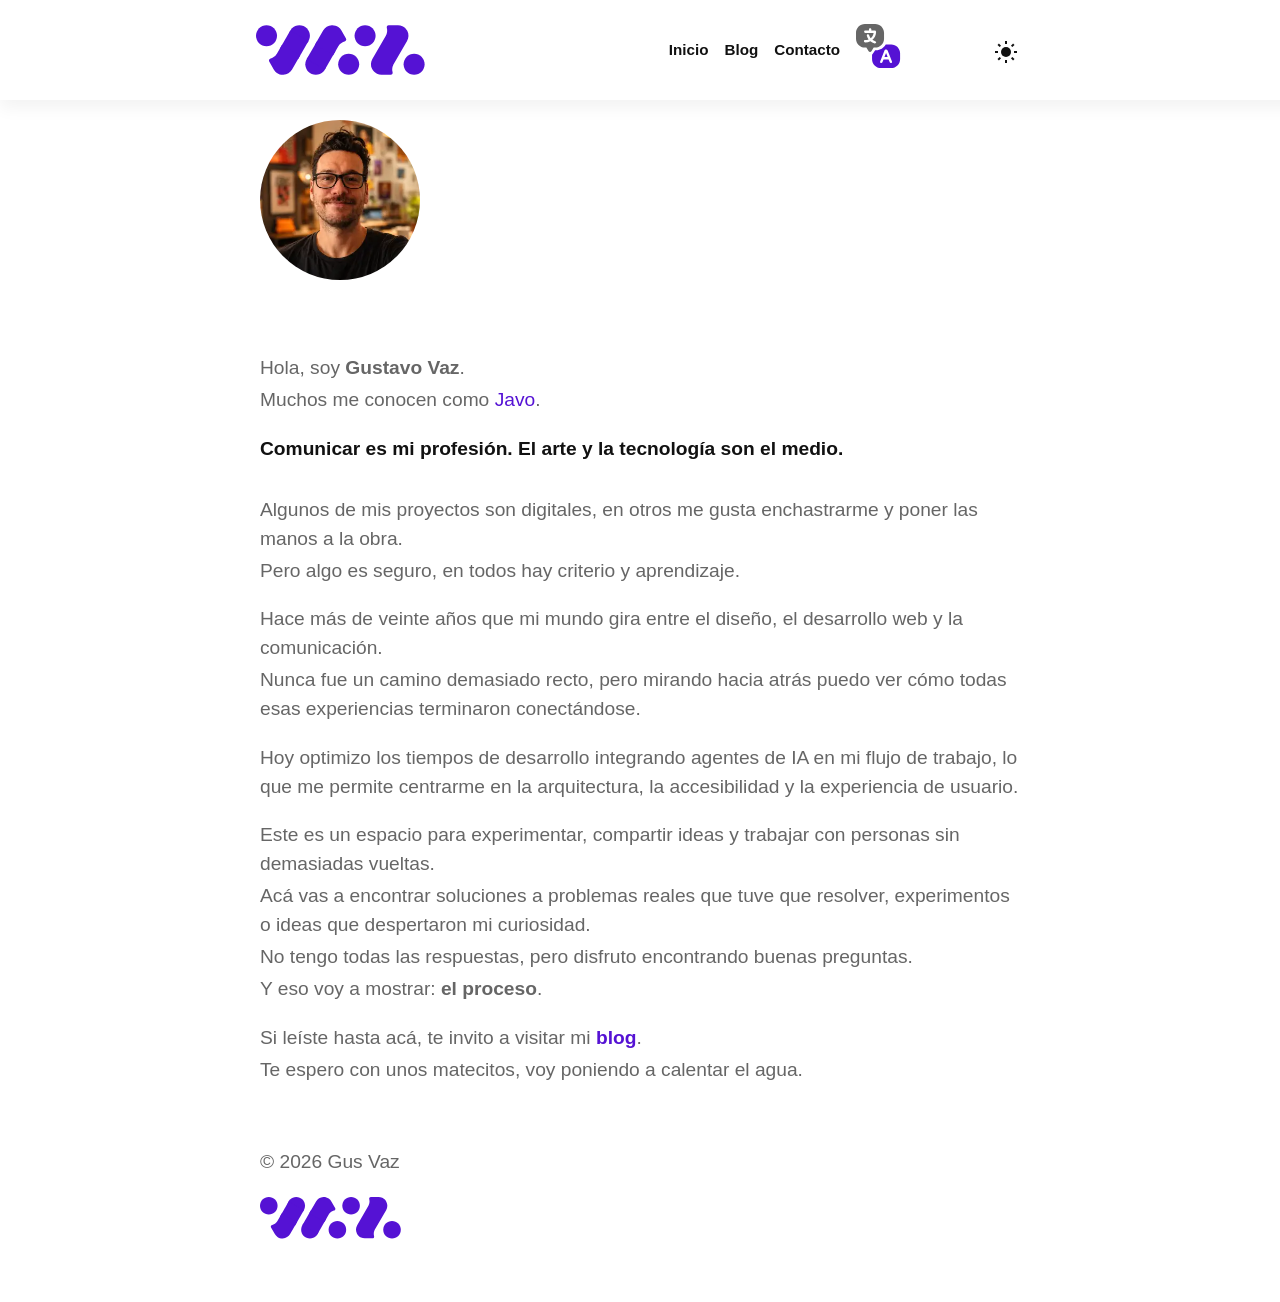
==== commit d04483a2: "SEO updates" ====
--- a/index.html
+++ b/index.html
@@ -2,8 +2,6 @@
 <html lang="es">
 
 <head>
-  <!-- GOOGLE -->
-  <!-- Tag Manager -->
   <script>
     (function (w, d, s, l, i) {
       w[l] = w[l] || [];
@@ -24,34 +22,33 @@
   <meta charset="UTF-8">
   <meta name="viewport" content="width=device-width, initial-scale=1.0">
 
-  <title>Inicio</title>
+  <title>Gus Vaz | Arte y Comunicación</title>
+
+  <meta name="description" content="Comunicar es mi profesión. El arte y la tecnología son el medio." />
+
+  <meta property="og:title" content="Gus Vaz | Arte y Comunicación" />
+  <meta property="og:description" content="Comunicar es mi profesión. El arte y la tecnología son el medio." />
+  <meta property="og:image" content="https://javovaz.com.ar/OG__image.jpg" />
+  <meta property="og:url" content="https://javovaz.com.ar/" />
+  <meta property="og:type" content="website" />
+
+  <meta name="twitter:card" content="summary_large_image" />
+  <meta name="twitter:title" content="Gus Vaz | Arte y Comunicación" />
+  <meta name="twitter:description" content="Comunicar es mi profesión. El arte y la tecnología son el medio." />
+  <meta name="twitter:image" content="https://javovaz.com.ar/OG__image.jpg" />
+
   <link rel="stylesheet" href="assets/css/styles.css">
   <link rel="alternate" type="application/rss+xml" title="Feed RSS" href="https://javovaz.com.ar/feed.xml" />
 
-  <!-- favicon -->
   <link rel="shortcut icon" href="https://javovaz.com.ar/favicon.ico" type="image/x-icon">
   <link rel="apple-touch-icon" sizes="180x180" href="https://javovaz.com.ar/apple-touch-icon.png">
   <link rel="icon" type="image/png" sizes="32x32" href="https://javovaz.com.ar/favicon-32x32.png">
   <link rel="icon" type="image/png" sizes="16x16" href="https://javovaz.com.ar/favicon-16x16.png">
 
-  <meta name="apple-mobile-web-app-capable" content="yes" />
+  <meta name="mobile-web-app-capable" content="yes" />
   <meta name="apple-mobile-web-app-status-bar-style" content="black-translucent" />
   <meta name="theme-color" content="#1a1a1a" />
   <link rel="manifest" href="/manifest.json" />
-
-  <meta name="description"
-    content="Soy Gustavo Vaz, diseñador UX/UI y frontend developer con foco en accesibilidad, usabilidad y comunicación visual. Diseño y desarrollo experiencias digitales intuitivas, inclusivas y funcionales que conectan con las personas y cumplen objetivos reales.">
-  <meta property="og:title" content="Gustavo Vaz · UX/UI Designer & Frontend Developer" />
-  <meta property="og:description"
-    content="Diseño y desarrollo experiencias digitales accesibles, usables y funcionales con foco en las personas y sus necesidades." />
-  <meta name="image" property="og:image" content="https://javovaz.com.ar/OG__image.jpg" />
-  <meta property="og:url" content="https://javovaz.com.ar/" />
-  <meta property="og:type" content="website" />
-  <meta name="twitter:card" content="summary_large_image" />
-  <meta name="twitter:title" content="Gustavo Vaz · UX/UI & Frontend Developer" />
-  <meta name="twitter:description"
-    content="Diseño experiencias digitales accesibles, funcionales y centradas en el usuario." />
-  <meta name="twitter:image" content="https://javovaz.com.ar/OG__image.jpg" />
 
   <script type="application/ld+json">
     {
@@ -98,7 +95,6 @@
 <body class="light-mode">
   <nav class="navbar">
     <div class="container">
-      <!-- Logo -->
       <a href="./index.html" class="navbar-logo" aria-label="Inicio">
         <svg role="img" aria-label="Logo de Javovaz" class="profile-logo" viewBox="0 0 510 151" fill="none"
           xmlns="http://www.w3.org/2000/svg">
@@ -136,18 +132,15 @@
         </svg>
       </a>
 
-      <!-- Botón hamburguesa -->
       <button id="menu-toggle" aria-label="Abrir menú" class="hamburger">
         <span></span><span></span><span></span>
       </button>
 
-      <!-- Enlaces de navegación -->
       <div class="nav-links" id="nav-links">
         <a href="./index.html">Inicio</a>
         <a href="./blog/index.html">Blog</a>
         <a href="./contacto.html">Contacto</a>
-        <!-- Botón de traducción -->
-        <a id="translate-btn" href="" target="_blank" rel="noopener noreferrer" aria-label="Traducir página">
+        <a id="translate-btn" href="https://translate.google.com/translate?sl=es&tl=auto&u=https://javovaz.com.ar/" target="_blank" rel="noopener noreferrer" aria-label="Traducir página">
           <svg aria-hidden="true" width="45" height="45" viewBox="0 0 45 45" fill="none"
             xmlns="http://www.w3.org/2000/svg">
             <path fill-rule="evenodd" clip-rule="evenodd"
@@ -159,7 +152,6 @@
           </svg>
         </a>
       </div>
-      <!-- Botón de tema -->
       <button id="theme-toggle" aria-label="Activar modo oscuro">
         <svg aria-hidden="true" id="icon-sun" xmlns="http://www.w3.org/2000/svg" viewBox="0 0 24 24" width="24"
           height="24" fill="var(--text)">
@@ -183,8 +175,6 @@
     </div>
   </nav>
 
-  <!-- ! FIN NAVBAR -->
-
   <main class="profile">
     <picture>
       <source class="profile-pic" srcset="assets/images/gus-vaz.webp" type="image/webp">
@@ -241,7 +231,7 @@
   </main>
 
   <footer>
-    <p><span>©</span> <span data-current-year=""></span> Gustavo Vaz</p>
+    <p><span aria-hidden="true">©</span> <span data-current-year=""></span> Gus Vaz</p>
     <svg role="img" aria-label="Logo de Javovaz" class="logo-footer" width="170" height="50" viewBox="0 0 170 50"
       fill="none" xmlns="http://www.w3.org/2000/svg">
       <path fill-rule="evenodd" clip-rule="evenodd"
@@ -280,6 +270,12 @@
 
   <script type="module" src="./assets/js/theme.js"></script>
 
+  <script>
+    if ('serviceWorker' in navigator) {
+      navigator.serviceWorker.register('/sw.js');
+    }
+  </script>
+
 </body>
 
 </html>
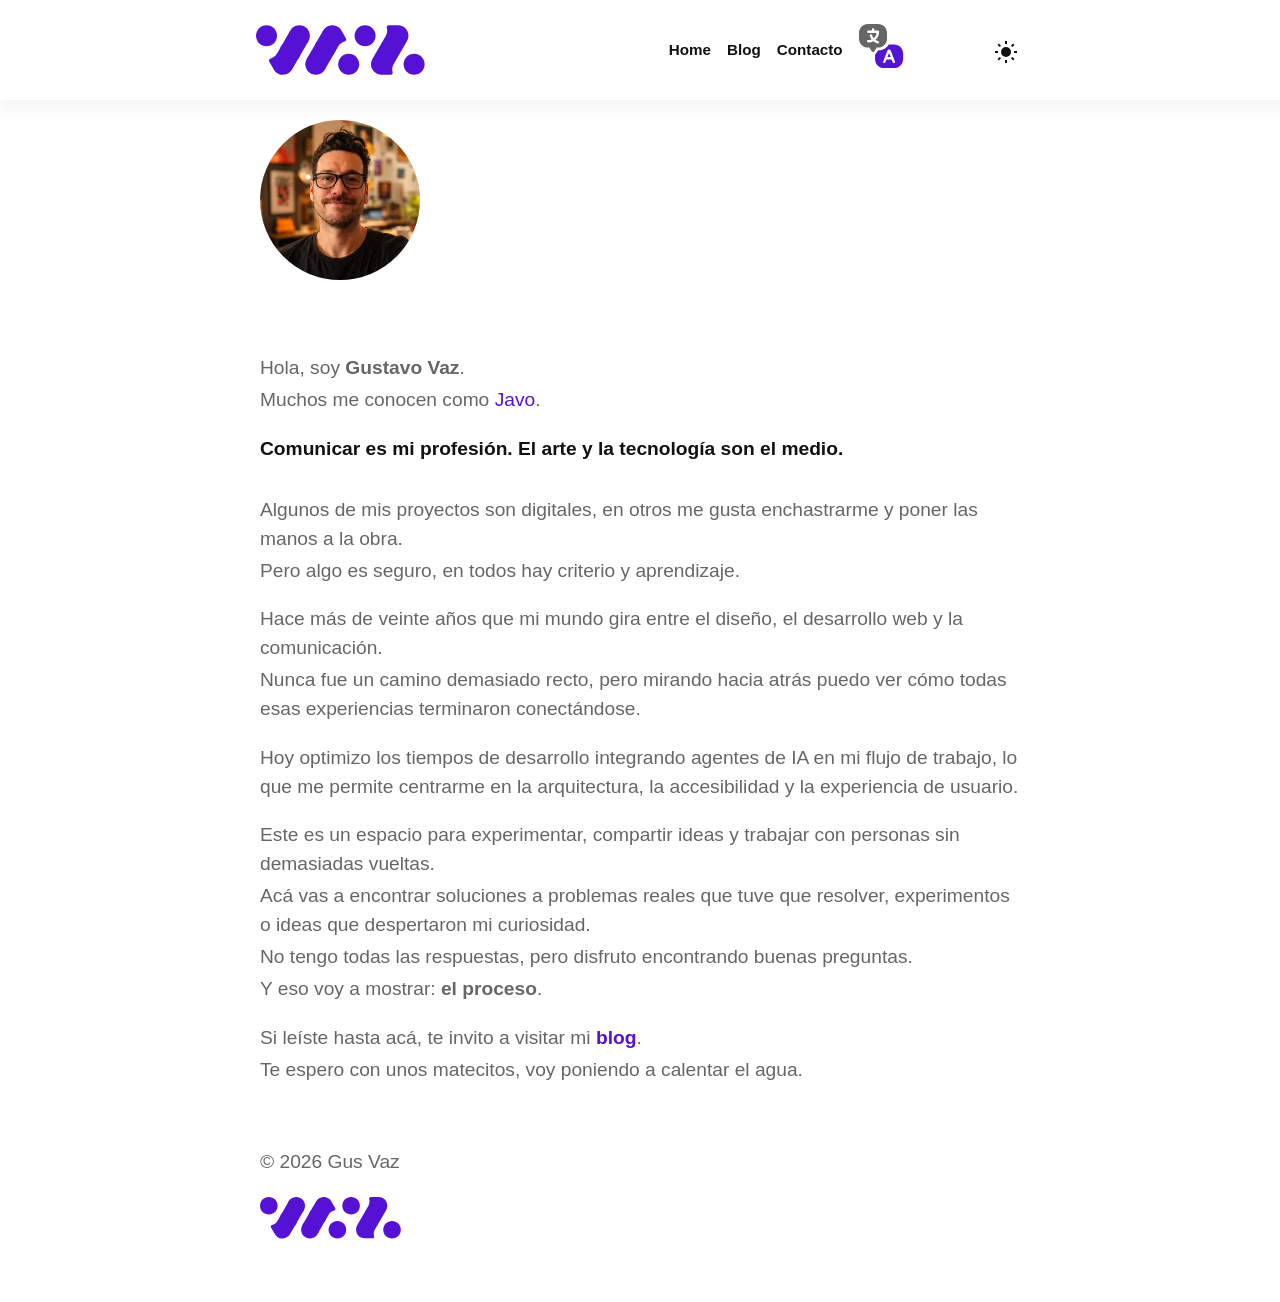
==== commit be2048c8: "Create 404 + updates" ====
--- a/index.html
+++ b/index.html
@@ -95,7 +95,7 @@
 <body class="light-mode">
   <nav class="navbar">
     <div class="container">
-      <a href="./index.html" class="navbar-logo" aria-label="Inicio">
+      <a href="./index.html" class="navbar-logo" aria-label="Home">
         <svg role="img" aria-label="Logo de Javovaz" class="profile-logo" viewBox="0 0 510 151" fill="none"
           xmlns="http://www.w3.org/2000/svg">
           <path fill-rule="evenodd" clip-rule="evenodd"
@@ -137,7 +137,7 @@
       </button>
 
       <div class="nav-links" id="nav-links">
-        <a href="./index.html">Inicio</a>
+        <a href="./index.html">Home</a>
         <a href="./blog/index.html">Blog</a>
         <a href="./contacto.html">Contacto</a>
         <a id="translate-btn" href="https://translate.google.com/translate?sl=es&tl=auto&u=https://javovaz.com.ar/" target="_blank" rel="noopener noreferrer" aria-label="Traducir página">
